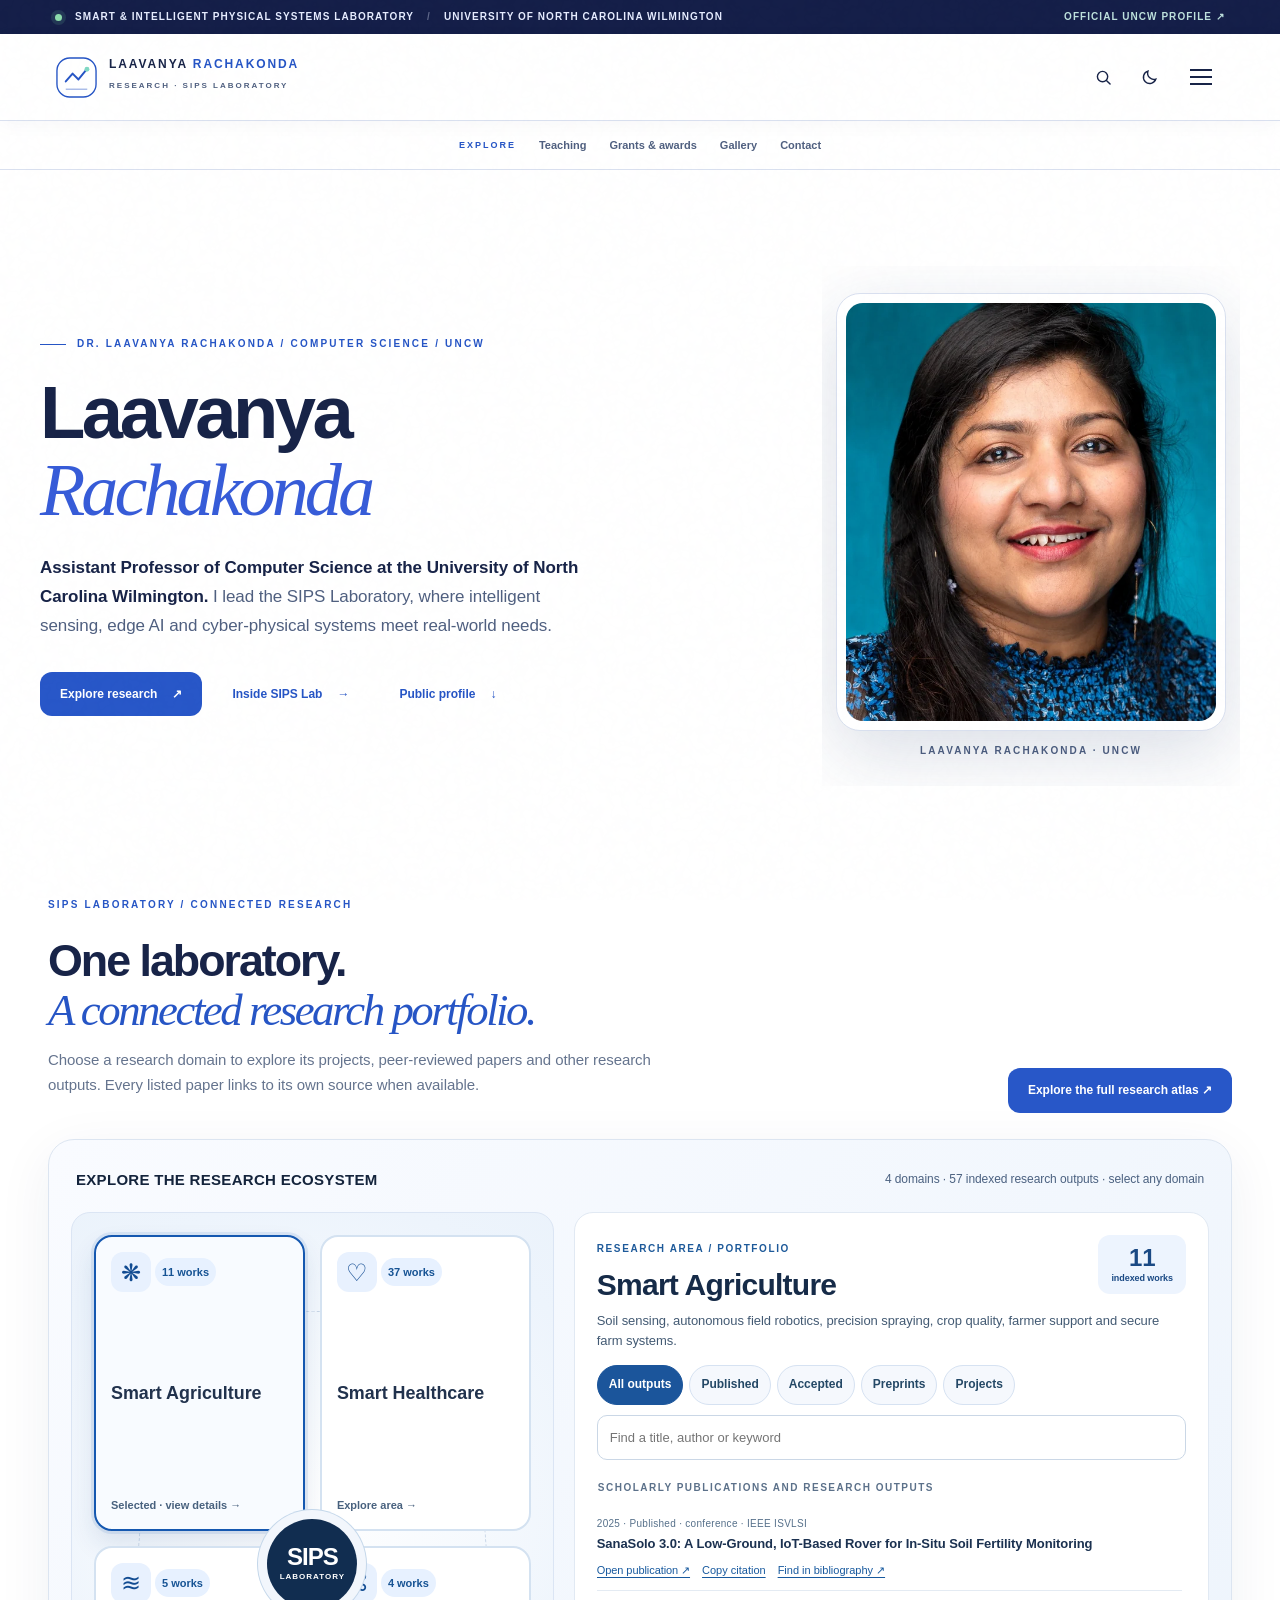
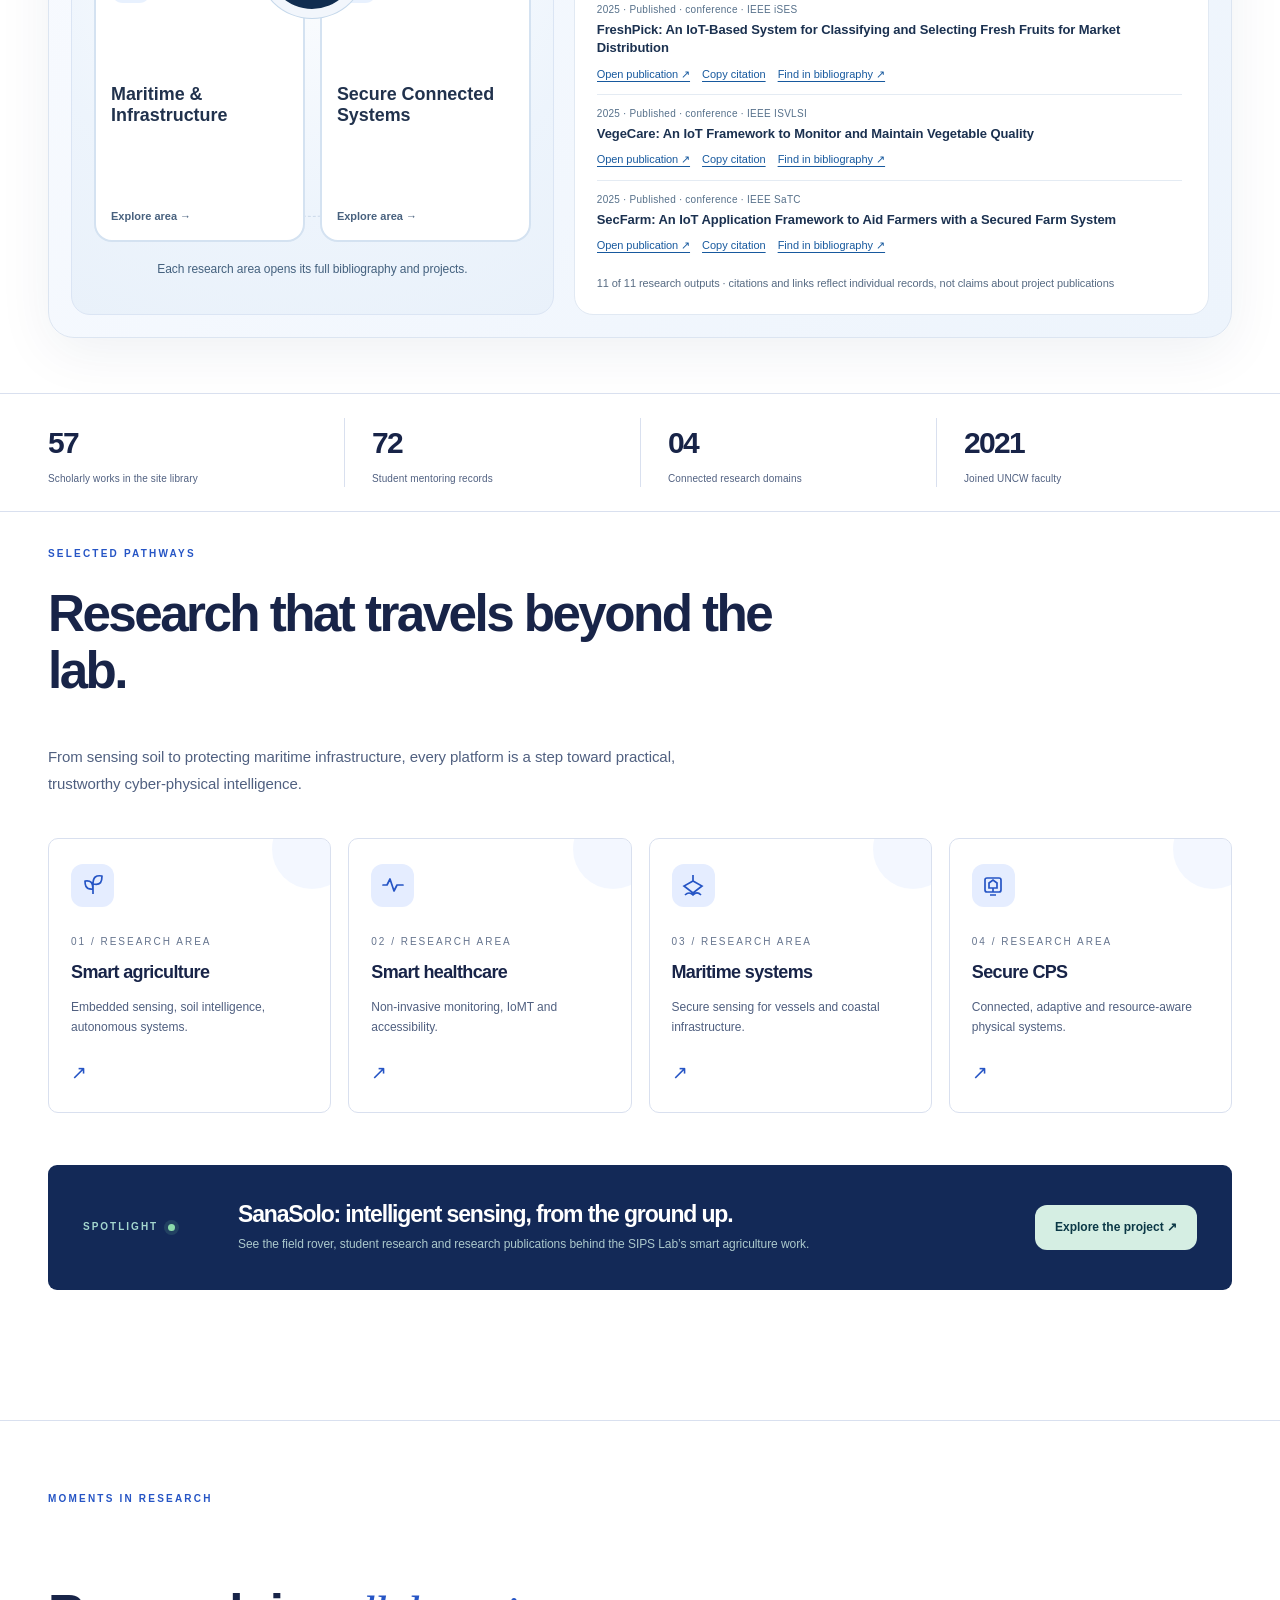
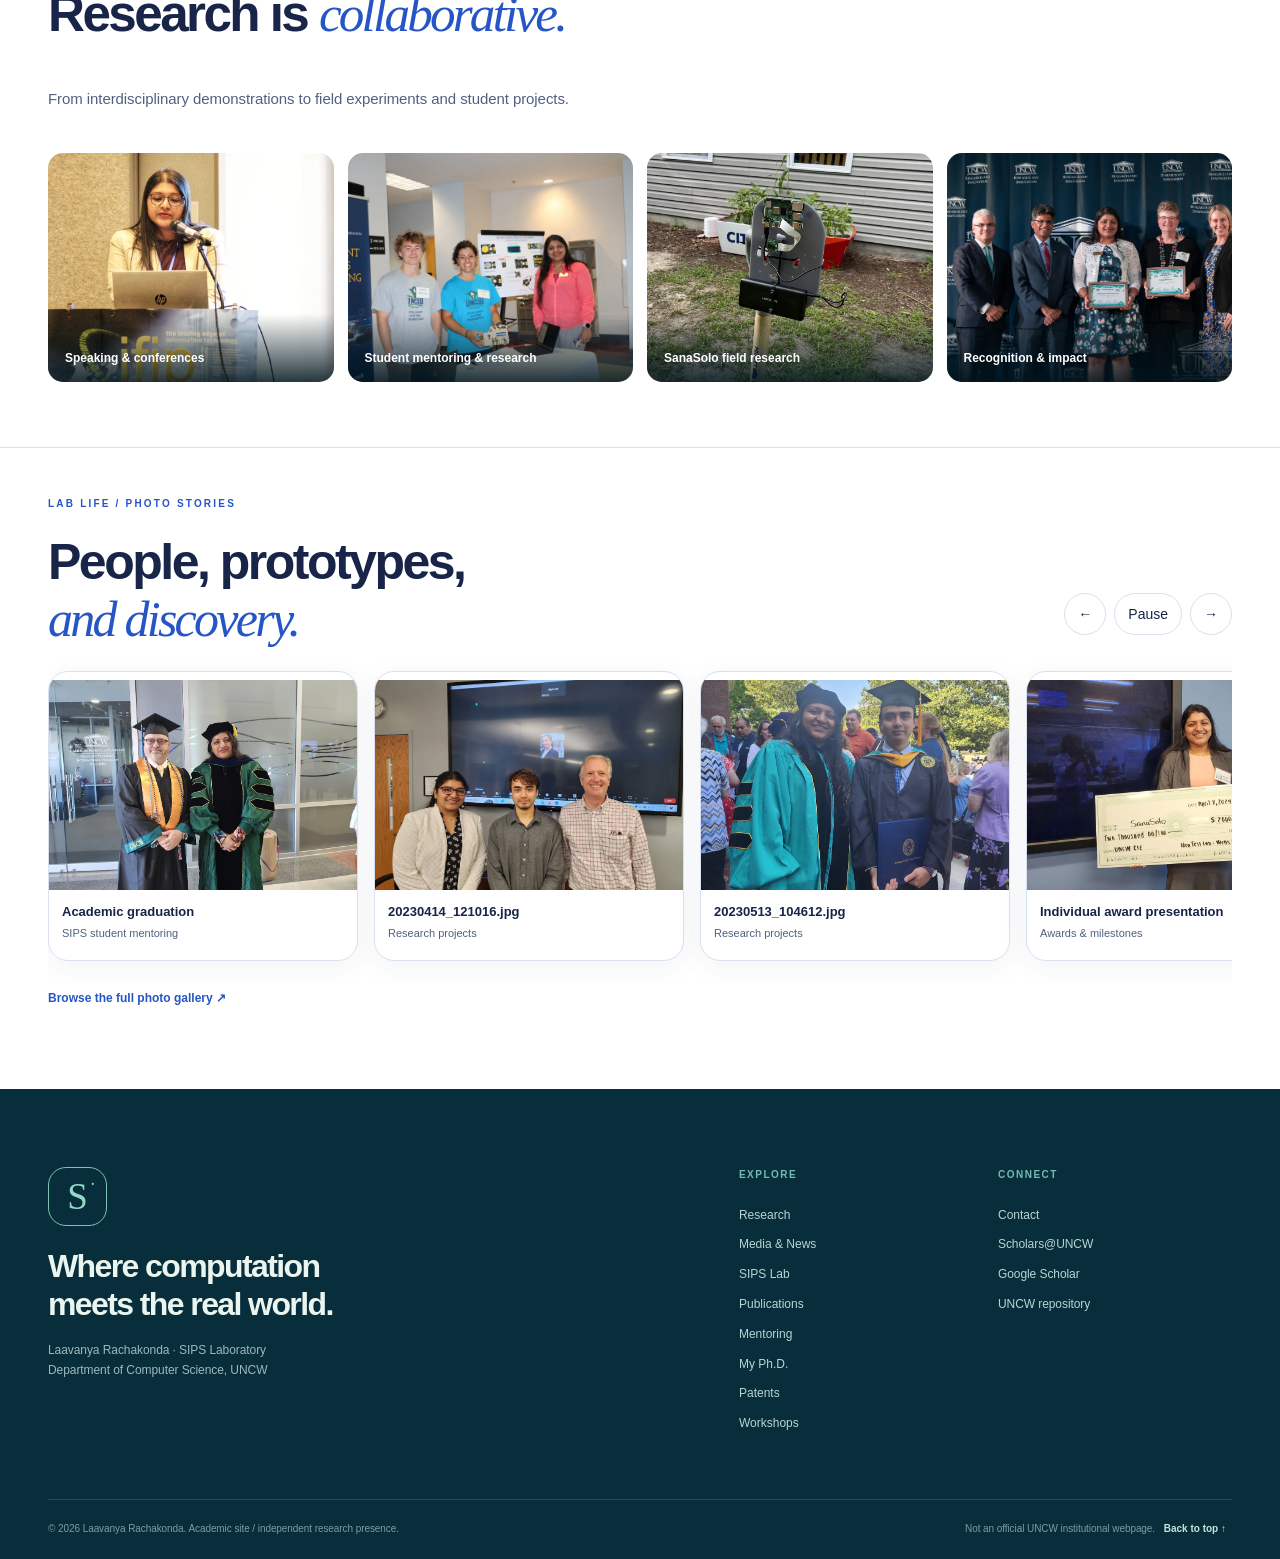
==== index.html @ 3c856304 "Add files via upload" ====
<!DOCTYPE html>
<html lang="en"><head><meta charset="utf-8"/><meta content="width=device-width,initial-scale=1" name="viewport"/><meta content="light dark" name="color-scheme"/><meta content="Laavanya Rachakonda, Assistant Professor at UNCW and Director of the SIPS Laboratory. Explore research, publications, mentoring, and intelligent cyber-physical systems." name="description"/><meta content="Laavanya Rachakonda" name="author"/><meta content="index,follow" name="robots"/><meta content="Laavanya Rachakonda | SIPS Laboratory" property="og:title"/><meta content="Research at the intersection of sensing, edge intelligence, and the physical world." property="og:description"/><meta content="website" property="og:type"/><title>Laavanya Rachakonda · SIPS Laboratory · UNCW</title><style>
:root{--bg:#f8f9f5;--paper:#fffefa;--ink:#0b2836;--ink2:#173749;--sub:#556c75;--muted:#83949a;--line:#dae4dc;--teal:#116f70;--deep:#063a4a;--mint:#d6eee3;--lime:#b5d8a1;--gold:#ccaa6a;--soft:#edf4ee;--shadow:0 25px 70px rgba(13,46,54,.09);--sans:Inter,ui-sans-serif,system-ui,-apple-system,"Segoe UI",Arial,sans-serif;--serif:Georgia,"Times New Roman",serif}
:root[data-theme=dark]{--bg:#0b1c25;--paper:#112b34;--ink:#eef8f4;--ink2:#d3e9e4;--sub:#a6c2bf;--muted:#7f9b98;--line:#2a4951;--teal:#7acebe;--deep:#072e3d;--mint:#1a4946;--lime:#83ae8e;--soft:#17363d;--shadow:0 25px 70px rgba(0,0,0,.24)}
*{box-sizing:border-box}html{scroll-behavior:smooth}body{margin:0;background:var(--bg);color:var(--ink);font-family:var(--sans);font-size:15px;line-height:1.65;overflow-x:hidden}button,input,textarea,select{font:inherit}button{cursor:pointer}a{color:inherit;text-decoration:none}button,a,input,textarea,select{outline-offset:3px}a:hover,button:hover{text-decoration:none}svg{display:block}.sr-only{position:absolute!important;width:1px;height:1px;overflow:hidden;clip:rect(0,0,0,0);white-space:nowrap}.skip{position:absolute;left:0;top:-60px;background:var(--paper);padding:12px;z-index:999}.skip:focus{top:0}.noise{position:fixed;inset:0;pointer-events:none;z-index:70;opacity:.06;background-image:url("data:image/svg+xml,%3Csvg viewBox='0 0 90 90' xmlns='http://www.w3.org/2000/svg'%3E%3Cfilter id='n'%3E%3CfeTurbulence type='fractalNoise' baseFrequency='.78' numOctaves='3' stitchTiles='stitch'/%3E%3C/filter%3E%3Crect width='90' height='90' filter='url(%23n)' opacity='.27'/%3E%3C/svg%3E")}.content-width{width:min(1184px,calc(100% - 96px));margin-inline:auto}.announcement{height:34px;background:#0c3442;color:#cee5df;display:flex;align-items:center;gap:13px;padding:0 4.3%;font-size:10px;letter-spacing:1.05px;text-transform:uppercase;font-weight:700}.pulse-dot,.status-light{display:inline-block;width:7px;height:7px;border-radius:50%;background:#8cdbab;box-shadow:0 0 0 4px rgba(135,219,171,.13);flex:none}.ann-sep{opacity:.36}.announcement-link{margin-left:auto;color:#bde0dc}.announcement-link:hover{color:white}.masthead{height:87px;border-bottom:1px solid var(--line);background:color-mix(in srgb,var(--paper) 96%,transparent);display:flex;align-items:center;gap:25px;padding:0 4.3%;position:sticky;top:0;z-index:40;backdrop-filter:blur(18px)}.brand{display:flex;align-items:center;gap:11px;min-width:290px}.brand-mark{width:43px;height:43px;color:var(--teal)}.brand-mark svg{width:100%;height:100%}.brand-words strong{display:block;line-height:1.05;font-size:12px;letter-spacing:1.9px;font-weight:800}.brand-words strong span{color:var(--teal)}.brand-words small{font-size:8px;letter-spacing:2px;color:var(--sub);font-weight:800}.nav{display:flex;align-items:center;gap:clamp(9px,1.5vw,24px);margin-left:auto}.nav-link{appearance:none;white-space:nowrap;background:none;border:0;color:var(--sub);font-size:12px;font-weight:650;position:relative;padding:33px 0}.nav-link:after{content:'';position:absolute;left:0;right:100%;height:2px;bottom:22px;background:var(--teal);transition:.2s}.nav-link:hover,.nav-link.is-active{color:var(--ink)}.nav-link.is-active:after,.nav-link:hover:after{right:0}.header-actions{display:flex;align-items:center;gap:8px;margin-left:10px}.icon-button{width:38px;height:38px;border-radius:50%;border:1px solid transparent;background:none;color:var(--ink);display:grid;place-items:center}.icon-button:hover{background:var(--soft);border-color:var(--line)}.icon-button svg,.searchfield svg,.search-modal-head svg{width:19px;height:19px}.btn{border:1px solid transparent;border-radius:6px;display:inline-flex;gap:15px;align-items:center;justify-content:center;padding:13px 19px;font-size:12px;font-weight:750;transition:transform .2s,border .2s,background .2s;white-space:nowrap;line-height:1.4}.btn:hover{transform:translateY(-2px)}.btn-solid{background:var(--teal);color:#fff}.btn-solid:hover{background:#0a525b}.btn-outline{border-color:var(--line);color:var(--ink);background:transparent}.btn-outline:hover{border-color:var(--teal);background:var(--soft)}.btn-ghost{border-color:transparent;background:transparent;color:var(--teal)}.btn-light{background:#f4faf5;color:#0c3945}.mobile-toggle{display:none;border:0;background:transparent;padding:8px}.mobile-toggle span{display:block;width:22px;height:2px;background:var(--ink);margin:5px}.mobile-nav{position:fixed;top:80px;left:0;right:0;z-index:39;background:var(--paper);border:1px solid var(--line);padding:20px 6%;box-shadow:var(--shadow)}.mobile-nav[hidden]{display:none}.mobile-nav button{width:100%;text-align:left;padding:12px 0;border:none;background:none;color:var(--ink);font-size:16px;font-weight:700}.page{display:none;min-height:60vh;animation:pageIn .4s ease}.page.is-active{display:block}@keyframes pageIn{from{opacity:.2;transform:translateY(7px)}to{opacity:1;transform:translateY(0)}}.eyebrow{font-size:10px;letter-spacing:2.2px;font-weight:820;text-transform:uppercase;color:var(--teal);display:flex;align-items:center;gap:11px;margin:0 0 22px}.eyebrow .line{width:26px;height:1px;background:var(--teal)}h1,h2,h3,h4,p{margin-top:0}h1,h2,h3{letter-spacing:-.05em}h1{font-size:clamp(50px,5.6vw,83px);line-height:1.075;letter-spacing:-.07em;font-weight:730}h1 em,h2 em{font-weight:400;font-family:var(--serif);font-style:italic;color:var(--teal);letter-spacing:-.055em}h2{font-size:clamp(36px,4vw,55px);line-height:1.13;font-weight:690}h3{font-size:23px;line-height:1.23;font-weight:700}.hero-wrap{width:min(1310px,100%);margin:auto;min-height:590px;display:grid;grid-template-columns:49% 51%;align-items:center;padding:36px max(46px,calc((100vw - 1195px)/2)) 36px max(48px,calc((100vw - 1195px)/2));gap:0;background:radial-gradient(circle at 73% 42%,rgba(182,226,210,.15),transparent 48%)}.hero-copy{position:relative;z-index:1;max-width:590px}.hero-copy h1{max-width:660px;margin-bottom:25px}.hero-sub{max-width:480px;color:var(--sub);font-size:17px;line-height:1.85}.hero-sub strong{color:var(--ink)}.hero-actions{display:flex;gap:8px;flex-wrap:wrap;margin-top:31px}.hero-note{border-top:1px solid var(--line);display:flex;gap:13px;align-items:center;margin-top:55px;padding-top:23px;color:var(--sub);font-size:11px;line-height:1.7}.hero-note strong{font-weight:650;color:var(--ink)}.mini-avatar{width:36px;height:36px;border-radius:50%;background:var(--mint);color:var(--teal);display:grid;place-items:center;font-weight:800;font-size:10px}.hero-visual{min-width:0}.hero-art{position:relative;width:100%;max-width:680px;margin-left:auto;aspect-ratio:1/.95;display:grid;place-items:center}.hero-art:before{content:'';position:absolute;inset:5%;border-radius:50%;background:radial-gradient(circle,#e2f1e6 0%,rgba(217,241,228,.25) 40%,transparent 68%);filter:blur(12px)}:root[data-theme=dark] .hero-art:before{background:radial-gradient(circle,#21494c 0%,rgba(27,72,74,.2) 45%,transparent 70%)}.hero-art svg{width:108%;position:relative;z-index:2;overflow:visible}.hero-hotspot{cursor:pointer;transition:filter .25s,transform .25s;transform-box:fill-box;transform-origin:center}.hero-hotspot:hover,.hero-hotspot:focus{filter:drop-shadow(0 5px 6px rgba(29,96,93,.22))}.orbit{position:absolute;border:1px dashed rgba(76,141,120,.2);border-radius:50%;width:80%;height:80%;animation:spin 110s linear infinite}.orbit-b{width:66%;height:66%;animation-direction:reverse}.orbit-c{width:49%;height:49%;border-style:solid;opacity:.5}@keyframes spin{to{transform:rotate(360deg)}}.floating-pill{position:absolute;z-index:3;background:var(--paper);box-shadow:0 13px 30px rgba(29,79,78,.09);border:1px solid var(--line);padding:10px 14px;font-size:9px;font-weight:790;letter-spacing:1px;color:var(--ink);border-radius:6px}.pill-a{top:11%;left:2%}.pill-b{bottom:12%;right:2%}.pill-b span{color:var(--teal)}.hero-art-hint{position:absolute;bottom:2%;font-size:9px;letter-spacing:2px;color:var(--sub)}.stat-ribbon{border-block:1px solid var(--line);display:grid;grid-template-columns:repeat(4,1fr);max-width:100%;padding:24px max(48px,calc((100vw - 1184px)/2));background:var(--paper)}.stat-ribbon>div{display:flex;flex-direction:column;gap:3px;padding:0 27px;border-left:1px solid var(--line)}.stat-ribbon>div:first-child{border:0;padding-left:0}.stat-ribbon strong{font-size:30px;letter-spacing:-.055em;color:var(--ink);font-weight:720}.stat-ribbon span{color:var(--sub);font-size:10px;letter-spacing:.12px}.home-bottom{padding-block:105px 130px}.section-heading{max-width:760px;margin-bottom:41px}.section-heading p:not(.eyebrow){max-width:675px;color:var(--sub);font-size:15px;line-height:1.8}.pillar-grid{display:grid;grid-template-columns:repeat(4,1fr);gap:17px}.pillar-card{border:1px solid var(--line);border-radius:10px;padding:25px 22px 23px;min-height:247px;background:var(--paper);display:flex;flex-direction:column;align-items:flex-start;text-align:left;position:relative;overflow:hidden;transition:.25s;color:var(--ink)}.pillar-card:hover{box-shadow:var(--shadow);transform:translateY(-5px);border-color:#a6d5c8}.pillar-card:before{content:'';height:80px;width:80px;position:absolute;right:-22px;top:-30px;background:var(--mint);border-radius:50%;opacity:.45}.pillar-icon{width:43px;height:43px;border-radius:12px;background:var(--mint);color:var(--teal);display:grid;place-items:center;margin-bottom:27px}.pillar-icon svg{width:24px;height:24px}.pillar-number{font-size:10px;color:var(--muted);letter-spacing:2px;margin-bottom:8px}.pillar-card strong{font-size:18px;letter-spacing:-.035em;margin-bottom:9px}.pillar-card p{font-size:12px;color:var(--sub);line-height:1.68;margin-bottom:20px}.pillar-go{margin-top:auto;color:var(--teal);font-size:19px}.feature-strip{display:grid;grid-template-columns:130px 1fr auto;align-items:center;gap:25px;background:var(--deep);color:white;border-radius:9px;margin-top:52px;padding:35px}.feature-kicker{letter-spacing:2px;font-size:10px;font-weight:800;color:#a4d6ce;display:flex;align-items:center;gap:10px}.feature-body h3{margin:0 0 7px;color:white}.feature-body p{color:#acc9cc;font-size:12px;margin:0}.feature-strip .btn{background:#d5eee3;color:#0b3846}.page-hero{padding-top:92px;padding-bottom:55px}.page-hero h1{margin-bottom:24px}.page-hero>p:last-of-type{color:var(--sub);font-size:17px;line-height:1.8;max-width:690px}.page-hero+.content-width{padding-bottom:120px}.research-toolbar{display:flex;align-items:center;justify-content:space-between;gap:20px;margin-bottom:14px}.research-toolbar strong{display:block;font-size:16px}.research-toolbar small{color:var(--sub)}.tool-buttons{display:flex;gap:6px}.mini-btn{background:var(--paper);border:1px solid var(--line);border-radius:5px;padding:7px 11px;color:var(--ink);font-size:11px;font-weight:700}.mini-btn:hover{border-color:var(--teal)}.network-layout{display:grid;grid-template-columns:minmax(0,1fr) 245px;gap:18px}.network-shell{min-width:0;position:relative;background:var(--paper);border:1px solid var(--line);border-radius:10px;min-height:470px;overflow:hidden}.network-shell:before{position:absolute;content:'';inset:0;background-image:linear-gradient(var(--line) 1px,transparent 1px),linear-gradient(90deg,var(--line) 1px,transparent 1px);background-size:30px 30px;opacity:.31}.network-shell svg{width:100%;height:min(55vw,550px);min-height:360px;position:relative;touch-action:none;cursor:grab}.network-caption{font-size:9px;letter-spacing:1.6px;color:var(--teal);display:flex;justify-content:space-between;padding:0 24px 20px;margin:0;font-weight:800}.network-caption span{color:var(--muted)}.network-side{border:1px solid var(--line);background:var(--paper);border-radius:10px;padding:25px 20px}.filter-stack{display:flex;flex-direction:column;gap:8px}.filter-stack button{border:1px solid var(--line);border-radius:5px;padding:12px;text-align:left;background:transparent;color:var(--sub);font-size:12px;font-weight:700;display:flex;justify-content:space-between}.filter-stack button.active{background:var(--mint);border-color:#8fc5b5;color:var(--ink)}.filter-stack button:hover{border-color:var(--teal)}.network-fact{border-top:1px solid var(--line);padding-top:25px;margin-top:28px}.network-fact b{font-size:15px}.network-fact p{font-size:12px;color:var(--sub);margin:10px 0 14px}.text-link{display:inline-flex;align-items:center;gap:8px;color:var(--teal);background:none;border:0;font-weight:800;font-size:12px;padding:5px 0;cursor:pointer}.text-link:hover{text-decoration:underline}.section-heading.slim{margin-top:78px}.project-grid{display:grid;grid-template-columns:repeat(3,minmax(0,1fr));gap:18px}.project-card{border:1px solid var(--line);background:var(--paper);border-radius:9px;overflow:hidden;text-align:left;padding:0;display:flex;flex-direction:column;transition:transform .2s,box-shadow .2s;color:var(--ink)}.project-card:hover{transform:translateY(-4px);box-shadow:var(--shadow)}.project-art{height:173px;display:grid;place-items:center;background:linear-gradient(135deg,#e5f3e8,#d0e9e9);position:relative;overflow:hidden}.project-art:after{content:'';position:absolute;inset:-60px;border:1px solid rgba(51,130,118,.17);border-radius:50%;transform:scale(.7)}.project-art .art-icon{font-size:68px;font-weight:700;position:relative;z-index:2;letter-spacing:-10px;color:#267980;filter:drop-shadow(5px 11px 9px rgba(34,112,113,.15))}.project-art .art-small{position:absolute;z-index:2;bottom:15px;left:18px;font-size:9px;font-weight:850;color:#2a746e;letter-spacing:1.5px;text-transform:uppercase}.project-content{padding:23px 25px 24px;display:flex;flex-direction:column;flex:1}.project-content .tagline{color:var(--teal);font-size:9px;font-weight:800;letter-spacing:1.2px;text-transform:uppercase;margin-bottom:12px}.project-content h3{font-size:22px;margin:0 0 9px}.project-content p{font-size:12px;color:var(--sub);line-height:1.75;margin-bottom:20px}.project-bottom{display:flex;align-items:center;justify-content:space-between;color:var(--muted);font-size:10px;margin-top:auto}.project-bottom strong{color:var(--teal);font-size:19px;font-weight:500}.lab-banner{background:radial-gradient(circle at 79% 33%,rgba(56,130,124,.24),transparent 37%),#093947;color:white;overflow:hidden}.lab-banner-inner{min-height:545px;display:grid;grid-template-columns:1.2fr .8fr;align-items:center;position:relative;padding-block:75px}.light-eye{color:#9ed6ca}.lab-title-lockup{display:flex;gap:25px;align-items:center}.lab-title-lockup h1{font-size:clamp(58px,6.5vw,93px);margin:0 0 22px;line-height:1}.lab-title-lockup em{color:#a6dbbe}.lab-seal,.footer-symbol{flex:none;color:#94d9c7;border:1.5px solid #7cc4b1;border-radius:18px;width:76px;height:76px;display:grid;place-items:center;font-size:48px;font-family:var(--serif);line-height:1;position:relative}.lab-seal span,.footer-symbol span{font-size:24px;position:absolute;right:11px;top:7px}.lab-intro{font-size:16px;line-height:1.8;max-width:540px;color:#c3dcdc;margin:5px 0 28px}.lab-motif{height:430px;display:grid;place-items:center;position:relative}.motif-inner{width:350px;height:350px;border:1px solid #357b7b;border-radius:50%;position:relative;display:grid;place-items:center;box-shadow:0 0 0 40px rgba(48,124,122,.10),0 0 0 80px rgba(48,124,122,.05)}.motif-inner:before,.motif-inner:after{content:'';position:absolute;border:1px dashed #438b8a;border-radius:50%;inset:40px;animation:spin 90s linear infinite}.motif-inner:after{inset:80px;animation-direction:reverse}.motif-core{border-radius:50%;width:140px;height:140px;background:#114c58;display:grid;place-items:center;color:#e7fff2;font-size:30px;font-weight:800;z-index:1;box-shadow:0 0 0 2px #3d8885}.motif-inner>span:not(.motif-core){position:absolute;color:#8dccbf;font-size:11px;font-weight:800;letter-spacing:2px}.motif-n1{top:1%;left:47%}.motif-n2{right:1%;top:50%}.motif-n3{bottom:1%;left:43%}.motif-n4{left:2%;top:50%}.lab-content{padding-bottom:120px}.lab-tabbar{display:flex;gap:35px;overflow:auto;border-bottom:1px solid var(--line);margin:0 0 60px;position:relative}.lab-tab{border:0;border-bottom:2px solid transparent;background:none;padding:23px 2px;color:var(--sub);font-weight:730;font-size:12px;white-space:nowrap}.lab-tab.active{border-bottom-color:var(--teal);color:var(--ink)}.lab-panel[hidden]{display:none}.lab-mission{display:grid;grid-template-columns:1fr 1.2fr;gap:65px;align-items:center;margin-bottom:55px}.lab-mission h2{margin-bottom:0}.lab-mission>p{color:var(--sub);font-size:15px;line-height:1.9}.lab-categories{display:grid;grid-template-columns:repeat(4,1fr);gap:12px}.lab-categories button{text-align:left;background:var(--soft);border:1px solid var(--line);padding:21px;border-radius:7px;color:var(--ink);font-weight:750}.lab-categories button:hover{border-color:var(--teal)}.lab-categories span{display:block;font-size:11px;font-weight:600;color:var(--sub);margin-top:8px}.lab-feature{display:grid;grid-template-columns:1fr 1fr;border:1px solid var(--line);border-radius:10px;overflow:hidden;margin-top:65px;background:var(--paper);min-height:355px}.lab-feature-art{background:radial-gradient(circle,#94cbbb 0%,#4b8789 54%,#0e4d59 100%);display:grid;place-items:center;min-height:310px;position:relative}.lab-art-circles span{position:absolute;border:1px solid rgba(247,255,249,.29);width:290px;height:290px;border-radius:50%;inset:50%;transform:translate(-50%,-50%)}.lab-art-circles span:nth-child(2){width:200px;height:200px}.lab-art-circles span:nth-child(3){width:380px;height:380px}.lab-art-logo{font-size:57px;letter-spacing:-4px;font-weight:820;line-height:1;text-align:center;color:#f2fff7;z-index:1;text-shadow:0 10px 20px rgba(0,0,0,.12)}.lab-art-logo span{font-weight:300;font-family:var(--serif);font-style:italic}.lab-art-logo small{font-size:10px;display:block;letter-spacing:4px;margin-top:17px;font-family:var(--sans);font-style:normal;font-weight:750}.lab-feature-copy{padding:48px}.lab-feature-copy h3{font-size:29px}.lab-feature-copy p:not(.eyebrow){color:var(--sub);font-size:13px}.lab-feature-copy .text-link{display:flex}.small-grid{grid-template-columns:repeat(3,1fr)}.small-grid .project-art{height:125px}.small-grid .project-content{padding:20px}.small-grid .project-content h3{font-size:19px}.people-highlight{display:grid;grid-template-columns:repeat(3,1fr);gap:16px;margin:30px 0}.people-highlight>div{border:1px solid var(--line);padding:30px 25px;background:var(--paper);border-radius:7px}.people-highlight .ph-count{font-size:44px;color:var(--teal);font-weight:740;letter-spacing:-.06em}.people-highlight strong{display:block;font-size:17px}.people-highlight p{color:var(--sub);font-size:12px;margin-bottom:0}.student-mini-grid{display:grid;grid-template-columns:repeat(2,1fr);gap:14px}.student-mini-card{border:1px solid var(--line);background:var(--paper);padding:22px;border-radius:7px}.student-mini-card strong{display:block;font-size:15px}.student-mini-card span{display:block;font-size:11px;color:var(--teal);margin:5px 0}.student-mini-card p{font-size:12px;color:var(--sub)}.source-notice{border-left:3px solid var(--teal);background:var(--soft);padding:24px 28px;margin-top:35px;border-radius:0 6px 6px 0}.source-notice strong{display:block;margin-bottom:8px}.source-notice p{font-size:12px;line-height:1.8;color:var(--sub);margin-bottom:10px}.source-notice a{color:var(--teal);font-size:12px;font-weight:800}.opportunity-layout{display:grid;grid-template-columns:1fr 1fr;gap:65px;align-items:start}.opportunity-layout>div:first-child>p:not(.eyebrow){color:var(--sub);font-size:15px;line-height:1.8}.opportunity-cards{display:grid;gap:10px}.opportunity-cards>div{background:var(--paper);border:1px solid var(--line);border-radius:7px;padding:24px;display:grid;grid-template-columns:35px 1fr;gap:3px 10px}.opportunity-cards span{color:var(--teal);font-size:10px;font-weight:850}.opportunity-cards b{font-size:14px}.opportunity-cards p{grid-column:2;font-size:12px;color:var(--sub);margin:0}.profile-links{display:flex;gap:10px;flex-wrap:wrap;margin-top:26px}.profile-links a{border:1px solid var(--line);padding:9px 13px;border-radius:5px;font-size:12px;font-weight:700}.profile-links a:hover{background:var(--soft);border-color:var(--teal)}.index-box{background:var(--paper);border:1px solid var(--line);border-radius:10px;overflow:hidden}.index-head{padding:34px;display:flex;align-items:center;justify-content:space-between;gap:20px}.index-head h2{margin:0;font-size:35px}.index-head h2 span{font-size:14px;font-weight:700;color:var(--teal);vertical-align:middle;margin-left:10px}.index-head .eyebrow{margin-bottom:6px}.filter-toolbar,.mentoring-toolbar{display:flex;gap:10px;padding:18px 25px;background:var(--soft);border-top:1px solid var(--line);border-bottom:1px solid var(--line);align-items:center;flex-wrap:wrap}.searchfield{position:relative;display:flex;align-items:center;flex:1;min-width:240px}.searchfield svg{position:absolute;left:13px;color:var(--muted)}.searchfield input{width:100%;background:var(--paper);border:1px solid var(--line);border-radius:5px;color:var(--ink);height:45px;padding:0 12px 0 42px;font-size:12px}.filter-toolbar select,.mentoring-toolbar select,.contact-form select{height:45px;border:1px solid var(--line);border-radius:5px;background:var(--paper);color:var(--ink);font-size:12px;padding:0 15px;max-width:180px}.filter-clear{border:0;background:transparent;color:var(--teal);font-weight:750;font-size:11px;padding:10px}.filter-clear:hover{text-decoration:underline}.pub-item{border-bottom:1px solid var(--line);padding:24px 34px;display:grid;grid-template-columns:65px 1fr auto;gap:18px}.pub-item:last-child{border-bottom:0}.pub-year{color:var(--teal);font-size:12px;font-weight:850;padding-top:4px}.pub-meta{display:flex;align-items:center;gap:10px;flex-wrap:wrap;margin-bottom:9px;font-size:9px;color:var(--muted);font-weight:750;text-transform:uppercase;letter-spacing:1px}.status-tag{padding:3px 8px;background:var(--soft);border:1px solid var(--line);color:var(--teal);border-radius:4px}.status-accepted{background:#fcf6e7;color:#95743e;border-color:#e8d6a5}.pub-main h3{font-size:17px;letter-spacing:-.02em;line-height:1.4;margin:0 0 7px}.pub-main p{font-size:11px;color:var(--sub);margin:0 0 3px}.pub-actions{display:flex;align-items:flex-start;gap:6px;min-width:160px;justify-content:flex-end}.pub-actions button,.pub-actions a,.student-action a{border:1px solid var(--line);border-radius:5px;background:var(--paper);color:var(--teal);padding:7px 10px;font-weight:750;font-size:10px;white-space:nowrap}.pub-actions button:hover,.pub-actions a:hover,.student-action a:hover{border-color:var(--teal);background:var(--soft)}.results-status{padding:15px 30px;border-top:1px solid var(--line);font-size:11px;color:var(--sub);margin:0}.below-index{margin-top:25px}.mentoring-facts{display:grid;grid-template-columns:repeat(3,1fr);margin-bottom:28px;gap:13px}.mentoring-facts>div{border:1px solid var(--line);background:var(--paper);padding:25px}.mentoring-facts strong{display:block;font-size:40px;line-height:1.2;color:var(--teal);letter-spacing:-.055em}.mentoring-facts span{font-size:11px;color:var(--sub)}.mentoring-toolbar{border:1px solid var(--line);border-radius:7px 7px 0 0}.student-directory{display:grid;grid-template-columns:repeat(2,1fr);border:1px solid var(--line);border-top:0;background:var(--line);gap:1px}.student-card{background:var(--paper);padding:25px 28px;display:flex;gap:17px;min-width:0}.student-initials{flex:none;width:43px;height:43px;border-radius:12px;background:var(--mint);color:var(--teal);font-size:12px;font-weight:800;display:grid;place-items:center}.student-main{flex:1;min-width:0}.student-main strong{font-size:15px;display:block;line-height:1.35}.student-badges{display:flex;flex-wrap:wrap;gap:5px;margin:7px 0 10px}.student-badges span{font-size:9px;color:var(--teal);background:var(--soft);border:1px solid var(--line);border-radius:3px;padding:3px 6px}.student-badges .is-ongoing{color:#26765f;background:#e3f5e9}.student-main p{font-size:12px;line-height:1.6;color:var(--ink2);margin:0 0 6px}.student-main small{font-size:10px;color:var(--sub);display:block}.student-action{margin-top:10px}.student-action a{display:inline-flex}.course-grid{display:grid;grid-template-columns:repeat(2,1fr);gap:16px}.course-card{background:var(--paper);border:1px solid var(--line);border-radius:9px;padding:32px;position:relative}.course-card>span{font-size:12px;color:var(--teal);font-weight:800;letter-spacing:1px}.course-card h3{font-size:24px;margin:14px 0}.course-card p{font-size:12px;color:var(--sub);line-height:1.75}.course-card footer{border-top:1px solid var(--line);padding-top:15px;color:var(--muted);font-size:10px}.teaching-ethos{margin-top:65px;padding:55px;background:var(--deep);color:white;display:grid;grid-template-columns:1fr 1.6fr;gap:40px;border-radius:10px}.teaching-ethos h2{font-size:43px}.teaching-ethos .eyebrow{color:#9fd3c3}.teaching-ethos .text-link{color:#bfe9ce}.ethos-grid{display:grid;gap:16px}.ethos-grid>div{border-bottom:1px solid rgba(255,255,255,.12);padding:9px 0 20px;display:grid;grid-template-columns:42px 1fr;gap:3px 10px}.ethos-grid span{color:#9dceb5;font-size:12px}.ethos-grid b{font-size:14px}.ethos-grid p{grid-column:2;color:#b8d1d3;font-size:12px;margin:0}.funding-list{border-top:1px solid var(--line)}.fund-item{display:grid;grid-template-columns:80px 1fr 160px;gap:20px;padding:23px 12px;border-bottom:1px solid var(--line);align-items:center}.fund-item time{font-weight:800;color:var(--teal);font-size:12px}.fund-item h3{font-size:17px;margin:0 0 5px}.fund-item p{font-size:11px;color:var(--sub);margin:0}.fund-meta{text-align:right}.fund-meta strong{display:block;font-size:16px}.fund-meta span{display:inline-block;color:var(--teal);font-weight:780;font-size:10px}.fund-meta span.pending{color:#a98248}.impact-columns{display:grid;grid-template-columns:1fr 1fr;gap:30px;margin-top:70px}.impact-column{background:var(--paper);border:1px solid var(--line);padding:33px;border-radius:9px}.impact-column h3{margin-bottom:18px}.impact-column ul{padding-left:19px}.impact-column li{font-size:12px;line-height:1.85;color:var(--sub);margin:7px 0}.contact-layout{display:grid;grid-template-columns:.9fr 1.1fr;gap:90px}.contact-email{display:block;font-size:clamp(19px,2.7vw,31px);font-weight:750;letter-spacing:-.04em;color:var(--teal);margin:16px 0 20px;overflow-wrap:anywhere}.contact-info>p:not(.eyebrow){font-size:14px;color:var(--sub);line-height:2}.contact-external{border-top:1px solid var(--line);margin-top:38px;padding-top:25px;display:grid;gap:13px;max-width:300px}.contact-external a{font-size:12px;color:var(--teal);font-weight:750}.contact-form{padding:40px;background:var(--paper);border:1px solid var(--line);border-radius:10px}.contact-form .eyebrow{margin-bottom:12px}.contact-form h3{font-size:28px;margin-bottom:9px}.form-note{font-size:12px;color:var(--sub);margin-bottom:22px}.contact-form label{display:block;margin-bottom:15px;font-size:12px;font-weight:750;color:var(--ink)}.contact-form input,.contact-form textarea,.contact-form select{display:block;width:100%;margin-top:7px;color:var(--ink);background:var(--bg);border:1px solid var(--line);border-radius:5px;padding:12px;font-size:13px}.contact-form textarea{resize:vertical}.contact-form select{max-width:none}.form-actions{display:flex;gap:9px;flex-wrap:wrap}.footer{background:#082e3b;color:#eaf5ef}.footer-main{display:grid;grid-template-columns:1.3fr 1fr;gap:50px;padding-block:78px 65px}.footer-symbol{width:59px;height:59px;font-size:37px;margin-bottom:22px}.footer-symbol span{font-size:18px}.footer-id h3{font-size:32px;line-height:1.17;margin-bottom:18px}.footer-id p{color:#9eb8bd;font-size:12px}.footer-nav{display:grid;grid-template-columns:1fr 1fr;gap:25px}.footer-nav>div{display:flex;flex-direction:column;gap:10px;align-items:flex-start}.footer-nav strong{font-size:10px;letter-spacing:1.5px;color:#72bcb0;margin-bottom:12px}.footer-nav button,.footer-nav a{font-size:12px;color:#b9d5d2;background:none;border:0;padding:0}.footer-nav button:hover,.footer-nav a:hover{color:white;text-decoration:underline}.footer-bottom{border-top:1px solid rgba(255,255,255,.14);display:flex;justify-content:space-between;gap:20px;align-items:center;padding-block:20px;color:#7b9da5;font-size:10px}.footer-bottom button{background:none;border:0;color:#bfe8d9;font-size:10px;font-weight:750}.toast{position:fixed;bottom:30px;right:30px;z-index:200;background:#123b43;color:white;border:1px solid #418982;padding:14px 20px;box-shadow:var(--shadow);font-size:12px;border-radius:7px;opacity:0;transform:translateY(12px);pointer-events:none;transition:.25s}.toast.show{opacity:1;transform:translateY(0)}.dialog[hidden]{display:none}.dialog{position:fixed;inset:0;z-index:100;display:grid;place-items:center;padding:20px}.dialog-backdrop{position:absolute;inset:0;background:rgba(7,27,34,.65);backdrop-filter:blur(8px)}.dialog-sheet{width:min(660px,100%);max-height:90vh;overflow:auto;background:var(--paper);border:1px solid var(--line);border-radius:11px;position:relative;box-shadow:0 40px 100px rgba(0,0,0,.25);padding:43px}.dialog-close{position:absolute;top:15px;right:15px;background:var(--soft);border:1px solid var(--line);border-radius:50%;height:34px;width:34px;font-size:22px;color:var(--ink)}.dialog-content .eyebrow{margin-bottom:13px}.dialog-content h2{font-size:39px}.dialog-content>p{font-size:14px;color:var(--sub);line-height:1.9}.dialog-content .detail-tags{display:flex;gap:6px;flex-wrap:wrap;margin-block:19px}.detail-tags span{font-size:10px;padding:6px 10px;border-radius:4px;border:1px solid var(--line);color:var(--teal);background:var(--soft)}.detail-actions{border-top:1px solid var(--line);padding-top:20px;display:flex;flex-wrap:wrap;gap:8px}.search-modal{width:min(660px,100%);max-height:min(80vh,740px);overflow:auto;background:var(--paper);border-radius:10px;position:relative;box-shadow:0 40px 100px rgba(0,0,0,.2)}.search-modal-head{display:flex;align-items:center;gap:11px;padding:24px;border-bottom:1px solid var(--line)}.search-modal-head>svg{width:24px;height:24px;flex:none;color:var(--teal)}.search-modal-head input{flex:1;min-width:0;background:transparent;color:var(--ink);border:0;outline:none;font-size:17px}.search-modal-head button{background:var(--soft);border:1px solid var(--line);color:var(--sub);font-size:10px;padding:5px 7px;border-radius:4px}.global-results{padding:12px;max-height:400px;overflow:auto}.search-result{display:block;border:1px solid transparent;background:transparent;width:100%;text-align:left;padding:12px 15px;border-radius:5px;color:var(--ink)}.search-result:hover,.search-result.focused{background:var(--soft);border-color:var(--line)}.search-result small{color:var(--teal);font-size:9px;letter-spacing:1px;font-weight:850}.search-result strong{display:block;font-size:13px;margin:3px 0}.search-result em{display:block;font-size:11px;color:var(--sub);font-style:normal}.search-help{font-size:10px;color:var(--muted);padding:0 25px 18px;margin:0}.empty-state{padding:38px;text-align:center;color:var(--sub);font-size:13px}
@media(max-width:1240px){.masthead{padding:0 3%}.nav{gap:13px}.brand{min-width:260px}.brand-words strong{font-size:11px}.nav-link{font-size:11px}.nav-contact{padding:11px}.hero-wrap{padding-inline:4%}.content-width{width:min(1130px,calc(100% - 64px))}}
@media(max-width:1060px){.nav{display:none}.mobile-toggle{display:block}.nav-contact{display:none}.masthead{height:76px;justify-content:space-between}.header-actions{margin-left:auto}.mobile-nav{top:76px}.hero-wrap{min-height:500px}.hero-copy h1{font-size:clamp(45px,6vw,71px)}.pillar-grid{grid-template-columns:repeat(2,1fr)}.pillar-card{min-height:200px}.network-layout{grid-template-columns:1fr}.network-side{display:grid;grid-template-columns:1fr 1fr;gap:20px}.network-side>.eyebrow{grid-column:1/-1;margin-bottom:0}.filter-stack{display:grid;grid-template-columns:repeat(2,1fr)}.network-fact{margin:0;border:0;padding:0}.project-grid{grid-template-columns:repeat(2,1fr)}.lab-title-lockup h1{font-size:68px}.lab-motif{transform:scale(.82)}}
@media(max-width:720px){.content-width{width:calc(100% - 36px)}.announcement{padding:0 18px;font-size:8px;gap:7px}.announcement .ann-sep,.announcement span:nth-child(4){display:none}.announcement-link{white-space:nowrap;font-size:8px}.masthead{padding:0 18px}.brand{min-width:unset}.brand-mark{width:37px;height:37px}.brand-words strong{font-size:10px;letter-spacing:1px}.brand-words small{font-size:7px;letter-spacing:1.1px}.header-actions{gap:0}.hero-wrap{display:flex;flex-direction:column;align-items:stretch;min-height:0;padding:60px 18px 20px}.hero-copy{max-width:none}.hero-copy h1{font-size:clamp(47px,11vw,74px);max-width:580px}.hero-sub{font-size:14px}.hero-note{margin-top:29px}.hero-art{max-width:470px;margin:auto;aspect-ratio:1/1}.floating-pill{font-size:7px;padding:6px 8px}.hero-art-hint{font-size:7px}.stat-ribbon{padding:18px;grid-template-columns:1fr 1fr;row-gap:17px}.stat-ribbon>div{padding:0 12px}.stat-ribbon>div:nth-child(3){border:0;padding-left:0}.stat-ribbon strong{font-size:25px}.stat-ribbon span{font-size:9px}.home-bottom{padding-block:62px}.section-heading{margin-bottom:26px}h2{font-size:37px}.pillar-grid{grid-template-columns:1fr 1fr;gap:9px}.pillar-card{padding:18px 15px;min-height:225px}.pillar-icon{width:34px;height:34px;margin-bottom:18px}.pillar-icon svg{width:19px}.pillar-card strong{font-size:15px}.pillar-card p{font-size:11px}.feature-strip{display:flex;flex-direction:column;align-items:flex-start;padding:26px;margin-top:35px;gap:13px}.page-hero{padding-top:60px;padding-bottom:35px}.page-hero h1{font-size:clamp(47px,10vw,72px)}.page-hero>p:last-of-type{font-size:14px}.page-hero+.content-width{padding-bottom:75px}.research-toolbar{align-items:flex-start}.research-toolbar strong{font-size:13px}.research-toolbar small{font-size:11px}.tool-buttons{white-space:nowrap}.mini-btn{padding:6px}.network-shell{min-height:260px}.network-shell svg{min-height:260px}.network-caption{padding:0 10px 13px;font-size:7px}.network-side{display:block}.filter-stack{margin-bottom:20px}.network-fact{border-top:1px solid var(--line);padding-top:19px}.project-grid,.small-grid{grid-template-columns:1fr}.project-art{height:150px}.lab-banner-inner{display:block;min-height:0;padding-block:70px}.lab-title-lockup{gap:15px}.lab-title-lockup h1{font-size:clamp(55px,11vw,85px)}.lab-seal{width:53px;height:53px;font-size:32px;border-radius:12px}.lab-seal span{font-size:15px;right:6px;top:6px}.lab-motif{display:none}.lab-intro{font-size:14px}.lab-tabbar{gap:20px;margin-bottom:35px}.lab-tab{font-size:11px}.lab-mission{display:block}.lab-mission>p{margin-top:22px;font-size:13px}.lab-categories{grid-template-columns:1fr 1fr}.lab-categories button{padding:18px;font-size:13px}.lab-feature{display:block;margin-top:35px}.lab-feature-copy{padding:28px}.lab-feature-art{min-height:230px}.lab-art-logo{font-size:44px}.people-highlight{grid-template-columns:1fr}.student-mini-grid{grid-template-columns:1fr}.opportunity-layout{grid-template-columns:1fr;gap:28px}.profile-links{gap:8px}.profile-links a{font-size:10px}.index-head{padding:25px;align-items:flex-start;flex-direction:column}.index-head h2{font-size:30px}.filter-toolbar,.mentoring-toolbar{padding:12px}.filter-toolbar select,.mentoring-toolbar select{max-width:none;flex:1}.filter-clear{flex:none}.pub-item{grid-template-columns:45px 1fr;gap:10px;padding:22px 17px}.pub-year{font-size:11px}.pub-main h3{font-size:14px}.pub-actions{grid-column:2;justify-content:flex-start;min-width:0}.mentoring-facts{gap:6px}.mentoring-facts>div{padding:15px 10px}.mentoring-facts strong{font-size:27px}.mentoring-facts span{font-size:9px}.student-directory{grid-template-columns:1fr}.student-card{padding:21px 15px}.course-grid{grid-template-columns:1fr}.course-card{padding:24px}.teaching-ethos{display:block;padding:29px;margin-top:34px}.ethos-grid{margin-top:30px}.fund-item{grid-template-columns:55px 1fr;gap:10px}.fund-meta{grid-column:2;text-align:left}.impact-columns{grid-template-columns:1fr;gap:12px;margin-top:40px}.contact-layout{grid-template-columns:1fr;gap:40px}.contact-form{padding:25px}.footer-main{grid-template-columns:1fr;gap:25px;padding-block:47px}.footer-bottom{flex-direction:column;align-items:flex-start}.dialog-sheet{padding:28px 21px}.dialog-content h2{font-size:30px}}
@media(max-width:420px){.brand-words small{display:none}.pillar-grid{grid-template-columns:1fr}.pillar-card{min-height:0}.announcement-link{display:none}.hero-copy h1{font-size:47px}.search-shortcut{display:none}.filter-stack{grid-template-columns:1fr}.lab-title-lockup h1{font-size:49px}}
@media(prefers-reduced-motion:reduce){*,*:before,*:after{animation-duration:.01ms!important;transition-duration:.01ms!important;scroll-behavior:auto!important}}
@media print{.announcement,.masthead,.mobile-nav,.footer,.hero-visual,.stat-ribbon,.btn,.search-shortcut,.filter-toolbar,.mentoring-toolbar,.source-notice{display:none!important}.page{display:block!important;page-break-before:always}.content-width{width:100%}body{background:white;color:black}.pub-item,.student-card{break-inside:avoid}.project-card{break-inside:avoid}}

/* OCT 2026 DESIGN REVISION · hybrid coastal editorial + research atlas */
:root{--accent-gold:#BD732F}
body{background:var(--paper)}
.announcement{background:#063e52}
.masthead{background:color-mix(in srgb,var(--paper) 93%,transparent);backdrop-filter:blur(18px)}
.nav{gap:12px}.nav-link{font-size:10.2px;letter-spacing:0}
.quick-nav{display:flex;align-items:center;justify-content:center;gap:23px;padding:11px 20px;border-bottom:1px solid var(--line);background:var(--paper)}
.quick-nav>span:first-child{letter-spacing:2px;font-size:9px;font-weight:900;color:var(--teal)}
.quick-nav button{border:0;background:none;color:var(--sub);font-size:11px;font-weight:700;padding:4px 0}
.quick-nav button:hover,.quick-nav button:focus-visible{color:var(--teal);text-decoration:underline}
.draft-chip{font-size:9px;letter-spacing:1.3px;padding:6px 10px;border:1px solid var(--line);color:var(--sub);border-radius:100px}
.hero-wrap{background:radial-gradient(circle at 80% 16%,rgba(72,154,180,.16),transparent 45%),linear-gradient(115deg,var(--paper),var(--soft));padding-block:75px 55px;min-height:660px}
.hero-copy h1{font-size:clamp(57px,6.6vw,103px);max-width:680px;line-height:1.025;letter-spacing:-3.5px}
.hero-copy h1 em{display:block;color:var(--teal);font-family:Georgia,serif;font-weight:400;font-style:italic;letter-spacing:-4px}
.hero-sub{max-width:540px;font-size:16px;line-height:1.85}
.hero-visual{min-height:520px;position:relative;display:flex;align-items:center;justify-content:center}
.hero-art{opacity:.42;filter:saturate(.8);transform:scale(.85) translateX(28%)}
.portrait-approval{position:absolute;z-index:5;top:10%;left:4%;height:min(450px,77%);width:min(306px,56%);border-radius:160px 160px 20px 20px;border:1px solid rgba(42,105,117,.34);background:linear-gradient(138deg,#f0ebe0,#cde5e3 60%,#f6e6d4);box-shadow:0 27px 72px rgba(5,42,65,.18);overflow:hidden;display:flex;flex-direction:column;justify-content:end}
.portrait-lines{position:absolute;inset:0;display:flex;align-items:center;justify-content:center;gap:18px;transform:rotate(-25deg);opacity:.3}.portrait-lines span{height:170%;width:1px;background:#2e7282}
.portrait-monogram{position:absolute;inset:0;display:flex;align-items:center;justify-content:center;font-size:clamp(65px,10vw,148px);letter-spacing:-12px;font-family:Georgia,serif;color:#0e4a5d;font-weight:400}.portrait-monogram span{color:#d39053}
.portrait-caption{position:relative;background:linear-gradient(0deg,rgba(7,48,59,.93),rgba(7,48,59,.83));color:white;padding:18px 20px;display:grid;gap:7px}
.portrait-caption span{font-size:9px;letter-spacing:2px;color:#a9e4e5}.portrait-caption strong{font-size:12px;line-height:1.45}.portrait-caption button{justify-self:start;color:#f5dcc0;border:0;background:none;font-size:11px;text-decoration:underline;padding:0}
.portrait-approval:focus-within{outline:3px solid #004e65}
.page-hero{background:radial-gradient(circle at 96% 0,rgba(41,123,159,.12),transparent 43%)}
.page-hero h1 em{color:var(--teal)}
.dissertation-feature{display:grid;grid-template-columns:1.2fr .8fr;gap:45px;background:var(--soft);border:1px solid var(--line);padding:47px;border-radius:20px;margin:0 0 65px}
.dissertation-feature h2{font-size:clamp(31px,4vw,55px);letter-spacing:-1.5px}.dissertation-feature p{max-width:600px;font-size:14px;line-height:1.9;color:var(--sub)}.dissertation-feature p strong{color:var(--ink)}
.evidence-tag{display:inline-flex;color:#0d695d;border:1px solid #91c9bb;background:#e5f8ef;border-radius:100px;padding:9px 14px;font-size:9px;font-weight:900;letter-spacing:.8px;margin-bottom:34px}
.dissertation-art{min-height:450px;background:linear-gradient(148deg,#052a43,#0a6877);border-radius:12px;color:#d7f9fc;padding:40px;display:flex;flex-direction:column;justify-content:space-between;overflow:hidden}
.dissertation-art>span,.dissertation-art small{font-size:11px;letter-spacing:2px;color:#c3e5e8}.dissertation-art strong{font-size:clamp(54px,6vw,82px);line-height:1.04;letter-spacing:-4px;font-family:Georgia,serif}.dissertation-art strong span{color:#edba77}.dissertation-art svg{width:100%;height:auto;max-height:140px;opacity:.8}
.doctoral-work-grid{display:grid;grid-template-columns:repeat(3,1fr);gap:16px;margin-bottom:50px}.doctoral-work-grid article{border:1px solid var(--line);background:var(--paper);padding:30px;border-radius:10px}.doctoral-work-grid article span{font-size:10px;letter-spacing:1.6px;color:var(--teal)}.doctoral-work-grid h3{font-size:25px;margin:20px 0 12px}.doctoral-work-grid p{font-size:13px;line-height:1.7;color:var(--sub)}
.portfolio-toolbar{margin-bottom:20px}.chip-row{display:flex;gap:6px;flex-wrap:wrap}.patent-filter,.timeline-mode{border:1px solid var(--line);background:var(--paper);color:var(--sub);padding:9px 14px;border-radius:999px;font-size:11px;font-weight:750}.patent-filter.active,.timeline-mode.active{color:white;background:#0f6270;border-color:#0f6270}
.patent-list{display:grid;gap:11px;padding-bottom:60px}.patent-entry{display:grid;grid-template-columns:175px 1fr;gap:27px;background:var(--paper);border:1px solid var(--line);padding:30px;border-radius:12px;transition:transform .22s,border-color .22s}.patent-entry:hover{transform:translateY(-3px);border-color:var(--teal)}.patent-serial{font-size:10px;letter-spacing:1px;color:var(--teal);font-weight:850;padding-top:4px}.patent-entry h3{font-size:24px;line-height:1.2;max-width:770px;margin:8px 0 12px}.patent-entry p{font-size:12px;color:var(--sub);line-height:1.6}.patent-entry .identifier{font-size:11px;color:var(--teal);font-weight:800}
.workshop-control{display:flex;gap:12px;flex-wrap:wrap;padding:18px;background:var(--soft);border:1px solid var(--line);border-radius:10px;margin-bottom:24px}.workshop-control select{padding:10px}.workshop-list{display:grid;grid-template-columns:repeat(2,1fr);gap:13px}.workshop-card{border:1px solid var(--line);background:var(--paper);padding:25px;border-radius:12px;display:flex;gap:18px;transition:transform .2s}.workshop-card:hover{transform:translateY(-2px)}.workshop-dot{background:#0b7479;height:14px;width:14px;flex:none;border-radius:4px;margin-top:4px;box-shadow:0 0 0 6px rgba(29,129,132,.12)}.workshop-meta{display:flex;flex-wrap:wrap;gap:9px;text-transform:uppercase;letter-spacing:1px;font-size:9px;font-weight:800;color:var(--teal)}.workshop-card h3{font-size:20px;line-height:1.2;margin:15px 0 8px}.workshop-card p{font-size:12px;line-height:1.7;color:var(--sub)}.workshop-card small{display:block;margin-top:10px;color:var(--teal);font-weight:750}
.timeline-switch{display:flex;gap:9px;flex-wrap:wrap;margin-bottom:28px}.timeline-display{padding-bottom:70px}.mile{display:grid;grid-template-columns:130px 1fr;gap:30px;border-left:2px solid var(--teal);border-bottom:1px solid var(--line);padding:22px 10px 23px 35px;position:relative;margin-left:28px}.mile:before{content:'';position:absolute;left:-8px;top:29px;width:14px;height:14px;border-radius:50%;background:#107583;border:3px solid var(--paper)}.mile-year{font-size:20px;font-family:Georgia,serif;color:var(--teal);font-weight:800}.mile h3{font-size:23px;margin:0 0 8px}.mile p{font-size:12px;color:var(--sub);margin:0}.mile .text-link{margin-top:10px}.pub-chart{display:flex;align-items:end;gap:9px;justify-content:center;min-height:310px;padding:20px 10px 0;border:1px solid var(--line);border-radius:12px;background:var(--soft);overflow-x:auto}.chart-col{flex:1;min-width:42px;max-width:85px;height:270px;display:flex;flex-direction:column;align-items:center;justify-content:end;gap:9px;border:0;background:none;color:var(--ink);cursor:pointer}.chart-col div{background:linear-gradient(0deg,#08576a,#32acb2);width:100%;border-radius:6px 6px 0 0;transition:filter .2s,transform .2s}.chart-col:hover div{filter:brightness(1.13);transform:scaleX(1.05)}.chart-col>span{font-size:12px;font-weight:800}.chart-col small{font-size:10px}
.photo-gallery{display:grid;grid-template-columns:repeat(3,1fr);gap:17px;margin-bottom:40px}.photo-card{border:1px solid var(--line);border-radius:16px;overflow:hidden;background:var(--paper)}.photo-art{height:270px;background:linear-gradient(145deg,#c5e6e4,#eef1ed 60%,#efc6a8);padding:22px;display:flex;flex-direction:column;justify-content:space-between;color:#074354}.photo-art-1{background:linear-gradient(145deg,#133a55,#56afb4 65%,#d6f2ef);color:white}.photo-art-2{background:linear-gradient(145deg,#e8e6dd,#dac5b5);color:#343739}.photo-art>span{font-size:10px;letter-spacing:1.7px}.photo-art b{font:italic 38px/1.1 Georgia,serif;letter-spacing:-1px}.photo-card>div:last-child{padding:22px}.photo-card h3{font-size:20px;margin:9px 0}.photo-card p{color:var(--sub);font-size:12px;line-height:1.6}.photo-card .btn{margin-top:15px}
.agent-pipeline{display:grid;grid-template-columns:repeat(5,1fr);gap:13px;margin-bottom:48px}.agent-pipeline>div{background:var(--soft);border:1px solid var(--line);padding:21px;border-radius:12px}.agent-pipeline span{color:var(--teal);font:28px Georgia,serif}.agent-pipeline strong{display:block;font-size:18px;margin:23px 0 10px}.agent-pipeline p{color:var(--sub);font-size:12px;line-height:1.7}
.record-pending{font-size:11px;color:var(--sub);font-style:italic;display:inline-block;padding:7px 0}
.nav-link:focus-visible,.btn:focus-visible,button:focus-visible,a:focus-visible{outline:3px solid #007c9d;outline-offset:3px}
@media(max-width:1380px){.nav{display:none}.mobile-toggle{display:block}.nav-contact{display:none}.masthead{justify-content:space-between}.header-actions{margin-left:auto}}
@media(max-width:900px){.quick-nav{overflow-x:auto;justify-content:flex-start;white-space:nowrap}.dissertation-feature{grid-template-columns:1fr}.dissertation-art{min-height:300px}.agent-pipeline{grid-template-columns:repeat(2,1fr)}.photo-gallery{grid-template-columns:repeat(2,1fr)}.hero-art{transform:scale(.82) translateX(25%)}.portrait-approval{left:0}}
@media(max-width:720px){.quick-nav{gap:17px;padding:9px 16px}.draft-chip{display:none}.hero-wrap{padding-top:46px}.hero-copy h1{font-size:clamp(50px,11vw,72px);letter-spacing:-2px}.hero-copy h1 em{letter-spacing:-2.7px}.hero-visual{height:390px;min-height:0}.portrait-approval{top:5%;height:92%;width:52%;left:4%}.portrait-monogram{font-size:86px}.hero-art{opacity:.35;transform:scale(.82) translateX(34%)}.dissertation-feature{padding:21px;gap:24px}.dissertation-art{min-height:290px;padding:24px}.doctoral-work-grid{grid-template-columns:1fr}.patent-entry{grid-template-columns:1fr;gap:8px;padding:22px}.workshop-list,.photo-gallery{grid-template-columns:1fr}.mile{grid-template-columns:78px 1fr;margin-left:8px;padding-left:16px;gap:10px}.mile h3{font-size:19px}.agent-pipeline{grid-template-columns:1fr 1fr}.agent-pipeline>div{padding:16px}.agent-pipeline strong{font-size:16px}.photo-art{height:200px}}
@media(max-width:430px){.portrait-approval{height:91%;width:62%}.hero-art{transform:scale(.7) translateX(47%)}.dissertation-feature h2{font-size:32px}.agent-pipeline{grid-template-columns:1fr}.quick-nav{font-size:11px}}
@media(prefers-reduced-motion:reduce){*,*:before,*:after{animation-duration:0.01ms!important;transition-duration:0.01ms!important;scroll-behavior:auto!important}}

html,body{max-width:100%;overflow-x:clip}.hero-visual{overflow:hidden}.hero-wrap{overflow:hidden}.toast{max-width:calc(100vw - 36px)}


/* Approved professional image integration */
.approved-moment{background:#073b48;border-color:#94c8c0;display:block}
.approved-moment>img{width:100%;height:100%;object-fit:cover;object-position:center 18%;display:block}
.approved-moment .portrait-caption{position:absolute;bottom:0;left:0;right:0}
.approved-moment .portrait-caption strong{font-size:13px}
.photo-toolbar{display:flex;flex-wrap:wrap;align-items:center;gap:9px;margin:0 0 25px}
.photo-toolbar .filter-pill{border:1px solid var(--line);background:var(--paper);color:var(--ink);border-radius:24px;padding:9px 13px;font-size:11px;font-weight:700}
.photo-toolbar .filter-pill.active,.photo-toolbar .filter-pill[aria-pressed=true]{background:var(--teal);color:#fff;border-color:var(--teal)}
.approved-photo-grid{display:grid;grid-template-columns:repeat(3,minmax(0,1fr));gap:20px;margin-bottom:40px}
.approved-card{border:1px solid var(--line);border-radius:16px;background:var(--paper);overflow:hidden;box-shadow:0 9px 23px rgba(8,54,60,.05);transition:transform .25s,box-shadow .25s}
.approved-card:hover{transform:translateY(-5px);box-shadow:0 22px 45px rgba(8,54,60,.13)}
.approved-card-img{position:relative;aspect-ratio:4/3;overflow:hidden;background:#d8e7e5}
.approved-card-img img{width:100%;height:100%;object-fit:cover;transition:transform .3s;display:block}
.approved-card:hover .approved-card-img img{transform:scale(1.035)}
.approved-card-img .album-tag{position:absolute;left:14px;top:14px;background:#0b2939e6;color:#fff;border-radius:6px;padding:4px 8px;font-size:10px;font-weight:800;letter-spacing:1px}
.approved-card-body{padding:18px 20px 22px;display:flex;flex-direction:column;gap:7px}
.approved-card-body h3{font-size:16px;letter-spacing:-.02em;margin:0}.approved-card-body p{font-size:12px;color:var(--sub);margin:0;line-height:1.6}
.approved-card-actions{display:flex;gap:7px;margin-top:10px;flex-wrap:wrap}
.approved-card-actions button{border:1px solid var(--line);color:var(--teal);background:transparent;padding:7px 12px;border-radius:7px;font-size:11px;font-weight:800}
.approved-card-actions button:hover{background:var(--soft)}
.photo-feature-strip{padding:70px 0 65px;background:var(--paper);border-block:1px solid var(--line)}
.photo-feature-strip .approved-highlight-grid{display:grid;grid-template-columns:1.25fr 1fr 1fr;gap:14px}
.approved-highlight{position:relative;aspect-ratio:1.25;border-radius:15px;overflow:hidden;background:var(--soft);border:none;padding:0;cursor:pointer;display:block;width:100%;text-align:left}
.approved-highlight:first-child{aspect-ratio:1.48}
.approved-highlight img{width:100%;height:100%;object-fit:cover;display:block;transition:transform .35s}
.approved-highlight:hover img{transform:scale(1.035)}
.approved-highlight span{position:absolute;left:0;right:0;bottom:0;padding:35px 17px 13px;background:linear-gradient(transparent,rgba(0,20,29,.85));color:white;font-size:12px;font-weight:750}
.lab-photo-mosaic{display:grid;grid-template-columns:1.3fr 1fr 1fr;gap:12px;margin:28px 0 45px}
.lab-photo-mosaic button{border:0;border-radius:12px;overflow:hidden;min-height:170px;aspect-ratio:1.5;background:#dae8e6;cursor:pointer;padding:0;position:relative}
.lab-photo-mosaic img{width:100%;height:100%;object-fit:cover;display:block;transition:transform .3s}
.lab-photo-mosaic button:hover img{transform:scale(1.04)}
.lab-photo-mosaic span{position:absolute;bottom:0;left:0;right:0;padding:28px 12px 11px;background:linear-gradient(transparent,rgba(4,33,40,.85));font-size:11px;color:#fff;font-weight:750;text-align:left}
.image-viewer{position:fixed;z-index:160;inset:0;background:rgba(3,24,33,.93);display:flex;flex-direction:column;align-items:center;justify-content:center;padding:64px 18px 24px}
.image-viewer[hidden]{display:none!important}
.image-viewer img,.image-viewer video{max-width:min(95vw,1280px);max-height:75vh;object-fit:contain;border-radius:7px}
.image-viewer .viewer-caption{color:#efffff;margin-top:15px;max-width:1100px;font-size:13px;text-align:center}
.image-viewer .viewer-close{position:absolute;right:23px;top:18px;border:1px solid #63908c;background:#0b3745;color:white;padding:8px 15px;border-radius:8px;font-size:13px;font-weight:700}
.image-viewer .viewer-nav{position:absolute;top:50%;border:1px solid #63908c;background:#0b3745;color:white;border-radius:100px;width:38px;height:38px;font-size:20px}
.viewer-prev{left:12px}.viewer-next{right:12px}
.photo-summary-count{font-size:11px;color:var(--sub);margin-bottom:12px}
@media(max-width:900px){.approved-photo-grid{grid-template-columns:repeat(2,minmax(0,1fr))}.photo-feature-strip .approved-highlight-grid{grid-template-columns:1fr 1fr}.approved-highlight:last-child{display:none}.lab-photo-mosaic{grid-template-columns:1fr 1fr}}
@media(max-width:620px){.approved-photo-grid{grid-template-columns:1fr}.photo-feature-strip .approved-highlight-grid,.lab-photo-mosaic{grid-template-columns:1fr}.hero-visual .approved-moment{top:7%;left:5%;height:75%;width:50%;min-width:180px}.photo-feature-strip{padding:38px 0}.image-viewer .viewer-nav{top:auto;bottom:12px}.image-viewer img,.image-viewer video{max-height:65vh}}
@media(prefers-reduced-motion:reduce){.approved-card,.approved-card-img img,.approved-highlight img,.lab-photo-mosaic img{transition:none!important}}


.section-photo-block{padding:40px 0 70px}.section-photo-block h2{font-size:clamp(28px,3.2vw,44px);margin:0 0 8px}.section-photo-deck{color:var(--sub);font-size:14px;max-width:650px}.section-photos{display:grid;grid-template-columns:repeat(4, minmax(0,1fr));gap:12px;padding:12px 0}.section-photo{appearance:none;background:#c8d5d2;border:none;padding:0;position:relative;overflow:hidden;border-radius:12px;aspect-ratio:4/3;cursor:pointer}.section-photo img{width:100%;height:100%;object-fit:cover;display:block;transition:transform .3s}.section-photo:hover img{transform:scale(1.045)}.section-photo span{position:absolute;bottom:0;left:0;right:0;color:#fff;background:linear-gradient(transparent,rgba(0,25,36,.77));padding:26px 12px 9px;font-size:10px;font-weight:800;letter-spacing:.6px;text-align:left}@media(max-width:840px){.section-photos{grid-template-columns:repeat(2,minmax(0,1fr))}}@media(max-width:480px){.section-photos{grid-template-columns:1fr 1fr;gap:9px}.section-photo-block{padding:28px 0 48px}}

/* Official faculty portrait */
.hero-visual .official-portrait { background:#08718a; padding:0; top:7%; left:5%; height:min(450px,78%); width:min(306px,54%); margin:0; border:1px solid rgba(6,100,112,.42); box-shadow:0 28px 65px rgba(6,43,61,.19); }
.hero-visual .official-portrait > img { width:100%; height:100%; display:block; object-fit:cover; object-position:center center; }
.hero-visual .official-portrait .portrait-caption { position:absolute; bottom:0; left:0; right:0; color:white; padding:21px 18px 19px; background:linear-gradient(0deg,rgba(1,38,50,.97),rgba(4,45,55,.68) 77%,rgba(3,43,53,0)); display:grid; gap:3px; }
.hero-visual .official-portrait .portrait-caption strong{font-size:15px;letter-spacing:.1px;font-weight:700}
.hero-visual .official-portrait .portrait-caption small{font-size:10px;color:#e2f7f4;letter-spacing:.15px}
.photo-feature-strip .approved-highlight-grid{grid-template-columns:repeat(4,minmax(0,1fr))}
.photo-feature-strip .approved-highlight:first-child{aspect-ratio:1.25}
@media(max-width:900px){.photo-feature-strip .approved-highlight-grid{grid-template-columns:repeat(2,minmax(0,1fr))}.photo-feature-strip .approved-highlight:last-child{display:block}}
@media(max-width:620px){.hero-visual .official-portrait{top:5%;left:4%;width:56%;height:87%;min-width:0;}.hero-visual .official-portrait .portrait-caption{padding:16px 11px 13px}.hero-visual .official-portrait .portrait-caption strong{font-size:12px}.hero-visual .official-portrait .portrait-caption small{font-size:9px}.hero-visual .official-portrait .portrait-caption span{font-size:7px;letter-spacing:1px}.photo-feature-strip .approved-highlight-grid{grid-template-columns:repeat(2,minmax(0,1fr));gap:10px}}
@media(max-width:430px){.hero-visual .official-portrait{width:61%;height:88%}.hero-visual .official-portrait .portrait-caption small{font-size:8px}}
@media(prefers-reduced-motion:reduce){.hero-visual .official-portrait,.hero-visual .official-portrait img{animation:none;transition:none}}


/* 2026 editorial redesign: cool-white, ultramarine and violet with a high-contrast text system */
:root{--bg:#f6f7fc;--paper:#fff;--ink:#182448;--ink2:#23385c;--sub:#506080;--muted:#65748e;--line:#d9e0ef;--teal:#2655c5;--deep:#132957;--mint:#e5edff;--lime:#afcafa;--gold:#f6bb85;--soft:#eef2fc;--shadow:0 18px 55px rgba(30,51,93,.08)}
:root[data-theme=dark]{--bg:#0d142a;--paper:#151f38;--ink:#f5f7ff;--ink2:#e0e8ff;--sub:#b8c5e1;--muted:#a6b4d0;--line:#344263;--teal:#a0bdff;--deep:#111e42;--mint:#1b3457;--lime:#7499d7;--soft:#1b2d4b;--shadow:0 18px 55px rgba(0,0,0,.3)}
body{font-family:Inter,'Segoe UI',Arial,sans-serif;letter-spacing:-.005em}.noise{opacity:.018}.announcement{background:#151f49;color:#e6ecff}.masthead{background:var(--paper);box-shadow:0 4px 18px rgba(24,44,80,.03)}.brand-mark{color:var(--teal)}.nav-link{letter-spacing:-.01em}.nav-link:hover,.nav-link.is-active{color:var(--teal)}.btn{border-radius:12px}.btn-solid{background:#2857c8;color:#fff}.btn-solid:hover{background:#193e9b}.btn-outline{background:var(--paper)}
.hero-wrap{width:min(1240px,calc(100% - 80px));margin:50px auto 24px;padding:46px 0 35px;min-height:auto;display:grid;grid-template-columns:minmax(0,1.35fr) minmax(290px,.8fr);gap:clamp(24px,6vw,100px);align-items:center;background:none;overflow:visible}
.hero-copy{max-width:none;position:relative;z-index:1}.hero-copy h1{font-size:clamp(53px,5.8vw,92px);line-height:1.04;max-width:none;overflow-wrap:normal;word-break:normal}.hero-copy h1 em{color:#375cd8}.hero-copy .hero-sub{max-width:550px;font-size:17px;line-height:1.7}.hero-actions{gap:10px}.hero-note{display:none}
.hero-visual{position:relative;min-width:0;display:flex;flex-direction:column;align-items:center;justify-content:center;gap:12px}
.hero-visual .official-portrait{position:relative;inset:auto;top:auto;left:auto;width:min(100%,390px);height:auto;max-height:none;aspect-ratio:4/4.5;border-radius:24px;padding:9px;display:block;border:1px solid var(--line);box-shadow:0 22px 70px rgba(34,59,107,.16);background:var(--paper);overflow:hidden;flex-shrink:0;transition:transform .35s,box-shadow .35s}
.hero-visual .official-portrait:hover{transform:translateY(-3px);box-shadow:0 27px 75px rgba(34,59,107,.2)}
.hero-visual .official-portrait img{width:100%;height:100%;max-height:none;object-fit:cover;object-position:50% 42%;border-radius:17px;display:block}
.hero-visual .portrait-byline{margin:0;letter-spacing:2.1px;font-size:10px;font-weight:800;color:var(--sub);text-transform:uppercase}
.eco-feature{margin:10px auto 40px;display:grid;grid-template-columns:minmax(0,1fr) minmax(280px,.65fr);align-items:center;gap:20px;border-radius:28px;background:linear-gradient(125deg,#111d3e,#172f65 65%,#223b78);padding:20px 45px 20px 12px;overflow:hidden;color:#f3f6ff;box-shadow:0 25px 56px rgba(21,38,82,.13)}
.eco-feature .hero-art{aspect-ratio:1.12;max-width:660px;margin:0;background:transparent;min-width:0}.eco-feature .hero-art svg{width:95%}.eco-feature .hero-art:before{background:radial-gradient(circle,rgba(78,119,215,.2),transparent 68%)}.eco-feature .orbit{border-color:rgba(150,186,255,.21)}.eco-feature .floating-pill{color:#dae6ff;background:#192e5c;border-color:#4768a7}.eco-feature .hero-art-hint{color:#d2e1ff}.eco-feature-copy{padding:25px 12px;min-width:0}.eco-feature-copy .eyebrow{color:#a9caff}.eco-feature-copy h2{font-size:clamp(30px,3.2vw,50px);color:#fff}.eco-feature-copy h2 em{color:#a7c8ff}.eco-feature-copy>p:not(.eyebrow){color:#d1dff9;font-size:15px;line-height:1.8}.eco-feature-copy .btn-solid{background:#dce7ff;color:#142b60}.eco-feature-copy .btn-solid:hover{background:#fff}.eco-feature-copy .eco-hint{font-size:11px;color:#b7c6e5}
.stat-ribbon{margin-top:20px}.home-bottom{padding-top:34px}.home-gallery{padding-top:48px;padding-bottom:75px}.home-gallery-head{display:flex;align-items:end;justify-content:space-between;gap:20px}.home-gallery h2{font-size:clamp(30px,4vw,50px);margin-bottom:10px}.carousel-controls{display:flex;gap:8px;align-items:center;margin-bottom:22px}.carousel-controls button{border-radius:50px;min-width:42px;height:42px;border:1px solid var(--line);background:var(--paper);color:var(--ink);font-size:14px;padding:0 13px;cursor:pointer}.carousel-controls button:hover{background:var(--soft)}.carousel-viewport{display:flex;gap:16px;overflow:auto;scroll-behavior:smooth;scroll-snap-type:x mandatory;overscroll-behavior-inline:contain;padding:14px 0 23px;scrollbar-width:thin}.rail-card{scroll-snap-align:start;flex:0 0 min(310px,76vw);height:290px;border:1px solid var(--line);border-radius:20px;background:var(--paper);padding:0;text-align:left;overflow:hidden;color:var(--ink);box-shadow:0 6px 28px rgba(30,49,84,.06)}.rail-card img{width:100%;height:210px;object-fit:cover;display:block;transition:transform .4s}.rail-card:hover img{transform:scale(1.04)}.rail-card span{display:flex;flex-direction:column;gap:1px;padding:11px 13px}.rail-card strong{font-size:13px;overflow:hidden;text-overflow:ellipsis;white-space:nowrap}.rail-card small{color:var(--sub);font-size:11px}
.media-grid{display:grid;grid-template-columns:repeat(3,minmax(0,1fr));gap:16px;padding:12px 0 70px}.media-controls{display:flex;gap:10px;align-items:center;flex-wrap:wrap;margin:0 0 20px}.media-controls .searchfield{flex:1;min-width:230px}.media-controls select{padding:13px 16px;border:1px solid var(--line);border-radius:9px;background:var(--paper);color:var(--ink)}.media-item{display:flex;flex-direction:column;min-height:260px;border-radius:18px;border:1px solid var(--line);padding:25px;background:var(--paper);transition:transform .2s,box-shadow .2s}.media-item:hover{transform:translateY(-4px);box-shadow:var(--shadow)}.media-topline{display:flex;justify-content:space-between;gap:10px;color:var(--sub);font-size:10px;font-weight:700;letter-spacing:.4px}.media-cat{margin:18px 0 8px;color:var(--teal);font-size:11px;font-weight:850;text-transform:uppercase;letter-spacing:1px}.media-item h3{font-size:23px;letter-spacing:-.04em}.media-item p{color:var(--sub);font-size:13px;line-height:1.7;flex:1}.media-item a{font-weight:750;color:var(--teal);font-size:12px}.media-item a:hover{text-decoration:underline}
.workshop-card{border-radius:14px}.workshop-link{display:inline-block;color:var(--teal);font-weight:800;font-size:12px;margin-top:10px}.project-stage{background:var(--soft);color:var(--sub);border-radius:9px;padding:13px 16px}
:root[data-theme=dark] .btn-solid{color:#fff;background:#436cea}:root[data-theme=dark] .eco-feature-copy .btn-solid{background:#dce7ff;color:#142b60}
@media(max-width:1060px){.nav{gap:9px}.nav-link{font-size:10px}.brand{min-width:195px}.hero-wrap{width:min(95%,920px);gap:35px}.eco-feature{width:min(95%,920px);padding:15px 25px 15px 8px}}
@media(max-width:850px){.hero-wrap{grid-template-columns:minmax(0,1fr) minmax(200px,.7fr);gap:18px}.hero-copy h1{font-size:clamp(47px,6.5vw,69px)}.eco-feature{grid-template-columns:1fr;padding:20px}.eco-feature .hero-art{max-width:630px;margin:auto;width:100%}.eco-feature-copy{padding:10px 15px 25px}.media-grid{grid-template-columns:repeat(2,minmax(0,1fr))}.home-gallery-head{align-items:start}}
@media(max-width:640px){.hero-wrap{display:flex;flex-direction:column;align-items:stretch;width:calc(100% - 38px);padding:28px 0;margin:15px auto}.hero-copy h1{font-size:clamp(49px,11vw,75px);margin-bottom:17px}.hero-copy .hero-sub{font-size:14px}.hero-visual .official-portrait{max-width:340px;aspect-ratio:1/1;}.hero-visual{padding-top:17px}.eco-feature{width:calc(100% - 28px);border-radius:19px}.eco-feature .hero-art{aspect-ratio:1.15}.eco-feature-copy h2{font-size:31px}.media-grid{grid-template-columns:1fr}.home-gallery-head{flex-direction:column}.carousel-controls{margin-bottom:0}.rail-card{flex-basis:265px;height:267px}.rail-card img{height:190px}}
@media(prefers-reduced-motion:reduce){.carousel-viewport{scroll-behavior:auto}.orbit{animation:none!important}.media-item,.hero-visual .official-portrait{transition:none}.rail-card img{transition:none}}

/* SIPS Research Atlas 2.0 — independent of the original prototype network */
.atlas-legacy-hidden,.atlas-legacy-hidden + .network-layout{display:none!important}
.atlas-home{padding:52px 0 35px}.atlas-lead{display:flex;justify-content:space-between;align-items:end;gap:24px;margin-bottom:26px}.atlas-lead h2{font-size:clamp(32px,3.5vw,58px);line-height:1.1;letter-spacing:-.045em;margin:12px 0}.atlas-lead p:not(.eyebrow){line-height:1.68;max-width:610px;color:var(--muted,#526070)}
.atlas-root{--at-navy:#152947;--at-blue:#1b5cb8;--at-ink:#14243c;--at-line:#dce5f1;--at-bg:#f5f8fc;--at-card:#ffffff;color:var(--at-ink);background:linear-gradient(130deg,#f9fbff,#edf4fc);border:1px solid var(--at-line);border-radius:26px;box-shadow:0 14px 55px rgba(16,45,84,.065);padding:22px}.atlas-heading{display:flex;align-items:center;justify-content:space-between;gap:12px;padding:6px 5px 20px}.atlas-heading strong{font-size:15px;letter-spacing:.02em}.atlas-heading span{font-size:12px;color:#4b6180}.atlas-body{display:grid;grid-template-columns:minmax(300px,.95fr) minmax(0,1.25fr);gap:20px;align-items:stretch}.atlas-map{background:radial-gradient(circle at 50% 42%,#fff 0,#edf4fc 65%,#e9f1fa 100%);border:1px solid #dbe5f4;border-radius:19px;position:relative;padding:22px;display:flex;flex-direction:column;gap:14px;min-height:475px;overflow:hidden}.atlas-map::before{content:'';position:absolute;left:50%;top:50%;width:72%;height:72%;transform:translate(-50%,-50%);border:1px dashed #b8cadf;border-radius:50%;pointer-events:none;opacity:.8}.atlas-quad{position:relative;z-index:2;display:grid;grid-template-columns:1fr 1fr;gap:15px;flex:1;grid-template-rows:1fr 1fr}.atlas-node{border:2px solid #d4e2f1;text-align:left;cursor:pointer;border-radius:18px;background:#fff;color:#21324d;padding:15px;display:flex;flex-direction:column;justify-content:space-between;gap:8px;min-width:0;transition:transform .22s,box-shadow .22s,border-color .22s}.atlas-node:hover,.atlas-node:focus-visible{transform:translateY(-3px);box-shadow:0 13px 23px rgba(22,68,123,.11)}.atlas-node[aria-pressed="true"]{border-color:#1558b0;box-shadow:0 0 0 3px rgba(23,91,179,.1),0 13px 26px rgba(22,68,123,.12);background:#f8fbff}.atlas-node-top{display:flex;justify-content:space-between;gap:4px;align-items:center}.atlas-symbol{width:40px;height:40px;display:grid;place-items:center;border-radius:12px;color:#124c92;background:#e8f1fe;font-size:24px}.atlas-node strong{font-size:clamp(14px,1.4vw,18px);line-height:1.2}.atlas-node small{font-size:11px;color:#48617e;font-weight:650}.atlas-node .atlas-counter{background:#e7f1ff;color:#165394;font-size:11px;border-radius:20px;padding:5px 7px;font-weight:800;white-space:nowrap}.atlas-hub{position:absolute;pointer-events:none;z-index:3;top:50%;left:50%;transform:translate(-50%,-50%);width:90px;height:90px;border-radius:50%;background:#112d50;color:white;box-shadow:0 0 0 9px #f2f6fc,0 0 0 10px #c4d7ea;display:flex;flex-direction:column;align-items:center;justify-content:center}.atlas-hub b{font-size:24px;line-height:1.1;letter-spacing:-.04em}.atlas-hub small{font-size:8px;letter-spacing:1px;font-weight:800}.atlas-note{z-index:3;position:relative;font-size:12px;color:#44617e;text-align:center;margin-top:4px}.atlas-detail{background:#fff;border:1px solid #e1e9f3;border-radius:19px;display:flex;flex-direction:column;min-width:0;min-height:475px;padding:22px}.atlas-detail-top{display:flex;justify-content:space-between;align-items:flex-start;gap:12px}.atlas-detail-kicker{font-size:10px;color:#1e5a9a;letter-spacing:1.6px;font-weight:850;text-transform:uppercase}.atlas-detail h3{font-size:clamp(21px,2.4vw,30px);line-height:1.15;letter-spacing:-.025em;color:#162b48;margin:8px 0}.atlas-detail-desc{font-size:13px;line-height:1.6;color:#435a73;margin:0 0 13px}.atlas-detail-metric{background:#edf4fe;border-radius:12px;padding:10px 13px;text-align:center;color:#1a4984;min-width:76px}.atlas-detail-metric strong{display:block;font-size:24px;line-height:1.1}.atlas-detail-metric span{display:block;font-size:9px;font-weight:750;line-height:1.4}.atlas-switch{display:flex;flex-wrap:wrap;gap:6px;padding-bottom:10px}.atlas-tab{border:1px solid #d6e2f2;background:#f5f8fd;border-radius:100px;padding:9px 11px;color:#244866;cursor:pointer;font-size:12px;font-weight:750}.atlas-tab[aria-pressed="true"]{background:#1b559b;color:white;border-color:#1b559b}.atlas-search{width:100%;background:white;border:1px solid #cad7e6;border-radius:10px;padding:11px 12px;font:inherit;font-size:13px;color:#14243d;margin:0 0 12px}.atlas-section-label{font-size:10px;font-weight:850;letter-spacing:1.5px;color:#5c718a;text-transform:uppercase;padding:8px 1px}.atlas-scroller{overflow:auto;max-height:360px;min-height:165px;padding:0 4px 0 0;scrollbar-color:#a7bbd3 #f5f8fc}.atlas-paper{padding:11px 0;border-bottom:1px solid #e4ebf3}.atlas-paper:last-child{border-bottom:0}.atlas-paper h4{font-size:13px;color:#1b3150;line-height:1.4;margin:3px 0}.atlas-paper-meta{font-size:10px;letter-spacing:.03em;color:#56708a}.atlas-paper-actions{display:flex;gap:12px;margin-top:7px;flex-wrap:wrap}.atlas-paper-actions a,.atlas-paper-actions button{font-size:11px;color:#17599e;text-decoration:underline;text-underline-offset:3px;border:0;padding:0;background:transparent;cursor:pointer}.atlas-paper-actions button{font:inherit;font-size:11px}.atlas-project{border-bottom:1px solid #e4ebf3;padding:12px 0}.atlas-project strong{font-size:13px}.atlas-project p{font-size:12px;color:#50667b;line-height:1.5;margin:5px 0}.atlas-project button{border:0;background:transparent;text-decoration:underline;color:#1a5c9e;font:inherit;font-size:12px;padding:4px 0;cursor:pointer}.atlas-count-line{color:#576b83;font-size:11px;margin:9px 0 0}.atlas-empty{font-size:13px;color:#61718a;line-height:1.5;padding:12px}.atlas-root button:focus-visible,.atlas-root a:focus-visible,.atlas-root input:focus-visible{outline:3px solid #e19b31;outline-offset:3px}.atlas-research{margin:0 0 40px}.atlas-research .atlas-map,.atlas-research .atlas-detail{min-height:510px}.atlas-research .atlas-scroller{max-height:430px}
[data-theme="dark"] .atlas-root{--at-ink:#e9f3ff;background:#11233c;border-color:#304668}[data-theme="dark"] .atlas-map{background:#1b2c46;border-color:#344763}[data-theme="dark"] .atlas-node{background:#203853;border-color:#415774;color:#ecf4ff}[data-theme="dark"] .atlas-node[aria-pressed="true"]{background:#2a4568;border-color:#84baff}[data-theme="dark"] .atlas-node strong,[data-theme="dark"] .atlas-node small{color:#e7f2ff}[data-theme="dark"] .atlas-detail{background:#1a304b;border-color:#3d536d}[data-theme="dark"] .atlas-detail h3,[data-theme="dark"] .atlas-paper h4{color:#eaf4ff}[data-theme="dark"] .atlas-detail-desc,[data-theme="dark"] .atlas-paper-meta,[data-theme="dark"] .atlas-section-label,[data-theme="dark"] .atlas-count-line{color:#c2d3e8}[data-theme="dark"] .atlas-paper,[data-theme="dark"] .atlas-project{border-color:#344a68}[data-theme="dark"] .atlas-search{background:#132841;border-color:#50688a;color:#fff}[data-theme="dark"] .atlas-heading span,[data-theme="dark"] .atlas-heading strong{color:#edf4ff}
@media(max-width:1050px){.atlas-body{grid-template-columns:1fr}.atlas-map{min-height:420px}.atlas-scroller{max-height:410px}.atlas-lead{align-items:start;flex-direction:column}.atlas-detail{min-height:400px}}@media(max-width:600px){.atlas-root{padding:12px;border-radius:15px}.atlas-map{padding:12px;min-height:365px}.atlas-quad{gap:9px}.atlas-node{padding:11px;border-radius:11px}.atlas-symbol{width:32px;height:32px;font-size:20px}.atlas-hub{width:64px;height:64px;box-shadow:0 0 0 5px #f2f6fc,0 0 0 6px #bfd1e6}.atlas-hub b{font-size:18px}.atlas-hub small{font-size:6px}.atlas-node strong{font-size:13px}.atlas-node small{font-size:10px}.atlas-detail{padding:15px}.atlas-heading{flex-direction:column;align-items:start}.atlas-lead h2{font-size:34px}}
@media(prefers-reduced-motion:reduce){.atlas-root *{transition:none!important;animation:none!important}}
</style><style id="mentoring-role-upgrade">
.mentoring-facts-detail{grid-template-columns:repeat(3,minmax(0,1fr));gap:14px}
.mentoring-facts-detail>div{border-radius:12px;padding:22px;min-width:0}
.mentoring-facts-detail strong{font-variant-numeric:tabular-nums;font-size:clamp(28px,3.4vw,43px)}
.mentoring-facts-detail span{line-height:1.5;display:block;font-size:11px;margin-top:7px}
.mentor-count-note{font-size:12px;line-height:1.65;color:var(--sub);margin:-8px 0 26px}
#studentRole{min-width:178px}
.student-directory:has(.mentor-role-section){display:block;background:transparent;border:0;margin-top:22px}
.mentor-role-section{margin:0 0 34px}
.mentor-role-heading{display:flex;align-items:center;justify-content:space-between;gap:15px;padding:15px 22px;background:var(--soft);border:1px solid var(--line);border-radius:13px 13px 0 0}
.mentor-role-heading h2{font-size:clamp(18px,2.2vw,24px);margin:0;font-weight:720;color:var(--ink)}
.mentor-role-heading p{font-size:11px;color:var(--sub);margin:4px 0 0;line-height:1.5}
.mentor-role-heading>strong{display:grid;place-items:center;min-width:42px;height:42px;padding:0 8px;border-radius:50%;background:var(--paper);border:1px solid var(--line);font-size:17px;color:var(--teal)}
.mentor-role-cards{display:grid;grid-template-columns:repeat(2,minmax(0,1fr));gap:1px;background:var(--line);border:1px solid var(--line);border-top:0;border-radius:0 0 13px 13px;overflow:hidden}
@media(max-width:950px){.mentoring-facts-detail{grid-template-columns:repeat(2,minmax(0,1fr))}}
@media(max-width:700px){.mentoring-facts-detail{grid-template-columns:repeat(2,minmax(0,1fr))}.mentoring-facts-detail>div{padding:16px}.mentor-role-cards{grid-template-columns:1fr}.mentor-role-heading{padding:15px}.mentor-role-heading h2{font-size:18px}#studentRole{min-width:0;width:100%}}
@media(max-width:380px){.mentoring-facts-detail{grid-template-columns:1fr 1fr}.mentoring-facts-detail strong{font-size:27px}}
</style><style>
.program-stat-strip{display:grid;grid-template-columns:repeat(3,minmax(0,1fr));gap:12px;margin:1.1rem 0 1rem}
.program-stat-strip>div{padding:18px 16px;border-radius:15px;border:1px solid var(--border,#d9e4ef);background:var(--surface,#f5f8fc)}
.program-stat-strip strong{display:block;font-size:clamp(1.65rem,3vw,2rem);color:var(--ink,#132d53);line-height:1.1}
.program-stat-strip span{display:block;font-size:.8rem;line-height:1.45;margin-top:7px;opacity:.85}
.program-stat-caption{font-size:.84rem;opacity:.8;margin:0 0 20px}
.gears-topic-note{display:block;color:var(--muted,#566b82);margin-bottom:6px;font-style:italic}
@media(max-width:670px){.program-stat-strip{grid-template-columns:1fr}.program-stat-strip>div{padding:14px}}
</style>
<style id="mobile-mentoring-toolbar-fix">
@media(max-width:670px){
.mentoring-toolbar{display:grid;grid-template-columns:minmax(0,1fr) minmax(0,1fr);gap:9px;padding:14px;align-items:center}
.mentoring-toolbar .searchfield,.mentoring-toolbar #studentLevel,.mentoring-toolbar #studentRole{grid-column:1/-1;width:100%;max-width:none;min-width:0}
.mentoring-toolbar #studentStatus{grid-column:1;min-width:0;width:100%;max-width:none}
.mentoring-toolbar #clearStudents{grid-column:2;justify-self:start;padding:10px 7px}
.mentoring-toolbar select{font-size:13px}
}
</style></head><body>
<a class="skip" href="#appmain">Skip to main content</a>
<div aria-hidden="true" class="noise"></div>
<div class="announcement"><span class="pulse-dot"></span><span>Smart &amp; Intelligent Physical Systems Laboratory</span><span class="ann-sep">/</span><span>University of North Carolina Wilmington</span><a class="announcement-link" href="https://www.uncw.edu/profiles/r/rachakondal" rel="noopener noreferrer" target="_blank">Official UNCW profile <span aria-hidden="true">↗</span></a></div>
<header class="masthead" id="masthead"><a aria-label="Laavanya Rachakonda home" class="brand" data-nav="home" href="#home"><span aria-hidden="true" class="brand-mark"><svg fill="none" viewbox="0 0 44 44"><rect height="40" rx="13" stroke="currentColor" stroke-width="1.4" width="40" x="2" y="2"></rect><path d="M11 26L18 18L24 24L33 13" stroke="currentColor" stroke-linecap="round" stroke-linejoin="round" stroke-width="2"></path><circle cx="32.7" cy="13.5" fill="#80D8C4" r="2.5"></circle><path d="M11 34H33" opacity=".45" stroke="currentColor" stroke-width="1.3"></path></svg></span><span class="brand-words"><strong>LAAVANYA <span>RACHAKONDA</span></strong><small>RESEARCH · SIPS LABORATORY</small></span></a>
<nav aria-label="Main navigation" class="nav" id="desktopNav"><button class="nav-link is-active" data-page="home">Home</button><button class="nav-link" data-page="research">Research</button><button class="nav-link" data-page="lab">SIPS Lab</button><button class="nav-link" data-page="publications">Publications</button><button class="nav-link" data-page="mentoring">People</button><button class="nav-link" data-page="doctoral">My Ph.D.</button><button class="nav-link" data-page="patents">Patents</button><button class="nav-link" data-page="learning">Workshops</button><button class="nav-link" data-page="timeline">Timeline</button><button class="nav-link" data-page="media">Media &amp; News</button></nav>
<div class="header-actions"><button aria-label="Search website" class="icon-button search-shortcut" id="openSearch" title="Search website (Ctrl+K)"><svg fill="none" stroke="currentColor" stroke-width="1.8" viewbox="0 0 24 24"><circle cx="10.8" cy="10.8" r="6.5"></circle><path d="m16 16 4.3 4.3" stroke-linecap="round"></path></svg></button><button aria-label="Toggle color theme" class="icon-button" id="themeToggle" title="Toggle color theme"><svg fill="none" stroke="currentColor" stroke-width="1.8" viewbox="0 0 24 24"><path d="M20 14a8 8 0 0 1-10-10 8 8 0 1 0 10 10Z"></path></svg></button><button class="btn btn-outline nav-contact" data-page="contact">Let's connect <span aria-hidden="true">↗</span></button><button aria-controls="mobileNav" aria-expanded="false" aria-label="Open navigation" class="mobile-toggle" id="mobileToggle"><span></span><span></span><span></span></button></div>
</header><nav aria-label="More website sections" class="quick-nav"><span>EXPLORE</span><button data-page="teaching">Teaching</button><button data-page="impact">Grants &amp; awards</button><button data-page="gallery">Gallery</button><button data-page="contact">Contact</button></nav><nav aria-label="Mobile navigation" class="mobile-nav" hidden="" id="mobileNav"><button data-page="home">Home</button><button data-page="research">Research</button><button data-page="lab">SIPS Laboratory</button><button data-page="publications">Publications</button><button data-page="mentoring">Students &amp; mentoring</button><button data-page="doctoral">My Ph.D. dissertation</button><button data-page="patents">Patents &amp; IP</button><button data-page="learning">Workshops</button><button data-page="timeline">Career timeline</button><button data-page="gallery">Gallery</button><button data-page="teaching">Teaching</button><button data-page="impact">Grants &amp; impact</button><button data-page="contact">Contact</button><button data-page="media">Media &amp; News</button></nav>
<main id="appmain" tabindex="-1">
<section aria-labelledby="homeTitle" class="page is-active" data-route="home" id="page-home"><div class="hero-wrap"><div class="hero-copy"><p class="eyebrow"><span class="line"></span> DR. LAAVANYA RACHAKONDA  /  COMPUTER SCIENCE  /  UNCW</p><h1 id="homeTitle">Laavanya<br/><em>Rachakonda</em></h1><p class="hero-sub"><strong>Assistant Professor of Computer Science at the University of North Carolina Wilmington.</strong> I lead the SIPS Laboratory, where intelligent sensing, edge AI and cyber-physical systems meet real-world needs.</p><div class="hero-actions"><button class="btn btn-solid" data-page="research">Explore research <span>↗</span></button><button class="btn btn-ghost" data-page="lab">Inside SIPS Lab <span>→</span></button><button class="btn btn-ghost" id="downloadProfile">Public profile <span>↓</span></button></div></div>
<div class="hero-visual"><figure aria-label="Official homepage faculty portrait of Dr. Laavanya Rachakonda" class="portrait-approval official-portrait"><img alt="Dr. Laavanya Rachakonda, Assistant Professor of Computer Science at the University of North Carolina Wilmington" class="hero-photo" decoding="async" fetchpriority="high" height="900" loading="eager" src="assets/images/4b4fe40a21aad89b.webp" width="630"/></figure><p class="portrait-byline">LAAVANYA RACHAKONDA · UNCW</p></div></div><section class="atlas-home content-width" aria-labelledby="atlasHomeHeading"><div class="atlas-lead"><div><p class="eyebrow">SIPS LABORATORY / CONNECTED RESEARCH</p><h2 id="atlasHomeHeading">One laboratory.<br><em>A connected research portfolio.</em></h2><p>Choose a research domain to explore its projects, peer-reviewed papers and other research outputs. Every listed paper links to its own source when available.</p></div><button class="btn btn-solid" type="button" data-page="research">Explore the full research atlas ↗</button></div><div class="atlas-mount" data-atlas="home"></div><svg id="heroSVG" aria-hidden="true" width="0" height="0" style="position:absolute;opacity:0;pointer-events:none"></svg></section><div class="stat-ribbon"><div><strong id="statPub">—</strong><span>Scholarly works in the site library</span></div><div><strong id="statStudents">—</strong><span>Student mentoring records</span></div><div><strong>04</strong><span>Connected research domains</span></div><div><strong>2021</strong><span>Joined UNCW faculty</span></div></div>
<div class="home-bottom content-width"><div class="section-heading"><p class="eyebrow">SELECTED PATHWAYS</p><h2>Research that travels beyond the lab.</h2><p>From sensing soil to protecting maritime infrastructure, every platform is a step toward practical, trustworthy cyber-physical intelligence.</p></div><div class="pillar-grid" id="homePillars"></div><div class="feature-strip"><div class="feature-kicker">SPOTLIGHT <span class="status-light"></span></div><div class="feature-body"><h3>SanaSolo: intelligent sensing, from the ground up.</h3><p>See the field rover, student research and research publications behind the SIPS Lab’s smart agriculture work.</p></div><button class="btn btn-solid" data-project="sanasolo">Explore the project ↗</button></div></div><section aria-labelledby="momentsTitle" class="photo-feature-strip"><div class="content-width"><p class="eyebrow">MOMENTS IN RESEARCH</p><div class="section-heading slim"><h2 id="momentsTitle">Research is <em>collaborative.</em></h2><p>From interdisciplinary demonstrations to field experiments and student projects.</p></div><div class="approved-highlight-grid"><button aria-label="Enlarge approved academic conference presentation photograph" class="approved-highlight" data-openphoto="PROJECTS-122"><img alt="Dr. Laavanya Rachakonda presenting research at an academic conference" loading="lazy" src="assets/images/dcb52d324ca9dd4b.webp"/><span>Speaking &amp; conferences</span></button><button aria-label="Enlarge approved student research photograph" class="approved-highlight" data-openphoto="PROJECTS-116"><img alt="Student laboratory research demonstration" loading="lazy" src="assets/images/039945d79d98de80.webp"/><span>Student mentoring &amp; research</span></button><button aria-label="Enlarge SanaSolo fieldwork photograph" class="approved-highlight" data-openphoto="SANASOLO-010"><img alt="SanaSolo agricultural sensing system in the field" loading="lazy" src="assets/images/6212bbc14d7150dd.webp"/><span>SanaSolo field research</span></button><button aria-label="Enlarge award ceremony photograph" class="approved-highlight" data-openphoto="PROJECTS-033"><img alt="UNCW research and innovation recognition" loading="lazy" src="assets/images/59cc23c2b3ee07b3.webp"/><span>Recognition &amp; impact</span></button></div></div></section><section aria-label="Professional photographs" class="home-gallery content-width"><div class="home-gallery-head"><div><p class="eyebrow">LAB LIFE / PHOTO STORIES</p><h2>People, prototypes,<br/><em>and discovery.</em></h2></div><div class="carousel-controls"><button aria-label="Previous photos" id="railPrev" type="button">←</button><button aria-label="Pause slideshow" aria-pressed="false" id="railPause" type="button">Pause</button><button aria-label="Next photos" id="railNext" type="button">→</button></div></div><div aria-label="Scroll through approved SIPS photo collection" class="carousel-viewport" id="photoRail" tabindex="0"></div><button class="text-link" data-page="gallery">Browse the full photo gallery ↗</button></section></section>
<section aria-labelledby="researchTitle" class="page" data-route="research" id="page-research"><div class="page-hero content-width"><p class="eyebrow"><span class="line"></span> 01 / RESEARCH</p><h1 id="researchTitle">Four domains.<br/><em>One systems mindset.</em></h1><p>My work studies how sensing, embedded computing and data-driven methods can make physical systems more responsive, accessible and resilient.</p></div><div class="content-width"><div class="atlas-mount atlas-research" data-atlas="research"></div><div class="research-toolbar atlas-legacy-hidden" aria-hidden="true"><div><strong>Explore the research ecosystem</strong><small>Drag nodes, tap to inspect, or filter by domain.</small></div><div class="tool-buttons"><button aria-label="Zoom out network" class="mini-btn" id="zoomOut">−</button><button class="mini-btn" id="zoomReset">Reset view</button><button aria-label="Zoom in network" class="mini-btn" id="zoomIn">+</button></div></div><div class="network-layout"><div class="network-shell"><svg aria-label="Interactive visual map of research areas and connected projects" id="researchNetwork" role="img" viewbox="0 0 900 590"></svg><p class="network-caption">INTERACTIVE ECOSYSTEM <span>DRAG A NODE · CLICK TO OPEN</span></p></div><div class="network-side"><p class="eyebrow">FILTER THE MAP</p><div class="filter-stack" id="networkFilters"></div><div class="network-fact"><b>Systems over silos.</b><p>Cyber-physical systems connect all four areas through sensors, low-power computing, ML, communication and responsible deployment.</p><button class="text-link" data-page="lab">Visit the SIPS Laboratory ↗</button></div></div></div><div class="section-heading slim"><p class="eyebrow">SELECTED PROJECTS</p><h2>Built around real problems.</h2></div><div class="project-grid" id="projectGrid"></div></div><div class="section-photo-block content-width"><p class="eyebrow">RESEARCH &amp; EVENT PHOTOGRAPHY</p><h2>Research in practice.</h2><p class="section-photo-deck">Hands-on experimentation and project work from the SIPS Laboratory.</p><div class="section-photos"><button aria-label="View owner-approved photograph PROJECTS-004" class="section-photo" data-openphoto="PROJECTS-004" type="button"><img alt="20230414_121016.jpg" loading="lazy" src="assets/images/bb33fb594f6ba47c.webp"/><span>PROJECTS-004</span></button><button aria-label="View owner-approved photograph PROJECTS-054" class="section-photo" data-openphoto="PROJECTS-054" type="button"><img alt="Research demonstration table with hardware and poster" loading="lazy" src="assets/images/ade969ca20b72eeb.webp"/><span>PROJECTS-054</span></button><button aria-label="View owner-approved photograph PROJECTS-056" class="section-photo" data-openphoto="PROJECTS-056" type="button"><img alt="20250501_112341.jpg" loading="lazy" src="assets/images/9833e1dff111342a.webp"/><span>PROJECTS-056</span></button><button aria-label="View owner-approved photograph SANASOLO-028" class="section-photo" data-openphoto="SANASOLO-028" type="button"><img alt="Two soil sample cups and sensor controller" loading="lazy" src="assets/images/c254ee12404efaff.webp"/><span>SANASOLO-028</span></button><button aria-label="View Building SanaSolo" class="section-photo" data-openphoto="FEATURE-01" type="button"><img alt="Hands-on mechanical assembly of the SanaSolo research rover." loading="lazy" src="assets/images/31a7d8eed5c2ebc2.webp"/><span>Building SanaSolo</span></button><button aria-label="View Sensing and software integration" class="section-photo" data-openphoto="FEATURE-02" type="button"><img alt="Researcher and student testing a connected rover control system." loading="lazy" src="assets/images/24c2420f37053748.webp"/><span>Sensing and software integration</span></button><button aria-label="View Field sensing demonstration" class="section-photo" data-openphoto="FEATURE-03" type="button"><img alt="SanaSolo field demonstration in a university agricultural plot." loading="lazy" src="assets/images/06411b0cf75632a8.webp"/><span>Field sensing demonstration</span></button><button aria-label="View SanaSolo fieldwork" class="section-photo" data-openphoto="FEATURE-05" type="button"><img alt="Student–faculty team with a soil-sensing rover in the field." loading="lazy" src="assets/images/8dc8d07d0f614015.webp"/><span>SanaSolo fieldwork</span></button></div></div></section><section aria-labelledby="mediaTitle" class="page" data-route="media" id="page-media"><div class="page-hero content-width"><p class="eyebrow"><span class="line"></span>NEWS / MAGAZINES / PUBLIC ENGAGEMENT</p><h1 id="mediaTitle">Research in<br/><em>the wider world.</em></h1><p>University stories, research coverage and public recognition highlighting the people and projects of the SIPS Laboratory.</p></div><div class="content-width"><div class="media-controls"><label class="searchfield"><span class="sr-only">Search coverage</span><input id="mediaSearch" placeholder="Search news, features and topics…" type="search"/></label><select aria-label="Filter media coverage by year" id="mediaYear"><option value="all">All years</option><option>2026</option><option>2025</option><option>2024</option></select><button class="filter-clear" id="mediaClear">Clear filters</button></div><div aria-live="polite" class="media-grid" id="mediaList"></div><p class="results-status" id="mediaResults"></p></div></section>
<section aria-labelledby="labTitle" class="page" data-route="lab" id="page-lab"><div class="lab-banner"><div class="content-width lab-banner-inner"><div><p class="eyebrow light-eye">02 / SIPS LABORATORY</p><div class="lab-title-lockup"><span class="lab-seal">S<span>·</span></span><h1 id="labTitle">The SIPS<br/><em>Laboratory.</em></h1></div><p class="lab-intro">Smart and Intelligent Physical Systems — a research home for students building sensing, embedded intelligence and resilient technology with real-world purpose.</p><button class="btn btn-light" data-page="contact">Research with us ↗</button></div><div aria-hidden="true" class="lab-motif"><div class="motif-inner"><span class="motif-core">SIPS</span><span class="motif-n1">01</span><span class="motif-n2">10</span><span class="motif-n3">11</span><span class="motif-n4">00</span></div></div></div></div><div class="content-width lab-content"><div aria-label="SIPS Lab sections" class="lab-tabbar" role="tablist"><button aria-selected="true" class="lab-tab active" data-labtab="overview" role="tab">Overview</button><button aria-selected="false" class="lab-tab" data-labtab="people" role="tab">People &amp; alumni</button><button aria-selected="false" class="lab-tab" data-labtab="theses" role="tab">Theses &amp; student research</button><button aria-selected="false" class="lab-tab" data-labtab="opportunities" role="tab">Join &amp; collaborate</button></div>
<div class="lab-panel" data-labpanel="overview"><div class="lab-mission"><div><p class="eyebrow">OUR MISSION</p><h2>Make intelligence tangible.</h2></div><p>SIPS brings together sensing, embedded systems, edge AI and physical-world experimentation. The lab emphasizes applied research, student-led development and systems that operate under real resource constraints.</p></div><div class="lab-categories" id="labPillars"></div><div aria-label="Approved SIPS research photographs" class="lab-photo-mosaic"><button aria-label="View student research image" data-openphoto="PROJECTS-116"><img alt="SIPS Lab students presenting research" loading="lazy" src="assets/images/039945d79d98de80.webp"/><span>STUDENTS &amp; MENTORING</span></button><button aria-label="View field experiment image" data-openphoto="SANASOLO-010"><img alt="SanaSolo agricultural field research" loading="lazy" src="assets/images/6212bbc14d7150dd.webp"/><span>FIELD TESTING</span></button><button aria-label="View technical project image" data-openphoto="SANASOLO-028"><img alt="Approved SanaSolo research technology photograph" loading="lazy" src="assets/images/c254ee12404efaff.webp"/><span>HARDWARE DEVELOPMENT</span></button></div><div class="lab-feature"><div class="lab-feature-art"><div class="lab-art-circles"><span></span><span></span><span></span></div><div class="lab-art-logo">SANA<span>SOLO</span><small>SOIL SENSING ROVER</small></div></div><div class="lab-feature-copy"><p class="eyebrow">FROM IDEA TO FIELDWORK</p><h3>SanaSolo demonstrates the lab's approach.</h3><p>A student-developed autonomous rover integrates embedded sensing, edge analytics and real-world soil measurements. It has supported multiple conference publications and continued agricultural research.</p><button class="text-link" data-project="sanasolo">Open project details ↗</button><a class="text-link" href="https://www.uncw.edu/news/2026/05/growing-intelligence" rel="noopener noreferrer" target="_blank">Read the UNCW feature ↗</a></div></div><div class="section-heading slim"><p class="eyebrow">PROJECT GALLERY</p><h2>Research prototypes &amp; programs.</h2></div><div class="project-grid small-grid" id="labProjects"></div></div>
<div class="lab-panel" data-labpanel="people" hidden=""><div class="section-heading"><p class="eyebrow">THE RESEARCH COMMUNITY</p><h2>People behind the work.</h2><p>Student mentoring spans UNCW graduate and undergraduate research, external doctoral collaborations, and outreach. Projects and mentoring include graduate and undergraduate researchers.</p></div><div class="people-highlight" id="labPeopleHighlights"></div><button class="btn btn-solid" data-page="mentoring">Browse the complete mentoring directory ↗</button></div>
<div class="lab-panel" data-labpanel="theses" hidden=""><div class="section-heading"><p class="eyebrow">STUDENT SCHOLARSHIP</p><h2>Theses, dissertations &amp; independent study.</h2><p>SIPS supports student-led research through fieldwork, prototypes, independent studies, capstones and graduate theses.</p></div><div class="student-mini-grid" id="labTheses"></div></div>
<div class="lab-panel" data-labpanel="opportunities" hidden=""><div class="opportunity-layout"><div><p class="eyebrow">RESEARCH WITH US</p><h2>Curious people make strong research teams.</h2><p>Students interested in sensors, embedded systems, CPS, edge intelligence, computer vision, cyber-physical security and smart agriculture can reach out with a short introduction and an area of interest.</p><button class="btn btn-solid" data-page="contact">Get in touch ↗</button></div><div class="opportunity-cards"><div><span>01</span><b>Undergraduate research</b><p>Projects, capstones, honors theses, DIS and first-year research experiences.</p></div><div><span>02</span><b>Graduate research</b><p>Thesis-oriented, systems-based research connecting methods to working prototypes.</p></div><div><span>03</span><b>External collaboration</b><p>Interdisciplinary and community-facing work with researchers and partners.</p></div></div></div></div></div><div class="section-photo-block content-width"><p class="eyebrow">RESEARCH &amp; EVENT PHOTOGRAPHY</p><h2>From prototype to soil.</h2><p class="section-photo-deck">Approved images and a video showing the engineering and field-testing process behind SanaSolo.</p><div class="section-photos"><button aria-label="View owner-approved photograph PROJECTS-037" class="section-photo" data-openphoto="PROJECTS-037" type="button"><img alt="Researchers photographed beside a conference poster" loading="lazy" src="assets/images/7abcc5048d9004bf.webp"/><span>PROJECTS-037</span></button><button aria-label="View owner-approved photograph PROJECTS-062" class="section-photo" data-openphoto="PROJECTS-062" type="button"><img alt="20250501_122507.jpg" loading="lazy" src="assets/images/619537bfac0a781a.webp"/><span>PROJECTS-062</span></button><button aria-label="View owner-approved photograph SANASOLO-002" class="section-photo" data-openphoto="SANASOLO-002" type="button"><img alt="Electronic sensors and controller components" loading="lazy" src="assets/images/5402e2b5eb250b19.webp"/><span>SANASOLO-002</span></button><button aria-label="View owner-approved photograph SANASOLO-010" class="section-photo" data-openphoto="SANASOLO-010" type="button"><img alt="Close view of installed garden sensing hardware" loading="lazy" src="assets/images/6212bbc14d7150dd.webp"/><span>SANASOLO-010</span></button><button aria-label="View owner-approved photograph PROJECTS-126" class="section-photo" data-openphoto="PROJECTS-126" type="button"><img alt="VID-20250312-WA0003.mp4" loading="lazy" src="assets/images/b040270d8f244c4b.webp"/><span>PROJECTS-126</span></button><button aria-label="View Building SanaSolo" class="section-photo" data-openphoto="FEATURE-01" type="button"><img alt="Hands-on mechanical assembly of the SanaSolo research rover." loading="lazy" src="assets/images/31a7d8eed5c2ebc2.webp"/><span>Building SanaSolo</span></button><button aria-label="View Sensing and software integration" class="section-photo" data-openphoto="FEATURE-02" type="button"><img alt="Researcher and student testing a connected rover control system." loading="lazy" src="assets/images/24c2420f37053748.webp"/><span>Sensing and software integration</span></button><button aria-label="View Field sensing demonstration" class="section-photo" data-openphoto="FEATURE-03" type="button"><img alt="SanaSolo field demonstration in a university agricultural plot." loading="lazy" src="assets/images/06411b0cf75632a8.webp"/><span>Field sensing demonstration</span></button><button aria-label="View Research mentorship in the laboratory" class="section-photo" data-openphoto="FEATURE-04" type="button"><img alt="Students and faculty working together on an agricultural rover." loading="lazy" src="assets/images/9a28653a88a5bd9c.webp"/><span>Research mentorship in the laboratory</span></button></div></div><p class="lab-founded">Established in 2021 · University of North Carolina Wilmington</p></section>
<section aria-labelledby="pubTitle" class="page" data-route="publications" id="page-publications"><div class="page-hero content-width"><p class="eyebrow"><span class="line"></span> 03 / PUBLICATIONS</p><h1 id="pubTitle">Ideas, tested.<br/><em>Knowledge, shared.</em></h1><p>Explore the publication record, search by topic, filter by year or type, open DOI records and copy formatted citations. Publications are separated from accepted work.</p><div class="profile-links"><a href="https://scholar.google.com/citations?user=5HyACNIAAAAJ&amp;hl=en" rel="noopener noreferrer" target="_blank">Google Scholar ↗</a><a href="https://www.researchgate.net/profile/Laavanya-Rachakonda" rel="noopener noreferrer" target="_blank">ResearchGate ↗</a><a href="https://scholars.uncw.edu/display/rachakondal" rel="noopener noreferrer" target="_blank">Scholars@UNCW ↗</a></div></div><div class="content-width"><div class="index-box"><div class="index-head"><div><p class="eyebrow">SEARCHABLE BIBLIOGRAPHY</p><h2>Publication index <span id="pubCount"></span></h2></div><button class="btn btn-outline" id="exportPubs">Export bibliography CSV ↓</button></div><div class="filter-toolbar"><label class="searchfield"><span class="sr-only">Search publications</span><svg fill="none" stroke="currentColor" stroke-width="1.8" viewbox="0 0 24 24"><circle cx="11" cy="11" r="6"></circle><path d="m16 16 4 4"></path></svg><input autocomplete="off" id="pubSearch" placeholder="Search titles, authors, topics or venues…"/></label><label class="sr-only" for="pubYear">Year</label><select id="pubYear"><option value="all">All years</option></select><label class="sr-only" for="pubType">Publication type</label><select id="pubType"><option value="all">All types</option><option value="journal">Journals</option><option value="conference">Conferences</option><option value="chapter">Book chapters</option><option value="report">Reports</option><option value="preprint">Preprints</option></select><label class="sr-only" for="pubStatus">Publication status</label><select id="pubStatus"><option value="all">All statuses</option><option value="published">Published</option><option value="accepted">Accepted</option><option value="preprint">Preprints</option></select><button class="filter-clear" id="clearPubs">Clear filters</button></div><div class="publication-list" id="publicationsList"></div><p aria-live="polite" class="results-status" id="pubResults"></p></div></div></section>
<section aria-labelledby="mentoringTitle" class="page" data-route="mentoring" id="page-mentoring"><div class="page-hero content-width"><p class="eyebrow"><span class="line"></span> 04 / MENTORING</p><h1 id="mentoringTitle">Good research is<br/><em>built together.</em></h1><p>Browse current and former researchers, master’s thesis committees, and doctoral dissertation committee roles. Public document links are shown only when verified.</p></div><div class="content-width"><div class="mentoring-facts mentoring-facts-detail" aria-label="Research mentoring statistics"><div><strong id="mentTotal"></strong><span>Research mentoring records</span></div><div><strong id="mentChairs"></strong><span>Master's thesis chair · 5 completed, 2 ongoing</span></div><div><strong id="mentMembers"></strong><span>Master's thesis committee member · 3 completed</span></div><div><strong id="mentDoctoral"></strong><span>External doctoral dissertation committee member</span></div><div><strong id="mentHonors"></strong><span>Undergraduate honors thesis chair</span></div><div><strong id="mentCapstones"></strong><span>Undergraduate capstone primary advisor</span></div></div><p class="mentor-count-note">Distinct committee roles are counted separately from capstone advising, independent research and other mentoring activities.</p><div class="program-stat-strip" aria-label="Research mentoring by program"><div><strong>20</strong><span>GEARS named participants · 2023–26</span></div><div><strong>6</strong><span>FYRE projects</span></div><div><strong>7</strong><span>SVSM summer researchers</span></div></div><p class="program-stat-caption">Students are grouped by program and mentoring role. Graduate thesis chairs and committee appointments are counted separately.</p><div class="mentoring-toolbar"><label class="searchfield"><span class="sr-only">Search students</span><svg fill="none" stroke="currentColor" stroke-width="1.8" viewbox="0 0 24 24"><circle cx="11" cy="11" r="6"></circle><path d="m16 16 4 4"></path></svg><input id="studentSearch" placeholder="Search a student, thesis or research topic…"/></label><select aria-label="Filter by student level" id="studentLevel"><option value="all">All academic levels</option><option value="Doctoral">Doctoral collaborators</option><option value="Masters">Master's theses</option><option value="Undergraduate">Undergraduates</option><option value="High school">High school</option></select><select aria-label="Filter by status" id="studentStatus"><option value="all">Current &amp; alumni</option><option value="current">Current / ongoing</option><option value="alumni">Completed / alumni</option></select><select aria-label="Filter by committee role" id="studentRole"><option value="all">All mentoring roles</option><option value="master-chair">Master's thesis chair</option><option value="master-member">Master's thesis committee member</option><option value="doctoral-member">Doctoral dissertation committee member</option><option value="honors-chair">Undergraduate honors thesis chair</option><option value="undergrad-member">Undergraduate committee member</option><option value="capstone-advisor">Undergraduate capstone primary advisor</option><option value="fyre">FYRE — First-Year Research</option><option value="svsm">SVSM — Summer Ventures</option><option value="gears">GEARS — NC State research seminars</option><option value="dis">Directed Independent Studies</option><option value="directed-research">Directed undergraduate research</option><option value="voluntary">Voluntary student research</option><option value="research-mentor">Other research mentoring</option></select><button class="filter-clear" id="clearStudents">Clear filters</button></div><div class="student-directory" id="studentDirectory"></div><p aria-live="polite" class="results-status" id="studentResults"></p></div><div class="section-photo-block content-width"><p class="eyebrow">RESEARCH &amp; EVENT PHOTOGRAPHY</p><h2>Students who build.</h2><p class="section-photo-deck">Students, researchers, and prototypes in action.</p><div class="section-photos"><button aria-label="View owner-approved photograph PROJECTS-041" class="section-photo" data-openphoto="PROJECTS-041" type="button"><img alt="20250423_143301(1).jpg" loading="lazy" src="assets/images/b1ba3176d578c783.webp"/><span>PROJECTS-041</span></button><button aria-label="View owner-approved photograph PROJECTS-097" class="section-photo" data-openphoto="PROJECTS-097" type="button"><img alt="Certificate photograph in front of UNCW signage" loading="lazy" src="assets/images/5392297afe1365f2.webp"/><span>PROJECTS-097</span></button><button aria-label="View owner-approved photograph PROJECTS-106" class="section-photo" data-openphoto="PROJECTS-106" type="button"><img alt="Graduation photograph with academic robes" loading="lazy" src="assets/images/120d281a5f4e1da6.webp"/><span>PROJECTS-106</span></button><button aria-label="View owner-approved photograph PROJECTS-111" class="section-photo" data-openphoto="PROJECTS-111" type="button"><img alt="Faculty-student research poster portrait" loading="lazy" src="assets/images/2209c77f40092a63.webp"/><span>PROJECTS-111</span></button><button aria-label="View owner-approved photograph PROJECTS-116" class="section-photo" data-openphoto="PROJECTS-116" type="button"><img alt="Three participants beside research equipment" loading="lazy" src="assets/images/039945d79d98de80.webp"/><span>PROJECTS-116</span></button><button aria-label="View owner-approved photograph PROJECTS-124" class="section-photo" data-openphoto="PROJECTS-124" type="button"><img alt="Three-person group at an academic event" loading="lazy" src="assets/images/59b1a120a1ebe619.webp"/><span>PROJECTS-124</span></button><button aria-label="View Research mentorship in the laboratory" class="section-photo" data-openphoto="FEATURE-04" type="button"><img alt="Students and faculty working together on an agricultural rover." loading="lazy" src="assets/images/9a28653a88a5bd9c.webp"/><span>Research mentorship in the laboratory</span></button></div></div></section>
<section aria-labelledby="doctoralTitle" class="page" data-route="doctoral" id="page-doctoral"><div class="page-hero content-width"><p class="eyebrow"><span class="line"></span> DEEP ROOTS / DOCTORAL RESEARCH</p><h1 id="doctoralTitle">Where the research<br/><em>began.</em></h1><p>Doctoral work at the University of North Texas, 2017–2021 — a foundation in smart healthcare, stress monitoring and IoMT-based edge intelligence.</p></div><div class="content-width"><div class="dissertation-feature"><div><span class="evidence-tag">VERIFIED UNIVERSITY DIGITAL LIBRARY RECORD</span><p class="eyebrow">PH.D. DISSERTATION · MAY 2021</p><h2>IoMT-Based Accurate Stress Monitoring for Smart Healthcare</h2><p>My doctoral research developed Stress-Lysis, iLog and SaYoPillow to investigate automatic stress monitoring, food-intake behavior, privacy, and intelligent edge devices. The systems combine physiological sensing, machine learning, embedded computing and connected healthcare.</p><p><strong>Advisors:</strong> Saraju P. Mohanty (major professor) and Elias Kougianos (co-major professor).</p><div class="hero-actions"><a class="btn btn-solid" href="https://digital.library.unt.edu/ark:/67531/metadc1808404/" rel="noopener noreferrer" target="_blank">Read doctoral dissertation ↗</a><a class="btn btn-outline" href="https://doi.org/10.12794/metadc1808404" rel="noopener noreferrer" target="_blank">Permanent DOI ↗</a></div></div><div class="dissertation-art"><span>UNT / 2021</span><strong>STRESS<br/>LYSIS<span>+</span></strong><svg aria-hidden="true" viewbox="0 0 300 180"><path d="M2 110 H46 L61 110 L72 83 L83 134 L95 95 L106 110 H170 L183 66 L195 145 L207 107 H300" fill="none" stroke="currentColor" stroke-linecap="round" stroke-linejoin="round" stroke-width="3"></path></svg><small>PHYSIOLOGICAL SIGNALS / EDGE INTELLIGENCE</small></div></div><div class="section-heading"><p class="eyebrow">THREE INTERCONNECTED SYSTEMS</p><h2>From sensing to practical intelligence.</h2></div><div class="doctoral-work-grid"><article><span>01 / SENSING</span><h3>Stress-Lysis</h3><p>Physiological stress-level monitoring through sensor signals and machine learning.</p></article><article><span>02 / BEHAVIOR</span><h3>iLog</h3><p>Intelligent food-intake monitoring, quantification and stress-eating awareness.</p></article><article><span>03 / PRIVACY</span><h3>SaYoPillow</h3><p>Privacy-aware sleep- and stress-management research within IoMT systems.</p></article></div></div><div class="section-photo-block content-width"><p class="eyebrow">RESEARCH &amp; EVENT PHOTOGRAPHY</p><h2>Research across communities.</h2><p class="section-photo-deck">Professional conference and academic connections.</p><div class="section-photos"><button aria-label="View owner-approved photograph IFIP23-007" class="section-photo" data-openphoto="IFIP23-007" type="button"><img alt="Smaller posed conference group" loading="lazy" src="assets/images/fa68d7d65f274eb2.webp"/><span>IFIP23-007</span></button><button aria-label="View owner-approved photograph IFIP23-013" class="section-photo" data-openphoto="IFIP23-013" type="button"><img alt="9009e264-24b7-40c9-a764-90d2dd28fee7.jpg" loading="lazy" src="assets/images/ca6900d177d8f9fb.webp"/><span>IFIP23-013</span></button></div></div></section>
<section aria-labelledby="patentTitle" class="page" data-route="patents" id="page-patents"><div class="page-hero content-width"><p class="eyebrow"><span class="line"></span> INTELLECTUAL PROPERTY / TRANSLATION</p><h1 id="patentTitle">Ideas with<br/><em>inventive potential.</em></h1><p>Patent applications and university invention disclosures are listed separately. A disclosure is not a granted patent, and publication is not grant.</p></div><div class="content-width"><div class="research-toolbar portfolio-toolbar"><div><strong>Research and invention portfolio</strong><small>Research inventions and published U.S. patent applications</small></div><div class="chip-row"><button class="patent-filter active" data-patentfilter="all">All records</button><button class="patent-filter" data-patentfilter="Application">Patent applications</button><button class="patent-filter" data-patentfilter="Disclosure">Invention disclosures</button></div></div><div class="patent-list" id="patentList"></div></div></section>
<section aria-labelledby="learnTitle" class="page" data-route="learning" id="page-learning"><div class="page-hero content-width"><p class="eyebrow"><span class="line"></span> RESEARCH DEVELOPMENT / LIFELONG LEARNING</p><h1 id="learnTitle">Always learning.<br/><em>Always building.</em></h1><p>A record of research development, entrepreneurship, proposal-writing education and professional events that continue to inform my research and mentorship.</p></div><div class="content-width"><div class="workshop-control"><label class="searchfield"><span class="sr-only">Search workshops</span><input id="workshopSearch" placeholder="Search workshops, training or conferences…" type="search"/></label><select aria-label="Filter professional development" id="workshopCategory"><option value="all">All activities</option><option value="Current">Ongoing or current</option><option value="Completed">Completed or attended</option><option value="Training">Formal training</option></select><button class="filter-clear" id="clearWorkshops">Clear filters</button></div><div class="workshop-list" id="workshopList"></div><p aria-live="polite" class="results-status" id="workshopResults"></p></div><div class="section-photo-block content-width"><p class="eyebrow">RESEARCH &amp; EVENT PHOTOGRAPHY</p><h2>Learning and sharing.</h2><p class="section-photo-deck">Conference and professional development photographs from research and university events.</p><div class="section-photos"><button aria-label="View owner-approved photograph PROJECTS-085" class="section-photo" data-openphoto="PROJECTS-085" type="button"><img alt="IMG-20240408-WA0030.jpg" loading="lazy" src="assets/images/82b1e84c685d6beb.webp"/><span>PROJECTS-085</span></button><button aria-label="View owner-approved photograph IFIP23-034" class="section-photo" data-openphoto="IFIP23-034" type="button"><img alt="Conference networking photo with several participants" loading="lazy" src="assets/images/26f14cfe5f1635ff.webp"/><span>IFIP23-034</span></button><button aria-label="View Research and innovation community" class="section-photo" data-openphoto="FEATURE-10" type="button"><img alt="Professional group photograph at a UNCW research event." loading="lazy" src="assets/images/e67573bd08523027.webp"/><span>Research and innovation community</span></button></div></div></section>
<section aria-labelledby="timeTitle" class="page" data-route="timeline" id="page-timeline"><div class="page-hero content-width"><p class="eyebrow"><span class="line"></span> RESEARCH TRAJECTORY / TIME</p><h1 id="timeTitle">A timeline of<br/><em>curiosity and impact.</em></h1><p>Explore academic milestones, research development and publication activity. Filter and inspect the chronology rather than scrolling through a static biography.</p></div><div class="content-width"><div aria-label="Choose timeline type" class="timeline-switch" role="group"><button class="timeline-mode active" data-timelinemode="career">Academic journey</button><button class="timeline-mode" data-timelinemode="publications">Publications by year</button><button class="timeline-mode" data-timelinemode="projects">Lab projects</button></div><div class="timeline-display" id="timelineDisplay"></div></div></section>
<section aria-labelledby="galleryTitle" class="page" data-route="gallery" id="page-gallery"><div class="page-hero content-width"><p class="eyebrow">PHOTOGRAPHY / THE SIPS COMMUNITY</p><h1 id="galleryTitle">The people behind<br/><em>the research.</em></h1><p>Research in action: prototypes, student teams, university events and field experimentation.</p></div><div class="content-width"><div aria-label="Filter approved professional images" class="photo-toolbar" id="photoToolbar" role="group"></div><p aria-live="polite" class="photo-summary-count" id="photoCount"></p><div class="approved-photo-grid" id="photoCandidates"></div></div></section>

<section aria-labelledby="teachingTitle" class="page" data-route="teaching" id="page-teaching"><div class="page-hero content-width"><p class="eyebrow"><span class="line"></span> 05 / TEACHING</p><h1 id="teachingTitle">From theory to<br/><em>working systems.</em></h1><p>My teaching bridges programming, embedded hardware, communication and physical-system behavior—often carrying student ideas from a course into active research.</p></div><div class="content-width"><div class="course-grid" id="courseGrid"></div><div class="teaching-ethos"><div><p class="eyebrow">MY APPROACH</p><h2>Build. Test. Reflect. Improve.</h2><button class="text-link" data-page="mentoring">Explore student projects ↗</button></div><div class="ethos-grid"><div><span>01</span><b>Connect disciplines</b><p>Place software and theory alongside sensing, hardware and physical constraints.</p></div><div><span>02</span><b>Teach through practice</b><p>Use Simulink, embedded systems and networking simulation to connect concepts with behavior.</p></div><div><span>03</span><b>Extend beyond class</b><p>Turn promising course work into honors research, capstones and publications.</p></div></div></div></div></section>
<section aria-labelledby="impactTitle" class="page" data-route="impact" id="page-impact"><div class="page-hero content-width"><p class="eyebrow"><span class="line"></span> 06 / RECOGNITION &amp; IMPACT</p><h1 id="impactTitle">Ideas that move<br/><em>into the world.</em></h1><p>Funded research, translation, community partnerships, student achievements and scientific service. Proposal status is shown explicitly.</p></div><div class="content-width"><div class="section-heading slim"><p class="eyebrow">SELECTED GRANTS</p><h2>Research support and proposals.</h2></div><div class="funding-list" id="fundingList"></div><div class="impact-columns"><div class="impact-column"><p class="eyebrow">AWARDS &amp; RECOGNITION</p><h3>Research and student recognition</h3><ul><li>2025 IEEE MetroCon — second best paper (iLog 2.1).</li><li>2019 IEEE iSES — third-place best paper.</li><li>2026 &amp; earlier UNCW CSURF student research grants for SanaSolo and soil aeration.</li><li>2024 UNCW College of Innovation and Entrepreneurship Idea Pitch Award for SanaSolo.</li><li>iREDEFINE Professional Development Award (2020).</li></ul></div><div class="impact-column"><p class="eyebrow">SERVICE &amp; PARTNERSHIPS</p><h3>Across academia and community</h3><ul><li>NSF grant-panel and external curriculum reviews.</li><li>MCARTEC maritime cybersecurity collaborative research.</li><li>Landfall community IoT and smart infrastructure work.</li><li>Summer Ventures in Science and Mathematics outreach.</li><li>UNCW teaching development and interdisciplinary program building.</li></ul></div></div></div><div class="section-photo-block content-width"><p class="eyebrow">RESEARCH &amp; EVENT PHOTOGRAPHY</p><h2>Recognition along the way.</h2><p class="section-photo-deck">Recognition and community engagement.</p><div class="section-photos"><button aria-label="View owner-approved photograph PROJECTS-011" class="section-photo" data-openphoto="PROJECTS-011" type="button"><img alt="Solo recognition image with an award check" loading="lazy" src="assets/images/0f6b88e53101a588.webp"/><span>PROJECTS-011</span></button><button aria-label="View owner-approved photograph PROJECTS-032" class="section-photo" data-openphoto="PROJECTS-032" type="button"><img alt="Award presentation on a university backdrop" loading="lazy" src="assets/images/af1fd0f64f994c6f.webp"/><span>PROJECTS-032</span></button><button aria-label="View owner-approved photograph PROJECTS-033" class="section-photo" data-openphoto="PROJECTS-033" type="button"><img alt="Group photo from a formal award ceremony" loading="lazy" src="assets/images/59cc23c2b3ee07b3.webp"/><span>PROJECTS-033</span></button><button aria-label="View UNCW research recognition" class="section-photo" data-openphoto="FEATURE-09" type="button"><img alt="UNCW professional research and innovation recognition." loading="lazy" src="assets/images/31f9d9fa22442372.webp"/><span>UNCW research recognition</span></button></div></div></section>
<section aria-labelledby="contactTitle" class="page" data-route="contact" id="page-contact"><div class="page-hero content-width"><p class="eyebrow"><span class="line"></span> 07 / CONTACT</p><h1 id="contactTitle">Let's build something<br/><em>worth building.</em></h1><p>Whether you're a student, a collaborator or an organization exploring applied research, I'd be glad to hear about your ideas.</p></div><div class="content-width contact-layout"><div class="contact-info"><p class="eyebrow">REACH OUT</p><a class="contact-email" href="mailto:rachakondal@uncw.edu">rachakondal@uncw.edu ↗</a><p>Department of Computer Science<br/>University of North Carolina Wilmington<br/>Wilmington, North Carolina, USA</p><button class="btn btn-outline" id="copyEmail">Copy email address</button><div class="contact-external"><a href="https://www.uncw.edu/profiles/r/rachakondal" rel="noopener noreferrer" target="_blank">UNCW faculty page ↗</a><a href="https://scholar.google.com/citations?user=5HyACNIAAAAJ&amp;hl=en" rel="noopener noreferrer" target="_blank">Google Scholar ↗</a><a href="https://scholars.uncw.edu/display/rachakondal" rel="noopener noreferrer" target="_blank">Scholars@UNCW ↗</a><a href="https://www.researchgate.net/profile/Laavanya-Rachakonda" rel="noopener noreferrer" target="_blank">ResearchGate ↗</a></div></div><form class="contact-form" id="contactForm"><p class="eyebrow">DRAFT AN EMAIL</p><h3>Tell me what you're working on.</h3><p class="form-note">This form opens your email app with a prepared message. It does not submit data to a server.</p><label>Your name<input maxlength="120" name="name" placeholder="Your name" required=""/></label><label>Your email<input maxlength="160" name="email" placeholder="you@example.com" required="" type="email"/></label><label>I'm reaching out about<select name="topic"><option>Research collaboration</option><option>Prospective student research</option><option>Student thesis / mentoring</option><option>Speaking / media</option><option>Other inquiry</option></select></label><label>Your message<textarea maxlength="4000" name="message" placeholder="A brief note about your interest…" required="" rows="5"></textarea></label><div class="form-actions"><button class="btn btn-solid" type="submit">Open email draft ↗</button><button class="btn btn-outline" id="copyMessage" type="button">Copy message</button></div></form></div></section>
</main>
<footer class="footer"><div class="content-width footer-main"><div class="footer-id"><span class="footer-symbol">S<span>·</span></span><h3>Where computation<br/>meets the real world.</h3><p>Laavanya Rachakonda · SIPS Laboratory<br/>Department of Computer Science, UNCW</p></div><div class="footer-nav"><div><strong>EXPLORE</strong><button data-page="research">Research</button><button data-page="media">Media &amp; News</button><button data-page="lab">SIPS Lab</button><button data-page="publications">Publications</button><button data-page="mentoring">Mentoring</button><button data-page="doctoral">My Ph.D.</button><button data-page="patents">Patents</button><button data-page="learning">Workshops</button></div><div><strong>CONNECT</strong><button data-page="contact">Contact</button><a href="https://scholars.uncw.edu/display/rachakondal" rel="noopener noreferrer" target="_blank">Scholars@UNCW</a><a href="https://scholar.google.com/citations?user=5HyACNIAAAAJ&amp;hl=en" rel="noopener noreferrer" target="_blank">Google Scholar</a><a href="https://repository.uncw.edu/home" rel="noopener noreferrer" target="_blank">UNCW repository</a></div></div></div><div class="content-width footer-bottom"><span>© <span id="currentYear">2026</span> Laavanya Rachakonda. Academic site / independent research presence.</span><span>Not an official UNCW institutional webpage. <button id="backTop">Back to top ↑</button></span></div></footer>
<div aria-live="polite" class="toast" id="toast" role="status"></div>
<div aria-labelledby="dialogTitle" aria-modal="true" class="dialog" hidden="" id="detailDialog" role="dialog"><div class="dialog-backdrop" data-close=""></div><div class="dialog-sheet"><button aria-label="Close detail window" class="dialog-close" id="dialogClose">×</button><div id="dialogContent"></div></div></div>
<div aria-labelledby="searchTitle" aria-modal="true" class="search-dialog dialog" hidden="" id="searchDialog" role="dialog"><div class="dialog-backdrop" data-searchclose=""></div><div class="search-modal"><div class="search-modal-head"><svg fill="none" stroke="currentColor" stroke-width="1.8" viewbox="0 0 24 24"><circle cx="11" cy="11" r="6"></circle><path d="m16 16 4 4"></path></svg><input aria-label="Search website" autocomplete="off" id="globalSearch" placeholder="Search projects, publications, people…"/><button aria-label="Close search" id="searchClose">ESC</button></div><div class="global-results" id="globalResults"></div><p class="search-help">↑ ↓ to navigate · Enter to open · Esc to close</p></div></div>
<div aria-label="Professional photograph viewer" aria-modal="true" class="image-viewer" hidden="" id="imageViewer" role="dialog"><button class="viewer-close" id="viewerClose" type="button">Close ✕</button><button aria-label="Previous photograph" class="viewer-nav viewer-prev" id="viewerPrev" type="button">‹</button><div id="viewerContent"></div><p class="viewer-caption" id="viewerCaption"></p><button aria-label="Next photograph" class="viewer-nav viewer-next" id="viewerNext" type="button">›</button></div>
<script id="approvedPhotos" type="application/json">[{"id":"PROJECTS-001","album":"PROJECTS","name":"1000017346.jpg","placement":"SIPS student mentoring","src":"assets/images/a7384f07a5ec350e.webp","category":"SIPS student mentoring","type":"image","alt":"Ceremony photograph with academic regalia","title":"Academic graduation"},{"id":"PROJECTS-004","album":"PROJECTS","name":"20230414_121016.jpg","placement":"Research projects","src":"assets/images/bb33fb594f6ba47c.webp","category":"Research projects","type":"image","alt":"20230414_121016.jpg","title":"20230414_121016.jpg"},{"id":"PROJECTS-009","album":"PROJECTS","name":"20230513_104612.jpg","placement":"Research projects","src":"assets/images/046be958f9f4a59e.webp","category":"Research projects","type":"image","alt":"20230513_104612.jpg","title":"20230513_104612.jpg"},{"id":"PROJECTS-011","album":"PROJECTS","name":"20240408_152125.jpg","placement":"Awards & milestones","src":"assets/images/0f6b88e53101a588.webp","category":"Awards & milestones","type":"image","alt":"Solo recognition image with an award check","title":"Individual award presentation"},{"id":"PROJECTS-032","album":"PROJECTS","name":"20240926-_MS26172.jpg","placement":"Awards & milestones","src":"assets/images/af1fd0f64f994c6f.webp","category":"Awards & milestones","type":"image","alt":"Award presentation on a university backdrop","title":"Research recognition moment"},{"id":"PROJECTS-033","album":"PROJECTS","name":"20240926-_MS26176.jpg","placement":"Awards & milestones","src":"assets/images/59cc23c2b3ee07b3.webp","category":"Awards & milestones","type":"image","alt":"Group photo from a formal award ceremony","title":"UNCW recognition group"},{"id":"PROJECTS-037","album":"PROJECTS","name":"20241009_124422.jpg","placement":"SanaSolo project","src":"assets/images/7abcc5048d9004bf.webp","category":"SanaSolo project","type":"image","alt":"Researchers photographed beside a conference poster","title":"Conference poster display"},{"id":"PROJECTS-041","album":"PROJECTS","name":"20250423_143301(1).jpg","placement":"SIPS student mentoring","src":"assets/images/b1ba3176d578c783.webp","category":"SIPS student mentoring","type":"image","alt":"20250423_143301(1).jpg","title":"20250423_143301(1).jpg"},{"id":"PROJECTS-046","album":"PROJECTS","name":"20250424_091723(1).jpg","placement":"SIPS student mentoring","src":"assets/images/4c5ddafe12c31ec5.webp","category":"SIPS student mentoring","type":"image","alt":"20250424_091723(1).jpg","title":"20250424_091723(1).jpg"},{"id":"PROJECTS-050","album":"PROJECTS","name":"20250501_112041.jpg","placement":"SIPS student mentoring","src":"assets/images/e6cf1531cff38cc5.webp","category":"SIPS student mentoring","type":"image","alt":"20250501_112041.jpg","title":"20250501_112041.jpg"},{"id":"PROJECTS-054","album":"PROJECTS","name":"20250501_112326.jpg","placement":"Research projects","src":"assets/images/ade969ca20b72eeb.webp","category":"Research projects","type":"image","alt":"Research demonstration table with hardware and poster","title":"Research poster and prototype"},{"id":"PROJECTS-056","album":"PROJECTS","name":"20250501_112341.jpg","placement":"Research projects","src":"assets/images/9833e1dff111342a.webp","category":"Research projects","type":"image","alt":"20250501_112341.jpg","title":"20250501_112341.jpg"},{"id":"PROJECTS-057","album":"PROJECTS","name":"20250501_120047(1).jpg","placement":"SIPS student mentoring","src":"assets/images/3c8d851c54fa4ece.webp","category":"SIPS student mentoring","type":"image","alt":"Exhibit table featuring project hardware and poster","title":"Research showcase exhibit"},{"id":"PROJECTS-062","album":"PROJECTS","name":"20250501_122507.jpg","placement":"SanaSolo project","src":"assets/images/619537bfac0a781a.webp","category":"SanaSolo project","type":"image","alt":"20250501_122507.jpg","title":"20250501_122507.jpg"},{"id":"PROJECTS-063","album":"PROJECTS","name":"20251204_115257.jpg","placement":"SIPS student mentoring","src":"assets/images/e5f8a81e43789581.webp","category":"SIPS student mentoring","type":"image","alt":"20251204_115257.jpg","title":"20251204_115257.jpg"},{"id":"PROJECTS-066","album":"PROJECTS","name":"20251204_115614(0).jpg","placement":"SIPS student mentoring","src":"assets/images/de4528e08f7fb014.webp","category":"SIPS student mentoring","type":"image","alt":"20251204_115614(0).jpg","title":"20251204_115614(0).jpg"},{"id":"PROJECTS-073","album":"PROJECTS","name":"IMG-20230330-WA0025.jpg","placement":"Outreach & gallery","src":"assets/images/fa30ea3466ed2407.webp","category":"Outreach & gallery","type":"image","alt":"Large group gathered around an interactive display","title":"Community STEM demonstration"},{"id":"PROJECTS-083","album":"PROJECTS","name":"IMG-20230330-WA0041.jpg","placement":"Outreach & gallery","src":"assets/images/cfbad698dc5f82a4.webp","category":"Outreach & gallery","type":"image","alt":"Smaller group gathered around a STEM demonstration","title":"Hands-on STEM engagement"},{"id":"PROJECTS-085","album":"PROJECTS","name":"IMG-20240408-WA0030.jpg","placement":"Conference & workshops","src":"assets/images/82b1e84c685d6beb.webp","category":"Conference & workshops","type":"image","alt":"IMG-20240408-WA0030.jpg","title":"IMG-20240408-WA0030.jpg"},{"id":"PROJECTS-088","album":"PROJECTS","name":"IMG-20240408-WA0035.jpg","placement":"Outreach & gallery","src":"assets/images/3aa2993ba9102976.webp","category":"Outreach & gallery","type":"image","alt":"Presenter speaking beside an on-screen chart","title":"Research or venture presentation"},{"id":"PROJECTS-097","album":"PROJECTS","name":"IMG-20240416-WA0023.jpg","placement":"SIPS student mentoring","src":"assets/images/5392297afe1365f2.webp","category":"SIPS student mentoring","type":"image","alt":"Certificate photograph in front of UNCW signage","title":"UNCW student recognition"},{"id":"PROJECTS-106","album":"PROJECTS","name":"IMG-20250513-WA0033.jpg","placement":"SIPS student mentoring","src":"assets/images/120d281a5f4e1da6.webp","category":"SIPS student mentoring","type":"image","alt":"Graduation photograph with academic robes","title":"Academic milestone with student"},{"id":"PROJECTS-107","album":"PROJECTS","name":"IMG-20250513-WA0062.jpg","placement":"SIPS student mentoring","src":"assets/images/012e51ce43f83412.webp","category":"SIPS student mentoring","type":"image","alt":"IMG-20250513-WA0062.jpg","title":"IMG-20250513-WA0062.jpg"},{"id":"PROJECTS-111","album":"PROJECTS","name":"IMG_3056.JPG","placement":"SIPS student mentoring","src":"assets/images/2209c77f40092a63.webp","category":"SIPS student mentoring","type":"image","alt":"Faculty-student research poster portrait","title":"Poster mentoring"},{"id":"PROJECTS-116","album":"PROJECTS","name":"IMG_3087.JPG","placement":"SIPS student mentoring","src":"assets/images/039945d79d98de80.webp","category":"SIPS student mentoring","type":"image","alt":"Three participants beside research equipment","title":"Student team and prototype"},{"id":"PROJECTS-122","album":"PROJECTS","name":"IMG_6846-01.jpeg","placement":"Homepage featured moment","src":"assets/images/dcb52d324ca9dd4b.webp","category":"Homepage featured moment","type":"image","alt":"Speaker behind IFIP conference lectern","title":"Conference presentation"},{"id":"PROJECTS-124","album":"PROJECTS","name":"IMG_7046-01.jpeg","placement":"SIPS student mentoring","src":"assets/images/59b1a120a1ebe619.webp","category":"SIPS student mentoring","type":"image","alt":"Three-person group at an academic event","title":"Professional conference group"},{"id":"PROJECTS-126","album":"PROJECTS","name":"VID-20250312-WA0003.mp4","placement":"SanaSolo project","src":"assets/images/b040270d8f244c4b.webp","category":"SanaSolo project","type":"video","alt":"VID-20250312-WA0003.mp4","title":"VID-20250312-WA0003.mp4","video":"assets/videos/32f0c1b28d42f877.mp4"},{"id":"IFIP23-007","album":"IFIP23","name":"20231104_142143.jpg","placement":"Outreach & gallery","src":"assets/images/fa68d7d65f274eb2.webp","category":"Outreach & gallery","type":"image","alt":"Smaller posed conference group","title":"IFIP collaborators"},{"id":"IFIP23-013","album":"IFIP23","name":"9009e264-24b7-40c9-a764-90d2dd28fee7.jpg","placement":"Outreach & gallery","src":"assets/images/ca6900d177d8f9fb.webp","category":"Outreach & gallery","type":"image","alt":"9009e264-24b7-40c9-a764-90d2dd28fee7.jpg","title":"9009e264-24b7-40c9-a764-90d2dd28fee7.jpg"},{"id":"IFIP23-034","album":"IFIP23","name":"IMG_1516.HEIC","placement":"Conference & workshops","src":"assets/images/26f14cfe5f1635ff.webp","category":"Conference & workshops","type":"image","alt":"Conference networking photo with several participants","title":"IFIP participant group"},{"id":"SANASOLO-002","album":"SANASOLO","name":"IMG_3237.HEIC","placement":"SanaSolo project","src":"assets/images/5402e2b5eb250b19.webp","category":"SanaSolo project","type":"image","alt":"Electronic sensors and controller components","title":"SanaSolo sensing components"},{"id":"SANASOLO-010","album":"SANASOLO","name":"IMG_3251.HEIC","placement":"SanaSolo project","src":"assets/images/6212bbc14d7150dd.webp","category":"SanaSolo project","type":"image","alt":"Close view of installed garden sensing hardware","title":"Mounted field sensing device"},{"id":"SANASOLO-028","album":"SANASOLO","name":"IMG_4666.HEIC","placement":"Research projects","src":"assets/images/c254ee12404efaff.webp","category":"Research projects","type":"image","alt":"Two soil sample cups and sensor controller","title":"Bench sensor validation"},{"id":"FEATURE-01","album":"FEATURE","name":"20260414-14047.jpg","placement":"SanaSolo project","category":"SanaSolo project","type":"image","alt":"Hands-on mechanical assembly of the SanaSolo research rover.","title":"Building SanaSolo","src":"assets/images/31a7d8eed5c2ebc2.webp"},{"id":"FEATURE-02","album":"FEATURE","name":"20260414-23356.jpg","placement":"SanaSolo project","category":"SanaSolo project","type":"image","alt":"Researcher and student testing a connected rover control system.","title":"Sensing and software integration","src":"assets/images/24c2420f37053748.webp"},{"id":"FEATURE-03","album":"FEATURE","name":"20260514-13232.jpg","placement":"SanaSolo project","category":"SanaSolo project","type":"image","alt":"SanaSolo field demonstration in a university agricultural plot.","title":"Field sensing demonstration","src":"assets/images/06411b0cf75632a8.webp"},{"id":"FEATURE-04","album":"FEATURE","name":"20260514-24781.jpg","placement":"SIPS student mentoring","category":"SIPS student mentoring","type":"image","alt":"Students and faculty working together on an agricultural rover.","title":"Research mentorship in the laboratory","src":"assets/images/9a28653a88a5bd9c.webp"},{"id":"FEATURE-05","album":"FEATURE","name":"20260129-27518.jpg","placement":"SanaSolo project","category":"SanaSolo project","type":"image","alt":"Student–faculty team with a soil-sensing rover in the field.","title":"SanaSolo fieldwork","src":"assets/images/8dc8d07d0f614015.webp"},{"id":"FEATURE-06","album":"FEATURE","name":"20260129-16266.jpg","placement":"Research projects","category":"Research projects","type":"image","alt":"Working with the digital model of a physical prototype.","title":"Research design and mechanical prototyping","src":"assets/images/92e2cc58a967f322.webp"},{"id":"FEATURE-07","album":"FEATURE","name":"20260129-27492.jpg","placement":"Research projects","category":"Research projects","type":"image","alt":"Sensor electronics and rover design with a student researcher.","title":"Embedded electronics laboratory","src":"assets/images/5fb7f7d2f8e1e629.webp"},{"id":"FEATURE-08","album":"FEATURE","name":"20251003-DSC03476.jpg","placement":"Research projects","category":"Research projects","type":"image","alt":"Precision measurement of a prototype’s mechanical components.","title":"Hardware prototype measurements","src":"assets/images/a9d90d70a58ac469.webp"},{"id":"FEATURE-09","album":"FEATURE","name":"2026_CELEBRATION_209 (1).JPG","placement":"Awards & milestones","category":"Awards & milestones","type":"image","alt":"UNCW professional research and innovation recognition.","title":"UNCW research recognition","src":"assets/images/31f9d9fa22442372.webp"},{"id":"FEATURE-10","album":"FEATURE","name":"2026_CELEBRATION_23 (1).JPG","placement":"Outreach & gallery","category":"Outreach & gallery","type":"image","alt":"Professional group photograph at a UNCW research event.","title":"Research and innovation community","src":"assets/images/e67573bd08523027.webp"}]</script>
<script id="siteData" type="application/json">{"pubs":[{"id":"pub1","year":2026,"status":"published","type":"journal","area":"health","title":"Competitive Video Game Players Exhibit More Worry-Related Anxiety Before and During Gameplay Compared With Casual Gamers","venue":"Journal of Electronic Gaming and Esports","doi":"10.1123/jege.2025-0022","authors":"S. Jenny; R. Pastore; J. Lothes; W. Tseh; L. Rachakonda; E. Pruett","link":"https://doi.org/10.1123/jege.2025-0022"},{"id":"pub2","year":2026,"status":"published","type":"journal","area":"health","title":"iMediFood-Shield: Secure Edge Artificial Intelligence for Food and Medication Interaction Screening","venue":"Electronics","doi":"10.3390/electronics15173799","authors":"S. Chakravarthula; I. Siripurapu; L. Rachakonda; S. Mohanty; E. Kougianos","link":"https://doi.org/10.3390/electronics15173799"},{"id":"pub3","year":2026,"status":"published","type":"journal","area":"health","title":"cStick 2.0: An Internet of Medical Things Edge-Based Vision-Enabled Smart System for Personalized Fall Prediction and Detection","venue":"Electronics","doi":"10.3390/electronics15153375","authors":"L. Rachakonda; S. Chakravarthula; S. Mohanty; E. Kougianos","link":"https://doi.org/10.3390/electronics15153375"},{"id":"pub4","year":2026,"status":"published","type":"journal","area":"health","title":"iLog 2.2: Volume and Nutrition Estimation for Mixed Foods via Mask R-CNN and Federated Learning","venue":"Electronics","doi":"10.3390/electronics15071460","authors":"I. Siripurapu; L. Rachakonda; S. Mohanty; E. Kougianos","link":"https://doi.org/10.3390/electronics15071460"},{"id":"pub5","year":2026,"status":"published","type":"journal","area":"health","title":"NutriVision: A System for Automatic Diet Management in Smart Healthcare","venue":"SN Computer Science","doi":"10.1007/s42979-026-05315-8","authors":"M. Veeramreddy; A. Pradhan; S. Ghanta; L. Rachakonda; S. Mohanty","link":"https://doi.org/10.1007/s42979-026-05315-8"},{"id":"pub6","year":2025,"status":"published","type":"journal","area":"health","title":"Feasibility of Smartphones for Access to Resources Among Vulnerable Populations: An Integrative Review","venue":"Journal of Psychosocial Nursing and Mental Health Services","doi":"10.3928/02793695-20250611-03","authors":"S. Norris; J. Hinkle; L. Sigmon; R. Palumbo; N. Rowan; L. Rachakonda","link":"https://doi.org/10.3928/02793695-20250611-03"},{"id":"pub7","year":2022,"status":"published","type":"journal","area":"health","title":"BACTmobile: A Smart Blood Alcohol Concentration Tracking Mechanism for Smart Vehicles in Healthcare CPS Framework","venue":"SN Computer Science","doi":"10.1007/s42979-022-01142-9","authors":"L. Rachakonda; A. Bapatla; S. Mohanty; E. Kougianos","link":"https://doi.org/10.1007/s42979-022-01142-9"},{"id":"pub8","year":2021,"status":"published","type":"journal","area":"health","title":"SaYoPillow: Blockchain-Integrated Privacy-Assured IoMT Framework for Stress Management Considering Sleeping Habits","venue":"IEEE Transactions on Consumer Electronics","doi":"10.1109/TCE.2020.3043683","authors":"L. Rachakonda; A. Bapatla; S. Mohanty; E. Kougianos","link":"https://doi.org/10.1109/TCE.2020.3043683"},{"id":"pub9","year":2020,"status":"published","type":"journal","area":"health","title":"iLog: An Intelligent Device for Automatic Food Intake Monitoring and Stress Detection in the IoMT","venue":"IEEE Transactions on Consumer Electronics","doi":"","authors":"L. Rachakonda; S. Mohanty; E. Kougianos","link":""},{"id":"pub10","year":2019,"status":"published","type":"journal","area":"health","title":"Stress-Lysis: A DNN-Integrated Edge Device for Stress Level Detection in the IoMT","venue":"IEEE Transactions on Consumer Electronics","doi":"","authors":"L. Rachakonda; S. Mohanty; E. Kougianos; P. Sundaravadivel","link":""},{"id":"pub11","year":2026,"status":"published","type":"conference","area":"maritime","title":"VessiGuard: AI-Driven Anomaly Detection for Maritime Cyber Defence","venue":"International Conference on Cyber Warfare and Security (ICCWS)","doi":"10.34190/iccws.21.1.4429","authors":"R. Kanumuri; L. Rachakonda; H. Alamleh; B. Karabacak; U. Yaylacicegi","link":"https://doi.org/10.34190/iccws.21.1.4429"},{"id":"pub12","year":2026,"status":"published","type":"conference","area":"maritime","title":"AquaScope: A Secure, Edge-Native Framework for Real-Time Aquatic Habitat Monitoring","venue":"IEEE Secure and Trustworthy Cyberinfrastructure (SaTC)","doi":"10.1109/SATC69565.2026.11542410","authors":"A. Tarra; M. Madewell; H. Serrano; L. Rachakonda","link":"https://doi.org/10.1109/SATC69565.2026.11542410"},{"id":"pub13","year":2026,"status":"published","type":"conference","area":"health","title":"StressSnap: Data-Driven Modeling of Physiological Parameters for Wearable Stress Monitoring","venue":"IEEE SaTC","doi":"10.1109/SATC69565.2026.11542228","authors":"C. Krista; A. Bapatla; L. Rachakonda; M. Khan","link":"https://doi.org/10.1109/SATC69565.2026.11542228"},{"id":"pub14","year":2025,"status":"published","type":"conference","area":"maritime","title":"RemoraTech: Edge-Enabled IoT Monitoring System for Real-Time Pipeline Fault Detection","venue":"IEEE EdgeCom","doi":"10.1109/EDGECOM66327.2025.00027","authors":"L. Rachakonda; M. Rothman; K. Visvesh; K. Perugupalli","link":"https://doi.org/10.1109/EDGECOM66327.2025.00027"},{"id":"pub15","year":2025,"status":"published","type":"conference","area":"agriculture","title":"SanaSolo 3.0: A Low-Ground, IoT-Based Rover for In-Situ Soil Fertility Monitoring","venue":"IEEE ISVLSI","doi":"10.1109/ISVLSI65124.2025.11130200","authors":"L. Rachakonda; S. Stasiewicz","link":"https://doi.org/10.1109/ISVLSI65124.2025.11130200"},{"id":"pub16","year":2025,"status":"published","type":"conference","area":"health","title":"iLog 2.1: Calorie Estimation for Pizza via Mask R-CNN and Federated Learning","venue":"IEEE MetroCon","doi":"10.1109/METROCON66796.2025.11405824","authors":"I. Siripurapu; L. Rachakonda; S. Mohanty; E. Kougianos","link":"https://doi.org/10.1109/METROCON66796.2025.11405824"},{"id":"pub17","year":2025,"status":"published","type":"conference","area":"agriculture","title":"FreshPick: An IoT-Based System for Classifying and Selecting Fresh Fruits for Market Distribution","venue":"IEEE iSES","doi":"10.1109/ISES67504.2025.00078","authors":"M. Shamsa; L. Rachakonda; S. Mohanty; E. Kougianos","link":"https://doi.org/10.1109/ISES67504.2025.00078"},{"id":"pub18","year":2025,"status":"published","type":"conference","area":"health","title":"AngelRide: An Autonomous Smart Car Seat for Continuous Child Safety with IoMT","venue":"IEEE iSES","doi":"10.1109/ISES67504.2025.00079","authors":"A. Alkinani; L. Rachakonda; S. Mohanty; E. Kougianos","link":"https://doi.org/10.1109/ISES67504.2025.00079"},{"id":"pub19","year":2025,"status":"published","type":"conference","area":"agriculture","title":"VegeCare: An IoT Framework to Monitor and Maintain Vegetable Quality","venue":"IEEE ISVLSI","doi":"10.1109/ISVLSI65124.2025.11130279","authors":"M. Shamsa; L. Rachakonda; S. Mohanty; E. Kougianos","link":"https://doi.org/10.1109/ISVLSI65124.2025.11130279"},{"id":"pub20","year":2025,"status":"published","type":"conference","area":"agriculture","title":"SecFarm: An IoT Application Framework to Aid Farmers with a Secured Farm System","venue":"IEEE SaTC","doi":"10.1109/SATC65530.2025.11136938","authors":"M. Shamsa; L. Rachakonda; S. Mohanty; E. Kougianos","link":"https://doi.org/10.1109/SATC65530.2025.11136938"},{"id":"pub21","year":2024,"status":"published","type":"conference","area":"agriculture","title":"SanaSolo 2.0: Edge-Based Monitoring and Management of Soil Fertility Using IoT","venue":"IFIP/IEEE VLSI-SoC","doi":"10.1109/VLSI-SOC62099.2024.10767818","authors":"L. Rachakonda; S. Stasiewicz","link":"https://doi.org/10.1109/VLSI-SOC62099.2024.10767818"},{"id":"pub22","year":2024,"status":"published","type":"conference","area":"agriculture","title":"Transforming Agriculture: A Mini-Review of IoT Innovations and Their Impact","venue":"IFIP/IEEE VLSI-SoC","doi":"10.1109/VLSI-SOC62099.2024.10767799","authors":"L. Rachakonda","link":"https://doi.org/10.1109/VLSI-SOC62099.2024.10767799"},{"id":"pub23","year":2024,"status":"published","type":"conference","area":"agriculture","title":"qCrop: An IoT-Based Framework to Enhance Crop Productivity in Smart Agriculture","venue":"IFIP/IEEE VLSI-SoC","doi":"10.1109/VLSI-SOC62099.2024.10767795","authors":"M. Shamsa; L. Rachakonda; S. Mohanty; E. Kougianos","link":"https://doi.org/10.1109/VLSI-SOC62099.2024.10767795"},{"id":"pub24","year":2023,"status":"published","type":"conference","area":"agriculture","title":"Sana Solo: An Intelligent Approach to Measure Soil Fertility","venue":"IFIP International Internet of Things Conference","doi":"10.1007/978-3-031-45878-1_27","authors":"L. Rachakonda; S. Stasiewicz","link":"https://doi.org/10.1007/978-3-031-45878-1_27"},{"id":"pub25","year":2023,"status":"published","type":"conference","area":"health","title":"PTSD Detection Using Physiological Markers","venue":"IFIP International Internet of Things Conference","doi":"10.1007/978-3-031-45882-8_27","authors":"L. Rachakonda; B. KC","link":"https://doi.org/10.1007/978-3-031-45882-8_27"},{"id":"pub26","year":2023,"status":"published","type":"conference","area":"health","title":"Survival: A Smart Way to Locate Help","venue":"IFIP International Internet of Things Conference","doi":"10.1007/978-3-031-45882-8_20","authors":"L. Rachakonda; K. Owen","link":"https://doi.org/10.1007/978-3-031-45882-8_20"},{"id":"pub27","year":2022,"status":"published","type":"conference","area":"health","title":"An Automated Farmer Health Monitoring System Using IoMT","venue":"IEEE iSES","doi":"10.1109/iSES54909.2022.00145","authors":"L. Rachakonda","link":"https://doi.org/10.1109/iSES54909.2022.00145"},{"id":"pub28","year":2022,"status":"published","type":"conference","area":"agriculture","title":"ETS: A Smart and Enhanced Topsoil Health Monitoring and Control System at Edge Using IoT","venue":"IEEE iSES","doi":"10.1109/iSES54909.2022.00153","authors":"L. Rachakonda","link":"https://doi.org/10.1109/iSES54909.2022.00153"},{"id":"pub29","year":2022,"status":"published","type":"conference","area":"health","title":"Tr-Estimate: A Novel Machine Learning-Based Early Prediction System for Post-Traumatic Stress Disorder Using IoMT","venue":"IEEE iSES","doi":"10.1109/iSES54909.2022.00151","authors":"L. Rachakonda; B. KC","link":"https://doi.org/10.1109/iSES54909.2022.00151"},{"id":"pub30","year":2022,"status":"published","type":"conference","area":"agriculture","title":"Agri-Aid: An Automated and Continuous Farmer Health Monitoring System Using IoMT","venue":"IFIP International Internet of Things Conference","doi":"10.1007/978-3-031-18872-5_4","authors":"L. Rachakonda","link":"https://doi.org/10.1007/978-3-031-18872-5_4"},{"id":"pub31","year":2022,"status":"published","type":"conference","area":"health","title":"Fall-Sense: An Enhanced Sensor System to Predict and Detect Elderly Falls Using IoMT","venue":"IEEE ISVLSI","doi":"10.1109/ISVLSI54635.2022.00100","authors":"L. Rachakonda; D. Marchand","link":"https://doi.org/10.1109/ISVLSI54635.2022.00100"},{"id":"pub32","year":2022,"status":"published","type":"conference","area":"health","title":"iLog 2.0: A Novel Method for Food Nutritional Value Automatic Quantification in Smart Healthcare","venue":"IEEE iSES","doi":"10.1109/iSES54909.2022.00152","authors":"A. Mitra; S. Mohanty; E. Kougianos; L. Rachakonda","link":"https://doi.org/10.1109/iSES54909.2022.00152"},{"id":"pub33","year":2021,"status":"published","type":"conference","area":"health","title":"cStick: A Calm Stick for Fall Prediction, Detection and Control in the IoMT Framework","venue":"IFIP International Internet of Things Conference","doi":"10.1007/978-3-030-96466-5_9","authors":"L. Rachakonda; S. Mohanty; E. Kougianos","link":"https://doi.org/10.1007/978-3-030-96466-5_9"},{"id":"pub34","year":2020,"status":"published","type":"conference","area":"health","title":"iMirror: A Smart Mirror for Stress Detection in the IoMT Framework for Advancements in Smart Cities","venue":"IEEE ISC2","doi":"10.1109/ISC251055.2020.9239081","authors":"L. Rachakonda; P. Rajkumar; S. Mohanty; E. Kougianos","link":"https://doi.org/10.1109/ISC251055.2020.9239081"},{"id":"pub35","year":2020,"status":"published","type":"conference","area":"health","title":"iFeliz: An Approach to Control Stress in the Midst of the Global Pandemic and Beyond for Smart Cities Using the IoMT","venue":"IEEE ISC2","doi":"","authors":"L. Rachakonda; S. Mohanty; E. Kougianos","link":""},{"id":"pub36","year":2020,"status":"published","type":"conference","area":"health","title":"Smart-Steering: An Edge Device to Monitor Blood Alcohol Concentration Using Physiological Signals Through the IoMT","venue":"IEEE ICCE","doi":"","authors":"L. Rachakonda; S. Mohanty; E. Kougianos","link":""},{"id":"pub37","year":2020,"status":"published","type":"conference","area":"health","title":"Good-Eye: A Device for Automatic Prediction and Detection of Elderly Fall in Smart Homes","venue":"IEEE iSES","doi":"","authors":"L. Rachakonda; S. Mohanty; E. Kougianos","link":""},{"id":"pub38","year":2020,"status":"published","type":"conference","area":"health","title":"Stress-Lysis: An IoMT-Enabled Device for Automatic Stress Level Detection from Physical Activities","venue":"IEEE iSES","doi":"","authors":"L. Rachakonda; S. Mohanty; E. Kougianos","link":""},{"id":"pub39","year":2019,"status":"published","type":"conference","area":"health","title":"Donot-DUEye: An IoT Enabled Edge Device to Monitor Blood Alcohol Concentration from Eyes","venue":"IEEE iSES","doi":"","authors":"L. Rachakonda; S. Mohanty; E. Kougianos","link":""},{"id":"pub40","year":2019,"status":"published","type":"conference","area":"health","title":"Good-Eye: A Combined Computer-Vision and Physiological-Sensor Based Device for Prediction and Detection of Falls of Adults","venue":"IFIP International Internet of Things Conference","doi":"","authors":"L. Rachakonda; A. Sharma; S. Mohanty; E. Kougianos","link":""},{"id":"pub41","year":2019,"status":"published","type":"conference","area":"health","title":"RSeiz: A Channel Selection-Based Approach for Rapid Seizure Detection in the IoMT","venue":"IEEE iSES","doi":"","authors":"M. Sayeed; S. Mohanty; E. Kougianos; L. Rachakonda","link":""},{"id":"pub42","year":2019,"status":"published","type":"conference","area":"security","title":"PMsec: PUF-Based Energy-Efficient Authentication of Devices in the Internet of Medical Things","venue":"IEEE iSES","doi":"","authors":"V. Yanambaka; S. Mohanty; E. Kougianos; D. Puthal; L. Rachakonda","link":""},{"id":"pub43","year":2019,"status":"published","type":"conference","area":"health","title":"RM-IoT: An IoT-Based Rapid Medical Response Plan for Smart Cities","venue":"IEEE iSES","doi":"","authors":"P. Sundaravadivel; I. Lee; S. Mohanty; E. Kougianos; L. Rachakonda","link":""},{"id":"pub44","year":2019,"status":"published","type":"conference","area":"health","title":"Stress-Log: An IoT-Based Smart System to Monitor Stress-Eating","venue":"IEEE ICCE","doi":"","authors":"L. Rachakonda; A. Kothari; S. Mohanty; E. Kougianos; M. Ganapathiraju","link":""},{"id":"pub45","year":2018,"status":"published","type":"conference","area":"health","title":"A Smart Sensor in the IoMT for Stress Level Detection","venue":"IEEE iSES","doi":"","authors":"L. Rachakonda; P. Sundaravadivel; S. Mohanty; E. Kougianos; M. Ganapathiraju","link":""},{"id":"pub46","year":2018,"status":"published","type":"conference","area":"health","title":"Smart-Pillow: An IoT-Based Device for Stress Detection Considering Sleeping Habits","venue":"IEEE iSES","doi":"","authors":"L. Rachakonda; S. Mohanty; E. Kougianos; K. Karunakaran; M. Ganapathiraju","link":""},{"id":"pub47","year":2024,"status":"published","type":"chapter","area":"health","title":"Privacy-Preserving Federated Transfer Learning for Brain Tumor Multi-Classification in AI-Driven Healthcare","venue":"Security and Privacy in Smart Societies, CRC Press","doi":"10.1201/9781003567585-10","authors":"S. Ghanta; A. Pradhan; P. Boyapati; S. Paul; L. Rachakonda","link":"https://doi.org/10.1201/9781003567585-10"},{"id":"pub48","year":2025,"status":"published","type":"report","area":"maritime","title":"Maritime Transportation System Cybersecurity Technology Roadmap (Version 1)","venue":"UNCW Institutional Repository","doi":"","authors":"U. Clark; H. Alamleh; J. Cummings; J. Greer; B. Karabacak; K. Miller; L. Rachakonda; collaborators","link":"https://hdl.handle.net/20.500.14481/1433"},{"id":"pub49","year":2025,"status":"published","type":"report","area":"maritime","title":"Maritime Cybersecurity Workshop Report","venue":"UNCW Institutional Repository","doi":"","authors":"U. Clark; B. Karabacak; H. Alamleh; L. Rachakonda; collaborators","link":"https://hdl.handle.net/20.500.14481/1366"},{"id":"pub50","year":2026,"status":"accepted","type":"journal","area":"health","title":"FoodPAL 1.0: Novel Methods to Ensure Allergen-Free Diet in Smart Healthcare Framework","venue":"Transactions of AgriFood Electronics","doi":"","authors":"A. Alkinani; L. Rachakonda; S. Mohanty; E. Kougianos","link":""},{"id":"pub51","year":2026,"status":"accepted","type":"conference","area":"health","title":"iTexture 2.0: Texture-Aware Food and Nutrient Recommendation for Texture-Sensitive Toddlers","venue":"IEEE ISVLSI","doi":"","authors":"I. Siripurapu; L. Rachakonda; S. Mohanty; E. Kougianos","link":""},{"id":"pub52","year":2026,"status":"accepted","type":"conference","area":"health","title":"iGlyHb: IoMT-Driven Glycemic Risk Stratification Using CGM and Dietary Logs","venue":"IEEE ISVLSI","doi":"","authors":"I. Siripurapu; L. Rachakonda; S. Mohanty; E. Kougianos","link":""},{"id":"pub53","year":2026,"status":"accepted","type":"conference","area":"health","title":"MacroGLU: Explainable and Privacy-Aware Edge Intelligence for Meal-Level Postprandial Glucose Response Modeling","venue":"IFIP International Internet of Things Conference","doi":"","authors":"I. Siripurapu; L. Rachakonda; S. Mohanty; E. Kougianos","link":""},{"id":"pub54","year":2026,"status":"accepted","type":"conference","area":"security","title":"LLMTrustChain: A Hardware-Rooted Blockchain Framework for Tamper-Evident Verification of LLM Outputs","venue":"IFIP International Internet of Things Conference","doi":"","authors":"S. Chakravarthula; V. Bathalapalli; V. Yanambaka; L. Rachakonda; S. Mohanty; E. Kougianos","link":""},{"id":"pub55","year":2026,"status":"accepted","type":"conference","area":"security","title":"EdgeShield-LLM: Hardware-Rooted Integrity Verification for Edge LLM Deployment Bundles","venue":"IEEE ISVLSI","doi":"","authors":"S. Chakravarthula; V. Yanambaka; L. Rachakonda; S. Mohanty; E. Kougianos","link":""},{"id":"pub56","year":2026,"status":"accepted","type":"conference","area":"security","title":"SANDS: Security-Aware Anomaly Detection for IoMT Systems","venue":"IEEE ISVLSI","doi":"","authors":"S. Chakravarthula; L. Rachakonda; S. Mohanty; E. Kougianos","link":""},{"id":"pub57","year":2024,"status":"preprint","type":"preprint","area":"agriculture","title":"SprayCraft: Graph-Based Route Optimization for Variable Rate Precision Spraying","venue":"arXiv:2412.12176 (preprint)","doi":"10.48550/arXiv.2412.12176","authors":"K. Kethineni; S. Mohanty; E. Kougianos; S. Bhowmick; L. Rachakonda","link":"https://arxiv.org/abs/2412.12176"}],"students":[{"id":"stu1","name":"Bipin KC","level":"Masters","status":"alumni","title":"PTSD Detection Using Physiological Markers","role":"Thesis committee chair","date":"May 2023","institution":"UNCW","url":"https://csbapp.uncw.edu/MSCSIS/Home/ArchiveOneArticle?capID=313","linktype":"Official UNCW proceedings record (PDF link currently unavailable)","linkVerified":"landing"},{"id":"stu2","name":"Bulut Tok","level":"Masters","status":"alumni","title":"Enhancing Cost Efficiency and Performance of GPT-4o Chatbots: A Case Study on Academic Advisor Systems","role":"Thesis committee member","date":"Spring 2025","institution":"UNCW","url":"","linktype":""},{"id":"stu3","name":"Sri Harshitha Patibandla","level":"Masters","status":"alumni","title":"Precision Livestock Management: Revolutionizing Healthcare for Farm Animals Through IoMT","role":"Thesis committee chair","date":"May 2025","institution":"UNCW","url":"","linktype":""},{"id":"stu4","name":"Vamsidhar Reddy Thimmareddy","level":"Masters","status":"alumni","title":"ComfortCare: Harnessing IoMT for Elderly Bed Sore Monitoring, Prediction, and Management","role":"Thesis committee chair","date":"May 2025","institution":"UNCW","url":"","linktype":""},{"id":"stu5","name":"Ravi Varma Kanumuri","level":"Masters","status":"alumni","title":"VessiGuard: An AI Blockchain Hybrid Maritime Cybersecurity Anomaly Detection System","role":"Thesis committee chair","date":"December 2025","institution":"UNCW","url":"","linktype":"","relatedPaper":"https://doi.org/10.34190/iccws.21.1.4429"},{"id":"stu6","name":"Sri Vaishnavi Cheedella","level":"Masters","status":"alumni","title":"Understanding Blockchain Address Activity with Machine Learning and Public Data","role":"Thesis committee member","date":"December 2025","institution":"UNCW","url":"","linktype":""},{"id":"stu7","name":"Finny Theophorus Gaddala","level":"Masters","status":"alumni","title":"IBUFUNDA: A Smart Mattress Topper for Pressure Injury Risk Monitoring","role":"Thesis committee chair","date":"May 2026","institution":"UNCW","url":"","linktype":""},{"id":"stu8","name":"Chandrika Mani Krista","level":"Masters","status":"alumni","title":"Data-Driven Multimodal Stress Detection Using Physiological Signals","role":"External thesis committee member","date":"May 2026","institution":"University of Central Missouri","url":"","linktype":""},{"id":"stu9","name":"Sathvik Thota","level":"Masters","status":"current","title":"VidaVue: A Modular Smart System for Wellness and Accessibility","role":"Thesis committee chair","date":"Ongoing","institution":"UNCW","url":"","linktype":""},{"id":"stu10","name":"Srinivasulu Hushikeash","level":"Masters","status":"current","title":"PlantHealth-Fusion: AI Methods for Crop Nutrition and Soil Fertility","role":"Thesis committee chair","date":"Ongoing","institution":"UNCW","url":"","linktype":""},{"id":"stu11","name":"Mahdi Shamsa","level":"Doctoral","status":"current","title":"Enhancing Food Security with Machine Learning in Smart Agriculture","role":"External doctoral dissertation committee member","date":"Ongoing","institution":"University of North Texas","url":"","linktype":""},{"id":"stu12","name":"Indira Devi Siripurapu","level":"Doctoral","status":"current","title":"A Noninvasive Framework for Automatic Diet Prediction Systems for Patients with Autism Spectrum Disorder","role":"External doctoral dissertation committee member","date":"Ongoing","institution":"University of North Texas","url":"","linktype":""},{"id":"stu13","name":"Abdulrahman Alkinani","level":"Doctoral","status":"current","title":"Autonomous Systems for Child Wellness","role":"External doctoral dissertation committee member","date":"Ongoing","institution":"University of North Texas","url":"","linktype":""},{"id":"stu14","name":"Sai Sri Harsha Chakravarthula","level":"Doctoral","status":"current","title":"Novel Cybersecurity Methods for Emerging Systems","role":"External doctoral dissertation committee member","date":"Ongoing","institution":"University of North Texas","url":"","linktype":""},{"id":"stu16","name":"Lindsay Kness","level":"Undergraduate","status":"alumni","title":"Developing AI Data: Minimizing AI Algorithm Bias for Facial Analytics","role":"Committee member","date":"Spring 2024","institution":"UNCW","url":"","linktype":""},{"id":"stu17","name":"Droova Vaidya","level":"Undergraduate","status":"alumni","title":"BeyBlade Simulator","role":"Honors thesis committee chair","date":"December 2025","institution":"UNCW","url":"","linktype":""},{"id":"stu18","name":"Samuel Stasiewicz","level":"Undergraduate","status":"alumni","title":"SANA-SOLO: An AI-Enabled Agricultural System for Comprehensive In-Situ Soil Fertility Sensing, Analysis and Classification","role":"Capstone primary advisor","date":"Spring 2026","institution":"UNCW","url":"","linktype":""},{"id":"stu19","name":"Robert Fortier","level":"Undergraduate","status":"alumni","title":"A Graph Reconstruction Exploration to Mapping with Graph Neural Networks","role":"Capstone primary advisor","date":"Spring 2026","institution":"UNCW","url":"","linktype":""},{"id":"stu20","name":"Noah Hounshel","level":"Undergraduate","status":"alumni","title":"Mobile Vital Human Signal Monitoring for Mental Health","role":"Directed / independent / first-year research mentor","date":"Spring 2022","institution":"UNCW","url":"","linktype":"","program":"DIS"},{"id":"stu21","name":"Daniel Marchand","level":"Undergraduate","status":"alumni","title":"Fall Prediction and Detection Mechanisms for Elderly","role":"Directed / independent / first-year research mentor","date":"Spring 2022","institution":"UNCW","url":"","linktype":"","program":"DIS"},{"id":"stu22","name":"Henry Samuel Salkever","level":"Undergraduate","status":"alumni","title":"Nuream","role":"Directed / independent / first-year research mentor","date":"Spring 2023","institution":"UNCW","url":"","linktype":"","program":"DIS"},{"id":"stu23","name":"Robert Charlie Riesmeyer","level":"Undergraduate","status":"alumni","title":"A Smart System to Monitor Human Body Health Using IoMT","role":"Directed / independent / first-year research mentor","date":"Fall 2023","institution":"UNCW","url":"","linktype":"","program":"DIS"},{"id":"stu24","name":"James Bostick","level":"Undergraduate","status":"alumni","title":"Mobile Application Literature Development for Healthcare Applications","role":"Directed / independent / first-year research mentor","date":"Fall 2024","institution":"UNCW","url":"","linktype":"","program":"DIS"},{"id":"stu25","name":"Ethan C. Driggers","level":"Undergraduate","status":"alumni","title":"Smart Door Lock Security Using Artificial Intelligence","role":"Directed / independent / first-year research mentor","date":"Spring 2025","institution":"UNCW","url":"","linktype":"","program":"DIS"},{"id":"stu26","name":"Luke Christopher Butler","level":"Undergraduate","status":"alumni","title":"HawkAI Software System; Small Business Website Development","role":"Directed / independent / first-year research mentor","date":"2025–2026","institution":"UNCW","url":"","linktype":"","program":"DIS"},{"id":"stu27","name":"Ben Thomas Smith","level":"Undergraduate","status":"alumni","title":"Precision Livestock Management","role":"Directed / independent / first-year research mentor","date":"Spring 2026","institution":"UNCW","url":"","linktype":"","program":"DIS"},{"id":"stu28","name":"BJ L. Sheets","level":"Undergraduate","status":"alumni","title":"PTSD Tracker","role":"Directed / independent / first-year research mentor","date":"Spring 2026","institution":"UNCW","url":"","linktype":"","program":"DIS"},{"id":"stu29","name":"Braiden Cole Fallbright","level":"Undergraduate","status":"alumni","title":"An Automated System to Check Urinary Bladder Levels for Elderly","role":"Directed / independent / first-year research mentor","date":"Spring 2026","institution":"UNCW","url":"","linktype":"","program":"DIS"},{"id":"stu30","name":"Michael Leblanc","level":"Undergraduate","status":"alumni","title":"Germline Signaling and Longevity in C. elegans","role":"Directed / independent / first-year research mentor","date":"Summer 2026","institution":"UNCW","url":"","linktype":"","program":"DIS"},{"id":"stu31","name":"Alex Rice","level":"Undergraduate","status":"alumni","title":"Landfall Smart Infrastructure Project","role":"Directed / independent / first-year research mentor","date":"Spring 2026","institution":"UNCW","url":"","linktype":"","program":"Directed Research"},{"id":"stu32","name":"Michael Pedicone","level":"Undergraduate","status":"alumni","title":"Landfall Smart Infrastructure Project","role":"Directed / independent / first-year research mentor","date":"Spring 2026","institution":"UNCW","url":"","linktype":"","program":"Directed Research"},{"id":"stu33","name":"Kylie Owens","level":"Undergraduate","status":"alumni","title":"Survival: A Smart Way to Locate Help with IoT","role":"Directed / independent / first-year research mentor","date":"Spring 2023","institution":"UNCW","url":"","linktype":"","program":"FYRE"},{"id":"stu34","name":"Ramsey Elysia","level":"Undergraduate","status":"alumni","title":"Pressure-Sensing Fabric System for Patient Care Monitoring","role":"Directed / independent / first-year research mentor","date":"Spring 2024","institution":"UNCW","url":"","linktype":"","program":"FYRE"},{"id":"stu35","name":"Paul Brady","level":"Undergraduate","status":"alumni","title":"AI in the Classroom: A Detriment or a Savior?","role":"Directed / independent / first-year research mentor","date":"Spring 2025","institution":"UNCW","url":"","linktype":"","program":"FYRE"},{"id":"stu36","name":"Khloe Le","level":"Undergraduate","status":"alumni","title":"Bladder Quantity Detection System","role":"Directed / independent / first-year research mentor","date":"Spring 2025","institution":"UNCW","url":"","linktype":"","program":"FYRE"},{"id":"stu37","name":"Christian Manuel Cortez Sanchez","level":"Undergraduate","status":"alumni","title":"3D Modeling for Smart Delivery System","role":"Directed / independent / first-year research mentor","date":"Spring 2026","institution":"UNCW","url":"","linktype":"","program":"FYRE"},{"id":"stu38","name":"Peter Camden Carky","level":"Undergraduate","status":"alumni","title":"Mold Matters: An Affordable Sensor System for Safer Structure","role":"Directed / independent / first-year research mentor","date":"Spring 2026","institution":"UNCW","url":"","linktype":"","program":"FYRE"},{"id":"stu39","name":"Victoria Levy","level":"Undergraduate","status":"alumni","title":"Smart Home System Project","role":"Directed / independent / first-year research mentor","date":"Spring 2023","institution":"UNCW","url":"","linktype":"","program":"Voluntary Research"},{"id":"stu40","name":"Olivia Roof","level":"Undergraduate","status":"alumni","title":"Smart Home System Project","role":"Directed / independent / first-year research mentor","date":"Spring 2023","institution":"UNCW","url":"","linktype":"","program":"Voluntary Research"},{"id":"stu41","name":"Nigel Kyger","level":"Undergraduate","status":"alumni","title":"Smart Home System Project","role":"Directed / independent / first-year research mentor","date":"Spring 2023","institution":"UNCW","url":"","linktype":"","program":"Voluntary Research"},{"id":"stu42","name":"Colin Choquette","level":"Undergraduate","status":"alumni","title":"Security Protocols for Hardware Trust","role":"Directed / independent / first-year research mentor","date":"Spring 2024","institution":"UNCW","url":"","linktype":"","program":"Voluntary Research"},{"id":"stu43","name":"Joshua Brain","level":"Undergraduate","status":"alumni","title":"Smart Locks for Smart Homes","role":"Directed / independent / first-year research mentor","date":"Fall 2024","institution":"UNCW","url":"","linktype":"","program":"Voluntary Research"},{"id":"stu44","name":"Ryan Eisenbeis","level":"Undergraduate","status":"alumni","title":"Smart Locks for Smart Homes","role":"Directed / independent / first-year research mentor","date":"Fall 2024","institution":"UNCW","url":"","linktype":"","program":"Voluntary Research"},{"id":"stu45","name":"Annie Braglin","level":"Undergraduate","status":"alumni","title":"Blood Identification on Medical Equipment","role":"Directed / independent / first-year research mentor","date":"Spring 2026","institution":"UNCW","url":"","linktype":"","program":"Voluntary Research"},{"id":"stu46","name":"Douglas Chakrabortty","level":"Undergraduate","status":"current","title":"Snake Robot for Soil Aeration","role":"Directed / independent / first-year research mentor","date":"Spring 2026 – ongoing","institution":"UNCW","url":"","linktype":"","program":"Voluntary Research"},{"id":"stu47","name":"Aadarsh Jena","level":"High school","status":"alumni","title":"Summer Ventures in Science and Mathematics research","role":"Research mentor","date":"Summer 2025","institution":"UNCW","url":"","linktype":"","program":"SVSM"},{"id":"stu48","name":"Shwetanshu Chakraborthy","level":"High school","status":"alumni","title":"Summer Ventures in Science and Mathematics research","role":"Research mentor","date":"Summer 2025","institution":"UNCW","url":"","linktype":"","program":"SVSM"},{"id":"stu49","name":"Leon Baiye","level":"High school","status":"alumni","title":"Summer Ventures in Science and Mathematics research","role":"Research mentor","date":"Summer 2025","institution":"UNCW","url":"","linktype":"","program":"SVSM"},{"id":"stu50","name":"Aditya Tarra","level":"High school","status":"alumni","title":"Summer Ventures in Science and Mathematics research","role":"Research mentor","date":"Summer 2025","institution":"UNCW","url":"","linktype":"","program":"SVSM"},{"id":"stu51","name":"Krithin Visvesh","level":"High school","status":"alumni","title":"Summer Ventures in Science and Mathematics research","role":"Research mentor","date":"Summer 2025","institution":"UNCW","url":"","linktype":"","program":"SVSM"},{"id":"stu52","name":"Matthew Rothman","level":"High school","status":"alumni","title":"Summer Ventures in Science and Mathematics research","role":"Research mentor","date":"Summer 2025","institution":"UNCW","url":"","linktype":"","program":"SVSM"},{"id":"stu53","name":"Karthik Perugupalli","level":"High school","status":"alumni","title":"Summer Ventures in Science and Mathematics research","role":"Research mentor","date":"Summer 2025","institution":"UNCW","url":"","linktype":"","program":"SVSM"},{"name":"Jianxiao Cai","title":"IoMT-based physiological monitoring using pulse sensing and alerts","role":"GEARS faculty research mentor","level":"Undergraduate","status":"alumni","institution":"NC State GEARS","date":"Summer 2023","program":"GEARS"},{"name":"Pingtiao Zhou","title":"Facial Feature Analysis for Driver Fatigue Detection using IoMT","role":"GEARS faculty research mentor","level":"Undergraduate","status":"alumni","institution":"NC State GEARS","date":"Winter 2024","program":"GEARS"},{"name":"Yike Xu","title":"IoT-Based Smart Gloves For Text Claw Monitor","role":"GEARS faculty research mentor","level":"Undergraduate","status":"alumni","institution":"NC State GEARS","date":"Winter 2024","program":"GEARS"},{"name":"Mengxi Xiong","title":"Enhancing Mobility for Deaf and Night Blind Individuals: A Focus on Smart Transportation Systems","role":"GEARS faculty research mentor","level":"Undergraduate","status":"alumni","institution":"NC State GEARS","date":"Winter 2024","program":"GEARS"},{"name":"Xiaoya Gao","title":"Fall Prediction System to Parkinson’s Patients","role":"GEARS faculty research mentor","level":"Undergraduate","status":"alumni","institution":"NC State GEARS","date":"Winter 2024","program":"GEARS"},{"name":"Kok Chung Chua","title":"WiFi-based Patient Activity & Location Tracking System","role":"GEARS faculty research mentor","level":"Undergraduate","status":"alumni","institution":"NC State GEARS","date":"Summer 2024","program":"GEARS"},{"name":"Youran Li","title":"Security systems","role":"GEARS faculty research mentor","level":"Undergraduate","status":"alumni","institution":"NC State GEARS","date":"Summer 2024","program":"GEARS"},{"name":"Jiawei Li","title":"Sleep Monitoring based on Millimeter wave radar","role":"GEARS faculty research mentor","level":"Undergraduate","status":"alumni","institution":"NC State GEARS","date":"Summer 2024","program":"GEARS"},{"name":"Xiaofeng Xu","title":"Autonomous Vehicles","role":"GEARS faculty research mentor","level":"Undergraduate","status":"alumni","institution":"NC State GEARS","date":"Summer 2024","program":"GEARS"},{"name":"Yi Fang","title":"Design a low-power temperature sensor","role":"GEARS faculty research mentor","level":"Undergraduate","status":"alumni","institution":"NC State GEARS","date":"Summer 2024","program":"GEARS"},{"name":"Yuxuan Dong","title":"Autonomous vehicles","role":"GEARS faculty research mentor","level":"Undergraduate","status":"alumni","institution":"NC State GEARS","date":"Summer 2024","program":"GEARS"},{"name":"Xiaoxu Ma","title":"Smart Homes with Emotion Detection","role":"GEARS faculty research mentor","level":"Undergraduate","status":"alumni","institution":"NC State GEARS","date":"Summer 2024","program":"GEARS"},{"name":"Zirui Luo","title":"Autonomous Vehicles’ Road Detection System Based on Inertial Measurement Unit and Kalman Filtering","role":"GEARS faculty research mentor","level":"Undergraduate","status":"alumni","institution":"NC State GEARS","date":"Summer 2024","program":"GEARS"},{"name":"Tao Qiang","title":"Improvement of sleep mode algorithm based on DP and binary classification","role":"GEARS faculty research mentor","level":"Undergraduate","status":"alumni","institution":"NC State GEARS","date":"Winter 2025","program":"GEARS"},{"name":"Lanjin Wang","title":"Deep Learning for ECG Arrhythmia Detection: CNN-LSTM Hybrid Model for Reliable Classification","role":"GEARS faculty research mentor","level":"Undergraduate","status":"alumni","institution":"NC State GEARS","date":"Winter 2025","program":"GEARS"},{"name":"Tong Xiao","title":"Edge Device Optimization for IoT","role":"GEARS faculty research mentor","level":"Undergraduate","status":"alumni","institution":"NC State GEARS","date":"Winter 2025","program":"GEARS"},{"name":"Xinye Li","title":"Hologram Generation and Phase Recovery Based on Recurrent Neural Networks","role":"GEARS faculty research mentor","level":"Undergraduate","status":"alumni","institution":"NC State GEARS","date":"Summer 2025","program":"GEARS"},{"name":"Yongpeng Sun","title":"Visual Wake Words: TinyML image detection","role":"GEARS faculty research mentor","level":"Undergraduate","status":"alumni","institution":"NC State GEARS","date":"Winter 2026","program":"GEARS"},{"name":"Renming Zheng","title":"Power consumption Optimization algorithm for smart rings","role":"GEARS faculty research mentor","level":"Undergraduate","status":"alumni","institution":"NC State GEARS","date":"Winter 2024","program":"GEARS"},{"name":"Ke Wang","title":"Machine Learning-Based Intelligent System for Drinking Monitoring","role":"GEARS faculty research mentor","level":"Undergraduate","status":"alumni","institution":"NC State GEARS","date":"Winter 2024","program":"GEARS"}],"projects":[{"id":"terrasense","name":"TerraSense","area":"agriculture","tag":"Flagship research","year":"2026–","short":"Non-invasive soil–plant intelligence for more informed agricultural decisions.","long":"TerraSense combines soil measurements, plant imaging and edge-based inference to investigate plant nutrition, fertility and growth outcomes. Current work emphasizes field validation, multimodal sensing and practical deployment.","tech":["Soil + plant sensing","Edge AI","Multimodal learning","Field validation"],"image":"plant","related":"SanaSolo","papers":[]},{"id":"sanasolo","name":"SanaSolo","area":"agriculture","tag":"Student-built rover","year":"2023–2026","short":"An autonomous rover for in-situ soil measurement and fertility assessment.","long":"Flagship SIPS Lab rover developed with student researcher Samuel Stasiewicz. Work spans embedded sensing, terrain-aware mobility, real-time analysis, field experiments and multiple published iterations.","tech":["Rover","NPK sensing","Embedded systems","IoT"],"image":"rover","related":"SanaSolo 3.0","papers":["pub15","pub21","pub24"]},{"id":"vidavue","name":"VidaVue","area":"health","tag":"Ongoing thesis","year":"2025–","short":"Modular vision-based wellness and accessibility monitoring.","long":"Graduate thesis work on a modular smart system that connects sensing, vision and meaningful user-facing feedback for wellness and accessibility applications.","tech":["Computer vision","IoMT","Accessible design"],"image":"mirror","related":"VidaVue","papers":[]},{"id":"ibufunda","name":"IBUFUNDA","area":"health","tag":"Completed master’s thesis","year":"2026","short":"Smart mattress topper for pressure-injury risk monitoring.","long":"Master’s thesis by Finny Theophorus Gaddala investigating a smart mattress topper for pressure injury risk monitoring. A future journal manuscript is in preparation; it is not listed as a published paper.","tech":["Pressure sensing","Embedded ML","IoMT"],"image":"mat","related":"IBUFUNDA","papers":[]},{"id":"vessiguard","name":"VessiGuard","area":"maritime","tag":"Published · 2026","year":"2025–2026","short":"Anomaly detection for maritime cyber defense.","long":"A multi-source monitoring approach to detect irregular maritime behaviors and sensor anomalies. A related peer-reviewed ICCWS paper is published and linked in the publication database.","tech":["LSTM","Isolation Forest","AIS","Maritime security"],"image":"vessel","related":"VessiGuard","papers":["pub11"]},{"id":"aquascope","name":"AquaScope","area":"maritime","tag":"Published · 2026","year":"2026","short":"Secure, edge-native monitoring of aquatic environments.","long":"A secure edge-oriented approach to real-time aquatic habitat monitoring, presented at IEEE SaTC.","tech":["Water-quality sensing","Edge computing","Cybersecurity"],"image":"water","related":"AquaScope","papers":["pub12"]},{"id":"remoratech","name":"RemoraTech","area":"maritime","tag":"Published · 2025","year":"2025","short":"Real-time pipeline fault detection with edge IoT.","long":"Edge-enabled IoT monitoring for pipeline faults, developed through student research and presented at IEEE EdgeCom 2025.","tech":["Edge IoT","Signal analysis","Infrastructure"],"image":"pipe","related":"RemoraTech","papers":["pub14"]},{"id":"safesystem","name":"Community Access & Survival Research","area":"health","tag":"Earlier public-interest research","year":"2023–2025","short":"Human-centered information access and assistance through connected technology.","long":"Earlier community-focused research on helping people find assistance and navigate available resources. Includes the peer-reviewed Survival: A Smart Way to Locate Help paper (IFIPIoT 2023). The separate historic SAFE initiative and UNCW translational grant are recorded under Grants and Patents, not presented as an active SIPS project.","tech":["Mobile systems","Community engagement","Public health"],"image":"support","related":"Survival","papers":["pub26"]},{"id":"flowshield","name":"FlowShield","area":"health","tag":"Emerging student prototype","year":"2026","short":"Non-invasive bladder-level monitoring.","long":"Early-stage student research on non-invasive bladder-level monitoring, developed from cyber-physical systems coursework and directed independent study. No peer-reviewed publication is listed for this project.","tech":["Non-invasive sensing","CPS","Health monitoring"],"image":"flow","related":"FlowShield","papers":[]},{"id":"landfall","name":"Landfall Smart Infrastructure","area":"security","tag":"Community partnership","year":"2026–","short":"Community smart infrastructure and connected sensing.","long":"Community-based LoRaWAN and smart infrastructure exploration that supports student learning in connected sensing, environmental monitoring and network deployment.","tech":["LoRaWAN","IoT networks","Community partnership"],"image":"network","related":"Landfall","papers":[]}],"funding":[{"name":"TerraSense · NCInnovation Pipeline","sponsor":"NCInnovation","amount":"$25,000","year":"2026","status":"Funded","role":"Principal investigator"},{"name":"TerraSense · New Invention Grant","sponsor":"UNCW Office of Innovation & Commercialization","amount":"$15,000","year":"2026–2027","status":"Funded","role":"Principal investigator"},{"name":"NSF I-Corps Regional Program","sponsor":"National Science Foundation / Penn State","amount":"$3,000","year":"2026","status":"Funded","role":"Principal investigator"},{"name":"SAFE · Translational Research Grant","sponsor":"UNCW","amount":"$15,000","year":"2024–2025","status":"Funded","role":"Principal investigator"},{"name":"Tr-Estimate · Research Momentum Fund","sponsor":"UNCW","amount":"$6,000","year":"2022–2023","status":"Funded","role":"Principal investigator"},{"name":"MCARTEC maritime cybersecurity center","sponsor":"UNCW","amount":"$200,000 · team award","year":"2024–2025","status":"Funded","role":"Co-principal investigator"},{"name":"NSF CAREER · Bio-inspired edge intelligence","sponsor":"NSF","amount":"$531,797 requested","year":"2026","status":"Under review","role":"Principal investigator"},{"name":"TerraSense · Field-ready platform","sponsor":"NCInnovation","amount":"$517,365 requested","year":"2026","status":"Under review","role":"Principal investigator"}],"profiles":{"scholar":"https://scholar.google.com/citations?user=5HyACNIAAAAJ&hl=en","rg":"https://www.researchgate.net/profile/Laavanya-Rachakonda","uncw":"https://www.uncw.edu/profiles/r/rachakondal","scholars":"https://scholars.uncw.edu/display/rachakondal","library":"https://repository.uncw.edu/home","proceedings":"https://csbapp.uncw.edu/MSCSIS/Home/archiveOneYear?id=2023","sips":"https://www.uncw.edu/academics/colleges/cse/departments/computer-science/research-facilities/","news":"https://www.uncw.edu/news/2026/05/growing-intelligence","email":"rachakondal@uncw.edu"},"cvpdf":"[data-uri]","edition":"2026 website release candidate","dissertation":{"title":"IoMT-Based Accurate Stress Monitoring for Smart Healthcare","year":2021,"institution":"University of North Texas","link":"https://digital.library.unt.edu/ark:/67531/metadc1808404/","doi":"10.12794/metadc1808404","summary":"The doctoral research developed Stress-Lysis, iLog and SaYoPillow for accurate stress monitoring and related behavioral health applications through the Internet of Medical Things and edge computing.","mentors":"Saraju P. Mohanty (major professor) and Elias Kougianos (co-major professor)"},"patents":[{"title":"Systems and Methods for Multi-Platform Image-Based Assessment of Plant Nutrient Status and Underlying Soil Conditions","inventors":"Laavanya Rachakonda","date":"05 Oct 2025","status":"UNCW invention disclosure — pending","category":"Disclosure","link":""},{"title":"Autonomous Field Rover for Real-Time Soil Data Acquisition and Targeted In-Situ Fertility Intervention","inventors":"Laavanya Rachakonda; Manindra V. Koricherla; Samuel Stasiewicz","date":"05 Oct 2025","status":"UNCW invention disclosure — pending","category":"Disclosure","link":""},{"title":"Systems and Methods for Quantifying and Predicting Plant Growth and Nutritional Outcomes Based on Comprehensive Soil Characteristics","inventors":"Laavanya Rachakonda; Manindra V. Koricherla","date":"05 Oct 2025","status":"UNCW invention disclosure — pending","category":"Disclosure","link":""},{"title":"Device for Prediction and Detection of Falls","inventors":"Saraju P. Mohanty; Elias Kougianos; Laavanya Rachakonda","date":"23 May 2025","status":"U.S. patent application — published 27 Nov 2025","category":"Application","identifier":"19/217,931","link":"https://patents.google.com/patent/US20250363881A1/en"},{"title":"SAFE: Supplying Access for Everyone in Need","inventors":"Laavanya Rachakonda; R. Palumbo; J. Hinkle; S. Norris; N. Rowan","date":"28 Feb 2023","status":"UNCW invention disclosure — pending","category":"Disclosure","link":""},{"title":"System and Method for Monitoring a State of a Driver","inventors":"Saraju P. Mohanty; Elias Kougianos; Laavanya Rachakonda","date":"17 Mar 2023","status":"U.S. patent application — published","category":"Application","identifier":"18/185,717","link":"https://patents.google.com/patent/US20230294514A1/en"},{"title":"Intelligent Diet, Sleep and Stress Management","inventors":"Saraju P. Mohanty; Elias Kougianos; Laavanya Rachakonda","date":"01 Dec 2021","status":"U.S. patent application — published","category":"Application","identifier":"17/540,076","link":"https://patents.google.com/patent/US20220167916A1/en"}],"learning":[{"name":"CESR professional-development workshop","status":"Faculty workshop","year":"Professional development","category":"Current","description":"Professional-development program supporting stronger research planning, collaborations and grant readiness."},{"name":"CIE Thrive Lab · UNCW","status":"Professional development","year":"2026","category":"Current","description":"A multi-month entrepreneurship program at UNCW’s Center for Innovation and Entrepreneurship focused on finance, funding, sales, product strategy, leadership and building sustainable ventures.","url":"https://www.uncw.edu/news/2026/01/center-for-innovation-and-entrepreneurship-launches-thrive-lab"},{"name":"NSF proposal development workshops","status":"Grant-writing training","year":"Professional development","category":"Current","description":"Training in NSF proposal strategy, broader impacts, research evaluation, budget alignment and competitive narrative development."},{"name":"NIH research proposal development workshops","status":"Grant-writing training","year":"Professional development","category":"Current","description":"Training relating to NIH proposal structure, specific aims, research strategy, rigor, and research-impact narratives."},{"name":"NSF I-Corps Regional Workshop · Penn State","status":"Entrepreneurship training","year":"Jan–Mar 2026","category":"Completed","description":"NSF I-Corps regional training on customer discovery, translational research, stakeholder interviews and a pathway from academic research toward viable use cases."},{"name":"Developing a Fundable Research Portfolio · UNCW","status":"Faculty research development","year":"2025","category":"Completed","description":"Faculty workshop series on shaping a coherent research program, identifying external funding opportunities and strengthening competitive proposal planning."},{"name":"CIE faculty mentor meetings · UNCW","status":"Ongoing professional development","year":"Jan 2025–","category":"Current","description":"Entrepreneurship mentoring and faculty engagement."},{"name":"CITI · Responsible Conduct of Research","status":"Training","year":"May 2024–2034","category":"Training","description":"Research ethics and compliance training; currently valid."},{"name":"CITI · Social and Behavioral Research","status":"Training","year":"May 2024–2034","category":"Training","description":"Human-subjects research training."},{"name":"CITI · Biomedical Research","status":"Training","year":"Apr 2022–2032","category":"Training","description":"Biomedical research training."},{"name":"AI in Agriculture Conference · NC State","status":"Conference participation","year":"Mar 31–Apr 2, 2026","category":"Completed","description":"National forum on artificial intelligence in agricultural production and environmental systems. Sessions covered sensing, robotics, soil health, crop productivity and trustworthy AI. Includes research networking and poster judging.","url":"https://units.cals.ncsu.edu/2026-ai-ag-conference/"},{"name":"DEF CON 33","status":"Professional development","year":"Aug 2025","category":"Completed","description":"Cybersecurity community conference, Las Vegas."},{"name":"National Marine Educators Association Meeting","status":"Professional development","year":"Apr 2025","category":"Completed","description":"Meeting in Durham, New Hampshire."},{"name":"CTE Pedagogical Review & Peer Faculty Exchanges","status":"Professional development","year":"2023 and 2026","category":"Completed","description":"UNCW teaching effectiveness and peer faculty development."},{"name":"FAIR HEALTH Symposium · Duke University","status":"Symposium participation","year":"Mar 13–14, 2024","category":"Completed","description":"Two-day symposium at Duke University School of Nursing exploring algorithmic fairness, healthcare equity, ethics, and real-world implementation of AI/ML in health systems.","url":"https://aihealth.duke.edu/2024-fair-health-symposium/"}],"career":[{"year":"2015","title":"B.Tech. in Electronics and Communication Engineering","detail":"Jawaharlal Nehru Technological University, Hyderabad"},{"year":"2019","title":"M.S. in Computer Science and Engineering","detail":"University of North Texas"},{"year":"2021","title":"Ph.D. in Computer Science and Engineering","detail":"University of North Texas · IoMT-Based Accurate Stress Monitoring for Smart Healthcare"},{"year":"2021","title":"Joined UNCW as Assistant Professor","detail":"Assistant Professor, Department of Computer Science · SIPS Laboratory established in 2021"},{"year":"2023","title":"SanaSolo and student-led systems research","detail":"The SIPS Laboratory, established in 2021, broadens its research into soil sensing, IoT and autonomous field robotics."},{"year":"2024","title":"Maritime security and next-generation sensing","detail":"MCARTEC, SanaSolo and interdisciplinary collaborations"},{"year":"2025","title":"New research translations and student projects","detail":"VessiGuard, RemoraTech, additional mentoring"},{"year":"2026","title":"TerraSense and expanded SIPS research","detail":"NCInnovation Pipeline and OIC invention grant · funded"}],"photocandidates":[{"name":"UNCW official faculty portrait","source":"UNCW faculty profile","url":"https://www.uncw.edu/profiles/r/rachakondal","usage":"Candidate only · image not embedded","state":"Awaiting individual approval"},{"name":"Growing Intelligence · UNCW research feature","source":"UNCW News","url":"https://www.uncw.edu/news/2026/05/growing-intelligence","usage":"SanaSolo and research context; usage rights require review","state":"Awaiting individual approval"},{"name":"Professional album from Google Drive","source":"Google Drive · folder not supplied","url":"","usage":"Only professional images after specific folder selection","state":"Awaiting folder and individual approval"}],"media":[{"year":"2026","category":"Feature","publisher":"UNCW Magazine / UNCW News","title":"Growing Intelligence","description":"A feature on the SIPS Laboratory, TerraSense and SanaSolo, highlighting student-faculty collaboration, autonomous soil sensing and accessible farming technology.","url":"https://www.uncw.edu/news/2026/05/growing-intelligence"},{"year":"2026","category":"Magazine","publisher":"UNCW Magazine · Spring 2026","title":"Research That Grows With Students","description":"The university magazine highlights SIPS Laboratory research and faculty-student agricultural robotics innovations.","url":"https://www.uncw.edu/feature/magazine/"},{"year":"2026","category":"Research funding","publisher":"UNCW Research & Innovation","title":"TerraSense Selected for NCInnovation Pipeline Support","description":"UNCW reports TerraSense among its NCInnovation Pipeline awards, led by Laavanya Rachakonda.","url":"https://www.uncw.edu/news/research/2026/03/research-projects-among-recipients-of-ncinnovation-pipeline-grants"},{"year":"2026","category":"Research funding","publisher":"UNCW News","title":"TerraSense New Invention Grant","description":"UNCW lists TerraSense field validation and edge deployment among FY2027 OIC New Invention Grant awardees.","url":"https://www.uncw.edu/news/research/2026/05/fy27-catalytic-funding-awardees"},{"year":"2025","category":"Innovation","publisher":"UNCW News","title":"CIE and OIC Drive Change Through Innovation and Collaboration","description":"Coverage of UNCW innovation programs and an earlier collaborative mobile resource-access project.","url":"https://www.uncw.edu/news/research/2025/10/cie-and-oic-drive-change-through-innovation-and-collaboration"},{"year":"2024","category":"Recognition","publisher":"UNCW News","title":"UNCW Honors Excellence in Research and Innovation","description":"Recognition of interdisciplinary translational work including the historical SAFE initiative.","url":"https://www.uncw.edu/news/2024/09/uncw-honors-excellence-in-research-and-innovation"},{"year":"2026","category":"University profile","publisher":"UNCW Faculty Profiles","title":"Laavanya Rachakonda — Faculty Profile","description":"The university faculty biography details research in edge AI, agriculture, smart healthcare and maritime cybersecurity.","url":"https://www.uncw.edu/profiles/r/rachakondal"},{"year":"2026","category":"University profile","publisher":"Scholars@UNCW","title":"Laavanya Rachakonda — Research and Scholarly Profile","description":"Institutional scholarly profile including publications, activities and project areas.","url":"https://scholars.uncw.edu/display/rachakondal"},{"year":"2024","category":"News feature","publisher":"Greater Wilmington Business Journal / WilmingtonBiz","title":"Gadgets Boost Area’s Biotech","description":"Technology reporting on local wearables and biotechnology, including Rachakonda’s work on enabling individuals to monitor health data through intelligent wearables.","url":"https://www.wilmingtonbiz.com/technology/2024/02/16/gadgets_boost_areas_biotech/25306"},{"year":"2025","category":"Public discussion","publisher":"encore Magazine","title":"UNCW and encore Host “What is AI?” Panel","description":"Public panel introducing Rachakonda as an invited faculty speaker and director of the SIPS Laboratory.","url":"https://www.encorepub.org/post/community-panel-uncw-and-encore-host-what-is-ai-panel-and-discussion"},{"year":"2023","category":"Conference coverage","publisher":"IFIP News","title":"2023 IFIP IoT Conference Explores Global Collaboration","description":"International conference report highlighting the UNCW delegation led by Rachakonda and its presentation of the Intelligent Systems Engineering program.","url":"https://www.ifipnews.org/2023-ifip-iot-conference-explores-global-collaboration/"},{"year":"2025","category":"Community news","publisher":"Greater Wilmington Business Journal / WilmingtonBiz","title":"CIE Idea Test Lab Demo Day: Insights by UNCW Senior Tia Cook","description":"Regional business publication identifies Rachakonda as one of three judges for the UNCW Idea Test Lab Demo Day competition.","url":"https://www.wilmingtonbiz.com/insights/heather_mcwhorter/cie_idea_test_lab_demo_day_insights_by_uncw_senior_tia_cook/4061"},{"year":"2026","category":"Editorial role","publisher":"Electronics (MDPI)","title":"Secure Edge AI and IoMT: From Personalized Healthcare to Smart Agriculture","description":"Publisher listing identifies Rachakonda as a guest editor of a special issue on secure edge AI, healthcare IoMT and smart agriculture.","url":"https://www.mdpi.com/journal/electronics/special_issues/842ONVWL68"}]}</script>
<script>'use strict';
const data=JSON.parse(document.getElementById('siteData').textContent);const $=s=>document.querySelector(s),$$=s=>[...document.querySelectorAll(s)];
const escapeHTML=s=>String(s??'').replace(/[&<>"']/g,c=>({'&':'&amp;','<':'&lt;','>':'&gt;','"':'&quot;',"'":'&#39;'}[c]));
const P=data.pubs,S=data.students,PR=data.projects;const LABEL={agriculture:'Smart agriculture',health:'Smart healthcare',maritime:'Maritime systems',security:'Secure CPS'};
const ICONS={agriculture:'<svg viewBox="0 0 24 24" fill="none" stroke="currentColor" stroke-width="1.7"><path d="M12 21V11M12 16C4 17 4 11 4 8c6-1 8 2 8 8ZM12 11c0-7 3-9 9-8 0 5-1 10-9 8Z" stroke-linejoin="round"/></svg>',health:'<svg viewBox="0 0 24 24" fill="none" stroke="currentColor" stroke-width="1.7"><path d="M2 12h4l3-6 4 12 3-6h6" stroke-linecap="round" stroke-linejoin="round"/></svg>',maritime:'<svg viewBox="0 0 24 24" fill="none" stroke="currentColor" stroke-width="1.7"><path d="m3 13 9 7 9-7-9-5-9 5ZM12 8V2M4 22q4-4 8 0 4-4 8 0"/></svg>',security:'<svg viewBox="0 0 24 24" fill="none" stroke="currentColor" stroke-width="1.7"><rect x="4" y="5" width="16" height="14" rx="2"/><path d="M8 10 12 7l4 3v5H8zM12 15v4M9 22h6"/></svg>'};
let route='home',networkFilter='all',networkZoom=1,lastFocus=null,searchSelection=-1,searchItems=[],toastHandle;
function toast(message){const t=$('#toast');t.textContent=message;t.classList.add('show');clearTimeout(toastHandle);toastHandle=setTimeout(()=>t.classList.remove('show'),2900)}
async function copyToClipboard(s,success='Copied to clipboard'){try{if(navigator.clipboard && window.isSecureContext){await navigator.clipboard.writeText(s);toast(success);return;}}catch(e){}const ta=document.createElement('textarea');ta.value=s;ta.style.position='fixed';ta.style.top='0';ta.style.opacity='0';document.body.append(ta);ta.select();try{document.execCommand('copy');toast(success)}catch(e){toast('Select and copy text from the opened dialog')}ta.remove()}
function scholarURL(t){return 'https://scholar.google.com/scholar?q='+encodeURIComponent('"'+t+'" "Rachakonda"')}
function updateRoute(next,hash=true){if(!document.querySelector('[data-route="'+next+'"]'))next='home';route=next;$$('.page').forEach(e=>e.classList.toggle('is-active',e.dataset.route===next));$$('.nav-link').forEach(e=>{e.classList.toggle('is-active',e.dataset.page===next);e.setAttribute('aria-current',e.dataset.page===next?'page':'false')});if(hash){if(location.hash!=='#'+next)history.pushState(null,'','#'+next)}$('#mobileNav').hidden=true;$('#mobileToggle').setAttribute('aria-expanded','false');window.scrollTo({top:0,behavior:window.matchMedia('(prefers-reduced-motion: reduce)').matches?'auto':'smooth'});document.title=({'home':'Laavanya Rachakonda','research':'Research','lab':'SIPS Laboratory','publications':'Publications','mentoring':'Mentoring','doctoral':'Doctoral Research','patents':'Patents','learning':'Workshops','timeline':'Timeline','gallery':'Photo Review','updates':'Website Agents','teaching':'Teaching','impact':'Research Impact','contact':'Contact'}[next]||'Laavanya Rachakonda')+' · UNCW';}
function showLabTab(name){$$('[data-labtab]').forEach(b=>{let a=b.dataset.labtab===name;b.classList.toggle('active',a);b.setAttribute('aria-selected',a?'true':'false');b.tabIndex=a?0:-1});$$('[data-labpanel]').forEach(p=>p.hidden=p.dataset.labpanel!==name)}
function projectArt(p){const art={plant:'✳',rover:'▥',mirror:'◈',mat:'▤',vessel:'≋',water:'◌',pipe:'╱',support:'♡',flow:'∿',network:'⌘'};return `<div class="project-art art-${escapeHTML(p.area)}"><span class="art-icon" aria-hidden="true">${art[p.image]||'◇'}</span><span class="art-small">SIPS / ${escapeHTML(LABEL[p.area])}</span></div>`}
function cardForProject(p){return `<button class="project-card" data-project="${escapeHTML(p.id)}" aria-label="Open details for ${escapeHTML(p.name)}">${projectArt(p)}<div class="project-content"><span class="tagline">${escapeHTML(p.tag)} · ${escapeHTML(p.year)}</span><h3>${escapeHTML(p.name)}</h3><p>${escapeHTML(p.short)}</p><div class="project-bottom"><span>${escapeHTML(LABEL[p.area])}</span><strong aria-hidden="true">↗</strong></div></div></button>`}
function renderPillars(){const desc={agriculture:'Embedded sensing, soil intelligence, autonomous systems.',health:'Non-invasive monitoring, IoMT and accessibility.',maritime:'Secure sensing for vessels and coastal infrastructure.',security:'Connected, adaptive and resource-aware physical systems.'};const areas=['agriculture','health','maritime','security'];$('#homePillars').innerHTML=areas.map((a,i)=>`<button class="pillar-card" data-domain="${a}" aria-label="Explore ${escapeHTML(LABEL[a])}"><span class="pillar-icon">${ICONS[a]}</span><span class="pillar-number">0${i+1} / RESEARCH AREA</span><strong>${escapeHTML(LABEL[a])}</strong><p>${escapeHTML(desc[a])}</p><span class="pillar-go" aria-hidden="true">↗</span></button>`).join('');$('#labPillars').innerHTML=areas.map(a=>`<button data-domain="${a}">${escapeHTML(LABEL[a])}<span>Explore selected projects ↗</span></button>`).join('')}
function renderProjects(){$('#projectGrid').innerHTML=PR.map(cardForProject).join('');$('#labProjects').innerHTML=PR.slice(0,6).map(cardForProject).join('')}
function dialog(content){lastFocus=document.activeElement;$('#dialogContent').innerHTML=content;$('#detailDialog').hidden=false;$('#dialogClose').focus();document.body.style.overflow='hidden'}
function closeDialog(){$('#detailDialog').hidden=true;document.body.style.overflow='';lastFocus?.focus?.()}
function showProject(id){const p=PR.find(x=>x.id===id);if(!p)return;const match=(p.papers||[]).map(pid=>P.find(x=>x.id===pid)).filter(Boolean);const pubArea=match.length?`<p><strong>Related peer-reviewed publications</strong></p><div>${match.map(m=>`<p style="font-size:12px"><span style="color:var(--teal)">${m.year}</span> · ${escapeHTML(m.title)} <a href="${escapeHTML(m.link||('https://doi.org/'+m.doi))}" target="_blank" rel="noopener noreferrer">View publication ↗</a></p>`).join('')}</div>`:`<p class="project-stage">Project or thesis work — no published journal or conference paper is attributed to this project in the current publication list.</p>`;dialog(`<div class="dialog-content"><p class="eyebrow">SIPS / ${escapeHTML(LABEL[p.area])} · ${escapeHTML(p.year)}</p><h2 id="dialogTitle">${escapeHTML(p.name)}</h2><p>${escapeHTML(p.long)}</p><div class="detail-tags">${p.tech.map(s=>`<span>${escapeHTML(s)}</span>`).join('')}</div>${pubArea}<div class="detail-actions">${match.length?`<button class="btn btn-solid" data-page="publications" data-query="${escapeHTML(p.related)}">View related publications ↗</button>`:''}<button class="btn btn-outline" data-page="lab">Visit SIPS Laboratory →</button><button class="btn btn-outline" id="detailCopy">Copy project link</button></div></div>`);$('#detailCopy').addEventListener('click',()=>copyToClipboard(location.href.split('#')[0]+'#project-'+id,'Project link copied'))}
function showDomain(area){networkFilter=area;updateRoute('research');$$('[data-filter]').forEach(b=>b.classList.toggle('active',b.dataset.filter===area));drawNetwork();$('#projectGrid').innerHTML=PR.filter(p=>p.area===area).map(cardForProject).join('')}
function initFilters(){$('#networkFilters').innerHTML=[['all','All research domains'],...Object.entries(LABEL)].map(([id,t])=>`<button class="${id==='all'?'active':''}" data-filter="${id}">${escapeHTML(t)} <span>${id==='all'?'◉':'○'}</span></button>`).join('')}
function pubCitation(p){return `${p.authors.replace(/;/g,',')} (${p.year}). ${p.title}. ${p.venue}.${p.doi?' https://doi.org/'+p.doi:''}`}
function pubBib(p){const key='Rachakonda'+p.year+p.title.replace(/[^a-zA-Z0-9]/g,'').slice(0,14);return `@${p.type==='journal'?'article':p.type==='chapter'?'incollection':p.type==='report'?'techreport':'inproceedings'}{${key},\n  title={${p.title}},\n  author={${p.authors.split('; ').join(' and ')}},\n  year={${p.year}},\n  ${p.type==='journal'?'journal':'booktitle'}={${p.venue}}${p.doi?',\n  doi={'+p.doi+'}':''}\n}`}
function filterPubs(){const q=$('#pubSearch').value.trim().toLowerCase(),year=$('#pubYear').value,type=$('#pubType').value,status=$('#pubStatus').value;let arr=P.filter(p=>(year==='all'||p.year===+year)&&(type==='all'||p.type===type)&&(status==='all'||p.status===status)&&[p.title,p.authors,p.venue,p.area,p.year].join(' ').toLowerCase().includes(q));arr.sort((a,b)=>b.year-a.year||a.title.localeCompare(b.title));$('#pubCount').textContent=arr.length+' items';$('#publicationsList').innerHTML=arr.map(p=>`<article class="pub-item"><span class="pub-year">${p.year}</span><div class="pub-main"><div class="pub-meta"><span>${escapeHTML(p.type)}</span><span>·</span><span>${escapeHTML(LABEL[p.area]||p.area)}</span><span class="status-tag ${p.status==='accepted'?'status-accepted':''}">${escapeHTML(p.status)}</span></div><h3>${escapeHTML(p.title)}</h3><p>${escapeHTML(p.authors)}</p><p>${escapeHTML(p.venue)}${p.doi?' · DOI: '+escapeHTML(p.doi):''}</p></div><div class="pub-actions"><a href="${p.link?escapeHTML(p.link):escapeHTML(scholarURL(p.title))}" target="_blank" rel="noopener noreferrer" title="${p.link?'Open publisher DOI/record':'Search Google Scholar; not a verified direct paper link'}">${p.link?'Open paper ↗':'Find on Scholar ↗'}</a><button data-cite="${p.id}" aria-label="Copy citation of ${escapeHTML(p.title)}">Cite</button><button data-bib="${p.id}" aria-label="Copy BibTeX of ${escapeHTML(p.title)}">Bib</button></div></article>`).join('')||'<div class="empty-state">No publications match these filters. Try a broader search.</div>';$('#pubResults').textContent=`Showing ${arr.length} of ${P.length} bibliographic records`}
function downloadPublicProfile(){const a=document.createElement('a');a.href=data.cvpdf;a.download='Laavanya_Rachakonda_Public_Profile.pdf';document.body.append(a);a.click();a.remove();toast('Public academic profile downloaded')}
function exportCSV(){const header=['Year','Status','Type','Area','Title','Authors','Venue','DOI','Link'];const values=[header,...P.map(p=>[p.year,p.status,p.type,p.area,p.title,p.authors,p.venue,p.doi,p.link||scholarURL(p.title)])];const csv=values.map(row=>row.map(v=>'"'+String(v??'').replace(/"/g,'""')+'"').join(',')).join('\r\n');const a=document.createElement('a');a.href=URL.createObjectURL(new Blob(['\uFEFF'+csv],{type:'text/csv;charset=utf-8'}));a.download='Rachakonda_Publications_2026.csv';document.body.append(a);a.click();a.remove();setTimeout(()=>URL.revokeObjectURL(a.href),1000);toast('Bibliography CSV downloaded')}
function mentorGroup(s){
 const r=s.role.toLowerCase();
 if(s.level==='Masters')return r.includes('chair')?'master-chair':'master-member';
 if(s.level==='Doctoral')return 'doctoral-member';
 if(s.level==='Undergraduate'&&r.includes('honors thesis')&&r.includes('chair'))return 'honors-chair';
 if(s.level==='Undergraduate'&&r==='committee member')return 'undergrad-member';
 if(s.level==='Undergraduate'&&r.includes('capstone primary advisor'))return 'capstone-advisor';
 const cat={'FYRE':'fyre','SVSM':'svsm','GEARS':'gears','DIS':'dis','Directed Research':'directed-research','Voluntary Research':'voluntary'};
 return cat[s.program] || 'research-mentor';
}
const MENTOR_GROUPS=[
 ['master-chair','Master’s thesis — chair','Chair of the master’s thesis committee'],
 ['master-member','Master’s thesis — committee member','Member of a master’s thesis committee'],
 ['doctoral-member','Doctoral dissertation — committee member','External doctoral dissertation committee roles; not doctoral chair appointments'],
 ['honors-chair','Undergraduate honors thesis — chair','Chair of an undergraduate honors thesis'],
 ['undergrad-member','Undergraduate committee — member','Undergraduate thesis or capstone committee member'],
 ['capstone-advisor','Undergraduate capstone — primary advisor','Capstone supervision, distinct from thesis committee chair'],
 ['fyre','FYRE — First-Year Research Experience','Research mentorship through the First-Year Research Experience'],
 ['svsm','SVSM — Summer Ventures in Science and Mathematics','Summer Ventures research instruction and student project mentoring'],
 ['gears','GEARS — NC State Global Research Seminars','GEARS research participants, organized by cohort; specific student topics are included where established'],
 ['dis','Directed Independent Studies (DIS)','Individual research courses and guided technical investigations'],
 ['directed-research','Undergraduate Directed Research','Structured undergraduate directed research beyond capstone'],
 ['voluntary','Voluntary Research Mentoring','Faculty-led research outside formal enrollment'],
 ['research-mentor','Other Research Mentoring','Other documented research relationships']
];
function renderStudents(){
 const q=$('#studentSearch').value.toLowerCase().trim(),level=$('#studentLevel').value,status=$('#studentStatus').value,role=$('#studentRole').value;
 const matches=S.filter(s=>(level==='all'||s.level===level)&&(status==='all'||s.status===status)&&(role==='all'||mentorGroup(s)===role)&&[s.name,s.title,s.institution,s.role,s.date,s.program||''].join(' ').toLowerCase().includes(q));
 const card=s=>{const initials=s.name.split(' ').filter(Boolean).slice(0,2).map(n=>n[0].toUpperCase()).join('');return `<article class="student-card"><span class="student-initials">${initials}</span><div class="student-main"><strong>${escapeHTML(s.name)}</strong><div class="student-badges"><span>${escapeHTML(s.program||s.level)}</span><span class="${s.status==='current'?'is-ongoing':''}">${s.status==='current'?'Ongoing':'Completed / alumni'}</span><span>${escapeHTML(s.institution)}</span></div><p>${escapeHTML(s.title||'Research mentorship')}</p>${s.program==='GEARS'&&s.projectVerification==='umbrella-only'?'<small class="gears-topic-note">GEARS umbrella project; individual research title not separately confirmed.</small>':''}<small>${escapeHTML(s.role)} · ${escapeHTML(s.date)}</small>${s.url?`<div class="student-action"><a href="${escapeHTML(s.url)}" target="_blank" rel="noopener noreferrer">${escapeHTML(s.linktype)} ↗</a></div>`:s.relatedPaper?`<div class="student-action"><a href="${escapeHTML(s.relatedPaper)}" target="_blank" rel="noopener noreferrer">Related publication ↗</a></div>`:''}</div></article>`};
 $('#studentDirectory').innerHTML=MENTOR_GROUPS.map(([key,title,subtitle])=>{const arr=matches.filter(s=>mentorGroup(s)===key).sort((a,b)=>(a.status===b.status?0:a.status==='current'?-1:1)||a.name.localeCompare(b.name));return arr.length?`<section class="mentor-role-section" aria-label="${escapeHTML(title)}"><div class="mentor-role-heading"><div><h2>${escapeHTML(title)}</h2><p>${escapeHTML(subtitle)}</p></div><strong aria-label="${arr.length} records">${arr.length}</strong></div><div class="mentor-role-cards">${arr.map(card).join('')}</div></section>`:''}).join('')||'<div class="empty-state">No mentoring entries match. Clear filters to browse all records.</div>';
 $('#studentResults').textContent=`Showing ${matches.length} of ${S.length} mentoring records`;
}

function renderLabTheses(){const a=S.filter(s=>s.level==='Masters'||(s.level==='Undergraduate'&&(/thesis|Capstone/.test(s.role))));$('#labTheses').innerHTML=a.map(s=>`<div class="student-mini-card"><strong>${escapeHTML(s.name)}</strong><span>${escapeHTML(s.role)} · ${escapeHTML(s.date)}</span><p>${escapeHTML(s.title)}</p>${s.url?`<a class="text-link" target="_blank" rel="noopener noreferrer" href="${escapeHTML(s.url)}">${escapeHTML(s.linktype)} ↗</a>`:`<span class="student-no-link">Research project summary</span>`}</div>`).join('')}
function renderLabPeople(){const masters=S.filter(x=>x.level==='Masters'),phd=S.filter(x=>x.level==='Doctoral'),ug=S.filter(x=>x.level==='Undergraduate');$('#labPeopleHighlights').innerHTML=`<div><div class="ph-count">${masters.length}</div><strong>Master’s thesis records</strong><p>Chair and committee roles across UNCW and one external graduate committee.</p></div><div><div class="ph-count">${phd.length}</div><strong>External doctoral researchers</strong><p>Mentoring and scholarly collaborations with students at the University of North Texas.</p></div><div><div class="ph-count">${ug.length}</div><strong>Undergraduate research records</strong><p>Honors research, capstones, DIS, first-year and independent projects.</p></div>`}
function renderTeaching(){const C=[['CSC 131','Introduction to Computer Science','Programming foundations, computational reasoning, problem solving and structured assessments.','2021–2025'],['ISE 102','Introduction to Intelligent Systems Engineering','First exposure to engineering systems, teamwork, design and integrated demonstrations.','2023–2026'],['ISE 250','Embedded Systems','ARM Cortex-M, low-level programming and hardware-oriented experimentation.','2024–2026'],['ISE 350','Principles of Cyber-Physical Systems','Hybrid behavior, concurrency, Stateflow/Simulink and design verification.','2024–2025'],['ISE 411','Fundamentals of Internet of Things','IoT architecture, communication, edge-to-cloud integration and digital twins.','2025–2026'],['ISE 444','Wireless Communications and Networks','ns-3 simulations, network protocols, mobility, throughput and interference.','2025'],['CSC 475/592','Topics in Computer Science: Internet of Things','Advanced IoT systems and multidisciplinary project development.','2023']];$('#courseGrid').innerHTML=C.map(([code,title,desc,years])=>`<article class="course-card"><span>${escapeHTML(code)}</span><h3>${escapeHTML(title)}</h3><p>${escapeHTML(desc)}</p><footer>TEACHING RECORD · ${escapeHTML(years)}</footer></article>`).join('')}
function renderFunding(){$('#fundingList').innerHTML=data.funding.map(f=>`<article class="fund-item"><time>${escapeHTML(f.year)}</time><div><h3>${escapeHTML(f.name)}</h3><p>${escapeHTML(f.sponsor)} · ${escapeHTML(f.role)}</p></div><div class="fund-meta"><strong>${escapeHTML(f.amount)}</strong><span class="${f.status.toLowerCase().includes('review')?'pending':''}">${escapeHTML(f.status)}</span></div></article>`).join('')}
const domnodes=[{id:'edge',label:'SIPS / EDGE AI',type:'core',x:450,y:286,r:59},{id:'agriculture',label:'SMART AGRICULTURE',type:'domain',x:229,y:157,r:50},{id:'health',label:'SMART HEALTHCARE',type:'domain',x:674,y:157,r:50},{id:'maritime',label:'MARITIME SYSTEMS',type:'domain',x:226,y:427,r:50},{id:'security',label:'SECURE CPS',type:'domain',x:675,y:421,r:50},...PR.map(p=>({id:p.id,label:p.name.toUpperCase(),type:'project',area:p.area,x:450,y:500,r:28}))];;
// Assign stable coordinates for each small node in the four quadrants.
const positions={terrasense:[101,100],sanasolo:[93,253],vidavue:[823,75],ibufunda:[822,251],vessiguard:[95,522],aquascope:[354,523],remoratech:[94,381],safesystem:[526,46],flowshield:[743,300],landfall:[765,486]};
domnodes.forEach(n=>{if(positions[n.id]){n.x=positions[n.id][0];n.y=positions[n.id][1]}});
const svgNS='http://www.w3.org/2000/svg';const edgeLinks=domnodes.filter(n=>n.type==='domain').map(n=>['edge',n.id]).concat(domnodes.filter(n=>n.type==='project').map(n=>[n.area,n.id]));let dragNode=null,dragged=false,svgTransform={x:0,y:0,scale:1};
function svgEl(tag,attrs={},parent){const x=document.createElementNS(svgNS,tag);Object.entries(attrs).forEach(([k,v])=>x.setAttribute(k,String(v)));if(parent)parent.append(x);return x}
function drawNetwork(){const svg=$('#researchNetwork');svg.innerHTML='';const G=svgEl('g',{transform:`translate(${svgTransform.x} ${svgTransform.y}) scale(${svgTransform.scale})`},svg),lines=svgEl('g',{},G),dots=svgEl('g',{},G);const visible=n=>networkFilter==='all'||n.type==='core'||n.id===networkFilter||n.area===networkFilter; // fixed below
edgeLinks.forEach(([a,b])=>{const p=domnodes.find(n=>n.id===a),q=domnodes.find(n=>n.id===b);const on=networkFilter==='all'||(visible(p)&&visible(q));svgEl('line',{x1:p.x,y1:p.y,x2:q.x,y2:q.y,stroke:'#4c9e92','stroke-width':q.type==='domain'?2.1:1.2,'stroke-dasharray':q.type==='project'?'4 7':'','stroke-opacity':on?.62:.08},lines)});
const color={agriculture:'#3e9b78',health:'#3b93a7',maritime:'#4d7ea5',security:'#b19b67'};domnodes.forEach(n=>{const on=visible(n),g=svgEl('g',{transform:`translate(${n.x} ${n.y})`,opacity:on?1:.16,tabindex:on?'0':'-1',role:'button','aria-label':'Explore '+n.label,'data-network-node':n.id,style:'cursor:pointer'},dots);svgEl('circle',{r:n.r+5,fill:'none',stroke:color[n.area||n.id]||'#51ab9e','stroke-opacity':.23,'stroke-width':2},g);svgEl('circle',{r:n.r,fill:n.type==='core'?'#0d5862':n.type==='domain'?(color[n.id]||'#2b7772'):'var(--paper)',stroke:n.type==='project'?(color[n.area]||'#79b3ab'):'#b9ddd0','stroke-width':n.type==='project'?2:1.5},g);if(n.type==='project'){svgEl('circle',{r:5,cy:-7,fill:color[n.area]},g);let t=svgEl('text',{y:12,'text-anchor':'middle','font-family':'system-ui','font-size':8,'font-weight':750,fill:'var(--ink)'},g);const pieces=n.label.split(' ');if(n.label.length>15){const first=pieces.slice(0,Math.ceil(pieces.length/2)).join(' '),rest=pieces.slice(Math.ceil(pieces.length/2)).join(' ');svgEl('tspan',{x:0,dy:0},t).textContent=first.slice(0,15);svgEl('tspan',{x:0,dy:10},t).textContent=rest.slice(0,17)}else t.textContent=n.label.slice(0,18);if(n.id==='landfall'){svgEl('rect',{x:-95,y:26,width:190,height:42,rx:9,fill:'var(--paper)',stroke:'#4073c2','stroke-width':1.5},g);svgEl('text',{x:0,y:43,'font-size':10.4,'font-weight':850,'text-anchor':'middle',fill:'var(--ink)'},g).textContent='LANDFALL SMART';svgEl('text',{x:0,y:56,'font-size':10.4,'font-weight':850,'text-anchor':'middle',fill:'var(--ink)'},g).textContent='INFRASTRUCTURE'}}else{const t=svgEl('text',{y:n.type==='core'?3:4,'text-anchor':'middle','font-family':'system-ui','font-size':n.type==='core'?16:10,'font-weight':850,'letter-spacing':n.type==='core'?1:.2,fill:'#fff'},g);if(n.type==='core'){t.textContent='SIPS';svgEl('text',{y:18,'text-anchor':'middle','font-size':7,fill:'#b6e7d9','letter-spacing':1.7},g).textContent='EDGE INTELLIGENCE'}else{const words=n.label.split(' '),i=Math.ceil(words.length/2);svgEl('tspan',{x:0,dy:-6},t).textContent=words.slice(0,i).join(' ');svgEl('tspan',{x:0,dy:13},t).textContent=words.slice(i).join(' ')}}});}
function applyNetworkFilter(id){networkFilter=id;$$('[data-filter]').forEach(b=>b.classList.toggle('active',b.dataset.filter===id));drawNetwork();$('#projectGrid').innerHTML=PR.filter(p=>id==='all'||p.area===id).map(cardForProject).join('')}
function setNetworkZoom(z){svgTransform.scale=Math.min(1.65,Math.max(.7,z));drawNetwork()}
function initNetwork(){const svg=$('#researchNetwork');function coords(ev){const pt=svg.createSVGPoint();pt.x=ev.clientX;pt.y=ev.clientY;const m=svg.getScreenCTM();return m?pt.matrixTransform(m.inverse()):{x:0,y:0}};let start=null;
svg.addEventListener('pointerdown',ev=>{const el=ev.target.closest('[data-network-node]');if(!el)return;const node=domnodes.find(n=>n.id===el.dataset.networkNode);if(!node)return;dragNode=node;const p=coords(ev);start={x:p.x,y:p.y,nx:node.x,ny:node.y};dragged=false;try{svg.setPointerCapture(ev.pointerId)}catch(e){}});
svg.addEventListener('pointermove',ev=>{if(!dragNode||!start)return;const p=coords(ev),dx=(p.x-start.x)/svgTransform.scale,dy=(p.y-start.y)/svgTransform.scale;if(Math.abs(dx)+Math.abs(dy)>6)dragged=true;if(dragged){dragNode.x=Math.max(40,Math.min(860,start.nx+dx));dragNode.y=Math.max(35,Math.min(555,start.ny+dy));drawNetwork()}});
svg.addEventListener('pointerup',ev=>{if(!dragNode)return;const id=dragNode.id,wasDragged=dragged;dragNode=null;start=null;if(!wasDragged)activateNode(id)});
svg.addEventListener('pointercancel',()=>{dragNode=null;start=null});svg.addEventListener('keydown',ev=>{if(ev.key==='Enter'||ev.key===' '){const el=ev.target.closest('[data-network-node]');if(el){ev.preventDefault();activateNode(el.dataset.networkNode)}}});
$('#zoomIn').addEventListener('click',()=>setNetworkZoom(svgTransform.scale+.15));$('#zoomOut').addEventListener('click',()=>setNetworkZoom(svgTransform.scale-.15));$('#zoomReset').addEventListener('click',()=>{svgTransform={x:0,y:0,scale:1};domnodes.forEach(n=>{if(positions[n.id]){n.x=positions[n.id][0];n.y=positions[n.id][1]}});setNetworkZoom(1)});
}
function activateNode(id){if(id==='edge'){dialog('<div class="dialog-content"><p class="eyebrow">SIPS / RESEARCH PHILOSOPHY</p><h2 id="dialogTitle">Intelligence across systems</h2><p>The SIPS Lab connects sensing, edge computing, communications and secure cyber-physical design across smart agriculture, healthcare, maritime systems and infrastructure.</p><div class="detail-actions"><button class="btn btn-solid" data-page="lab">Explore SIPS Laboratory ↗</button></div></div>')}else if(LABEL[id])applyNetworkFilter(id);else showProject(id)}
function searchSite(q){q=q.trim().toLowerCase();if(!q)return[];let r=[];PR.forEach(p=>{if([p.name,p.short,p.long,p.area].join(' ').toLowerCase().includes(q))r.push({kind:'Project',title:p.name,desc:p.short,action:'project',id:p.id})});P.forEach(p=>{if([p.title,p.venue,p.authors,p.year].join(' ').toLowerCase().includes(q))r.push({kind:'Publication · '+p.year,title:p.title,desc:p.venue,action:'publication',id:p.id})});S.forEach(s=>{if([s.name,s.title,s.role].join(' ').toLowerCase().includes(q))r.push({kind:'Mentoring · '+s.level,title:s.name,desc:s.title,action:'student',id:s.id})});(data.patents||[]).forEach((p,i)=>{if([p.title,p.inventors,p.status].join(' ').toLowerCase().includes(q))r.push({kind:'Patent / IP',title:p.title,desc:p.status,action:'patent',id:String(i)})});(data.learning||[]).forEach((w,i)=>{if([w.name,w.description,w.status].join(' ').toLowerCase().includes(q))r.push({kind:'Professional development',title:w.name,desc:w.year,action:'learning',id:String(i)})});(data.media||[]).forEach((m,i)=>{if([m.title,m.description,m.publisher,m.year,m.category].join(' ').toLowerCase().includes(q))r.push({kind:'Media / News',title:m.title,desc:m.publisher,action:'media',id:String(i)})});return r.slice(0,35)}
function renderGlobalSearch(){searchItems=searchSite($('#globalSearch').value);searchSelection=-1;$('#globalResults').innerHTML=searchItems.map((r,i)=>`<button class="search-result" data-searchindex="${i}"><small>${escapeHTML(r.kind.toUpperCase())}</small><strong>${escapeHTML(r.title)}</strong><em>${escapeHTML(r.desc)}</em></button>`).join('')||'<div class="empty-state">Type a keyword, student name or research topic to search the site.</div>'}
function openSearch(){lastFocus=document.activeElement;$('#searchDialog').hidden=false;document.body.style.overflow='hidden';$('#globalSearch').value='';renderGlobalSearch();$('#globalSearch').focus()}
function closeSearch(){if($('#searchDialog').hidden)return;$('#searchDialog').hidden=true;document.body.style.overflow='';lastFocus?.focus?.()}
function activateSearch(i){const r=searchItems[i];if(!r)return;closeSearch();if(r.action==='project'){updateRoute('research');showProject(r.id)}else if(r.action==='publication'){const p=P.find(x=>x.id===r.id);updateRoute('publications');$('#pubSearch').value=p.title;filterPubs()}else if(r.action==='patent'){updateRoute('patents');patentFilter='all';renderPatents();}else if(r.action==='learning'){updateRoute('learning');$('#workshopSearch').value=r.title;renderWorkshops()}else if(r.action==='media'){updateRoute('media');$('#mediaSearch').value=r.title;$('#mediaSearch').dispatchEvent(new Event('input'))}else{const s=S.find(x=>x.id===r.id);updateRoute('mentoring');$('#studentSearch').value=s.name;renderStudents()}}
function composeEmail(){const f=$('#contactForm'),name=f.elements.namedItem('name').value.trim(),email=f.elements.namedItem('email').value.trim(),topic=f.elements.namedItem('topic').value,msg=f.elements.namedItem('message').value.trim();if(!name||!email||!msg){f.reportValidity();return null}return {subject:'SIPS Lab inquiry: '+topic,body:`Hello Dr. Rachakonda,\n\n${msg}\n\nBest,\n${name}\n${email}`}}
function initEvents(){$('.skip').addEventListener('click',ev=>{ev.preventDefault();$('#appmain').focus();});document.addEventListener('click',ev=>{const nav=ev.target.closest('[data-page]');if(nav){const q=nav.dataset.query,which=nav.dataset.page;if(nav.closest('#detailDialog'))closeDialog();if(nav.closest('#searchDialog'))closeSearch();updateRoute(which);if(q&&which==='publications'){$('#pubSearch').value=q;filterPubs()}return}
const project=ev.target.closest('[data-project]');if(project){showProject(project.dataset.project);return}
const domain=ev.target.closest('[data-domain]');if(domain){showDomain(domain.dataset.domain);return}
const tab=ev.target.closest('[data-labtab]');if(tab){showLabTab(tab.dataset.labtab);return}
const filter=ev.target.closest('[data-filter]');if(filter){applyNetworkFilter(filter.dataset.filter);return}
const cite=ev.target.closest('[data-cite]');if(cite){const p=P.find(x=>x.id===cite.dataset.cite);copyToClipboard(pubCitation(p),'Formatted citation copied');return}
const bib=ev.target.closest('[data-bib]');if(bib){const p=P.find(x=>x.id===bib.dataset.bib);copyToClipboard(pubBib(p),'BibTeX copied');return}
const sr=ev.target.closest('[data-searchindex]');if(sr){activateSearch(+sr.dataset.searchindex);return}
if(ev.target.closest('[data-close]')||ev.target.closest('#dialogClose')){closeDialog();return}
if(ev.target.closest('[data-searchclose]')||ev.target.closest('#searchClose')){closeSearch();return}});
$('#mobileToggle').addEventListener('click',()=>{const b=$('#mobileNav');b.hidden=!b.hidden;$('#mobileToggle').setAttribute('aria-expanded',String(!b.hidden))});
$('#heroSVG').addEventListener('keydown',ev=>{const node=ev.target.closest('[data-project]');if(node&&(ev.key==='Enter'||ev.key===' ')){ev.preventDefault();showProject(node.dataset.project)}});
$('#openSearch').addEventListener('click',openSearch);$('#globalSearch').addEventListener('input',renderGlobalSearch);$('#globalSearch').addEventListener('keydown',ev=>{if(ev.key==='ArrowDown'){ev.preventDefault();searchSelection=Math.min(searchItems.length-1,searchSelection+1)}else if(ev.key==='ArrowUp'){ev.preventDefault();searchSelection=Math.max(0,searchSelection-1)}else if(ev.key==='Enter'){ev.preventDefault();activateSearch(searchSelection<0?0:searchSelection)}else{return}$$('[data-searchindex]').forEach((e,i)=>e.classList.toggle('focused',i===searchSelection));$$('[data-searchindex]')[searchSelection]?.scrollIntoView({block:'nearest'})});
document.addEventListener('keydown',ev=>{if((ev.ctrlKey||ev.metaKey)&&ev.key.toLowerCase()==='k'){ev.preventDefault();openSearch()}if(ev.key==='Escape'){if(!$('#searchDialog').hidden)closeSearch();else if(!$('#detailDialog').hidden)closeDialog()} });
$('#themeToggle').addEventListener('click',()=>{const next=document.documentElement.dataset.theme==='dark'?'light':'dark';document.documentElement.dataset.theme=next;try{localStorage.setItem('sipsTheme',next)}catch(e){};toast(next==='dark'?'Dark mode enabled':'Light mode enabled')});
['pubSearch','pubYear','pubType','pubStatus'].forEach(id=>$('#'+id).addEventListener(id==='pubSearch'?'input':'change',filterPubs));$('#clearPubs').addEventListener('click',()=>{$('#pubSearch').value='';$('#pubYear').value='all';$('#pubType').value='all';$('#pubStatus').value='all';filterPubs()});$('#exportPubs').addEventListener('click',exportCSV);
['studentSearch','studentLevel','studentStatus','studentRole'].forEach(id=>$('#'+id).addEventListener(id==='studentSearch'?'input':'change',renderStudents));$('#clearStudents').addEventListener('click',()=>{$('#studentSearch').value='';$('#studentLevel').value='all';$('#studentStatus').value='all';$('#studentRole').value='all';renderStudents()});
$('#copyEmail').addEventListener('click',()=>copyToClipboard('rachakondal@uncw.edu','University email copied'));
$('#downloadProfile').addEventListener('click',downloadPublicProfile);
$('#contactForm').addEventListener('submit',ev=>{ev.preventDefault();const x=composeEmail();if(!x)return;const uri='mailto:rachakondal@uncw.edu?subject='+encodeURIComponent(x.subject)+'&body='+encodeURIComponent(x.body);window.location.href=uri;toast('Opening your email application. Message is not yet sent.')});
$('#copyMessage').addEventListener('click',()=>{const x=composeEmail();if(!x)return;copyToClipboard('To: rachakondal@uncw.edu\nSubject: '+x.subject+'\n\n'+x.body,'Email draft copied')});
$('#backTop').addEventListener('click',()=>window.scrollTo({top:0,behavior:'smooth'}));
window.addEventListener('hashchange',()=>initHash());window.addEventListener('popstate',()=>initHash());
}
function initHash(){let h=decodeURIComponent(location.hash.slice(1));if(h.startsWith('project-')){updateRoute('research',false);showProject(h.slice(8));return}if(h.startsWith('lab-')){updateRoute('lab',false);showLabTab(h.slice(4));return}updateRoute(h||'home',false)}

let patentFilter='all',timelineMode='career';
function renderPatents(){const arr=data.patents.filter(p=>patentFilter==='all'||p.category===patentFilter);$('#patentList').innerHTML=arr.map((p,i)=>`<article class="patent-entry"><div class="patent-serial">${String(i+1).padStart(2,'0')} / ${escapeHTML(p.category)}</div><div><p class="eyebrow">${escapeHTML(p.date)} · ${escapeHTML(p.status)}</p><h3>${escapeHTML(p.title)}</h3><p>${escapeHTML(p.inventors)}</p>${p.identifier?`<p class="identifier">U.S. application no. ${escapeHTML(p.identifier)} · No patent grant asserted</p>`:''}${p.link?`<a class="text-link" target="_blank" rel="noopener noreferrer" href="${escapeHTML(p.link)}">Published application record ↗</a>`:''}</div></article>`).join('')}
function renderWorkshops(){const q=$('#workshopSearch').value.toLowerCase().trim(),cat=$('#workshopCategory').value;const arr=data.learning.filter(w=>(cat==='all'||w.category===cat)&&[w.name,w.year,w.description,w.status].join(' ').toLowerCase().includes(q));$('#workshopList').innerHTML=arr.map(w=>`<article class="workshop-card"><div class="workshop-dot" aria-hidden="true"></div><div><div class="workshop-meta"><span>${escapeHTML(w.year)}</span><span>${escapeHTML(w.category)}</span></div><h3>${escapeHTML(w.name)}</h3><p>${escapeHTML(w.description)}</p><small>${escapeHTML(w.status)}</small>${w.url?`<a class="workshop-link" href="${escapeHTML(w.url)}" target="_blank" rel="noopener noreferrer">View program details ↗</a>`:""}</div></article>`).join('')||'<p class="empty-state">No workshops match your filters.</p>';$('#workshopResults').textContent='Showing '+arr.length+' of '+data.learning.length+' records'}
function renderTimeline(){const out=$('#timelineDisplay');if(timelineMode==='career')out.innerHTML=data.career.map((x,i)=>`<article class="mile"><span class="mile-year">${escapeHTML(x.year)}</span><div><h3>${escapeHTML(x.title)}</h3><p>${escapeHTML(x.detail)}</p></div></article>`).join('');else if(timelineMode==='projects')out.innerHTML=PR.map(x=>`<article class="mile"><span class="mile-year">${escapeHTML(x.year)}</span><div><h3>${escapeHTML(x.name)}</h3><p>${escapeHTML(x.short)}</p><button class="text-link" data-project="${escapeHTML(x.id)}">Project details ↗</button></div></article>`).join('');else{const grouped=[...new Set(P.map(p=>p.year))].sort((a,b)=>a-b).map(y=>({year:y,total:P.filter(p=>p.year===y).length,journal:P.filter(p=>p.year===y&&p.type==='journal').length}));let max=Math.max(...grouped.map(g=>g.total),1);out.innerHTML='<div class="pub-chart" role="img" aria-label="Publication records by year in this website edition">'+grouped.map(g=>`<button class="chart-col" data-chartyear="${g.year}" aria-label="${g.total} records in ${g.year}"><span>${g.total}</span><div style="height:${Math.max(8,Math.round(g.total/max*220))}px"></div><small>${g.year}</small></button>`).join('')+'</div>'}}
let approvedMedia=JSON.parse(document.getElementById('approvedPhotos').textContent);let approvedCategory='All';let viewerIndex=0;let lastViewerTrigger=null;
const photoFilters=['All','SIPS student mentoring','Research projects','SanaSolo project','Awards & milestones','Conference & workshops','Outreach & gallery','Homepage featured moment'];
function renderGallery(){let tool=$('#photoToolbar');tool.innerHTML=photoFilters.map(f=>`<button type="button" class="filter-pill ${f===approvedCategory?'active':''}" aria-pressed="${f===approvedCategory}" data-photofilter="${escapeHTML(f)}">${escapeHTML(f)}</button>`).join('');let matching=approvedMedia.filter(p=>approvedCategory==='All'||p.placement===approvedCategory);$('#photoCount').textContent=`Showing ${matching.length} professional ${matching.length===1?'item':'items'}`;$('#photoCandidates').innerHTML=matching.map(p=>`<article class="approved-card"><div class="approved-card-img"><img loading="lazy" src="${p.src}" alt="${escapeHTML(p.alt)}"><span class="album-tag">${escapeHTML(p.id)}${p.type==='video'?' · VIDEO':''}</span></div><div class="approved-card-body"><h3>${escapeHTML(p.placement)}</h3><p>${escapeHTML(p.title)}</p><div class="approved-card-actions"><button type="button" data-openphoto="${p.id}" aria-label="View ${escapeHTML(p.id)}">${p.type==='video'?'Play video':'View larger'} ↗</button></div></div></article>`).join('')}
function openPhoto(id,trigger){let idx=approvedMedia.findIndex(p=>p.id===id);if(idx<0)return;lastViewerTrigger=trigger||document.activeElement;viewerIndex=idx;updateViewer();const view=$('#imageViewer');view.hidden=false;document.body.style.overflow='hidden';$('#viewerClose').focus()}
function updateViewer(){let p=approvedMedia[viewerIndex];if(!p)return;let content=$('#viewerContent');content.replaceChildren();let media;if(p.type==='video'){media=document.createElement('video');media.src=p.video;media.poster=p.src;media.controls=true;media.preload='metadata';media.setAttribute('playsinline','');}else{media=document.createElement('img');media.src=p.src;media.alt=p.alt;}content.append(media);$('#viewerCaption').textContent=p.placement+' · '+p.id+' · '+p.name}
function closePhoto(){let v=$('#imageViewer');v.hidden=true;document.body.style.overflow='';let vid=v.querySelector('video');if(vid)vid.pause();if(lastViewerTrigger&&lastViewerTrigger.focus)lastViewerTrigger.focus()}
function stepPhoto(n){viewerIndex=(viewerIndex+n+approvedMedia.length)%approvedMedia.length;updateViewer()}
function initExtended(){renderPatents();renderWorkshops();renderTimeline();renderGallery();document.addEventListener('click',ev=>{const pat=ev.target.closest('[data-patentfilter]');if(pat){patentFilter=pat.dataset.patentfilter;$$('[data-patentfilter]').forEach(b=>b.classList.toggle('active',b===pat));renderPatents();return;}const mode=ev.target.closest('[data-timelinemode]');if(mode){timelineMode=mode.dataset.timelinemode;$$('[data-timelinemode]').forEach(b=>b.classList.toggle('active',b===mode));renderTimeline();return;}const col=ev.target.closest('[data-chartyear]');if(col){updateRoute('publications');$('#pubYear').value=col.dataset.chartyear;filterPubs();return;}});$('#workshopSearch').addEventListener('input',renderWorkshops);$('#workshopCategory').addEventListener('change',renderWorkshops);$('#clearWorkshops').addEventListener('click',()=>{$('#workshopSearch').value='';$('#workshopCategory').value='all';renderWorkshops()})}

function init(){try{document.documentElement.dataset.theme=localStorage.getItem('sipsTheme')||'light'}catch(e){};
$('#statPub').textContent=P.length;$('#statStudents').textContent=S.length;$('#mentTotal').textContent=S.length;$('#mentChairs').textContent=S.filter(s=>mentorGroup(s)==='master-chair').length;$('#mentMembers').textContent=S.filter(s=>mentorGroup(s)==='master-member').length;$('#mentDoctoral').textContent=S.filter(s=>mentorGroup(s)==='doctoral-member').length;$('#mentHonors').textContent=S.filter(s=>mentorGroup(s)==='honors-chair').length;$('#mentCapstones').textContent=S.filter(s=>mentorGroup(s)==='capstone-advisor').length;$('#currentYear').textContent=new Date().getFullYear();
renderPillars();renderProjects();initFilters();initNetwork();drawNetwork();renderLabTheses();renderLabPeople();renderTeaching();renderFunding();
[...new Set(P.map(p=>p.year))].sort((a,b)=>b-a).forEach(y=>{let o=document.createElement('option');o.value=y;o.textContent=y;$('#pubYear').append(o)});filterPubs();renderStudents();initEvents();initExtended();initHash();}
init();
</script><script>(function(){
  const gallery=document.getElementById('photoCandidates');
  document.addEventListener('click',function(e){
    const b=e.target.closest('[data-photofilter]');if(b){approvedCategory=b.dataset.photofilter;renderGallery();return;}
    const p=e.target.closest('[data-openphoto]');if(p){openPhoto(p.dataset.openphoto,p);return;}
    if(e.target.closest('#viewerClose')||e.target.id==='imageViewer'){closePhoto();return;}
    if(e.target.closest('#viewerPrev')){stepPhoto(-1);return;}
    if(e.target.closest('#viewerNext')){stepPhoto(1);return;}
  });
  document.addEventListener('keydown',function(e){const modal=document.getElementById('imageViewer');if(modal.hidden)return;if(e.key==='Escape')closePhoto();else if(e.key==='ArrowRight')stepPhoto(1);else if(e.key==='ArrowLeft')stepPhoto(-1);});
})();</script>
<script>
(function(){
'use strict';
const DATA=JSON.parse(document.getElementById('siteData').textContent);
const entries=DATA.pubs,projects=DATA.projects;
const areas=[
{id:'agriculture',name:'Smart Agriculture',symbol:'❋',description:'Soil sensing, autonomous field robotics, precision spraying, crop quality, farmer support and secure farm systems.'},
{id:'health',name:'Smart Healthcare',symbol:'♡',description:'Wearable and IoMT sensing, stress monitoring, nutrition intelligence, patient safety and accessible care.'},
{id:'maritime',name:'Maritime & Infrastructure',symbol:'≋',description:'Maritime cybersecurity, aquatic monitoring, infrastructure sensing, and cyber-resilience research.'},
{id:'security',name:'Secure Connected Systems',symbol:'⌘',description:'Secure edge intelligence, trustworthy IoMT and cyber-physical infrastructure; security spans multiple research domains.'}
];
const esc=s=>String(s??'').replace(/[&<>"']/g,c=>({'&':'&amp;','<':'&lt;','>':'&gt;','"':'&quot;',"'":'&#39;'}[c]));
const properStatus=s=>s==='accepted'?'Accepted':s==='preprint'?'Preprint':'Published';
const portfolio=area=>entries.filter(p=>p.area===area);
function build(root){let selected='agriculture',view='publications',q='';
 root.innerHTML=`<div class="atlas-root"><div class="atlas-heading"><strong>EXPLORE THE RESEARCH ECOSYSTEM</strong><span>4 domains · ${entries.length} indexed research outputs · select any domain</span></div><div class="atlas-body"><div class="atlas-map"><div class="atlas-quad"></div><div class="atlas-hub" aria-hidden="true"><b>SIPS</b><small>LABORATORY</small></div><p class="atlas-note">Each research area opens its full bibliography and projects.</p></div><div class="atlas-detail" aria-live="polite"></div></div></div>`;
 const quad=root.querySelector('.atlas-quad'),panel=root.querySelector('.atlas-detail');
 function renderNodes(){quad.innerHTML=areas.map(a=>{let n=portfolio(a.id).length;return `<button class="atlas-node" type="button" data-atlas-area="${a.id}" aria-pressed="${a.id===selected}"><span class="atlas-node-top"><span class="atlas-symbol" aria-hidden="true">${a.symbol}</span><span class="atlas-counter">${n} works</span></span><strong>${a.name}</strong><small>${a.id===selected?'Selected · view details →':'Explore area →'}</small></button>`}).join('')}
 function renderPanel(){let a=areas.find(x=>x.id===selected),all=portfolio(selected),p=projects.filter(x=>x.area===selected);let filtered=all.filter(x=>(view!=='published'||x.status==='published')&&(view!=='accepted'||x.status==='accepted')&&(view!=='preprint'||x.status==='preprint')&&(view!=='projects')&&[x.title,x.authors,x.venue,String(x.year)].join(' ').toLowerCase().includes(q));
 panel.innerHTML=`<div class="atlas-detail-top"><div><span class="atlas-detail-kicker">Research area / Portfolio</span><h3>${esc(a.name)}</h3></div><div class="atlas-detail-metric"><strong>${all.length}</strong><span>indexed works</span></div></div><p class="atlas-detail-desc">${esc(a.description)}</p><div class="atlas-switch" aria-label="Choose research content">${[['publications','All outputs'],['published','Published'],['accepted','Accepted'],['preprint','Preprints'],['projects','Projects']].map(([v,label])=>`<button class="atlas-tab" data-atlas-tab="${v}" aria-pressed="${v===view}" type="button">${label}</button>`).join('')}</div>${view==='projects'?'':`<input class="atlas-search" type="search" placeholder="Find a title, author or keyword" aria-label="Search ${esc(a.name)} publications" value="${esc(q)}">`}<div class="atlas-section-label">${view==='projects'?'Projects and active research':view==='publications'?'Scholarly publications and research outputs':properStatus(view)+' research'}</div><div class="atlas-scroller" tabindex="0">${view==='projects'?(p.length?p.map(x=>`<article class="atlas-project"><strong>${esc(x.name)}</strong><p>${esc(x.short||x.long||'')}</p><button type="button" data-project="${esc(x.id)}">Project details ↗</button></article>`).join(''):'<p class="atlas-empty">No selected projects in this domain.</p>'):(filtered.length?filtered.sort((x,y)=>y.year-x.year).map(x=>`<article class="atlas-paper"><div class="atlas-paper-meta">${x.year} · ${properStatus(x.status)} · ${esc(x.type)} · ${esc(x.venue)}</div><h4>${esc(x.title)}</h4><div class="atlas-paper-actions">${x.link?`<a href="${esc(x.link)}" target="_blank" rel="noopener noreferrer" aria-label="Open publication ${esc(x.title)}">${x.status==='preprint'?'View preprint':'Open publication'} ↗</a>`:''}<button type="button" data-atlas-cite="${esc(x.id)}">Copy citation</button><button type="button" data-atlas-pub="${esc(x.id)}">Find in bibliography ↗</button></div></article>`).join(''):'<p class="atlas-empty">No records match this filter. Select another status or revise your search.</p>')}</div><p class="atlas-count-line">${view==='projects'?`${p.length} project${p.length===1?'':'s'} in this area`:`${filtered.length} of ${all.length} research outputs · citations and links reflect individual records, not claims about project publications`}</p>`;
 panel.querySelector('.atlas-search')?.addEventListener('input',e=>{q=e.target.value;const pos=e.target.selectionStart;renderPanel();const inp=panel.querySelector('.atlas-search');inp?.focus();inp?.setSelectionRange(pos,pos)});
 panel.querySelectorAll('[data-atlas-tab]').forEach(b=>b.addEventListener('click',()=>{view=b.dataset.atlasTab;q='';renderPanel()}));
 panel.querySelectorAll('[data-atlas-cite]').forEach(b=>b.addEventListener('click',()=>{const x=entries.find(z=>z.id===b.dataset.atlasCite);const citation=`${x.authors.replace(/;/g,',')} (${x.year}). ${x.title}. ${x.venue}.${x.doi?' https://doi.org/'+x.doi:''}`;if(navigator.clipboard&&window.isSecureContext)navigator.clipboard.writeText(citation).then(()=>{b.textContent='Copied ✓'}).catch(()=>fallbackCopy(citation,b));else fallbackCopy(citation,b)}));
 panel.querySelectorAll('[data-atlas-pub]').forEach(b=>b.addEventListener('click',()=>{const x=entries.find(z=>z.id===b.dataset.atlasPub);document.querySelector('[data-page="publications"]')?.click();const inp=document.getElementById('pubSearch');if(inp){inp.value=x.title;inp.dispatchEvent(new Event('input',{bubbles:true}))}}));
 }
 function fallbackCopy(text,b){let a=document.createElement('textarea');a.value=text;a.style.position='fixed';a.style.opacity=0;document.body.append(a);a.select();try{document.execCommand('copy');b.textContent='Copied ✓'}catch(e){b.textContent='Copy unavailable'}a.remove()}
 root.setAtlasArea=function(id){if(!areas.some(a=>a.id===id))return;selected=id;view='publications';q='';renderNodes();renderPanel()};
 quad.addEventListener('click',e=>{const b=e.target.closest('[data-atlas-area]');if(!b)return;root.setAtlasArea(b.dataset.atlasArea)});
 renderNodes();renderPanel();
}
document.querySelectorAll('[data-atlas]').forEach(build);
 document.addEventListener('click',e=>{const b=e.target.closest('[data-domain]');if(!b)return;document.querySelector('[data-atlas="research"]')?.setAtlasArea?.(b.dataset.domain)},true);
})();
</script></body></html>
<script>(function(){
'use strict';
const data=JSON.parse(document.getElementById('siteData').textContent);
const media=data.media||[];
const sanitize=s=>String(s||'').replace(/[&<>"']/g,c=>({'&':'&amp;','<':'&lt;','>':'&gt;','"':'&quot;',"'":'&#39;'}[c]));
function renderMedia(){const q=(document.getElementById('mediaSearch')?.value||'').toLowerCase().trim();const y=document.getElementById('mediaYear')?.value||'all';const hits=media.filter(m=>(y==='all'||m.year===y)&&[m.title,m.publisher,m.category,m.description].join(' ').toLowerCase().includes(q));document.getElementById('mediaList').innerHTML=hits.map((m,i)=>`<article class="media-item"><div class="media-topline"><span>${sanitize(m.publisher)}</span><span>${sanitize(m.year)}</span></div><div class="media-cat">${sanitize(m.category)}</div><h3>${sanitize(m.title)}</h3><p>${sanitize(m.description)}</p><a href="${sanitize(m.url)}" target="_blank" rel="noopener noreferrer">Read the story <span aria-hidden="true">↗</span></a></article>`).join('')||'<p class="empty-state">No items match these filters.</p>';document.getElementById('mediaResults').textContent=`Showing ${hits.length} news and feature records`}
document.getElementById('mediaSearch').addEventListener('input',renderMedia);document.getElementById('mediaYear').addEventListener('change',renderMedia);
document.getElementById('mediaClear').addEventListener('click',()=>{document.getElementById('mediaSearch').value='';document.getElementById('mediaYear').value='all';renderMedia()});renderMedia();
const items=JSON.parse(document.getElementById('approvedPhotos').textContent);const rail=document.getElementById('photoRail');
rail.innerHTML=items.map(p=>`<button type="button" class="rail-card" data-openphoto="${sanitize(p.id)}" aria-label="View ${sanitize(p.title)}"><img src="${p.src}" loading="lazy" alt="${sanitize(p.alt)}"><span><strong>${sanitize(p.title)}</strong><small>${sanitize(p.placement)}</small></span></button>`).join('');
let timer=null,paused=window.matchMedia('(prefers-reduced-motion: reduce)').matches;
const control=document.getElementById('railPause');function sync(){control.textContent=paused?'Play':'Pause';control.setAttribute('aria-pressed',String(paused))}
function move(dir){const card=rail.querySelector('.rail-card');if(!card)return;const amt=card.getBoundingClientRect().width+16;const right=rail.scrollLeft>=rail.scrollWidth-rail.clientWidth-amt;if(dir>0&&right)rail.scrollTo({left:0,behavior:'smooth'});else rail.scrollBy({left:dir*amt,behavior:'smooth'})}
function begin(){if(timer)clearInterval(timer);if(!paused){timer=setInterval(()=>{if(!document.hidden&&!rail.matches(':hover')&&!rail.matches(':focus-within'))move(1)},4300)}}
document.getElementById('railPrev').addEventListener('click',()=>move(-1));document.getElementById('railNext').addEventListener('click',()=>move(1));control.addEventListener('click',()=>{paused=!paused;sync();begin()});sync();begin();
})();</script>
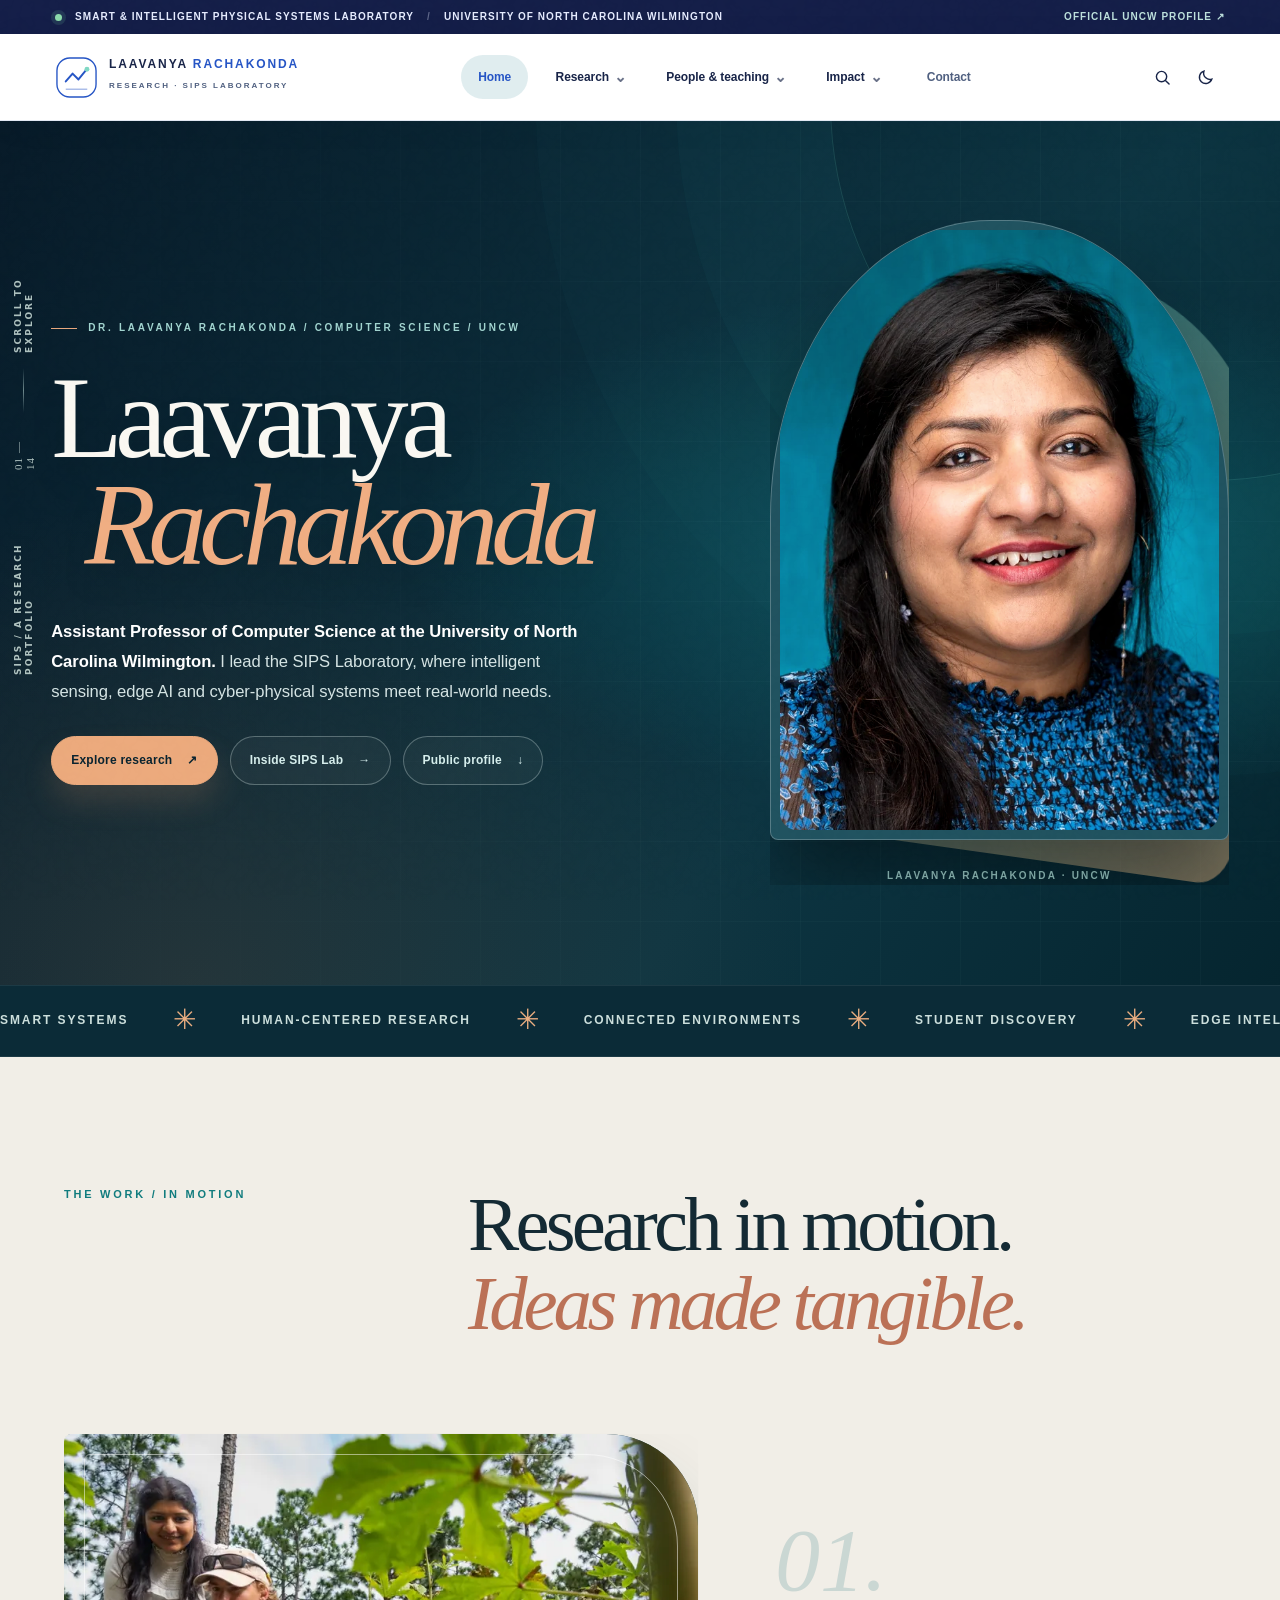
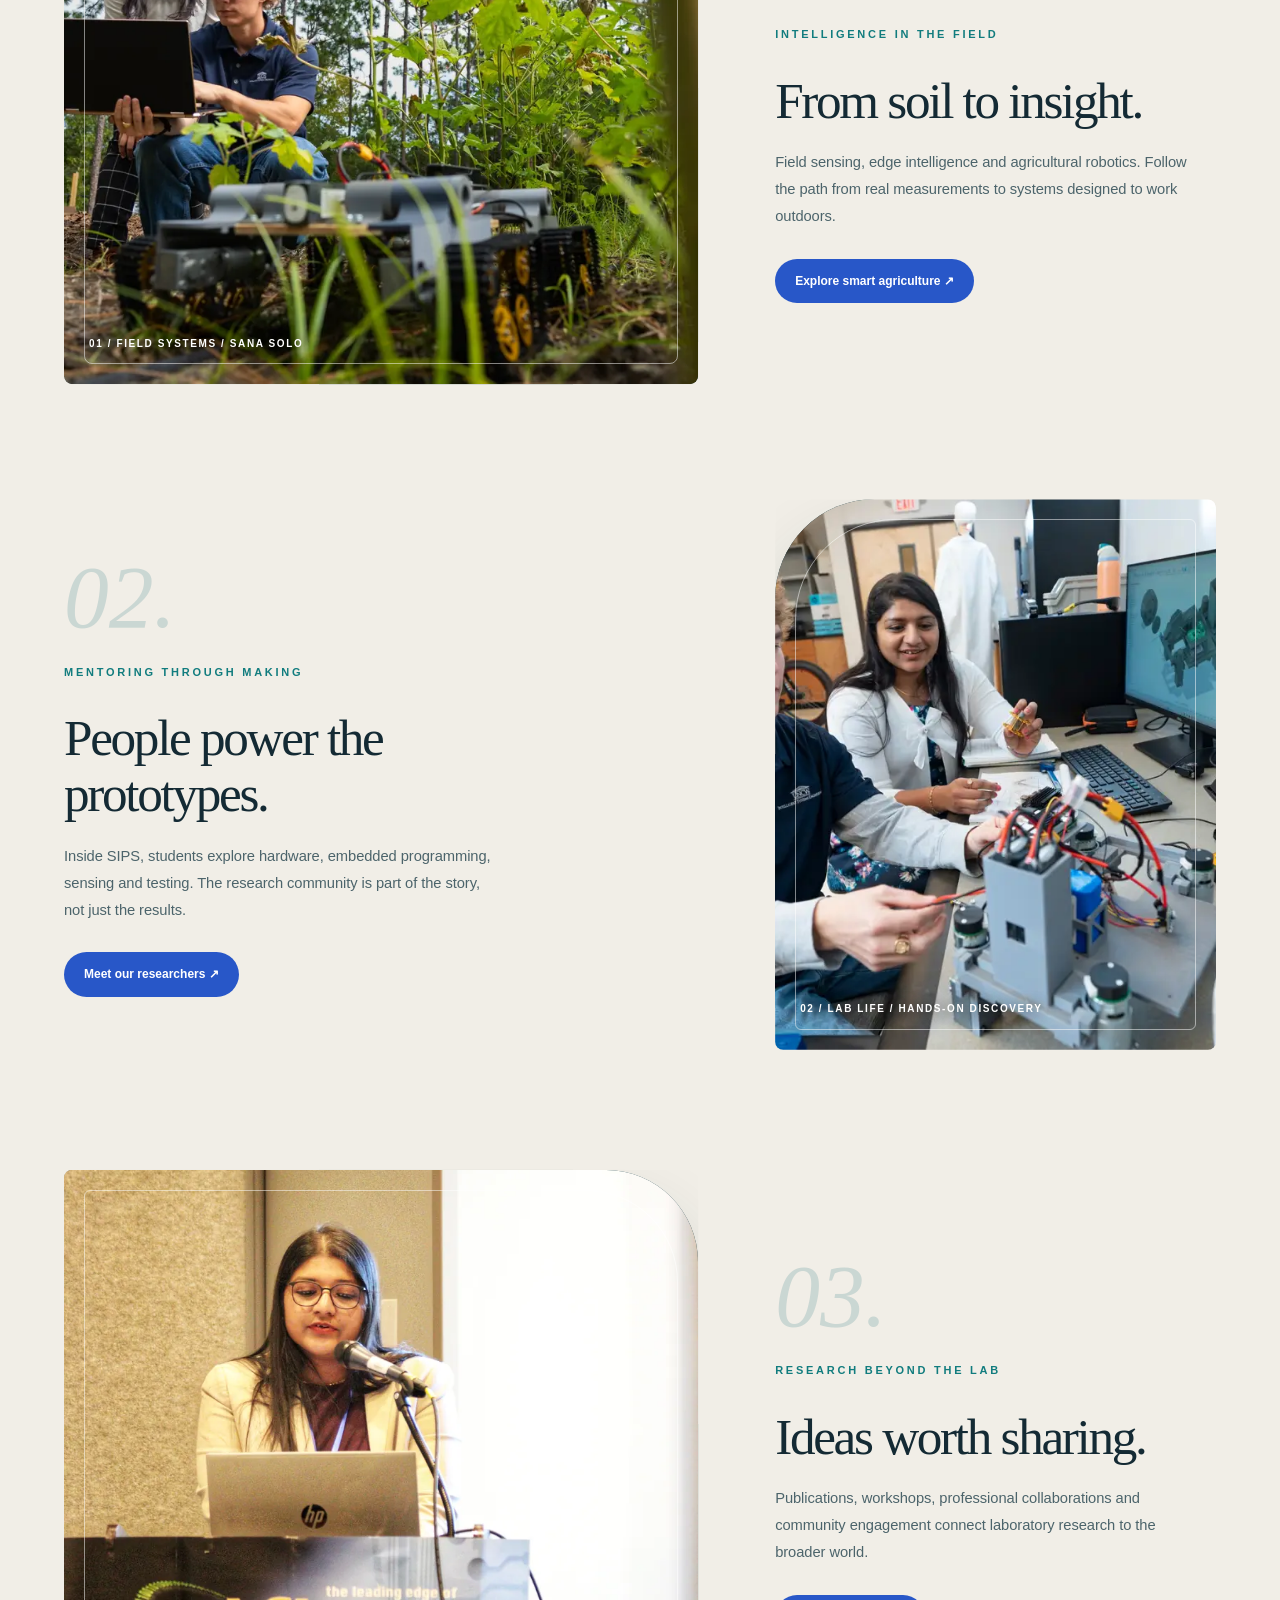
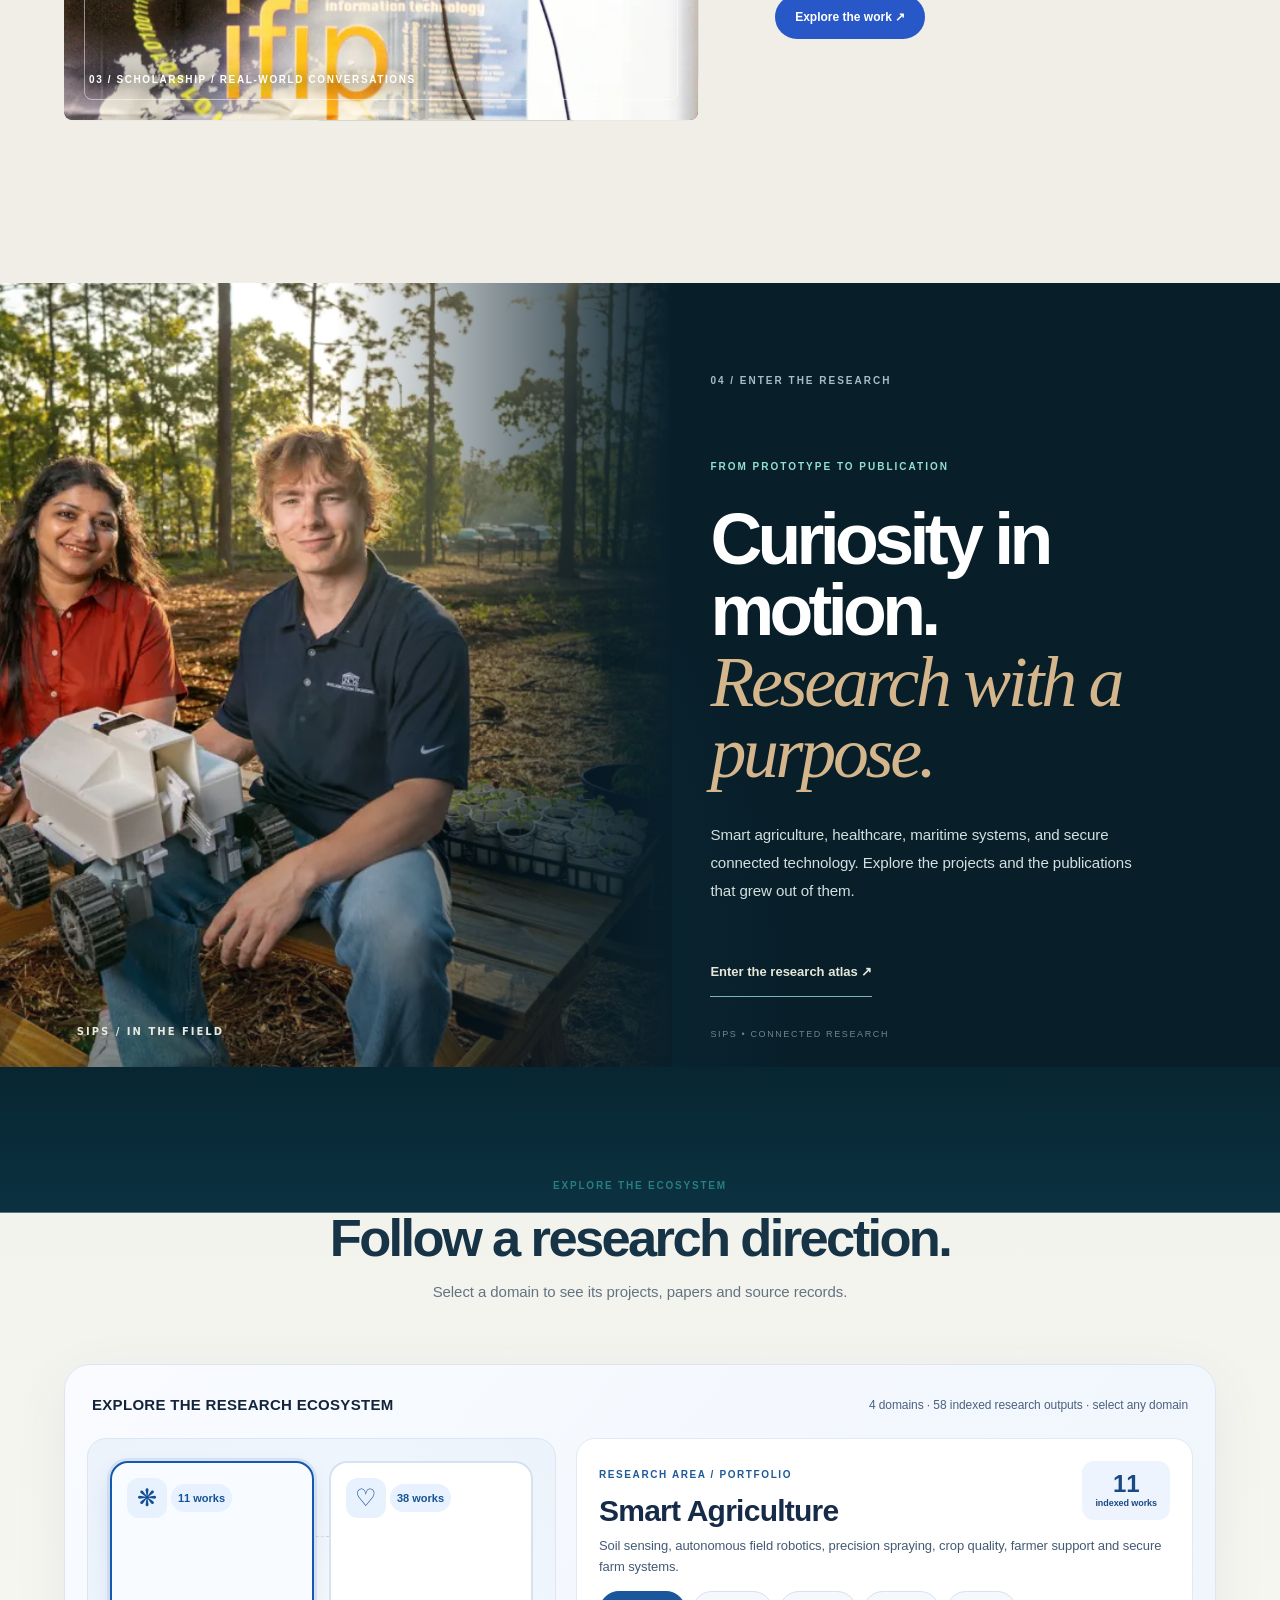
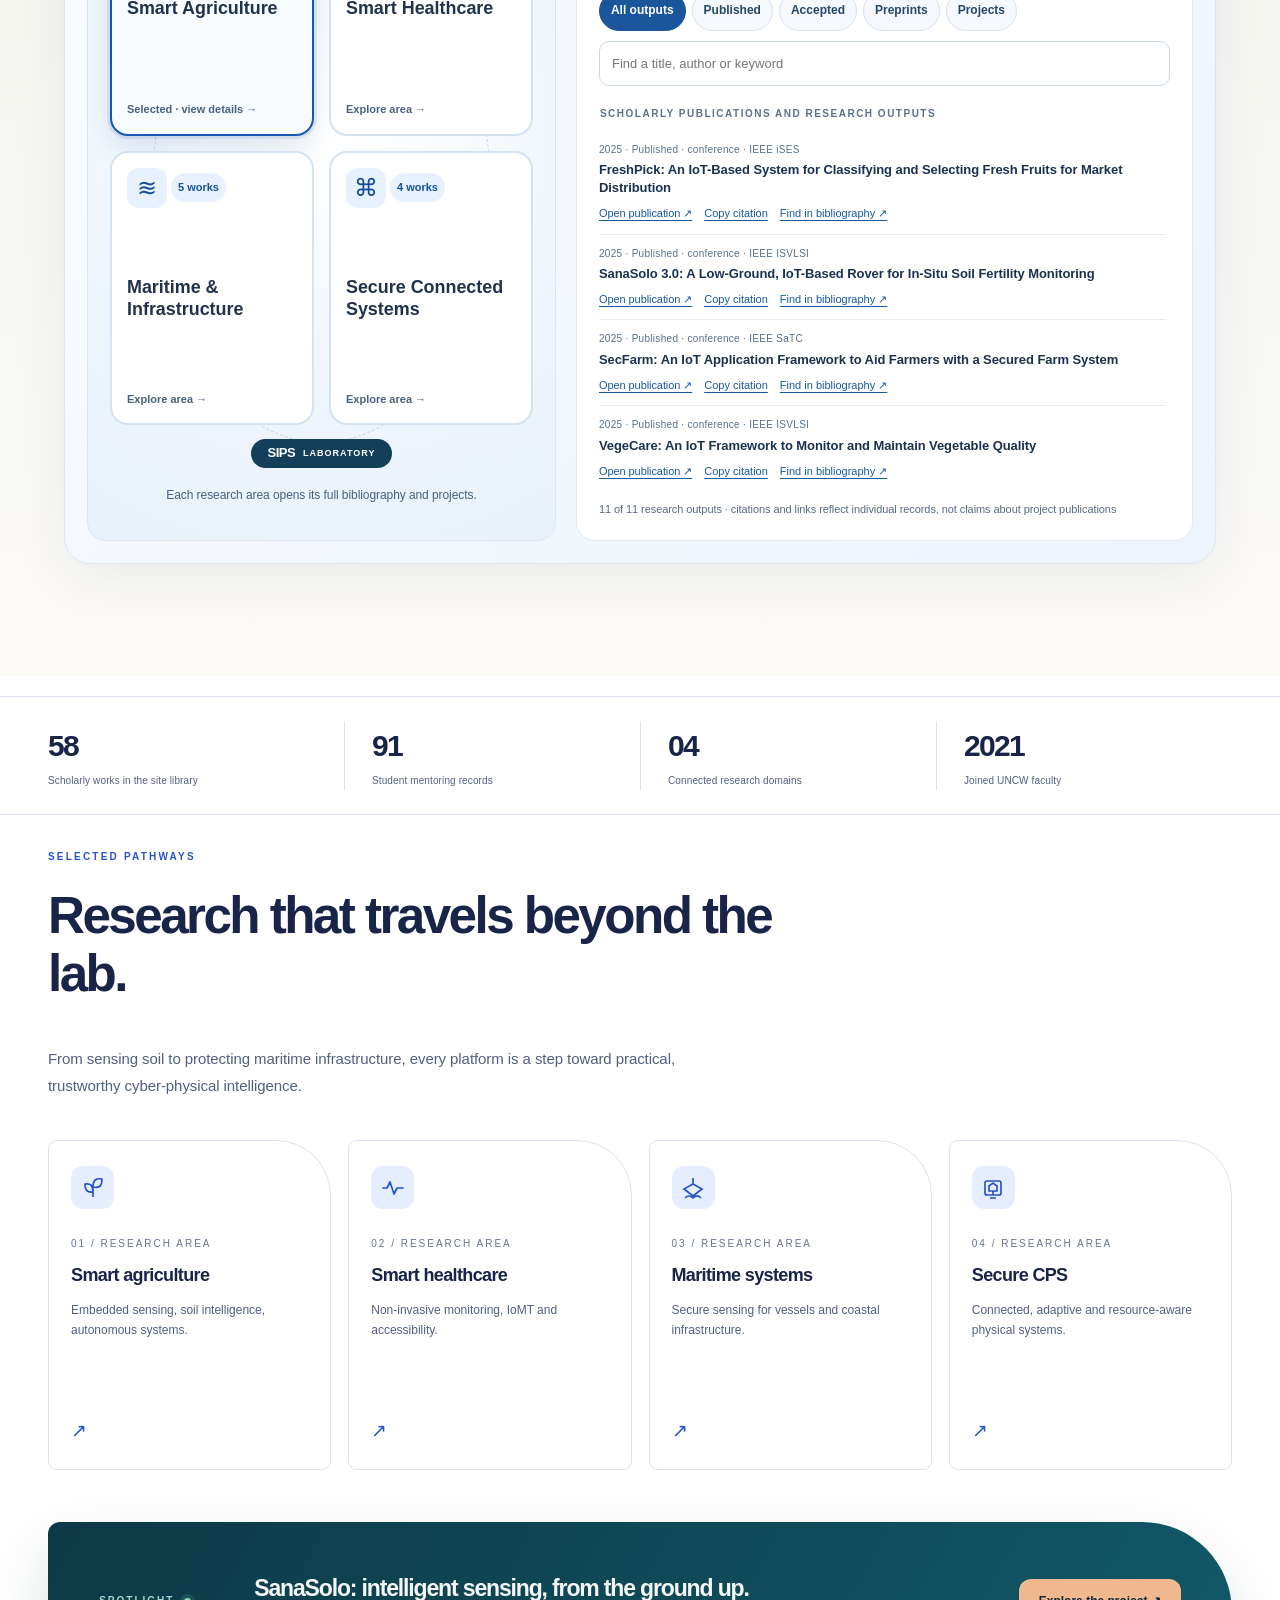
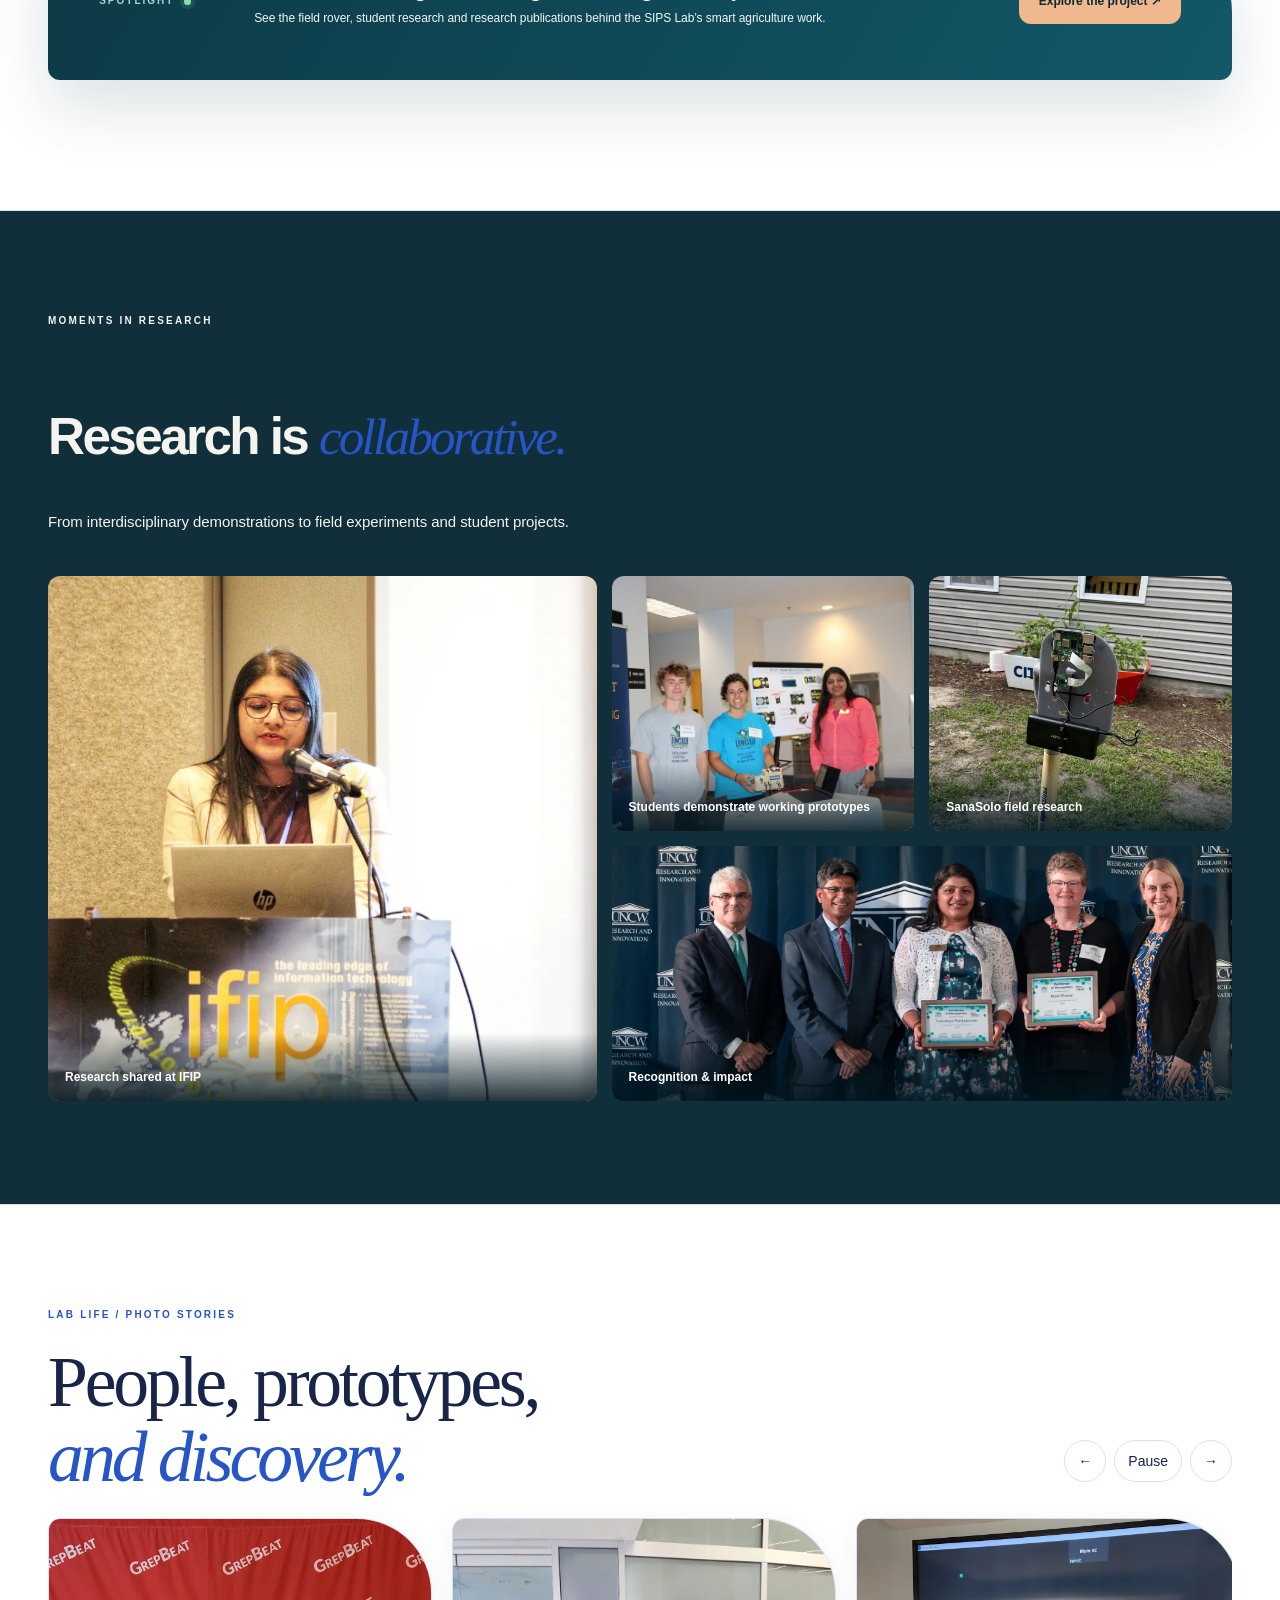
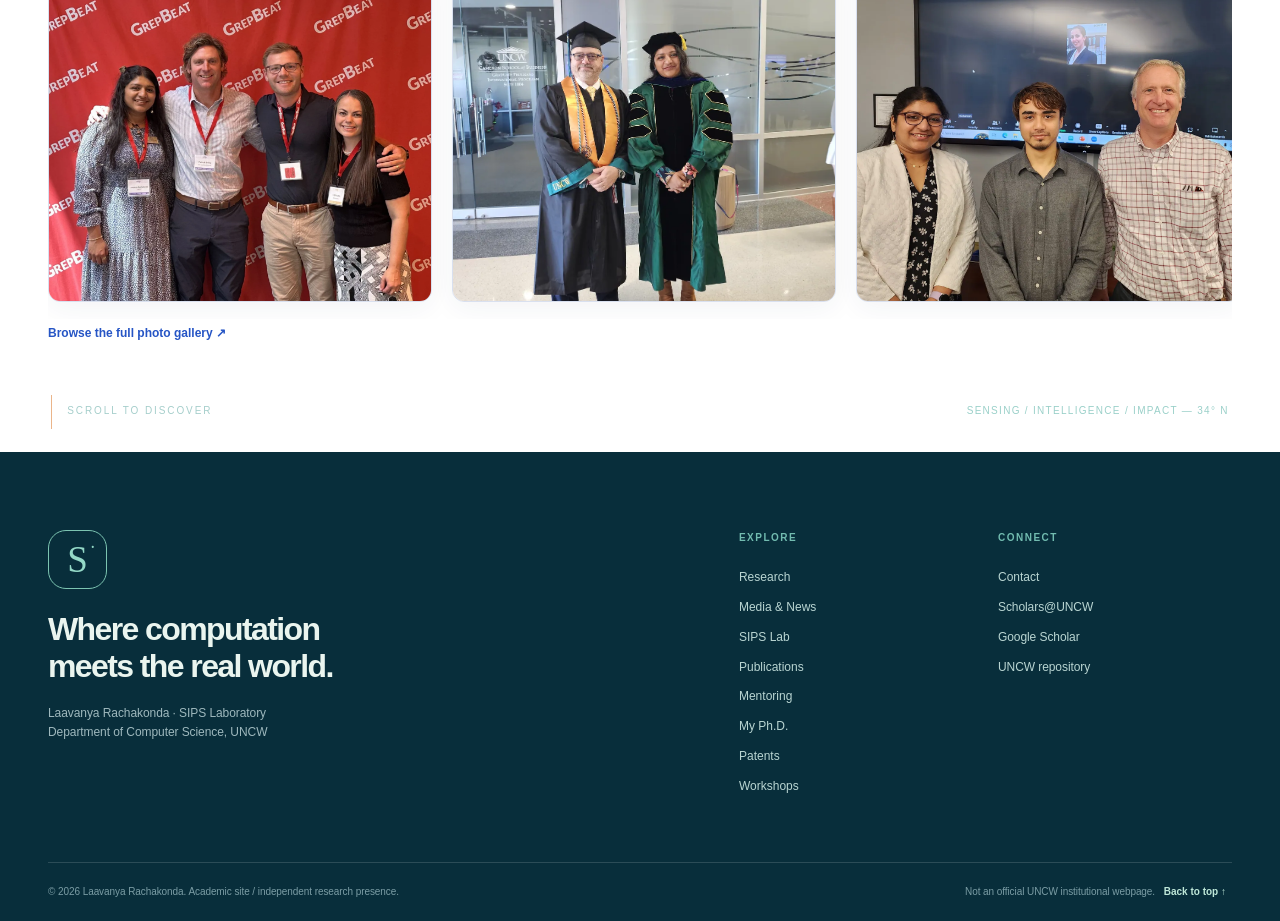
==== commit c0acba40: "Publish complete SIPS website at GitHub Pages root; defer custom domain" ====
--- a/index.html
+++ b/index.html
@@ -1,5 +1,6 @@
+<!-- SIPS Laboratory · Public release candidate · 2026-10-30 -->
 <!DOCTYPE html>
-<html lang="en"><head><meta charset="utf-8"/><meta content="width=device-width,initial-scale=1" name="viewport"/><meta content="light dark" name="color-scheme"/><meta content="Laavanya Rachakonda, Assistant Professor at UNCW and Director of the SIPS Laboratory. Explore research, publications, mentoring, and intelligent cyber-physical systems." name="description"/><meta content="Laavanya Rachakonda" name="author"/><meta content="index,follow" name="robots"/><meta content="Laavanya Rachakonda | SIPS Laboratory" property="og:title"/><meta content="Research at the intersection of sensing, edge intelligence, and the physical world." property="og:description"/><meta content="website" property="og:type"/><title>Laavanya Rachakonda · SIPS Laboratory · UNCW</title><style>
+<html lang="en"><head><meta charset="utf-8"/><meta content="width=device-width,initial-scale=1" name="viewport"/><meta content="light dark" name="color-scheme"/><meta content="Laavanya Rachakonda, Assistant Professor at UNCW and Director of the SIPS Laboratory. Explore research, publications, mentoring, and intelligent cyber-physical systems." name="description"/><meta content="Laavanya Rachakonda" name="author"/><meta content="index,follow" name="robots"/><meta content="Laavanya Rachakonda | SIPS Laboratory" property="og:title"/><meta content="Research at the intersection of sensing, edge intelligence, and the physical world." property="og:description"/><meta content="website" property="og:type"/><title>Laavanya Rachakonda · SIPS Laboratory · UNCW</title><link rel="canonical" href="https://rachakondal.github.io/"/><meta property="og:url" content="https://rachakondal.github.io/"/><meta name="twitter:card" content="summary"/><style>
 :root{--bg:#f8f9f5;--paper:#fffefa;--ink:#0b2836;--ink2:#173749;--sub:#556c75;--muted:#83949a;--line:#dae4dc;--teal:#116f70;--deep:#063a4a;--mint:#d6eee3;--lime:#b5d8a1;--gold:#ccaa6a;--soft:#edf4ee;--shadow:0 25px 70px rgba(13,46,54,.09);--sans:Inter,ui-sans-serif,system-ui,-apple-system,"Segoe UI",Arial,sans-serif;--serif:Georgia,"Times New Roman",serif}
 :root[data-theme=dark]{--bg:#0b1c25;--paper:#112b34;--ink:#eef8f4;--ink2:#d3e9e4;--sub:#a6c2bf;--muted:#7f9b98;--line:#2a4951;--teal:#7acebe;--deep:#072e3d;--mint:#1a4946;--lime:#83ae8e;--soft:#17363d;--shadow:0 25px 70px rgba(0,0,0,.24)}
 *{box-sizing:border-box}html{scroll-behavior:smooth}body{margin:0;background:var(--bg);color:var(--ink);font-family:var(--sans);font-size:15px;line-height:1.65;overflow-x:hidden}button,input,textarea,select{font:inherit}button{cursor:pointer}a{color:inherit;text-decoration:none}button,a,input,textarea,select{outline-offset:3px}a:hover,button:hover{text-decoration:none}svg{display:block}.sr-only{position:absolute!important;width:1px;height:1px;overflow:hidden;clip:rect(0,0,0,0);white-space:nowrap}.skip{position:absolute;left:0;top:-60px;background:var(--paper);padding:12px;z-index:999}.skip:focus{top:0}.noise{position:fixed;inset:0;pointer-events:none;z-index:70;opacity:.06;background-image:url("data:image/svg+xml,%3Csvg viewBox='0 0 90 90' xmlns='http://www.w3.org/2000/svg'%3E%3Cfilter id='n'%3E%3CfeTurbulence type='fractalNoise' baseFrequency='.78' numOctaves='3' stitchTiles='stitch'/%3E%3C/filter%3E%3Crect width='90' height='90' filter='url(%23n)' opacity='.27'/%3E%3C/svg%3E")}.content-width{width:min(1184px,calc(100% - 96px));margin-inline:auto}.announcement{height:34px;background:#0c3442;color:#cee5df;display:flex;align-items:center;gap:13px;padding:0 4.3%;font-size:10px;letter-spacing:1.05px;text-transform:uppercase;font-weight:700}.pulse-dot,.status-light{display:inline-block;width:7px;height:7px;border-radius:50%;background:#8cdbab;box-shadow:0 0 0 4px rgba(135,219,171,.13);flex:none}.ann-sep{opacity:.36}.announcement-link{margin-left:auto;color:#bde0dc}.announcement-link:hover{color:white}.masthead{height:87px;border-bottom:1px solid var(--line);background:color-mix(in srgb,var(--paper) 96%,transparent);display:flex;align-items:center;gap:25px;padding:0 4.3%;position:sticky;top:0;z-index:40;backdrop-filter:blur(18px)}.brand{display:flex;align-items:center;gap:11px;min-width:290px}.brand-mark{width:43px;height:43px;color:var(--teal)}.brand-mark svg{width:100%;height:100%}.brand-words strong{display:block;line-height:1.05;font-size:12px;letter-spacing:1.9px;font-weight:800}.brand-words strong span{color:var(--teal)}.brand-words small{font-size:8px;letter-spacing:2px;color:var(--sub);font-weight:800}.nav{display:flex;align-items:center;gap:clamp(9px,1.5vw,24px);margin-left:auto}.nav-link{appearance:none;white-space:nowrap;background:none;border:0;color:var(--sub);font-size:12px;font-weight:650;position:relative;padding:33px 0}.nav-link:after{content:'';position:absolute;left:0;right:100%;height:2px;bottom:22px;background:var(--teal);transition:.2s}.nav-link:hover,.nav-link.is-active{color:var(--ink)}.nav-link.is-active:after,.nav-link:hover:after{right:0}.header-actions{display:flex;align-items:center;gap:8px;margin-left:10px}.icon-button{width:38px;height:38px;border-radius:50%;border:1px solid transparent;background:none;color:var(--ink);display:grid;place-items:center}.icon-button:hover{background:var(--soft);border-color:var(--line)}.icon-button svg,.searchfield svg,.search-modal-head svg{width:19px;height:19px}.btn{border:1px solid transparent;border-radius:6px;display:inline-flex;gap:15px;align-items:center;justify-content:center;padding:13px 19px;font-size:12px;font-weight:750;transition:transform .2s,border .2s,background .2s;white-space:nowrap;line-height:1.4}.btn:hover{transform:translateY(-2px)}.btn-solid{background:var(--teal);color:#fff}.btn-solid:hover{background:#0a525b}.btn-outline{border-color:var(--line);color:var(--ink);background:transparent}.btn-outline:hover{border-color:var(--teal);background:var(--soft)}.btn-ghost{border-color:transparent;background:transparent;color:var(--teal)}.btn-light{background:#f4faf5;color:#0c3945}.mobile-toggle{display:none;border:0;background:transparent;padding:8px}.mobile-toggle span{display:block;width:22px;height:2px;background:var(--ink);margin:5px}.mobile-nav{position:fixed;top:80px;left:0;right:0;z-index:39;background:var(--paper);border:1px solid var(--line);padding:20px 6%;box-shadow:var(--shadow)}.mobile-nav[hidden]{display:none}.mobile-nav button{width:100%;text-align:left;padding:12px 0;border:none;background:none;color:var(--ink);font-size:16px;font-weight:700}.page{display:none;min-height:60vh;animation:pageIn .4s ease}.page.is-active{display:block}@keyframes pageIn{from{opacity:.2;transform:translateY(7px)}to{opacity:1;transform:translateY(0)}}.eyebrow{font-size:10px;letter-spacing:2.2px;font-weight:820;text-transform:uppercase;color:var(--teal);display:flex;align-items:center;gap:11px;margin:0 0 22px}.eyebrow .line{width:26px;height:1px;background:var(--teal)}h1,h2,h3,h4,p{margin-top:0}h1,h2,h3{letter-spacing:-.05em}h1{font-size:clamp(50px,5.6vw,83px);line-height:1.075;letter-spacing:-.07em;font-weight:730}h1 em,h2 em{font-weight:400;font-family:var(--serif);font-style:italic;color:var(--teal);letter-spacing:-.055em}h2{font-size:clamp(36px,4vw,55px);line-height:1.13;font-weight:690}h3{font-size:23px;line-height:1.23;font-weight:700}.hero-wrap{width:min(1310px,100%);margin:auto;min-height:590px;display:grid;grid-template-columns:49% 51%;align-items:center;padding:36px max(46px,calc((100vw - 1195px)/2)) 36px max(48px,calc((100vw - 1195px)/2));gap:0;background:radial-gradient(circle at 73% 42%,rgba(182,226,210,.15),transparent 48%)}.hero-copy{position:relative;z-index:1;max-width:590px}.hero-copy h1{max-width:660px;margin-bottom:25px}.hero-sub{max-width:480px;color:var(--sub);font-size:17px;line-height:1.85}.hero-sub strong{color:var(--ink)}.hero-actions{display:flex;gap:8px;flex-wrap:wrap;margin-top:31px}.hero-note{border-top:1px solid var(--line);display:flex;gap:13px;align-items:center;margin-top:55px;padding-top:23px;color:var(--sub);font-size:11px;line-height:1.7}.hero-note strong{font-weight:650;color:var(--ink)}.mini-avatar{width:36px;height:36px;border-radius:50%;background:var(--mint);color:var(--teal);display:grid;place-items:center;font-weight:800;font-size:10px}.hero-visual{min-width:0}.hero-art{position:relative;width:100%;max-width:680px;margin-left:auto;aspect-ratio:1/.95;display:grid;place-items:center}.hero-art:before{content:'';position:absolute;inset:5%;border-radius:50%;background:radial-gradient(circle,#e2f1e6 0%,rgba(217,241,228,.25) 40%,transparent 68%);filter:blur(12px)}:root[data-theme=dark] .hero-art:before{background:radial-gradient(circle,#21494c 0%,rgba(27,72,74,.2) 45%,transparent 70%)}.hero-art svg{width:108%;position:relative;z-index:2;overflow:visible}.hero-hotspot{cursor:pointer;transition:filter .25s,transform .25s;transform-box:fill-box;transform-origin:center}.hero-hotspot:hover,.hero-hotspot:focus{filter:drop-shadow(0 5px 6px rgba(29,96,93,.22))}.orbit{position:absolute;border:1px dashed rgba(76,141,120,.2);border-radius:50%;width:80%;height:80%;animation:spin 110s linear infinite}.orbit-b{width:66%;height:66%;animation-direction:reverse}.orbit-c{width:49%;height:49%;border-style:solid;opacity:.5}@keyframes spin{to{transform:rotate(360deg)}}.floating-pill{position:absolute;z-index:3;background:var(--paper);box-shadow:0 13px 30px rgba(29,79,78,.09);border:1px solid var(--line);padding:10px 14px;font-size:9px;font-weight:790;letter-spacing:1px;color:var(--ink);border-radius:6px}.pill-a{top:11%;left:2%}.pill-b{bottom:12%;right:2%}.pill-b span{color:var(--teal)}.hero-art-hint{position:absolute;bottom:2%;font-size:9px;letter-spacing:2px;color:var(--sub)}.stat-ribbon{border-block:1px solid var(--line);display:grid;grid-template-columns:repeat(4,1fr);max-width:100%;padding:24px max(48px,calc((100vw - 1184px)/2));background:var(--paper)}.stat-ribbon>div{display:flex;flex-direction:column;gap:3px;padding:0 27px;border-left:1px solid var(--line)}.stat-ribbon>div:first-child{border:0;padding-left:0}.stat-ribbon strong{font-size:30px;letter-spacing:-.055em;color:var(--ink);font-weight:720}.stat-ribbon span{color:var(--sub);font-size:10px;letter-spacing:.12px}.home-bottom{padding-block:105px 130px}.section-heading{max-width:760px;margin-bottom:41px}.section-heading p:not(.eyebrow){max-width:675px;color:var(--sub);font-size:15px;line-height:1.8}.pillar-grid{display:grid;grid-template-columns:repeat(4,1fr);gap:17px}.pillar-card{border:1px solid var(--line);border-radius:10px;padding:25px 22px 23px;min-height:247px;background:var(--paper);display:flex;flex-direction:column;align-items:flex-start;text-align:left;position:relative;overflow:hidden;transition:.25s;color:var(--ink)}.pillar-card:hover{box-shadow:var(--shadow);transform:translateY(-5px);border-color:#a6d5c8}.pillar-card:before{content:'';height:80px;width:80px;position:absolute;right:-22px;top:-30px;background:var(--mint);border-radius:50%;opacity:.45}.pillar-icon{width:43px;height:43px;border-radius:12px;background:var(--mint);color:var(--teal);display:grid;place-items:center;margin-bottom:27px}.pillar-icon svg{width:24px;height:24px}.pillar-number{font-size:10px;color:var(--muted);letter-spacing:2px;margin-bottom:8px}.pillar-card strong{font-size:18px;letter-spacing:-.035em;margin-bottom:9px}.pillar-card p{font-size:12px;color:var(--sub);line-height:1.68;margin-bottom:20px}.pillar-go{margin-top:auto;color:var(--teal);font-size:19px}.feature-strip{display:grid;grid-template-columns:130px 1fr auto;align-items:center;gap:25px;background:var(--deep);color:white;border-radius:9px;margin-top:52px;padding:35px}.feature-kicker{letter-spacing:2px;font-size:10px;font-weight:800;color:#a4d6ce;display:flex;align-items:center;gap:10px}.feature-body h3{margin:0 0 7px;color:white}.feature-body p{color:#acc9cc;font-size:12px;margin:0}.feature-strip .btn{background:#d5eee3;color:#0b3846}.page-hero{padding-top:92px;padding-bottom:55px}.page-hero h1{margin-bottom:24px}.page-hero>p:last-of-type{color:var(--sub);font-size:17px;line-height:1.8;max-width:690px}.page-hero+.content-width{padding-bottom:120px}.research-toolbar{display:flex;align-items:center;justify-content:space-between;gap:20px;margin-bottom:14px}.research-toolbar strong{display:block;font-size:16px}.research-toolbar small{color:var(--sub)}.tool-buttons{display:flex;gap:6px}.mini-btn{background:var(--paper);border:1px solid var(--line);border-radius:5px;padding:7px 11px;color:var(--ink);font-size:11px;font-weight:700}.mini-btn:hover{border-color:var(--teal)}.network-layout{display:grid;grid-template-columns:minmax(0,1fr) 245px;gap:18px}.network-shell{min-width:0;position:relative;background:var(--paper);border:1px solid var(--line);border-radius:10px;min-height:470px;overflow:hidden}.network-shell:before{position:absolute;content:'';inset:0;background-image:linear-gradient(var(--line) 1px,transparent 1px),linear-gradient(90deg,var(--line) 1px,transparent 1px);background-size:30px 30px;opacity:.31}.network-shell svg{width:100%;height:min(55vw,550px);min-height:360px;position:relative;touch-action:none;cursor:grab}.network-caption{font-size:9px;letter-spacing:1.6px;color:var(--teal);display:flex;justify-content:space-between;padding:0 24px 20px;margin:0;font-weight:800}.network-caption span{color:var(--muted)}.network-side{border:1px solid var(--line);background:var(--paper);border-radius:10px;padding:25px 20px}.filter-stack{display:flex;flex-direction:column;gap:8px}.filter-stack button{border:1px solid var(--line);border-radius:5px;padding:12px;text-align:left;background:transparent;color:var(--sub);font-size:12px;font-weight:700;display:flex;justify-content:space-between}.filter-stack button.active{background:var(--mint);border-color:#8fc5b5;color:var(--ink)}.filter-stack button:hover{border-color:var(--teal)}.network-fact{border-top:1px solid var(--line);padding-top:25px;margin-top:28px}.network-fact b{font-size:15px}.network-fact p{font-size:12px;color:var(--sub);margin:10px 0 14px}.text-link{display:inline-flex;align-items:center;gap:8px;color:var(--teal);background:none;border:0;font-weight:800;font-size:12px;padding:5px 0;cursor:pointer}.text-link:hover{text-decoration:underline}.section-heading.slim{margin-top:78px}.project-grid{display:grid;grid-template-columns:repeat(3,minmax(0,1fr));gap:18px}.project-card{border:1px solid var(--line);background:var(--paper);border-radius:9px;overflow:hidden;text-align:left;padding:0;display:flex;flex-direction:column;transition:transform .2s,box-shadow .2s;color:var(--ink)}.project-card:hover{transform:translateY(-4px);box-shadow:var(--shadow)}.project-art{height:173px;display:grid;place-items:center;background:linear-gradient(135deg,#e5f3e8,#d0e9e9);position:relative;overflow:hidden}.project-art:after{content:'';position:absolute;inset:-60px;border:1px solid rgba(51,130,118,.17);border-radius:50%;transform:scale(.7)}.project-art .art-icon{font-size:68px;font-weight:700;position:relative;z-index:2;letter-spacing:-10px;color:#267980;filter:drop-shadow(5px 11px 9px rgba(34,112,113,.15))}.project-art .art-small{position:absolute;z-index:2;bottom:15px;left:18px;font-size:9px;font-weight:850;color:#2a746e;letter-spacing:1.5px;text-transform:uppercase}.project-content{padding:23px 25px 24px;display:flex;flex-direction:column;flex:1}.project-content .tagline{color:var(--teal);font-size:9px;font-weight:800;letter-spacing:1.2px;text-transform:uppercase;margin-bottom:12px}.project-content h3{font-size:22px;margin:0 0 9px}.project-content p{font-size:12px;color:var(--sub);line-height:1.75;margin-bottom:20px}.project-bottom{display:flex;align-items:center;justify-content:space-between;color:var(--muted);font-size:10px;margin-top:auto}.project-bottom strong{color:var(--teal);font-size:19px;font-weight:500}.lab-banner{background:radial-gradient(circle at 79% 33%,rgba(56,130,124,.24),transparent 37%),#093947;color:white;overflow:hidden}.lab-banner-inner{min-height:545px;display:grid;grid-template-columns:1.2fr .8fr;align-items:center;position:relative;padding-block:75px}.light-eye{color:#9ed6ca}.lab-title-lockup{display:flex;gap:25px;align-items:center}.lab-title-lockup h1{font-size:clamp(58px,6.5vw,93px);margin:0 0 22px;line-height:1}.lab-title-lockup em{color:#a6dbbe}.lab-seal,.footer-symbol{flex:none;color:#94d9c7;border:1.5px solid #7cc4b1;border-radius:18px;width:76px;height:76px;display:grid;place-items:center;font-size:48px;font-family:var(--serif);line-height:1;position:relative}.lab-seal span,.footer-symbol span{font-size:24px;position:absolute;right:11px;top:7px}.lab-intro{font-size:16px;line-height:1.8;max-width:540px;color:#c3dcdc;margin:5px 0 28px}.lab-motif{height:430px;display:grid;place-items:center;position:relative}.motif-inner{width:350px;height:350px;border:1px solid #357b7b;border-radius:50%;position:relative;display:grid;place-items:center;box-shadow:0 0 0 40px rgba(48,124,122,.10),0 0 0 80px rgba(48,124,122,.05)}.motif-inner:before,.motif-inner:after{content:'';position:absolute;border:1px dashed #438b8a;border-radius:50%;inset:40px;animation:spin 90s linear infinite}.motif-inner:after{inset:80px;animation-direction:reverse}.motif-core{border-radius:50%;width:140px;height:140px;background:#114c58;display:grid;place-items:center;color:#e7fff2;font-size:30px;font-weight:800;z-index:1;box-shadow:0 0 0 2px #3d8885}.motif-inner>span:not(.motif-core){position:absolute;color:#8dccbf;font-size:11px;font-weight:800;letter-spacing:2px}.motif-n1{top:1%;left:47%}.motif-n2{right:1%;top:50%}.motif-n3{bottom:1%;left:43%}.motif-n4{left:2%;top:50%}.lab-content{padding-bottom:120px}.lab-tabbar{display:flex;gap:35px;overflow:auto;border-bottom:1px solid var(--line);margin:0 0 60px;position:relative}.lab-tab{border:0;border-bottom:2px solid transparent;background:none;padding:23px 2px;color:var(--sub);font-weight:730;font-size:12px;white-space:nowrap}.lab-tab.active{border-bottom-color:var(--teal);color:var(--ink)}.lab-panel[hidden]{display:none}.lab-mission{display:grid;grid-template-columns:1fr 1.2fr;gap:65px;align-items:center;margin-bottom:55px}.lab-mission h2{margin-bottom:0}.lab-mission>p{color:var(--sub);font-size:15px;line-height:1.9}.lab-categories{display:grid;grid-template-columns:repeat(4,1fr);gap:12px}.lab-categories button{text-align:left;background:var(--soft);border:1px solid var(--line);padding:21px;border-radius:7px;color:var(--ink);font-weight:750}.lab-categories button:hover{border-color:var(--teal)}.lab-categories span{display:block;font-size:11px;font-weight:600;color:var(--sub);margin-top:8px}.lab-feature{display:grid;grid-template-columns:1fr 1fr;border:1px solid var(--line);border-radius:10px;overflow:hidden;margin-top:65px;background:var(--paper);min-height:355px}.lab-feature-art{background:radial-gradient(circle,#94cbbb 0%,#4b8789 54%,#0e4d59 100%);display:grid;place-items:center;min-height:310px;position:relative}.lab-art-circles span{position:absolute;border:1px solid rgba(247,255,249,.29);width:290px;height:290px;border-radius:50%;inset:50%;transform:translate(-50%,-50%)}.lab-art-circles span:nth-child(2){width:200px;height:200px}.lab-art-circles span:nth-child(3){width:380px;height:380px}.lab-art-logo{font-size:57px;letter-spacing:-4px;font-weight:820;line-height:1;text-align:center;color:#f2fff7;z-index:1;text-shadow:0 10px 20px rgba(0,0,0,.12)}.lab-art-logo span{font-weight:300;font-family:var(--serif);font-style:italic}.lab-art-logo small{font-size:10px;display:block;letter-spacing:4px;margin-top:17px;font-family:var(--sans);font-style:normal;font-weight:750}.lab-feature-copy{padding:48px}.lab-feature-copy h3{font-size:29px}.lab-feature-copy p:not(.eyebrow){color:var(--sub);font-size:13px}.lab-feature-copy .text-link{display:flex}.small-grid{grid-template-columns:repeat(3,1fr)}.small-grid .project-art{height:125px}.small-grid .project-content{padding:20px}.small-grid .project-content h3{font-size:19px}.people-highlight{display:grid;grid-template-columns:repeat(3,1fr);gap:16px;margin:30px 0}.people-highlight>div{border:1px solid var(--line);padding:30px 25px;background:var(--paper);border-radius:7px}.people-highlight .ph-count{font-size:44px;color:var(--teal);font-weight:740;letter-spacing:-.06em}.people-highlight strong{display:block;font-size:17px}.people-highlight p{color:var(--sub);font-size:12px;margin-bottom:0}.student-mini-grid{display:grid;grid-template-columns:repeat(2,1fr);gap:14px}.student-mini-card{border:1px solid var(--line);background:var(--paper);padding:22px;border-radius:7px}.student-mini-card strong{display:block;font-size:15px}.student-mini-card span{display:block;font-size:11px;color:var(--teal);margin:5px 0}.student-mini-card p{font-size:12px;color:var(--sub)}.source-notice{border-left:3px solid var(--teal);background:var(--soft);padding:24px 28px;margin-top:35px;border-radius:0 6px 6px 0}.source-notice strong{display:block;margin-bottom:8px}.source-notice p{font-size:12px;line-height:1.8;color:var(--sub);margin-bottom:10px}.source-notice a{color:var(--teal);font-size:12px;font-weight:800}.opportunity-layout{display:grid;grid-template-columns:1fr 1fr;gap:65px;align-items:start}.opportunity-layout>div:first-child>p:not(.eyebrow){color:var(--sub);font-size:15px;line-height:1.8}.opportunity-cards{display:grid;gap:10px}.opportunity-cards>div{background:var(--paper);border:1px solid var(--line);border-radius:7px;padding:24px;display:grid;grid-template-columns:35px 1fr;gap:3px 10px}.opportunity-cards span{color:var(--teal);font-size:10px;font-weight:850}.opportunity-cards b{font-size:14px}.opportunity-cards p{grid-column:2;font-size:12px;color:var(--sub);margin:0}.profile-links{display:flex;gap:10px;flex-wrap:wrap;margin-top:26px}.profile-links a{border:1px solid var(--line);padding:9px 13px;border-radius:5px;font-size:12px;font-weight:700}.profile-links a:hover{background:var(--soft);border-color:var(--teal)}.index-box{background:var(--paper);border:1px solid var(--line);border-radius:10px;overflow:hidden}.index-head{padding:34px;display:flex;align-items:center;justify-content:space-between;gap:20px}.index-head h2{margin:0;font-size:35px}.index-head h2 span{font-size:14px;font-weight:700;color:var(--teal);vertical-align:middle;margin-left:10px}.index-head .eyebrow{margin-bottom:6px}.filter-toolbar,.mentoring-toolbar{display:flex;gap:10px;padding:18px 25px;background:var(--soft);border-top:1px solid var(--line);border-bottom:1px solid var(--line);align-items:center;flex-wrap:wrap}.searchfield{position:relative;display:flex;align-items:center;flex:1;min-width:240px}.searchfield svg{position:absolute;left:13px;color:var(--muted)}.searchfield input{width:100%;background:var(--paper);border:1px solid var(--line);border-radius:5px;color:var(--ink);height:45px;padding:0 12px 0 42px;font-size:12px}.filter-toolbar select,.mentoring-toolbar select,.contact-form select{height:45px;border:1px solid var(--line);border-radius:5px;background:var(--paper);color:var(--ink);font-size:12px;padding:0 15px;max-width:180px}.filter-clear{border:0;background:transparent;color:var(--teal);font-weight:750;font-size:11px;padding:10px}.filter-clear:hover{text-decoration:underline}.pub-item{border-bottom:1px solid var(--line);padding:24px 34px;display:grid;grid-template-columns:65px 1fr auto;gap:18px}.pub-item:last-child{border-bottom:0}.pub-year{color:var(--teal);font-size:12px;font-weight:850;padding-top:4px}.pub-meta{display:flex;align-items:center;gap:10px;flex-wrap:wrap;margin-bottom:9px;font-size:9px;color:var(--muted);font-weight:750;text-transform:uppercase;letter-spacing:1px}.status-tag{padding:3px 8px;background:var(--soft);border:1px solid var(--line);color:var(--teal);border-radius:4px}.status-accepted{background:#fcf6e7;color:#95743e;border-color:#e8d6a5}.pub-main h3{font-size:17px;letter-spacing:-.02em;line-height:1.4;margin:0 0 7px}.pub-main p{font-size:11px;color:var(--sub);margin:0 0 3px}.pub-actions{display:flex;align-items:flex-start;gap:6px;min-width:160px;justify-content:flex-end}.pub-actions button,.pub-actions a,.student-action a{border:1px solid var(--line);border-radius:5px;background:var(--paper);color:var(--teal);padding:7px 10px;font-weight:750;font-size:10px;white-space:nowrap}.pub-actions button:hover,.pub-actions a:hover,.student-action a:hover{border-color:var(--teal);background:var(--soft)}.results-status{padding:15px 30px;border-top:1px solid var(--line);font-size:11px;color:var(--sub);margin:0}.below-index{margin-top:25px}.mentoring-facts{display:grid;grid-template-columns:repeat(3,1fr);margin-bottom:28px;gap:13px}.mentoring-facts>div{border:1px solid var(--line);background:var(--paper);padding:25px}.mentoring-facts strong{display:block;font-size:40px;line-height:1.2;color:var(--teal);letter-spacing:-.055em}.mentoring-facts span{font-size:11px;color:var(--sub)}.mentoring-toolbar{border:1px solid var(--line);border-radius:7px 7px 0 0}.student-directory{display:grid;grid-template-columns:repeat(2,1fr);border:1px solid var(--line);border-top:0;background:var(--line);gap:1px}.student-card{background:var(--paper);padding:25px 28px;display:flex;gap:17px;min-width:0}.student-initials{flex:none;width:43px;height:43px;border-radius:12px;background:var(--mint);color:var(--teal);font-size:12px;font-weight:800;display:grid;place-items:center}.student-main{flex:1;min-width:0}.student-main strong{font-size:15px;display:block;line-height:1.35}.student-badges{display:flex;flex-wrap:wrap;gap:5px;margin:7px 0 10px}.student-badges span{font-size:9px;color:var(--teal);background:var(--soft);border:1px solid var(--line);border-radius:3px;padding:3px 6px}.student-badges .is-ongoing{color:#26765f;background:#e3f5e9}.student-main p{font-size:12px;line-height:1.6;color:var(--ink2);margin:0 0 6px}.student-main small{font-size:10px;color:var(--sub);display:block}.student-action{margin-top:10px}.student-action a{display:inline-flex}.course-grid{display:grid;grid-template-columns:repeat(2,1fr);gap:16px}.course-card{background:var(--paper);border:1px solid var(--line);border-radius:9px;padding:32px;position:relative}.course-card>span{font-size:12px;color:var(--teal);font-weight:800;letter-spacing:1px}.course-card h3{font-size:24px;margin:14px 0}.course-card p{font-size:12px;color:var(--sub);line-height:1.75}.course-card footer{border-top:1px solid var(--line);padding-top:15px;color:var(--muted);font-size:10px}.teaching-ethos{margin-top:65px;padding:55px;background:var(--deep);color:white;display:grid;grid-template-columns:1fr 1.6fr;gap:40px;border-radius:10px}.teaching-ethos h2{font-size:43px}.teaching-ethos .eyebrow{color:#9fd3c3}.teaching-ethos .text-link{color:#bfe9ce}.ethos-grid{display:grid;gap:16px}.ethos-grid>div{border-bottom:1px solid rgba(255,255,255,.12);padding:9px 0 20px;display:grid;grid-template-columns:42px 1fr;gap:3px 10px}.ethos-grid span{color:#9dceb5;font-size:12px}.ethos-grid b{font-size:14px}.ethos-grid p{grid-column:2;color:#b8d1d3;font-size:12px;margin:0}.funding-list{border-top:1px solid var(--line)}.fund-item{display:grid;grid-template-columns:80px 1fr 160px;gap:20px;padding:23px 12px;border-bottom:1px solid var(--line);align-items:center}.fund-item time{font-weight:800;color:var(--teal);font-size:12px}.fund-item h3{font-size:17px;margin:0 0 5px}.fund-item p{font-size:11px;color:var(--sub);margin:0}.fund-meta{text-align:right}.fund-meta strong{display:block;font-size:16px}.fund-meta span{display:inline-block;color:var(--teal);font-weight:780;font-size:10px}.fund-meta span.pending{color:#a98248}.impact-columns{display:grid;grid-template-columns:1fr 1fr;gap:30px;margin-top:70px}.impact-column{background:var(--paper);border:1px solid var(--line);padding:33px;border-radius:9px}.impact-column h3{margin-bottom:18px}.impact-column ul{padding-left:19px}.impact-column li{font-size:12px;line-height:1.85;color:var(--sub);margin:7px 0}.contact-layout{display:grid;grid-template-columns:.9fr 1.1fr;gap:90px}.contact-email{display:block;font-size:clamp(19px,2.7vw,31px);font-weight:750;letter-spacing:-.04em;color:var(--teal);margin:16px 0 20px;overflow-wrap:anywhere}.contact-info>p:not(.eyebrow){font-size:14px;color:var(--sub);line-height:2}.contact-external{border-top:1px solid var(--line);margin-top:38px;padding-top:25px;display:grid;gap:13px;max-width:300px}.contact-external a{font-size:12px;color:var(--teal);font-weight:750}.contact-form{padding:40px;background:var(--paper);border:1px solid var(--line);border-radius:10px}.contact-form .eyebrow{margin-bottom:12px}.contact-form h3{font-size:28px;margin-bottom:9px}.form-note{font-size:12px;color:var(--sub);margin-bottom:22px}.contact-form label{display:block;margin-bottom:15px;font-size:12px;font-weight:750;color:var(--ink)}.contact-form input,.contact-form textarea,.contact-form select{display:block;width:100%;margin-top:7px;color:var(--ink);background:var(--bg);border:1px solid var(--line);border-radius:5px;padding:12px;font-size:13px}.contact-form textarea{resize:vertical}.contact-form select{max-width:none}.form-actions{display:flex;gap:9px;flex-wrap:wrap}.footer{background:#082e3b;color:#eaf5ef}.footer-main{display:grid;grid-template-columns:1.3fr 1fr;gap:50px;padding-block:78px 65px}.footer-symbol{width:59px;height:59px;font-size:37px;margin-bottom:22px}.footer-symbol span{font-size:18px}.footer-id h3{font-size:32px;line-height:1.17;margin-bottom:18px}.footer-id p{color:#9eb8bd;font-size:12px}.footer-nav{display:grid;grid-template-columns:1fr 1fr;gap:25px}.footer-nav>div{display:flex;flex-direction:column;gap:10px;align-items:flex-start}.footer-nav strong{font-size:10px;letter-spacing:1.5px;color:#72bcb0;margin-bottom:12px}.footer-nav button,.footer-nav a{font-size:12px;color:#b9d5d2;background:none;border:0;padding:0}.footer-nav button:hover,.footer-nav a:hover{color:white;text-decoration:underline}.footer-bottom{border-top:1px solid rgba(255,255,255,.14);display:flex;justify-content:space-between;gap:20px;align-items:center;padding-block:20px;color:#7b9da5;font-size:10px}.footer-bottom button{background:none;border:0;color:#bfe8d9;font-size:10px;font-weight:750}.toast{position:fixed;bottom:30px;right:30px;z-index:200;background:#123b43;color:white;border:1px solid #418982;padding:14px 20px;box-shadow:var(--shadow);font-size:12px;border-radius:7px;opacity:0;transform:translateY(12px);pointer-events:none;transition:.25s}.toast.show{opacity:1;transform:translateY(0)}.dialog[hidden]{display:none}.dialog{position:fixed;inset:0;z-index:100;display:grid;place-items:center;padding:20px}.dialog-backdrop{position:absolute;inset:0;background:rgba(7,27,34,.65);backdrop-filter:blur(8px)}.dialog-sheet{width:min(660px,100%);max-height:90vh;overflow:auto;background:var(--paper);border:1px solid var(--line);border-radius:11px;position:relative;box-shadow:0 40px 100px rgba(0,0,0,.25);padding:43px}.dialog-close{position:absolute;top:15px;right:15px;background:var(--soft);border:1px solid var(--line);border-radius:50%;height:34px;width:34px;font-size:22px;color:var(--ink)}.dialog-content .eyebrow{margin-bottom:13px}.dialog-content h2{font-size:39px}.dialog-content>p{font-size:14px;color:var(--sub);line-height:1.9}.dialog-content .detail-tags{display:flex;gap:6px;flex-wrap:wrap;margin-block:19px}.detail-tags span{font-size:10px;padding:6px 10px;border-radius:4px;border:1px solid var(--line);color:var(--teal);background:var(--soft)}.detail-actions{border-top:1px solid var(--line);padding-top:20px;display:flex;flex-wrap:wrap;gap:8px}.search-modal{width:min(660px,100%);max-height:min(80vh,740px);overflow:auto;background:var(--paper);border-radius:10px;position:relative;box-shadow:0 40px 100px rgba(0,0,0,.2)}.search-modal-head{display:flex;align-items:center;gap:11px;padding:24px;border-bottom:1px solid var(--line)}.search-modal-head>svg{width:24px;height:24px;flex:none;color:var(--teal)}.search-modal-head input{flex:1;min-width:0;background:transparent;color:var(--ink);border:0;outline:none;font-size:17px}.search-modal-head button{background:var(--soft);border:1px solid var(--line);color:var(--sub);font-size:10px;padding:5px 7px;border-radius:4px}.global-results{padding:12px;max-height:400px;overflow:auto}.search-result{display:block;border:1px solid transparent;background:transparent;width:100%;text-align:left;padding:12px 15px;border-radius:5px;color:var(--ink)}.search-result:hover,.search-result.focused{background:var(--soft);border-color:var(--line)}.search-result small{color:var(--teal);font-size:9px;letter-spacing:1px;font-weight:850}.search-result strong{display:block;font-size:13px;margin:3px 0}.search-result em{display:block;font-size:11px;color:var(--sub);font-style:normal}.search-help{font-size:10px;color:var(--muted);padding:0 25px 18px;margin:0}.empty-state{padding:38px;text-align:center;color:var(--sub);font-size:13px}
@@ -58,7 +59,24 @@
 html,body{max-width:100%;overflow-x:clip}.hero-visual{overflow:hidden}.hero-wrap{overflow:hidden}.toast{max-width:calc(100vw - 36px)}
 
 
-/* Approved professional image integration */
+
+/* V6 update: connected-research collage */
+.research-collage-band .wow-interlude-copy{max-width:760px}
+.research-collage{padding:clamp(24px,3vw,42px)}
+.research-collage-grid{position:relative;z-index:1;display:grid;grid-template-columns:1.35fr 1fr;grid-template-rows:1fr 1fr;gap:18px;height:100%;min-height:560px;padding:clamp(18px,2.8vw,34px)}
+.research-collage-card{position:relative;border-radius:22px;overflow:hidden;min-height:0;background:#0b2330;box-shadow:0 24px 55px rgba(0,0,0,.22)}
+.research-collage-card img{position:static!important;inset:auto!important;width:100%!important;height:100%!important;object-fit:cover;transform:none!important;filter:saturate(.95)!important;transition:transform .9s ease, filter .5s ease!important}
+.research-collage-card:after{content:"";position:absolute;inset:0;background:linear-gradient(180deg,rgba(5,16,24,.06) 15%,rgba(4,18,26,.68) 100%)}
+.research-collage-card:hover img{transform:scale(1.04)!important;filter:saturate(1.03)!important}
+.research-collage-card figcaption{position:absolute;left:18px;right:18px;bottom:16px;z-index:2;color:#fff;text-shadow:0 1px 10px rgba(0,0,0,.35)}
+.research-collage-card figcaption span{display:block;font-size:10px;font-weight:900;letter-spacing:.18em;text-transform:uppercase;color:#a9e7d8;margin-bottom:6px}
+.research-collage-card figcaption strong{display:block;font-size:18px;line-height:1.18;font-weight:700;letter-spacing:-.02em}
+.research-collage-card-lg{grid-row:1 / span 2}
+.research-collage-card-wide{grid-column:2;grid-row:2}
+@media(max-width:1000px){.research-collage-grid{grid-template-columns:1fr 1fr;grid-template-rows:auto auto auto;min-height:0}.research-collage-card-lg{grid-row:auto}.research-collage-card-wide{grid-column:1 / span 2;grid-row:auto}.research-collage-card{min-height:190px}}
+@media(max-width:650px){.research-collage{padding:10px 10px 0}.research-collage-grid{grid-template-columns:1fr;grid-template-rows:none;gap:12px;padding:12px;min-height:0}.research-collage-card,.research-collage-card-wide{grid-column:auto;grid-row:auto;min-height:180px}.research-collage-card figcaption strong{font-size:16px}}
+
+/* Approved professional image integration — private preview */
 .approved-moment{background:#073b48;border-color:#94c8c0;display:block}
 .approved-moment>img{width:100%;height:100%;object-fit:cover;object-position:center 18%;display:block}
 .approved-moment .portrait-caption{position:absolute;bottom:0;left:0;right:0}
@@ -105,7 +123,7 @@
 
 .section-photo-block{padding:40px 0 70px}.section-photo-block h2{font-size:clamp(28px,3.2vw,44px);margin:0 0 8px}.section-photo-deck{color:var(--sub);font-size:14px;max-width:650px}.section-photos{display:grid;grid-template-columns:repeat(4, minmax(0,1fr));gap:12px;padding:12px 0}.section-photo{appearance:none;background:#c8d5d2;border:none;padding:0;position:relative;overflow:hidden;border-radius:12px;aspect-ratio:4/3;cursor:pointer}.section-photo img{width:100%;height:100%;object-fit:cover;display:block;transition:transform .3s}.section-photo:hover img{transform:scale(1.045)}.section-photo span{position:absolute;bottom:0;left:0;right:0;color:#fff;background:linear-gradient(transparent,rgba(0,25,36,.77));padding:26px 12px 9px;font-size:10px;font-weight:800;letter-spacing:.6px;text-align:left}@media(max-width:840px){.section-photos{grid-template-columns:repeat(2,minmax(0,1fr))}}@media(max-width:480px){.section-photos{grid-template-columns:1fr 1fr;gap:9px}.section-photo-block{padding:28px 0 48px}}
 
-/* Official faculty portrait */
+/* Owner-approved official faculty portrait, October 2026 · PRIVATE DRAFT */
 .hero-visual .official-portrait { background:#08718a; padding:0; top:7%; left:5%; height:min(450px,78%); width:min(306px,54%); margin:0; border:1px solid rgba(6,100,112,.42); box-shadow:0 28px 65px rgba(6,43,61,.19); }
 .hero-visual .official-portrait > img { width:100%; height:100%; display:block; object-fit:cover; object-position:center center; }
 .hero-visual .official-portrait .portrait-caption { position:absolute; bottom:0; left:0; right:0; color:white; padding:21px 18px 19px; background:linear-gradient(0deg,rgba(1,38,50,.97),rgba(4,45,55,.68) 77%,rgba(3,43,53,0)); display:grid; gap:3px; }
@@ -148,6 +166,48 @@
 [data-theme="dark"] .atlas-root{--at-ink:#e9f3ff;background:#11233c;border-color:#304668}[data-theme="dark"] .atlas-map{background:#1b2c46;border-color:#344763}[data-theme="dark"] .atlas-node{background:#203853;border-color:#415774;color:#ecf4ff}[data-theme="dark"] .atlas-node[aria-pressed="true"]{background:#2a4568;border-color:#84baff}[data-theme="dark"] .atlas-node strong,[data-theme="dark"] .atlas-node small{color:#e7f2ff}[data-theme="dark"] .atlas-detail{background:#1a304b;border-color:#3d536d}[data-theme="dark"] .atlas-detail h3,[data-theme="dark"] .atlas-paper h4{color:#eaf4ff}[data-theme="dark"] .atlas-detail-desc,[data-theme="dark"] .atlas-paper-meta,[data-theme="dark"] .atlas-section-label,[data-theme="dark"] .atlas-count-line{color:#c2d3e8}[data-theme="dark"] .atlas-paper,[data-theme="dark"] .atlas-project{border-color:#344a68}[data-theme="dark"] .atlas-search{background:#132841;border-color:#50688a;color:#fff}[data-theme="dark"] .atlas-heading span,[data-theme="dark"] .atlas-heading strong{color:#edf4ff}
 @media(max-width:1050px){.atlas-body{grid-template-columns:1fr}.atlas-map{min-height:420px}.atlas-scroller{max-height:410px}.atlas-lead{align-items:start;flex-direction:column}.atlas-detail{min-height:400px}}@media(max-width:600px){.atlas-root{padding:12px;border-radius:15px}.atlas-map{padding:12px;min-height:365px}.atlas-quad{gap:9px}.atlas-node{padding:11px;border-radius:11px}.atlas-symbol{width:32px;height:32px;font-size:20px}.atlas-hub{width:64px;height:64px;box-shadow:0 0 0 5px #f2f6fc,0 0 0 6px #bfd1e6}.atlas-hub b{font-size:18px}.atlas-hub small{font-size:6px}.atlas-node strong{font-size:13px}.atlas-node small{font-size:10px}.atlas-detail{padding:15px}.atlas-heading{flex-direction:column;align-items:start}.atlas-lead h2{font-size:34px}}
 @media(prefers-reduced-motion:reduce){.atlas-root *{transition:none!important;animation:none!important}}
+
+/* Grep-a-Palooza 2026 · approved event/gallery addition (review build) */
+.workshop-event-image{width:100%;max-width:620px;height:auto;max-height:310px;object-fit:cover;object-position:center 37%;border-radius:12px;margin:14px 0 16px;display:block;}
+.approved-card-actions .source-link{font-size:11px;display:inline-flex;align-items:center;color:var(--teal);font-weight:700;text-decoration:underline;text-underline-offset:3px;margin-left:11px;}
+.approved-card-actions .source-link:hover{color:var(--ink)}
+
+
+/* V7: Research montage with one panoramic rectangular image area */
+.research-ribbon-chapter{grid-template-columns:minmax(0,1.3fr) minmax(330px,.7fr)!important;min-height:590px!important}
+.research-ribbon-chapter .research-filmstrip{padding:0!important;min-height:575px;background:#092a35}
+.research-filmstrip-panels{height:100%;min-height:575px;display:grid;grid-template-columns:1.3fr 1fr .8fr;gap:0;overflow:hidden}
+.research-filmstrip-panel{height:100%;margin:0;position:relative;overflow:hidden;border-right:2px solid rgba(216,237,228,.22)}
+.research-filmstrip-panel img{width:100%!important;height:100%!important;inset:0!important;position:absolute!important;object-fit:cover;transition:transform 1s ease,filter .8s ease!important;filter:saturate(.8) brightness(.85)!important;transform:scale(1.03)!important}
+.research-filmstrip-panel:nth-child(1) img{object-position:53% 50%}.research-filmstrip-panel:nth-child(2) img{object-position:50% 40%}.research-filmstrip-panel:nth-child(3) img{object-position:48% 35%}
+.research-filmstrip-panel:after{content:"";position:absolute;inset:0;background:linear-gradient(0deg,rgba(3,19,28,.7),transparent 48%)}
+.research-filmstrip-panel:hover img{transform:scale(1.1)!important;filter:saturate(1.07)!important}
+.research-filmstrip-panel figcaption{position:absolute;z-index:3;left:16px;right:16px;bottom:66px;font-size:10px;letter-spacing:.13em;color:#fff;text-transform:uppercase;font-weight:900}
+.research-ribbon-chapter .wow-interlude-media:after{pointer-events:none;background:linear-gradient(90deg,transparent 63%,rgba(2,27,38,.14) 100%)}
+/* V7: research atlas hub moved outside tiles — never overlay its counters */
+.atlas-map .atlas-hub{position:relative!important;top:auto!important;left:auto!important;transform:none!important;flex-shrink:0;align-self:center;order:1;width:auto!important;height:auto!important;border-radius:100px;background:#133f5b;box-shadow:none!important;padding:7px 17px;display:inline-flex;flex-direction:row;gap:8px;align-items:center;z-index:1}
+.atlas-map .atlas-hub b{font-size:13px}.atlas-map .atlas-hub small{font-size:9px}.atlas-map .atlas-note{order:2}.atlas-map .atlas-quad{order:0;min-height:345px}.atlas-map{overflow:visible}
+/* V7 SVSM: actual team rosters organized by cohort */
+.svsm-roster-overview{margin:20px 0 40px;padding:30px;border-radius:24px;background:linear-gradient(130deg,#102d3c,#0b4f59);color:#eaf8f3;box-shadow:0 23px 60px rgba(7,49,58,.15)}
+.svsm-roster-header{display:flex;align-items:end;justify-content:space-between;gap:20px;margin-bottom:24px;flex-wrap:wrap}.svsm-roster-header span{font-size:10px;font-weight:800;letter-spacing:.19em;color:#b8e1d7}.svsm-roster-header h2{font-size:clamp(27px,3vw,43px);color:#fff;margin:6px 0}.svsm-roster-header p{color:#c6dfdc;font-size:13px;margin:0}.svsm-roster-count{font:400 55px Georgia,serif;color:#e8b48a}
+.svsm-cohorts{display:grid;grid-template-columns:1fr 1fr;gap:17px}.svsm-cohort{border:1px solid rgba(199,232,226,.26);background:rgba(255,255,255,.06);border-radius:15px;padding:22px}.svsm-cohort-head{display:flex;justify-content:space-between;gap:15px;align-items:center;border-bottom:1px solid rgba(255,255,255,.17);padding-bottom:14px;margin-bottom:17px}.svsm-cohort-head strong{font:400 28px Georgia,serif}.svsm-cohort-head span{font-size:11px;color:#b7dad2;font-weight:800}.svsm-team{padding:12px 0 15px}.svsm-team+.svsm-team{border-top:1px solid rgba(255,255,255,.12)}.svsm-team h3{font-size:15px;font-weight:800;color:#fff;margin:0 0 5px;letter-spacing:0}.svsm-team p{margin:0;color:#cae1dd;line-height:1.65;font-size:12px}.svsm-roster-links{margin-top:21px;display:flex;gap:18px;flex-wrap:wrap}.svsm-roster-links a{color:#bceadd;font-size:12px;text-decoration:underline;text-underline-offset:3px}
+/* V7 personal mentoring story page */
+.keepgoing-hero{background:#082e3c;color:#fff;min-height:660px;padding:clamp(30px,4vw,70px) max(5vw,calc((100vw - 1340px)/2)) clamp(45px,7vw,100px);display:grid;grid-template-columns:1.1fr .9fr;gap:clamp(28px,5vw,75px);align-items:center}
+.keepgoing-grid{display:grid;grid-template-columns:1.15fr 1fr;grid-template-rows:230px 230px;gap:13px;min-width:0}.keepgoing-photo{border:none;position:relative;overflow:hidden;border-radius:15px;padding:0;background:#123a45;color:#fff}.keepgoing-photo-tall{grid-row:span 2}.keepgoing-photo img{position:absolute;inset:0;width:100%;height:100%;object-fit:cover;transition:transform .7s}.keepgoing-photo:hover img{transform:scale(1.06)}.keepgoing-photo:after{content:"";position:absolute;inset:0;background:linear-gradient(0deg,rgba(3,21,27,.83),transparent 42%)}.keepgoing-photo span{position:absolute;bottom:16px;left:16px;right:12px;z-index:2;font-size:10px;letter-spacing:.15em;text-align:left;font-weight:800}
+.keepgoing-reflection h2{font:400 clamp(36px,4vw,57px)/1.04 Georgia,serif;letter-spacing:-.05em;margin:15px 0 28px}.keepgoing-reflection p:not(.eyebrow){font-size:14px;line-height:1.85;color:#cce2de}.keepgoing-reflection .eyebrow{color:#a7e2d3}.keepgoing-reflection .btn{margin-top:18px}
+/* V7 career photo transparency */
+.v7-phd-visual{position:relative;background:#0c3349}.v7-phd-visual img{object-fit:cover;object-position:center 34%;filter:brightness(.72) saturate(.8)!important}.v7-phd-year{position:absolute;inset:auto 32px 80px;z-index:2;display:flex;flex-direction:column;align-items:flex-start;text-shadow:0 2px 15px #071c28}.v7-phd-year span{letter-spacing:.16em;font-size:11px;font-weight:800;color:#e3eedd}.v7-phd-year strong{font:400 clamp(80px,10vw,165px)/1 Georgia,serif;letter-spacing:-.07em;color:#fff}.v7-phd-year small{font-size:13px;color:#fff;max-width:270px;line-height:1.5}.v7-review-note{font-size:11px!important;font-style:italic;color:#a6c8c2!important}
+@media(max-width:1000px){.research-ribbon-chapter{grid-template-columns:1fr!important}.research-ribbon-chapter .research-filmstrip,.research-filmstrip-panels{min-height:420px}.svsm-cohorts,.keepgoing-hero{grid-template-columns:1fr}.keepgoing-grid{max-width:850px}}
+@media(max-width:650px){.research-filmstrip-panels{grid-template-columns:1.15fr 1fr .9fr;min-height:310px}.research-ribbon-chapter .research-filmstrip{min-height:310px}.research-filmstrip-panel figcaption{bottom:45px;font-size:8px;left:8px}.svsm-roster-overview{padding:22px 14px}.keepgoing-hero{padding:32px 5vw}.keepgoing-grid{grid-template-rows:160px 160px}.v7-phd-year strong{font-size:94px}.atlas-map .atlas-quad{gap:8px;min-height:390px}}
+@media(prefers-reduced-motion:reduce){.research-filmstrip-panel img,.keepgoing-photo img{transition:none!important}}
+
+
+/* V7 layout correction: panorama default overlays image and text; use real split composition */
+.research-ribbon-chapter .wow-interlude-media{grid-area:1 / 1!important}
+.research-ribbon-chapter .wow-interlude-copy{grid-area:1 / 2!important;max-width:none!important;padding:60px clamp(26px,4.2vw,80px)!important;background:#082b38!important;align-self:stretch;justify-content:center}
+.research-ribbon-chapter .wow-interlude-copy h2{font-size:clamp(39px,4vw,64px)!important;line-height:1.04}
+@media(max-width:1000px){.research-ribbon-chapter .wow-interlude-media{grid-area:1 / 1!important}.research-ribbon-chapter .wow-interlude-copy{grid-area:2 / 1!important;padding:38px 7vw 53px!important}}
+
 </style><style id="mentoring-role-upgrade">
 .mentoring-facts-detail{grid-template-columns:repeat(3,minmax(0,1fr));gap:14px}
 .mentoring-facts-detail>div{border-radius:12px;padding:22px;min-width:0}
@@ -182,43 +242,506 @@
 .mentoring-toolbar #clearStudents{grid-column:2;justify-self:start;padding:10px 7px}
 .mentoring-toolbar select{font-size:13px}
 }
-</style></head><body>
+</style><style id="sips-cinematic-2026">
+/* SIPS Research — Immersive Edition V4 | Review-only interface layer. */
+:root{--wow-ink:#081e2b;--wow-ink2:#103447;--wow-cream:#f5f1e8;--wow-coral:#e6a477;--wow-glass:rgba(255,255,255,.10)}
+html{scroll-behavior:smooth;scroll-padding-top:85px}
+body{overflow-x:hidden;letter-spacing:-.005em}
+body::selection{background:#f5ac71;color:#092431}
+.masthead{position:sticky;top:0;z-index:95;border-bottom:1px solid color-mix(in srgb,var(--line) 75%,transparent);box-shadow:0 5px 35px rgba(5,31,47,.045)}
+#scrollTrack{position:fixed;top:0;left:0;right:0;height:3px;z-index:120;pointer-events:none;background:transparent}
+#scrollProgress{display:block;width:0%;height:100%;background:linear-gradient(90deg,#e7a172,#87cfc5,#18abac);box-shadow:0 0 15px #3fd7c880;transition:width .12s linear}
+.page.is-active{animation:wowPageEnter .75s cubic-bezier(.21,.75,.27,1) both}
+@keyframes wowPageEnter{from{opacity:.2;transform:translateY(18px)}to{opacity:1;transform:translateY(0)}}
+/* Signature editorial hero */
+#page-home .hero-wrap{width:100%;max-width:none;margin:0;position:relative;isolation:isolate;min-height:clamp(670px,calc(100svh - 112px),950px);padding:clamp(85px,11vh,160px) max(4vw,calc((100vw - 1390px)/2)) 100px;background:radial-gradient(ellipse at 78% 49%,rgba(16,139,148,.40),transparent 42%),radial-gradient(ellipse at 15% 100%,rgba(177,108,65,.15),transparent 40%),linear-gradient(123deg,#081b29 0%,#0d3542 65%,#05252f 100%);overflow:hidden;display:grid;grid-template-columns:minmax(0,1.2fr) minmax(340px,.84fr);align-items:center;gap:clamp(24px,5vw,100px)}
+#page-home .hero-wrap::before{content:"";position:absolute;inset:0;pointer-events:none;z-index:-1;background-image:linear-gradient(rgba(177,232,230,.045) 1px,transparent 1px),linear-gradient(90deg,rgba(177,232,230,.045) 1px,transparent 1px);background-size:80px 80px;mask-image:linear-gradient(90deg,transparent 1%,black 60%);opacity:.65;animation:gridDrift 40s linear infinite}
+#page-home .hero-wrap::after{content:"";position:absolute;z-index:-1;width:59vw;height:59vw;border:1px solid rgba(118,229,212,.14);border-radius:50%;right:-24vw;top:-31vw;box-shadow:0 0 0 12vw rgba(39,177,164,.035),0 0 0 23vw rgba(39,177,164,.024);animation:haloFloat 14s ease-in-out infinite}
+@keyframes gridDrift{to{background-position:80px 80px}}
+@keyframes haloFloat{50%{transform:translate3d(-1.3vw,2vw,0) scale(1.035)}}
+#page-home .hero-copy{position:relative;z-index:4;max-width:860px;padding:0;animation:copyRise 1.05s .06s cubic-bezier(.16,1,.28,1) both}
+#page-home .hero-copy .eyebrow{font-size:10px;letter-spacing:.27em;color:#a2d5d0;margin-bottom:29px}
+#page-home .hero-copy .eyebrow .line{background:#e8a87e}
+#page-home .hero-copy h1{font-family:var(--serif);font-weight:500;font-size:clamp(74px,9.15vw,160px);line-height:.91;letter-spacing:-.065em;margin:0 0 38px;color:#faf8f2;text-shadow:0 18px 35px rgba(0,0,0,.12);max-width:none}
+#page-home .hero-copy h1 em{font-family:var(--serif);font-weight:400;letter-spacing:-.066em;color:#f0ae83;white-space:nowrap;display:block;transform:translateX(2.6vw)}
+#page-home .hero-sub{font-size:clamp(14px,1.3vw,19px);line-height:1.8;max-width:550px;color:#d5e4e4}
+#page-home .hero-sub strong{color:#fff;font-weight:650}
+#page-home .hero-actions{display:flex;gap:12px;align-items:center;flex-wrap:wrap;margin-top:29px}
+#page-home .hero-actions .btn{border-radius:99px;min-height:49px;letter-spacing:.02em;transition:transform .3s cubic-bezier(.16,1,.3,1),box-shadow .3s,background .3s}
+#page-home .hero-actions .btn:hover{transform:translateY(-4px)}
+#page-home .hero-actions .btn-solid{background:#ecaa7d;border-color:#ecaa7d;color:#0a2430;box-shadow:0 17px 30px rgba(233,157,106,.17)}
+#page-home .hero-actions .btn-ghost{color:#d7efed;border-color:rgba(227,246,242,.3);background:rgba(255,255,255,.035)}
+#page-home .hero-actions .btn-ghost:hover{background:rgba(255,255,255,.12)}
+#page-home .hero-visual{height:auto;min-height:480px;position:relative;z-index:3;justify-self:stretch;animation:portraitRise 1.5s .2s cubic-bezier(.16,1,.3,1) both}
+#page-home .hero-visual::before{content:"";position:absolute;z-index:-1;inset:8% -9% 4% 10%;background:linear-gradient(135deg,#2097a2,#d7ad7e);border-radius:47% 47% 7% 7%;transform:rotate(8deg);filter:blur(0);opacity:.57;animation:portraitFloat 9s ease-in-out infinite}
+#page-home .hero-visual::after{content:"S I P S  /  U N C W";position:absolute;right:-3.8vw;top:47%;writing-mode:vertical-rl;letter-spacing:.3em;color:rgba(211,241,234,.64);font-size:10px;transform:translateY(-50%)}
+#page-home .portrait-approval.official-portrait{width:100%;height:min(60vw,620px);min-height:490px;max-height:675px;aspect-ratio:auto;overflow:hidden;border-radius:48% 48% 8px 8px;border:1px solid rgba(255,255,255,.24);box-shadow:0 45px 85px rgba(0,0,0,.4);background:#215360;transform:translateZ(0)}
+#page-home .hero-photo{width:100%;height:100%;object-fit:cover;object-position:center 30%;filter:contrast(1.04) saturate(.94);transition:transform 1.3s cubic-bezier(.16,1,.3,1)}
+#page-home .hero-visual:hover .hero-photo{transform:scale(1.065)}
+#page-home .portrait-byline{color:#a4d7d3;font-size:10px;letter-spacing:.22em;margin-top:16px}
+@keyframes portraitFloat{50%{transform:rotate(5deg) translateY(-13px)}}
+@keyframes portraitRise{from{opacity:0;transform:translateY(50px) scale(.94)}to{opacity:1;transform:translateY(0) scale(1)}}
+@keyframes copyRise{from{opacity:0;transform:translateY(40px)}to{opacity:1;transform:translateY(0)}}
+.wow-hero-bottom{position:absolute;bottom:23px;left:max(4vw,calc((100vw - 1390px)/2));right:max(4vw,calc((100vw - 1390px)/2));z-index:4;display:flex;align-items:center;justify-content:space-between;pointer-events:none;color:#a5cecb;letter-spacing:.19em;font-size:10px;text-transform:uppercase}
+.wow-scroll-cue{display:flex;align-items:center;gap:15px}
+.wow-scroll-cue:before{content:"";height:34px;width:1px;background:#ebb58a;transform-origin:top;animation:scrollLine 2s ease-in-out infinite}
+@keyframes scrollLine{50%{transform:scaleY(.3);opacity:.35}}
+.wow-hero-orbit{font-size:10px;letter-spacing:.13em;color:#9ad0c9}
+/* Magazine interludes and immersive scroll sequences */
+.wow-marquee{background:#0b2b37;color:#ccdfdc;overflow:hidden;border-top:1px solid rgba(255,255,255,.07);border-bottom:1px solid rgba(255,255,255,.07)}
+.wow-marquee-inner{display:flex;gap:45px;align-items:center;white-space:nowrap;min-height:70px;width:max-content;animation:marqueeRun 46s linear infinite}
+.wow-marquee-inner span{font-size:12px;font-weight:700;letter-spacing:.16em;text-transform:uppercase}
+.wow-marquee-inner b{font-weight:400;color:#eaae81;font-size:28px}
+@keyframes marqueeRun{to{transform:translateX(-50%)}}
+.wow-story-block{background:#f1eee7;color:#142a34;padding:clamp(80px,10vw,155px) 0;position:relative;overflow:hidden}
+.wow-story-heading{max-width:1320px;margin:0 auto clamp(46px,7vw,100px);padding:0 5vw;display:grid;grid-template-columns:1fr 2fr;gap:30px;align-items:start}
+.wow-story-heading .wow-label,.wow-story-copy .wow-label{letter-spacing:.25em;text-transform:uppercase;font-size:11px;font-weight:800;color:#117c7e}
+.wow-story-heading h2{font:400 clamp(44px,6vw,88px)/1.04 var(--serif);letter-spacing:-.05em;margin:0;max-width:830px}
+.wow-story-heading h2 em{color:#bb7156}
+.wow-story{display:grid;grid-template-columns:minmax(0,1.18fr) minmax(0,.82fr);min-height:590px;align-items:center;gap:clamp(24px,6vw,95px);max-width:1500px;margin:0 auto;padding:0 5vw clamp(80px,9vw,145px)}
+.wow-story:last-child{padding-bottom:30px}
+.wow-story:nth-of-type(even) .wow-story-picture{order:2}
+.wow-story-picture{position:relative;height:clamp(390px,43vw,670px);border-radius:6px 92px 8px 8px;overflow:hidden;background:#153842;box-shadow:0 36px 70px rgba(17,54,60,.14);transform:translateZ(0)}
+.wow-story:nth-of-type(even) .wow-story-picture{border-radius:100px 6px 6px 6px}
+.wow-story-picture img{width:100%;height:100%;object-fit:cover;display:block;transition:transform 1.3s cubic-bezier(.16,1,.3,1),filter .6s}
+.wow-story-picture:hover img{transform:scale(1.075);filter:saturate(1.06)}
+.wow-story-picture::after{content:"";position:absolute;inset:20px;border:1px solid rgba(255,255,255,.5);border-radius:inherit;pointer-events:none}
+.wow-story-picture .wow-shot-label{position:absolute;bottom:22px;left:25px;right:25px;color:white;text-shadow:0 2px 15px #000;padding:10px 0;font-size:10px;text-transform:uppercase;letter-spacing:.16em;font-weight:800;z-index:2}
+.wow-story-copy{max-width:430px}
+.wow-story-copy .wow-number{font:italic clamp(55px,7vw,108px)/1 var(--serif);color:rgba(12,103,112,.17);display:block;margin:0 0 20px}
+.wow-story-copy h3{font:400 clamp(35px,4vw,59px)/1.1 var(--serif);letter-spacing:-.045em;margin:19px 0 20px}
+.wow-story-copy p{font-size:clamp(14px,1.15vw,17px);line-height:1.85;color:#4c646b;margin:0 0 28px}
+.wow-story-copy .btn{border-radius:100px}
+.wow-story .wow-story-picture[data-wow-reveal]{clip-path:inset(0 15% 0 0 round 8px);transition:opacity 1s,transform 1s cubic-bezier(.16,1,.3,1),clip-path 1.5s cubic-bezier(.16,1,.3,1)}
+.wow-story .wow-story-picture.wow-visible{clip-path:inset(0 0 0 0 round 8px)}
+/* Full-screen section introductions, rather than static slide rectangles */
+.page:not(#page-home)>.page-hero{position:relative;isolation:isolate;width:100%;max-width:none;min-height:clamp(315px,38vh,485px);display:flex;flex-direction:column;justify-content:center;padding:clamp(60px,7vw,125px) max(5vw,calc((100vw - 1270px)/2));overflow:hidden;margin-bottom:45px;background:radial-gradient(ellipse at 82% 30%,rgba(60,160,161,.2),transparent 42%),linear-gradient(115deg,#0a2431,#12404b);color:#fff}
+.page:not(#page-home)>.page-hero::before{content:"";z-index:-1;position:absolute;inset:0;background-image:linear-gradient(90deg,rgba(255,255,255,.045) 1px,transparent 1px),linear-gradient(rgba(255,255,255,.045) 1px,transparent 1px);background-size:80px 80px;mask-image:linear-gradient(90deg,transparent,black)}
+.page:not(#page-home)>.page-hero::after{content:"";position:absolute;right:-100px;top:-150px;width:450px;height:450px;border-radius:50%;border:1px solid rgba(152,220,206,.18);box-shadow:0 0 0 65px rgba(141,226,217,.03),0 0 0 135px rgba(141,226,217,.03)}
+.page:not(#page-home)>.page-hero .eyebrow{color:#a5d9d1;font-size:10px;letter-spacing:.26em}
+.page:not(#page-home)>.page-hero h1{font:400 clamp(58px,7vw,109px)/.98 var(--serif);letter-spacing:-.06em;color:#fff;max-width:1000px;margin:21px 0 24px}
+.page:not(#page-home)>.page-hero h1 em{color:#ecb38f;font-weight:400}
+.page:not(#page-home)>.page-hero>p:not(.eyebrow){color:#d0e3e0;font-size:clamp(14px,1.4vw,18px);line-height:1.75;max-width:720px}
+.page:not(#page-home)>.page-hero a{color:#caebe4}
+/* Card choreography: elegant depth and breathing room */
+.pillar-card,.project-card,.pub-item,.student-card,.workshop-card,.media-item{transition:transform .5s cubic-bezier(.18,.82,.2,1),box-shadow .5s,background .35s!important}
+.pillar-card:hover,.project-card:hover,.workshop-card:hover,.media-item:hover{transform:translateY(-9px)!important;box-shadow:0 30px 65px rgba(8,54,65,.14)!important}
+#homePillars{gap:17px}
+#homePillars .pillar-card{min-height:330px;overflow:hidden;position:relative;border-radius:9px 55px 9px 9px}
+#homePillars .pillar-card::before{content:"";position:absolute;inset:auto -25% -80% -25%;height:160%;border-radius:50%;background:radial-gradient(ellipse,rgba(60,161,167,.13),transparent 62%);transform:translateY(35%);transition:transform .8s}
+#homePillars .pillar-card:hover::before{transform:translateY(0)}
+.feature-strip{position:relative;overflow:hidden;border-radius:12px 90px 12px 12px!important;background:linear-gradient(120deg,#0d3946,#125868)!important;color:white!important;padding:clamp(28px,4vw,65px)!important;box-shadow:0 27px 65px rgba(0,48,66,.14)}
+.feature-strip h3,.feature-strip p{color:#f4f7f6!important}
+.feature-strip .btn{background:#f0b88f!important;color:#0c2935!important}
+.photo-feature-strip{background:#112f3b!important;padding:clamp(65px,8vw,110px) 0!important;color:#f6f4ef}
+.photo-feature-strip .eyebrow{color:#8ad5cb}
+.photo-feature-strip h2,.photo-feature-strip p{color:#f5f4ee!important}
+.photo-feature-strip .approved-highlight-grid{display:grid!important;grid-template-columns:1.45fr .8fr .8fr!important;grid-template-rows:255px 255px;gap:15px!important}
+.photo-feature-strip .approved-highlight{position:relative;aspect-ratio:auto!important;max-height:none!important;overflow:hidden;border-radius:12px!important;box-shadow:none!important}
+.photo-feature-strip .approved-highlight:first-child{grid-row:span 2!important}
+.photo-feature-strip .approved-highlight:nth-child(4){grid-column:2 / span 2}
+.photo-feature-strip .approved-highlight img{width:100%;height:100%;object-fit:cover;transition:transform 1.1s cubic-bezier(.16,1,.3,1),filter 1s}
+.photo-feature-strip .approved-highlight:hover img{transform:scale(1.095);filter:brightness(.8)}
+.photo-feature-strip .approved-highlight span{font-size:12px;text-align:left}
+.home-gallery{padding-block:clamp(70px,8vw,120px)!important}
+.home-gallery h2{font:400 clamp(46px,5.6vw,76px)/1.04 var(--serif)!important;letter-spacing:-.045em}
+.home-gallery .carousel-viewport{scroll-snap-type:x mandatory;padding-bottom:17px;gap:20px}
+.home-gallery .rail-card{min-width:clamp(270px,30vw,475px)!important;min-height:clamp(270px,30vw,430px)!important;scroll-snap-align:center;overflow:hidden;isolation:isolate;border-radius:12px 75px 12px 12px!important}
+.home-gallery .rail-card img{height:100%;width:100%;object-fit:cover;transition:transform 1s}
+.home-gallery .rail-card:hover img{transform:scale(1.1)}
+.home-gallery .rail-card span{z-index:3}
+/* The gallery is an experience: one story at a time, not 46 visible cards. */
+#page-gallery{background:#edf1ef}
+#page-gallery .page-hero{margin-bottom:0}
+.gallery-experience{background:#071e29;color:#f8faf7;padding:clamp(25px,3vw,48px) clamp(17px,5vw,80px) clamp(42px,5vw,90px)}
+#photoToolbar{margin:0 auto 19px;max-width:1350px;display:flex;gap:8px;flex-wrap:wrap}
+#photoToolbar .filter-pill{padding:10px 15px;border-radius:99px;color:#bed6d3;background:rgba(255,255,255,.045);border:1px solid rgba(221,245,239,.19);transition:background .25s,color .25s}
+#photoToolbar .filter-pill:hover{background:rgba(255,255,255,.13)}
+#photoToolbar .filter-pill.active{background:#e6ad86;color:#122c34;border-color:#e6ad86}
+#photoCount{max-width:1350px;margin:0 auto 20px!important;color:#9ec6c3!important;letter-spacing:.05em}
+#photoCandidates{display:none!important}
+.cinema-shell{max-width:1450px;margin:0 auto}
+.cinema-view{position:relative;display:grid;grid-template-columns:minmax(0,1.45fr) minmax(255px,.55fr);min-height:clamp(440px,58vw,730px);background:#0b2b38;border:1px solid rgba(211,238,233,.15);border-radius:10px 80px 10px 10px;overflow:hidden;box-shadow:0 34px 95px rgba(0,0,0,.28)}
+.cinema-image-area{position:relative;min-width:0;overflow:hidden;background:#123b47}
+.cinema-image-area::after{content:"";position:absolute;inset:0;background:linear-gradient(0deg,rgba(1,21,27,.3),transparent 32%),linear-gradient(90deg,transparent 75%,rgba(2,22,32,.2));pointer-events:none}
+.cinema-image-area img{width:100%;height:100%;position:absolute;inset:0;object-fit:contain;background:#112b35;transition:opacity .6s cubic-bezier(.2,.6,.2,1),transform 1.15s cubic-bezier(.16,1,.3,1);opacity:1;transform:scale(1)}
+.cinema-image-area img.cinema-swapping{opacity:.1;transform:scale(1.035)}
+.cinema-overlay-num{position:absolute;left:25px;top:25px;z-index:4;display:flex;align-items:center;gap:7px;padding:10px 12px;border:1px solid rgba(255,255,255,.31);background:rgba(0,29,40,.35);backdrop-filter:blur(10px);border-radius:99px;font-size:12px;font-weight:700;letter-spacing:.08em}
+.cinema-right{padding:clamp(25px,3vw,53px);display:flex;flex-direction:column;justify-content:space-between;gap:35px;min-width:0;background:linear-gradient(135deg,#123b48,#071f2c)}
+.cinema-caption-overline{color:#9bd9cf;font-size:11px;letter-spacing:.22em;text-transform:uppercase;font-weight:800;margin:0 0 20px}
+.cinema-right h2{font:400 clamp(31px,3.2vw,50px)/1.08 var(--serif);letter-spacing:-.05em;color:#fff;margin:0 0 20px;overflow-wrap:anywhere}
+.cinema-right p:not(.cinema-caption-overline){color:#b4d3d0;font-size:14px;line-height:1.8;margin:0}
+.cinema-source{display:inline-flex;margin:15px 0 0;color:#ffc3a4!important;border-bottom:1px solid rgba(255,195,164,.44);font-size:12px;max-width:max-content}
+.cinema-open{width:100%;text-align:left;display:flex;align-items:center;justify-content:space-between;padding:15px 17px!important;border:1px solid rgba(224,241,238,.3);border-radius:7px;color:#f5ede7;background:rgba(255,255,255,.075);font-weight:750;font-size:13px;cursor:pointer;transition:background .25s,transform .25s}
+.cinema-open:hover{background:#e9ab83;color:#122832;transform:translateY(-3px)}
+.cinema-controls{display:flex;align-items:center;gap:9px;margin:20px 0 14px;flex-wrap:wrap}
+.cinema-controls button{border:1px solid rgba(209,239,232,.31);background:rgba(255,255,255,.06);color:#d8eae6;border-radius:999px;padding:11px 17px;min-height:43px;font-size:12px;font-weight:750;transition:background .22s,transform .22s}
+.cinema-controls button:hover{background:rgba(255,255,255,.18);transform:translateY(-2px)}
+.cinema-controls #cinemaNext{background:#efb18a;color:#0b2c37;border-color:#efb18a}
+.cinema-controls .cinema-control-note{margin-left:auto;color:#a9d0cb;letter-spacing:.13em;font-size:10px;text-transform:uppercase}
+.cinema-strip{display:flex;gap:11px;overflow-x:auto;scroll-snap-type:x proximity;padding:10px 0 19px;scrollbar-color:#6c9c9c transparent}
+.cinema-thumb{position:relative;width:clamp(108px,12vw,160px);height:clamp(83px,9vw,122px);flex:0 0 auto;overflow:hidden;scroll-snap-align:center;border:2px solid transparent;border-radius:6px;background:#183d49;padding:0;cursor:pointer;opacity:.58;transition:opacity .25s,transform .25s,border-color .25s}
+.cinema-thumb img{width:100%;height:100%;object-fit:cover}
+.cinema-thumb.is-current{border-color:#f1b48f;opacity:1;transform:translateY(-4px)}
+.cinema-thumb:hover{opacity:1}
+.cinema-thumb span{position:absolute;bottom:5px;left:8px;color:#fff;font-size:10px;text-shadow:0 1px 5px #000}
+.cinema-help{margin-top:14px;color:#9ec5c1;font-size:12px;letter-spacing:.04em;line-height:1.5}
+/* Reveal only when JS and the observer are available, never lock content behind CSS by default. */
+.wow-can-animate .wow-reveal{opacity:0;transform:translate3d(0,40px,0);transition:opacity .88s cubic-bezier(.18,.85,.2,1),transform 1.05s cubic-bezier(.16,1,.3,1)}
+.wow-can-animate .wow-reveal.wow-visible{opacity:1;transform:translate3d(0,0,0)}
+.wow-can-animate .wow-story-picture.wow-reveal{transform:translate3d(0,45px,0) scale(.965)}
+.wow-can-animate .wow-story-picture.wow-reveal.wow-visible{transform:translate3d(0,0,0) scale(1)}
+/* Theme support */
+:root[data-theme="dark"] .wow-story-block{background:#102b36;color:#e9efec}
+:root[data-theme="dark"] .wow-story-copy p{color:#b9d4d0}
+:root[data-theme="dark"] .wow-story-copy .wow-number{color:rgba(133,219,204,.23)}
+:root[data-theme="dark"] .wow-story-heading .wow-label,:root[data-theme="dark"] .wow-story-copy .wow-label{color:#8ad4c6}
+/* responsive and reduced motion */
+@media(max-width:1150px){#page-home .hero-wrap{grid-template-columns:1fr .8fr;gap:25px}#page-home .hero-copy h1{font-size:clamp(67px,8.8vw,125px)}#page-home .hero-copy h1 em{transform:none}#page-home .portrait-approval.official-portrait{min-height:440px}.wow-story{grid-template-columns:1fr .8fr}}
+@media(max-width:900px){#page-home .hero-wrap{grid-template-columns:1fr;min-height:auto;gap:32px;padding:70px 6vw 95px}#page-home .hero-copy{max-width:700px}#page-home .hero-copy h1{font-size:clamp(69px,13vw,118px)}#page-home .hero-visual{max-width:550px;width:90%;justify-self:center;min-height:0}#page-home .portrait-approval.official-portrait{height:65vw;min-height:430px;max-height:600px}#page-home .hero-visual::after{right:-30px}.wow-story-heading{grid-template-columns:1fr}.wow-story{grid-template-columns:1fr;gap:30px}.wow-story:nth-of-type(even) .wow-story-picture{order:0}.wow-story-picture{height:clamp(390px,60vw,590px)}.wow-story-copy{max-width:670px;padding:0 12px}.photo-feature-strip .approved-highlight-grid{grid-template-columns:1fr 1fr!important;grid-template-rows:270px 270px}.photo-feature-strip .approved-highlight:first-child{grid-row:span 2}.photo-feature-strip .approved-highlight:nth-child(4){grid-column:auto}.cinema-view{grid-template-columns:1fr;min-height:0}.cinema-image-area{height:clamp(350px,55vw,650px)}.cinema-right{min-height:240px}.cinema-right h2{font-size:39px}.cinema-right .cinema-open{max-width:350px}}
+@media(max-width:620px){#page-home .hero-wrap{padding:60px 5vw 77px}#page-home .hero-copy h1{font-size:clamp(57px,12.6vw,85px)}#page-home .hero-copy .eyebrow{font-size:9px;line-height:1.9}#page-home .hero-visual{width:93%}#page-home .portrait-approval.official-portrait{height:92vw;min-height:350px}#page-home .hero-visual::after{right:-12px}#page-home .hero-actions .btn{min-height:43px;font-size:11px}.wow-hero-orbit{display:none}.wow-story-block{padding:65px 0}.wow-story-heading h2{font-size:47px}.wow-story{padding:0 5vw 75px}.wow-story-picture{height:340px}.wow-story-copy h3{font-size:42px}.wow-story-copy .wow-number{font-size:64px}.photo-feature-strip .approved-highlight-grid{display:flex!important;overflow-x:auto;scroll-snap-type:x mandatory;padding-bottom:15px}.photo-feature-strip .approved-highlight{min-width:78vw;aspect-ratio:4/5!important;scroll-snap-align:center}.photo-feature-strip .approved-highlight:first-child{grid-row:auto!important}.page:not(#page-home)>.page-hero{min-height:315px;padding:65px 6vw}.page:not(#page-home)>.page-hero h1{font-size:clamp(54px,11.5vw,77px)}.cinema-view{border-radius:10px 45px 10px 10px}.cinema-image-area{height:clamp(300px,73vw,490px)}.cinema-right{padding:26px 24px}.cinema-right h2{font-size:35px}.cinema-controls .cinema-control-note{display:none}#photoToolbar{flex-wrap:nowrap;overflow:auto;padding-bottom:12px}#photoToolbar .filter-pill{flex:none;font-size:10px}.home-gallery .rail-card{min-width:75vw!important}}
+@media(prefers-reduced-motion:reduce){.wow-marquee-inner,#page-home .hero-wrap::before,#page-home .hero-wrap::after,#page-home .hero-visual::before,.wow-scroll-cue::before{animation:none!important}.page.is-active,#page-home .hero-copy,#page-home .hero-visual{animation:none!important}.wow-can-animate .wow-reveal,.wow-can-animate .wow-reveal.wow-visible{opacity:1!important;transform:none!important;clip-path:none!important}html{scroll-behavior:auto!important}}
+
+
+/* SIPS IMMERSIVE EDITION — INNER PAGES / NARRATIVE GALLERY */
+.cinema-source[hidden]{display:none!important;visibility:hidden!important}
+.wow-chapter-rail{position:fixed;top:50%;left:12px;z-index:97;writing-mode:vertical-rl;transform:translateY(-50%) rotate(180deg);display:flex;gap:11px;align-items:center;color:#91aeb0;font:800 9px/1.2 var(--sans);letter-spacing:.23em;text-shadow:0 1px 1px rgba(0,0,0,.12);pointer-events:none;opacity:.8;transition:color .25s}
+.wow-chapter-rail i{display:block;height:50px;width:1px;background:linear-gradient(transparent,#87a3a5,transparent);margin:4px 0}
+.wow-chapter-rail b{font:400 11px var(--serif);letter-spacing:.1em}
+:root[data-wow-chapter="home"] .wow-chapter-rail{color:#d8eae4}
+.wow-chapter{display:flex;gap:18px;align-items:center;padding:14px max(6vw,calc((100vw - 1270px)/2));max-width:none;margin-top:-44px;color:#4e8887;font-size:10px;font-weight:800;letter-spacing:.23em;background:var(--paper);position:relative;z-index:2}
+.wow-chapter b{height:1px;background:linear-gradient(90deg,#d59b75,rgba(25,93,104,.2));flex:1;max-width:150px}
+.wow-interlude{min-height:clamp(470px,56vw,735px);display:grid;grid-template-columns:minmax(0,1.25fr) minmax(320px,.75fr);overflow:hidden;background:#0c2d37;color:#fff;isolation:isolate;margin-bottom:clamp(46px,7vw,105px);box-shadow:0 25px 75px rgba(6,39,53,.09)}
+.wow-interlude-panorama{grid-template-columns:1fr;min-height:clamp(490px,58vw,770px);position:relative}
+.wow-interlude-media{position:relative;overflow:hidden;min-height:420px;background:linear-gradient(110deg,#104652,#071e28);isolation:isolate}
+.wow-interlude-media img{position:absolute;inset:-4%;width:108%;height:108%;object-fit:cover;transform:scale(1.04) translate3d(0,var(--parallax-y,0px),0);transition:transform 1.2s cubic-bezier(.17,.75,.24,1),filter .7s;filter:saturate(.89)}
+.wow-interlude-media:after{content:"";position:absolute;inset:0;background:linear-gradient(90deg,transparent 50%,rgba(4,24,30,.18)),linear-gradient(0deg,rgba(4,25,31,.35),transparent 40%);pointer-events:none}
+.wow-interlude-media:hover img{transform:scale(1.095) translate3d(0,var(--parallax-y,0px),0);filter:saturate(1.04)}
+.wow-interlude-image-label{position:absolute;z-index:2;bottom:23px;left:clamp(24px,4vw,64px);font:750 10px var(--sans);letter-spacing:.2em;text-shadow:0 1px 12px #06171a;color:#f3f8f3}
+.wow-interlude-copy{position:relative;align-self:center;padding:clamp(38px,7vw,110px) clamp(28px,5vw,95px);display:flex;flex-direction:column;align-items:flex-start;isolation:isolate}
+.wow-interlude-copy:after{content:"";position:absolute;right:-110px;top:-60px;width:280px;height:280px;border:1px solid rgba(192,246,225,.12);border-radius:50%;box-shadow:0 0 0 50px rgba(122,222,201,.03);z-index:-1}
+.wow-interlude-copy .wow-interlude-index{display:block;font:500 clamp(55px,9vw,105px)/1 var(--serif);opacity:.16;letter-spacing:-.08em;margin-bottom:25px}
+.wow-interlude-copy .wow-label{font-size:10px;font-weight:800;letter-spacing:.23em;color:#a6dfcd!important;margin:0 0 17px}
+.wow-interlude-copy h2{font:400 clamp(39px,4.5vw,72px)/1.05 var(--serif);letter-spacing:-.055em;color:#fff;margin:0 0 24px;max-width:640px}
+.wow-interlude-copy>p:not(.wow-label){font:400 clamp(13px,1.15vw,16px)/1.85 var(--sans);color:#c8e0dd;max-width:550px;margin:0 0 29px}
+.wow-image-view{border:1px solid rgba(255,227,205,.6);border-radius:100px;padding:13px 18px;background:transparent;color:#f9d0ac;font:750 12px var(--sans);cursor:pointer;transition:transform .3s,background .3s}
+.wow-image-view:hover,.wow-image-view:focus-visible{background:#e8ae85;color:#092532;transform:translateY(-3px)}
+.wow-interlude-panorama .wow-interlude-media,.wow-interlude-panorama .wow-interlude-copy{grid-area:1/1}
+.wow-interlude-panorama .wow-interlude-media:after{background:linear-gradient(90deg,rgba(2,25,35,.91) 0%,rgba(7,32,42,.72) 47%,rgba(8,46,54,.13) 90%)}
+.wow-interlude-panorama .wow-interlude-copy{z-index:3;max-width:800px;padding-left:max(7vw,calc((100vw - 1330px)/2));background:transparent}
+.wow-interlude-panorama .wow-interlude-copy h2{font-size:clamp(52px,6.8vw,102px)}
+.wow-interlude-panorama .wow-interlude-media{min-height:610px}
+/* Alternate chapter composition for an editorial rhythm, no rows of generic cards. */
+#page-media .wow-interlude,#page-mentoring .wow-interlude,#page-learning .wow-interlude,#page-contact .wow-interlude{grid-template-columns:minmax(330px,.75fr) minmax(0,1.25fr)}
+#page-media .wow-interlude-media,#page-mentoring .wow-interlude-media,#page-learning .wow-interlude-media,#page-contact .wow-interlude-media{order:2}
+#page-media .wow-interlude-copy,#page-mentoring .wow-interlude-copy,#page-learning .wow-interlude-copy,#page-contact .wow-interlude-copy{order:1}
+#page-lab .wow-chapter{margin-top:0}
+#page-lab .wow-interlude{margin-bottom:65px}
+#page-gallery .gallery-experience{padding-block:clamp(48px,6vw,110px)}
+#page-gallery .cinema-right{justify-content:center;gap:35px}
+#page-gallery .cinema-caption-overline{color:#bcdecf}
+#page-gallery #cinemaDescription{font-size:clamp(13px,1.1vw,16px);line-height:1.9;color:#d1e4df;max-width:40ch}
+#page-gallery #cinemaTitle{font-size:clamp(36px,3.1vw,57px);margin-bottom:28px}
+#page-gallery .cinema-image-area{position:relative}
+#page-gallery .cinema-image-area:before{content:"";position:absolute;z-index:5;inset:0;border:1px solid rgba(255,255,255,.13);pointer-events:none}
+#page-gallery .cinema-strip{mask-image:linear-gradient(90deg,black 0%,black 92%,transparent)}
+/* Give the data-heavy inner pages a gallery-like frame and motion, without altering information architecture. */
+#page-publications .index-box,#page-mentoring .content-width>div:not(.section-heading),#page-impact .funding-grid,#page-research .atlas-mount,#page-media .media-controls,#page-learning .workshop-control{border-radius:20px;box-shadow:0 18px 65px rgba(12,54,65,.07)}
+#page-publications .pub-item,#page-learning .workshop-card,#page-patents .patent-entry,#page-timeline .mile,#page-media .media-item{transition:transform .34s cubic-bezier(.2,.8,.2,1),box-shadow .34s,background .34s}
+#page-publications .pub-item:hover,#page-learning .workshop-card:hover,#page-patents .patent-entry:hover,#page-timeline .mile:hover,#page-media .media-item:hover{transform:translate3d(0,-4px,0);box-shadow:0 20px 38px rgba(13,56,64,.10)}
+#page-research .section-photo-block,#page-mentoring .section-photo-block,#page-learning .section-photo-block,#page-impact .section-photo-block,#page-doctoral .section-photo-block{padding-block:70px 95px}
+#page-research .section-photos,#page-mentoring .section-photos,#page-learning .section-photos,#page-impact .section-photos,#page-doctoral .section-photos{gap:18px}
+#page-research .section-photos [data-openphoto],#page-mentoring .section-photos [data-openphoto],#page-learning .section-photos [data-openphoto],#page-impact .section-photos [data-openphoto],#page-doctoral .section-photos [data-openphoto]{overflow:hidden;border-radius:12px 60px 12px 12px;transition:transform .4s,box-shadow .4s}
+#page-research .section-photos [data-openphoto]:hover,#page-mentoring .section-photos [data-openphoto]:hover,#page-learning .section-photos [data-openphoto]:hover,#page-impact .section-photos [data-openphoto]:hover,#page-doctoral .section-photos [data-openphoto]:hover{transform:translateY(-8px);box-shadow:0 25px 60px #002b3d25}
+/* Higher fidelity staggered reveals. Viewable without JS or for reduced motion. */
+.wow-can-animate .wow-interlude-media.wow-reveal{opacity:0;transform:scale(1.04);clip-path:inset(0 9% 0 0 round 20px);transition:opacity 1.15s ease,transform 1.25s cubic-bezier(.17,1,.29,1),clip-path 1.3s cubic-bezier(.17,1,.29,1)}
+.wow-can-animate .wow-interlude-media.wow-reveal.wow-visible{opacity:1;transform:scale(1);clip-path:inset(0)}
+.wow-can-animate .wow-interlude-copy.wow-reveal{opacity:0;transform:translate3d(0,75px,0);transition:opacity .95s .16s ease,transform 1.15s .16s cubic-bezier(.17,1,.29,1)}
+.wow-can-animate .wow-interlude-copy.wow-reveal.wow-visible{opacity:1;transform:translate3d(0,0,0)}
+.wow-can-animate .wow-chapter.wow-reveal{opacity:0;transform:translateX(-28px);transition:opacity .7s ease,transform .85s ease}
+.wow-can-animate .wow-chapter.wow-reveal.wow-visible{opacity:1;transform:translateX(0)}
+@media(max-width:1000px){.wow-chapter-rail{display:none}.wow-interlude,.wow-interlude-panorama,#page-media .wow-interlude,#page-mentoring .wow-interlude,#page-learning .wow-interlude,#page-contact .wow-interlude{grid-template-columns:1fr}.wow-interlude-media,.wow-interlude-panorama .wow-interlude-media{min-height:clamp(335px,63vw,620px)}.wow-interlude-copy{padding:45px 7vw 57px}.wow-interlude-panorama .wow-interlude-copy{max-width:none;padding:40px 7vw;align-self:end;background:linear-gradient(0deg,rgba(3,24,33,.87),rgba(3,24,33,.3))}.wow-interlude-panorama .wow-interlude-copy h2{font-size:clamp(43px,8vw,80px)}#page-media .wow-interlude-media,#page-mentoring .wow-interlude-media,#page-learning .wow-interlude-media,#page-contact .wow-interlude-media{order:0}}
+@media(max-width:650px){.wow-chapter{margin-top:-40px;padding:15px 6vw;gap:8px;font-size:9px}.wow-interlude{margin-bottom:45px;min-height:0}.wow-interlude-copy{padding:35px 6vw 45px}.wow-interlude-copy .wow-interlude-index{font-size:60px;margin-bottom:6px}.wow-interlude-copy h2{font-size:45px}.wow-interlude-media{min-height:330px}.wow-interlude-panorama .wow-interlude-media{min-height:510px}.wow-interlude-panorama .wow-interlude-copy h2{font-size:50px}.wow-interlude-copy>p:not(.wow-label){font-size:14px}.wow-interlude-media img{inset:0;width:100%;height:100%}.cinema-view{border-radius:12px 40px 12px 12px!important}#page-gallery #cinemaTitle{font-size:40px}}
+@media(prefers-reduced-motion:reduce){.wow-interlude-media img,.wow-interlude-media:hover img{transform:none!important;transition:none!important}.wow-can-animate .wow-interlude-media.wow-reveal,.wow-can-animate .wow-interlude-copy.wow-reveal,.wow-can-animate .wow-chapter.wow-reveal{opacity:1!important;transform:none!important;clip-path:none!important;transition:none!important}}
+
+
+</style>
+<style id="sips-v4-style">
+/* SIPS 4.0 — Editorial navigation, immersive research bridge, source-grounded photo storytelling */
+.quick-nav{display:none!important}
+#desktopNav.v4-nav{display:flex;gap:clamp(10px,1.2vw,24px);align-items:center;margin-left:auto}
+.v4-nav>.nav-link{font-size:12px;font-weight:700;padding:14px 8px;white-space:nowrap}
+.v4-nav-group{position:relative;flex:none}
+.v4-nav-group summary{list-style:none;cursor:pointer;font-size:12px;font-weight:750;color:var(--ink);padding:15px 12px;border-radius:12px;transition:background .25s,color .25s;white-space:nowrap}
+.v4-nav-group summary::-webkit-details-marker{display:none}
+.v4-nav-group summary span{margin-left:5px;font-size:15px;opacity:.65;display:inline-block;transition:transform .25s}
+.v4-nav-group[open] summary span{transform:rotate(180deg)}
+.v4-nav-group summary:hover,.v4-nav-group[open] summary{background:rgba(42,108,141,.1);color:var(--teal)}
+.v4-nav-group .v4-menu{position:absolute;top:calc(100% + 14px);left:50%;transform:translate(-50%,-7px);width:315px;padding:11px;border:1px solid var(--line);background:var(--paper);box-shadow:0 28px 80px rgba(9,31,47,.22);border-radius:17px;z-index:150;display:grid;gap:2px;opacity:0;animation:v4MenuIn .25s ease forwards;max-height:min(72vh,650px);overflow-y:auto}
+@keyframes v4MenuIn{to{opacity:1;transform:translate(-50%,0)}}
+.v4-nav-group .v4-menu .nav-link{display:block;width:100%;padding:12px 13px;background:none;border:0;text-align:left;border-radius:10px;color:var(--ink)}
+.v4-nav-group .v4-menu .nav-link:hover,.v4-nav-group .v4-menu .nav-link.is-active{background:var(--soft)}
+.v4-menu .nav-link strong{display:block;font-size:12px}.v4-menu .nav-link small{display:block;color:var(--sub);font-size:10px;margin-top:4px}
+.v4-nav-group .v4-menu .nav-link:after{display:none}
+.v4-nav-group:focus-within{z-index:151}
+.v4-nav-group summary:focus-visible,.v4-mobile-nav summary:focus-visible{outline:3px solid var(--teal);outline-offset:3px}
+.masthead{gap:10px}.nav-contact{display:none!important}.header-actions{gap:5px}.brand{min-width:250px}
+.v4-mobile-nav{max-height:calc(100dvh - 76px);overflow-y:auto;padding:18px 7vw 30px!important;box-shadow:0 24px 65px rgba(4,28,42,.2)}
+.v4-mobile-nav summary{list-style:none;padding:15px 0;border-bottom:1px solid var(--line);font-size:15px;font-weight:800;cursor:pointer}
+.v4-mobile-nav details>button{padding:10px 18px;font-size:13px;font-weight:600;border-bottom:1px solid rgba(102,125,145,.11)}
+.v4-mobile-nav>button{border-bottom:1px solid var(--line)!important}
+@media(max-width:1190px){#desktopNav.v4-nav{display:none}.mobile-toggle{display:block}.nav-contact{display:none}}
+@media(min-width:1191px){#desktopNav.v4-nav{display:flex}.mobile-toggle{display:none}}
+/* No empty beige pause between photographic stories and atlas; introduce a continuous dark-to-warm sequence. */
+#page-home .atlas-home.v4-atlas-home{width:100%;max-width:none;background:#081f2a!important;padding:0!important;margin:0!important;color:white;position:relative;overflow:hidden}
+#page-home .atlas-home.v4-atlas-home:before{content:'';position:absolute;inset:0;background:radial-gradient(circle at 8% 36%,rgba(40,137,160,.22),transparent 40%),radial-gradient(circle at 86% 72%,rgba(217,136,91,.1),transparent 34%);pointer-events:none}
+.v4-atlas-bridge{position:relative;display:grid;grid-template-columns:1.05fr .95fr;min-height:620px;max-width:1740px;margin:0 auto;isolation:isolate}
+.v4-atlas-visual{height:100%;min-height:590px;overflow:hidden;position:relative}
+.v4-atlas-visual:after{content:'';position:absolute;inset:0;background:linear-gradient(90deg,transparent 50%,#081f2a 100%),linear-gradient(0deg,rgba(3,17,26,.43),transparent 40%);pointer-events:none}
+.v4-atlas-visual img{height:100%;width:100%;object-fit:cover;object-position:center 46%;transform:scale(1.065);filter:saturate(.86) contrast(1.02);transition:transform 1.6s cubic-bezier(.2,.8,.2,1)}
+.v4-atlas-bridge:hover .v4-atlas-visual img{transform:scale(1.015)}
+.v4-bridge-image-note{position:absolute;bottom:30px;left:6vw;z-index:2;font:800 10px var(--sans);letter-spacing:.2em;color:#e9e8e1}
+.v4-atlas-bridge-copy{display:flex;flex-direction:column;justify-content:center;padding:clamp(45px,7vw,100px) clamp(28px,6vw,115px) 70px clamp(14px,3vw,50px);position:relative;z-index:1}
+.v4-section-index,.v4-eyebrow{font-size:10px;font-weight:800;letter-spacing:.2em;color:#92e0ce}.v4-section-index{color:#a5bfc5;padding-bottom:70px}
+.v4-atlas-bridge h2{font-size:clamp(48px,5.6vw,91px);line-height:.99;letter-spacing:-.065em;color:#fff;margin:18px 0 32px;max-width:750px}
+.v4-atlas-bridge h2 em{font-family:Georgia,serif;font-weight:400;letter-spacing:-.045em;color:#d5b68c}
+.v4-atlas-bridge-copy>p:not(.v4-eyebrow){font-size:clamp(14px,1.18vw,17px);line-height:1.85;color:#d2e0df;max-width:51ch}
+.v4-explore-btn{align-self:flex-start;background:transparent;color:#e6e7da;border:0;border-bottom:1px solid #7db5ac;padding:13px 0;font-size:13px;font-weight:800;margin-top:28px;cursor:pointer;transition:letter-spacing .28s,color .28s}
+.v4-explore-btn:hover{letter-spacing:.05em;color:#95e1d0}.v4-atlas-trace{display:block;position:absolute;bottom:25px;color:rgba(225,244,242,.48);font-size:9px;letter-spacing:.18em}
+.v4-atlas-interactive{background:linear-gradient(180deg,#082632 0%,#0b3140 12%,#f3f3ee 12.1%,#fbfaf6 100%);padding:105px max(5vw,calc((100vw - 1290px)/2)) 112px;color:#132f3e;position:relative}
+.v4-atlas-intro{text-align:center;margin:0 auto 60px;max-width:720px;color:#173346}.v4-atlas-intro span{font-size:10px;color:#287e83;font-weight:900;letter-spacing:.18em}.v4-atlas-intro h3{font-size:clamp(32px,4.1vw,63px);letter-spacing:-.05em;margin:12px auto 14px;line-height:1.1}.v4-atlas-intro p{font-size:15px;line-height:1.6;color:#627480}
+.v4-atlas-interactive>.atlas-mount{max-width:1300px;margin:auto}
+/* Multi-page visual rhythm, scroll depth and cinematic motion */
+.page:not(#page-home)>.page-hero{border-bottom:0!important;position:relative;overflow:hidden}
+.page:not(#page-home)>.page-hero:after{content:'';position:absolute;right:-8vw;bottom:-105px;width:38vw;height:250px;border-radius:50%;border:1px solid rgba(137,191,185,.2);transform:rotate(-21deg);pointer-events:none}
+.page:not(#page-home) .wow-interlude{border-radius:24px!important;overflow:hidden;max-width:1580px;margin:0 auto 80px;isolation:isolate;box-shadow:0 32px 80px rgba(8,37,49,.14)}
+.page:not(#page-home) .wow-interlude-media img{transform:scale(1.09) translateY(var(--v4-parallax,0px))!important;transition:transform 1.2s ease;will-change:transform}
+.page:not(#page-home) .wow-interlude:hover .wow-interlude-media img{transform:scale(1.03) translateY(var(--v4-parallax,0px))!important}
+#page-gallery .cinema-right #cinemaDescription{max-width:58ch!important;line-height:1.75!important;font-size:clamp(13px,1.04vw,16px)!important}
+#page-gallery .cinema-right #cinemaTitle{font-size:clamp(29px,3.5vw,52px)!important;line-height:1.05!important;margin-bottom:15px!important}
+#page-gallery .cinema-right{padding:clamp(26px,4vw,66px)!important}
+.v4-student-link{display:inline-flex;align-items:center;justify-content:flex-start;text-align:left;width:fit-content;margin-top:12px;background:transparent;color:#a9ddda;border:none;border-bottom:1px solid #8fcac7;padding:8px 0;font-size:12px;font-weight:700;cursor:pointer}
+.v4-student-link[hidden],.cinema-source[hidden]{display:none!important}
+.v4-fullscreen-actions{display:flex;gap:12px;justify-content:center;flex-wrap:wrap;padding:7px 18px 15px}
+.v4-fullscreen-actions a,.v4-fullscreen-actions button{display:inline-block;border:1px solid #83b8b2;background:rgba(13,54,68,.83);color:#fff;border-radius:30px;font-size:12px;font-weight:750;padding:9px 14px;cursor:pointer;text-decoration:none}
+.v4-reveal{transition:opacity .85s ease,translate 1s cubic-bezier(.16,1,.3,1),filter .95s ease}.v4-reveal:not(.v4-is-visible){opacity:.7;translate:0 28px;filter:blur(3px)}.v4-is-visible{opacity:1;translate:0;filter:blur(0)}
+@media(max-width:900px){.v4-atlas-bridge{grid-template-columns:1fr;min-height:0}.v4-atlas-visual{height:50vw;min-height:330px;max-height:580px}.v4-atlas-visual:after{background:linear-gradient(0deg,#081f2a 0%,transparent 55%)}.v4-atlas-bridge-copy{padding:25px 6vw 80px}.v4-section-index{padding-bottom:20px}.v4-atlas-bridge h2{font-size:clamp(49px,11vw,79px)}.v4-atlas-interactive{padding:90px 5vw 75px;background:linear-gradient(180deg,#082632 0%,#f3f3ee 5%,#fbfaf6 100%)}.page:not(#page-home) .wow-interlude{margin:0 4vw 55px;border-radius:18px!important}#page-gallery .cinema-right{padding:30px!important}}
+@media(prefers-reduced-motion:reduce){.v4-reveal,.v4-reveal:not(.v4-is-visible){opacity:1;translate:none;filter:none;transition:none}.v4-atlas-visual img,.page:not(#page-home) .wow-interlude-media img{transform:none!important;transition:none!important}}
+</style><style id="sips-v5-nav-fix">
+/* V5 — Home and Contact active/hover states should never draw through labels. */
+#desktopNav.v4-nav > button.nav-link{position:relative;display:inline-flex;align-items:center;justify-content:center;min-height:44px;padding:11px 17px!important;line-height:1.2!important;border-radius:999px;isolation:isolate;transition:color .2s ease,background-color .2s ease}
+#desktopNav.v4-nav > button.nav-link::after{display:none!important;content:none!important}
+#desktopNav.v4-nav > button.nav-link:hover{background:rgba(50,135,148,.12);color:var(--teal)}
+#desktopNav.v4-nav > button.nav-link.is-active{background:rgba(50,135,148,.15);color:var(--teal)}
+#desktopNav.v4-nav > button.nav-link:focus-visible{outline:2px solid var(--teal);outline-offset:3px}
+.v4-nav-group summary{line-height:1.2!important;min-height:44px;display:flex;align-items:center}
+</style>
+
+<style id="v8-verified-updates-styles">
+.v8-updates{margin:48px 0 48px}.v8-updates-intro{max-width:780px;color:var(--sub);line-height:1.75}
+.v8-update-grid{display:grid;grid-template-columns:repeat(2,minmax(0,1fr));gap:18px}
+.v8-update-card,.v8-context-card{border:1px solid var(--line);border-radius:21px;background:var(--paper);padding:clamp(22px,3vw,32px);box-shadow:0 15px 43px rgba(19,46,65,.06)}
+.v8-update-card h3{margin:12px 0 11px;font-size:clamp(21px,2.3vw,29px);line-height:1.15}
+.v8-update-card p,.v8-context-card p{color:var(--sub);line-height:1.75;font-size:14px}
+.v8-kicker{display:block;font-weight:800;font-size:10px;letter-spacing:.14em;color:var(--teal)}
+.v8-update-card a,.v8-context-card a{display:inline-block;margin-top:12px;text-decoration:underline;text-underline-offset:4px;font-size:13px;font-weight:750;color:var(--teal)}
+.v8-context-heading{margin-top:39px}.v8-context-card{max-width:100%}
+@media(max-width:760px){.v8-update-grid{grid-template-columns:1fr}.v8-updates{margin:34px 0}}
+</style>
+</head><body><div class="wow-chapter-rail" aria-hidden="true"><span id="wowRailPage">SIPS / RESEARCH</span><b id="wowRailNum">01 — 12</b><i></i><span>SCROLL TO EXPLORE</span></div><div aria-hidden="true" id="scrollTrack"><span id="scrollProgress"></span></div>
 <a class="skip" href="#appmain">Skip to main content</a>
 <div aria-hidden="true" class="noise"></div>
 <div class="announcement"><span class="pulse-dot"></span><span>Smart &amp; Intelligent Physical Systems Laboratory</span><span class="ann-sep">/</span><span>University of North Carolina Wilmington</span><a class="announcement-link" href="https://www.uncw.edu/profiles/r/rachakondal" rel="noopener noreferrer" target="_blank">Official UNCW profile <span aria-hidden="true">↗</span></a></div>
 <header class="masthead" id="masthead"><a aria-label="Laavanya Rachakonda home" class="brand" data-nav="home" href="#home"><span aria-hidden="true" class="brand-mark"><svg fill="none" viewbox="0 0 44 44"><rect height="40" rx="13" stroke="currentColor" stroke-width="1.4" width="40" x="2" y="2"></rect><path d="M11 26L18 18L24 24L33 13" stroke="currentColor" stroke-linecap="round" stroke-linejoin="round" stroke-width="2"></path><circle cx="32.7" cy="13.5" fill="#80D8C4" r="2.5"></circle><path d="M11 34H33" opacity=".45" stroke="currentColor" stroke-width="1.3"></path></svg></span><span class="brand-words"><strong>LAAVANYA <span>RACHAKONDA</span></strong><small>RESEARCH · SIPS LABORATORY</small></span></a>
-<nav aria-label="Main navigation" class="nav" id="desktopNav"><button class="nav-link is-active" data-page="home">Home</button><button class="nav-link" data-page="research">Research</button><button class="nav-link" data-page="lab">SIPS Lab</button><button class="nav-link" data-page="publications">Publications</button><button class="nav-link" data-page="mentoring">People</button><button class="nav-link" data-page="doctoral">My Ph.D.</button><button class="nav-link" data-page="patents">Patents</button><button class="nav-link" data-page="learning">Workshops</button><button class="nav-link" data-page="timeline">Timeline</button><button class="nav-link" data-page="media">Media &amp; News</button></nav>
+<nav aria-label="Primary navigation" class="nav v4-nav" id="desktopNav">
+<button class="nav-link is-active" data-page="home" type="button">Home</button>
+<details class="v4-nav-group"><summary>Research <span aria-hidden="true">⌄</span></summary><div class="v4-menu" role="group" aria-label="Research">
+<button class="nav-link" data-page="research" type="button"><strong>Explore research</strong><small>Four research domains</small></button>
+<button class="nav-link" data-page="lab" type="button"><strong>SIPS Laboratory</strong><small>Projects and lab members</small></button>
+<button class="nav-link" data-page="publications" type="button"><strong>Publications</strong><small>Searchable bibliography</small></button>
+<button class="nav-link" data-page="doctoral" type="button"><strong>My Ph.D.</strong><small>Doctoral research</small></button>
+<button class="nav-link" data-page="patents" type="button"><strong>Patents & IP</strong><small>Published applications and disclosures</small></button>
+</div></details>
+<details class="v4-nav-group"><summary>People & teaching <span aria-hidden="true">⌄</span></summary><div class="v4-menu" role="group" aria-label="People and teaching">
+<button class="nav-link" data-page="mentoring" type="button"><strong>Students & mentoring</strong><small>Theses and project records</small></button>
+<button class="nav-link" data-page="teaching" type="button"><strong>Teaching</strong><small>Courses and practice</small></button>
+<button class="nav-link" data-page="learning" type="button"><strong>Workshops</strong><small>Training and events</small></button>
+<button class="nav-link" data-page="gallery" type="button"><strong>Photo stories</strong><small>People, awards and prototypes</small></button>
+<button class="nav-link" data-page="keepgoing" type="button"><strong>What keeps me going</strong><small>Mentoring moments and reflections</small></button>
+</div></details>
+<details class="v4-nav-group"><summary>Impact <span aria-hidden="true">⌄</span></summary><div class="v4-menu" role="group" aria-label="Research impact">
+<button class="nav-link" data-page="impact" type="button"><strong>Grants & awards</strong><small>Recognition and funding</small></button>
+<button class="nav-link" data-page="media" type="button"><strong>Media & news</strong><small>UNCW and public features</small></button>
+<button class="nav-link" data-page="timeline" type="button"><strong>Career timeline</strong><small>Research milestones</small></button>
+</div></details>
+<button class="nav-link" data-page="contact" type="button">Contact</button>
+</nav>
 <div class="header-actions"><button aria-label="Search website" class="icon-button search-shortcut" id="openSearch" title="Search website (Ctrl+K)"><svg fill="none" stroke="currentColor" stroke-width="1.8" viewbox="0 0 24 24"><circle cx="10.8" cy="10.8" r="6.5"></circle><path d="m16 16 4.3 4.3" stroke-linecap="round"></path></svg></button><button aria-label="Toggle color theme" class="icon-button" id="themeToggle" title="Toggle color theme"><svg fill="none" stroke="currentColor" stroke-width="1.8" viewbox="0 0 24 24"><path d="M20 14a8 8 0 0 1-10-10 8 8 0 1 0 10 10Z"></path></svg></button><button class="btn btn-outline nav-contact" data-page="contact">Let's connect <span aria-hidden="true">↗</span></button><button aria-controls="mobileNav" aria-expanded="false" aria-label="Open navigation" class="mobile-toggle" id="mobileToggle"><span></span><span></span><span></span></button></div>
-</header><nav aria-label="More website sections" class="quick-nav"><span>EXPLORE</span><button data-page="teaching">Teaching</button><button data-page="impact">Grants &amp; awards</button><button data-page="gallery">Gallery</button><button data-page="contact">Contact</button></nav><nav aria-label="Mobile navigation" class="mobile-nav" hidden="" id="mobileNav"><button data-page="home">Home</button><button data-page="research">Research</button><button data-page="lab">SIPS Laboratory</button><button data-page="publications">Publications</button><button data-page="mentoring">Students &amp; mentoring</button><button data-page="doctoral">My Ph.D. dissertation</button><button data-page="patents">Patents &amp; IP</button><button data-page="learning">Workshops</button><button data-page="timeline">Career timeline</button><button data-page="gallery">Gallery</button><button data-page="teaching">Teaching</button><button data-page="impact">Grants &amp; impact</button><button data-page="contact">Contact</button><button data-page="media">Media &amp; News</button></nav>
+</header><nav aria-label="Mobile navigation" class="mobile-nav v4-mobile-nav" hidden id="mobileNav">
+<button data-page="home" type="button">Home</button>
+<details open><summary>Research</summary><button data-page="research" type="button">Research areas</button><button data-page="lab" type="button">SIPS Laboratory</button><button data-page="publications" type="button">Publications</button><button data-page="doctoral" type="button">My Ph.D.</button><button data-page="patents" type="button">Patents & IP</button></details>
+<details><summary>People & teaching</summary><button data-page="mentoring" type="button">Students & mentoring</button><button data-page="teaching" type="button">Teaching</button><button data-page="learning" type="button">Workshops</button><button data-page="gallery" type="button">Photo stories</button><button data-page="keepgoing" type="button">What keeps me going</button></details>
+<details><summary>Impact</summary><button data-page="impact" type="button">Grants & awards</button><button data-page="media" type="button">Media & news</button><button data-page="timeline" type="button">Career timeline</button></details>
+<button data-page="contact" type="button">Contact</button></nav>
 <main id="appmain" tabindex="-1">
 <section aria-labelledby="homeTitle" class="page is-active" data-route="home" id="page-home"><div class="hero-wrap"><div class="hero-copy"><p class="eyebrow"><span class="line"></span> DR. LAAVANYA RACHAKONDA  /  COMPUTER SCIENCE  /  UNCW</p><h1 id="homeTitle">Laavanya<br/><em>Rachakonda</em></h1><p class="hero-sub"><strong>Assistant Professor of Computer Science at the University of North Carolina Wilmington.</strong> I lead the SIPS Laboratory, where intelligent sensing, edge AI and cyber-physical systems meet real-world needs.</p><div class="hero-actions"><button class="btn btn-solid" data-page="research">Explore research <span>↗</span></button><button class="btn btn-ghost" data-page="lab">Inside SIPS Lab <span>→</span></button><button class="btn btn-ghost" id="downloadProfile">Public profile <span>↓</span></button></div></div>
-<div class="hero-visual"><figure aria-label="Official homepage faculty portrait of Dr. Laavanya Rachakonda" class="portrait-approval official-portrait"><img alt="Dr. Laavanya Rachakonda, Assistant Professor of Computer Science at the University of North Carolina Wilmington" class="hero-photo" decoding="async" fetchpriority="high" height="900" loading="eager" src="assets/images/4b4fe40a21aad89b.webp" width="630"/></figure><p class="portrait-byline">LAAVANYA RACHAKONDA · UNCW</p></div></div><section class="atlas-home content-width" aria-labelledby="atlasHomeHeading"><div class="atlas-lead"><div><p class="eyebrow">SIPS LABORATORY / CONNECTED RESEARCH</p><h2 id="atlasHomeHeading">One laboratory.<br><em>A connected research portfolio.</em></h2><p>Choose a research domain to explore its projects, peer-reviewed papers and other research outputs. Every listed paper links to its own source when available.</p></div><button class="btn btn-solid" type="button" data-page="research">Explore the full research atlas ↗</button></div><div class="atlas-mount" data-atlas="home"></div><svg id="heroSVG" aria-hidden="true" width="0" height="0" style="position:absolute;opacity:0;pointer-events:none"></svg></section><div class="stat-ribbon"><div><strong id="statPub">—</strong><span>Scholarly works in the site library</span></div><div><strong id="statStudents">—</strong><span>Student mentoring records</span></div><div><strong>04</strong><span>Connected research domains</span></div><div><strong>2021</strong><span>Joined UNCW faculty</span></div></div>
-<div class="home-bottom content-width"><div class="section-heading"><p class="eyebrow">SELECTED PATHWAYS</p><h2>Research that travels beyond the lab.</h2><p>From sensing soil to protecting maritime infrastructure, every platform is a step toward practical, trustworthy cyber-physical intelligence.</p></div><div class="pillar-grid" id="homePillars"></div><div class="feature-strip"><div class="feature-kicker">SPOTLIGHT <span class="status-light"></span></div><div class="feature-body"><h3>SanaSolo: intelligent sensing, from the ground up.</h3><p>See the field rover, student research and research publications behind the SIPS Lab’s smart agriculture work.</p></div><button class="btn btn-solid" data-project="sanasolo">Explore the project ↗</button></div></div><section aria-labelledby="momentsTitle" class="photo-feature-strip"><div class="content-width"><p class="eyebrow">MOMENTS IN RESEARCH</p><div class="section-heading slim"><h2 id="momentsTitle">Research is <em>collaborative.</em></h2><p>From interdisciplinary demonstrations to field experiments and student projects.</p></div><div class="approved-highlight-grid"><button aria-label="Enlarge approved academic conference presentation photograph" class="approved-highlight" data-openphoto="PROJECTS-122"><img alt="Dr. Laavanya Rachakonda presenting research at an academic conference" loading="lazy" src="assets/images/dcb52d324ca9dd4b.webp"/><span>Speaking &amp; conferences</span></button><button aria-label="Enlarge approved student research photograph" class="approved-highlight" data-openphoto="PROJECTS-116"><img alt="Student laboratory research demonstration" loading="lazy" src="assets/images/039945d79d98de80.webp"/><span>Student mentoring &amp; research</span></button><button aria-label="Enlarge SanaSolo fieldwork photograph" class="approved-highlight" data-openphoto="SANASOLO-010"><img alt="SanaSolo agricultural sensing system in the field" loading="lazy" src="assets/images/6212bbc14d7150dd.webp"/><span>SanaSolo field research</span></button><button aria-label="Enlarge award ceremony photograph" class="approved-highlight" data-openphoto="PROJECTS-033"><img alt="UNCW research and innovation recognition" loading="lazy" src="assets/images/59cc23c2b3ee07b3.webp"/><span>Recognition &amp; impact</span></button></div></div></section><section aria-label="Professional photographs" class="home-gallery content-width"><div class="home-gallery-head"><div><p class="eyebrow">LAB LIFE / PHOTO STORIES</p><h2>People, prototypes,<br/><em>and discovery.</em></h2></div><div class="carousel-controls"><button aria-label="Previous photos" id="railPrev" type="button">←</button><button aria-label="Pause slideshow" aria-pressed="false" id="railPause" type="button">Pause</button><button aria-label="Next photos" id="railNext" type="button">→</button></div></div><div aria-label="Scroll through approved SIPS photo collection" class="carousel-viewport" id="photoRail" tabindex="0"></div><button class="text-link" data-page="gallery">Browse the full photo gallery ↗</button></section></section>
-<section aria-labelledby="researchTitle" class="page" data-route="research" id="page-research"><div class="page-hero content-width"><p class="eyebrow"><span class="line"></span> 01 / RESEARCH</p><h1 id="researchTitle">Four domains.<br/><em>One systems mindset.</em></h1><p>My work studies how sensing, embedded computing and data-driven methods can make physical systems more responsive, accessible and resilient.</p></div><div class="content-width"><div class="atlas-mount atlas-research" data-atlas="research"></div><div class="research-toolbar atlas-legacy-hidden" aria-hidden="true"><div><strong>Explore the research ecosystem</strong><small>Drag nodes, tap to inspect, or filter by domain.</small></div><div class="tool-buttons"><button aria-label="Zoom out network" class="mini-btn" id="zoomOut">−</button><button class="mini-btn" id="zoomReset">Reset view</button><button aria-label="Zoom in network" class="mini-btn" id="zoomIn">+</button></div></div><div class="network-layout"><div class="network-shell"><svg aria-label="Interactive visual map of research areas and connected projects" id="researchNetwork" role="img" viewbox="0 0 900 590"></svg><p class="network-caption">INTERACTIVE ECOSYSTEM <span>DRAG A NODE · CLICK TO OPEN</span></p></div><div class="network-side"><p class="eyebrow">FILTER THE MAP</p><div class="filter-stack" id="networkFilters"></div><div class="network-fact"><b>Systems over silos.</b><p>Cyber-physical systems connect all four areas through sensors, low-power computing, ML, communication and responsible deployment.</p><button class="text-link" data-page="lab">Visit the SIPS Laboratory ↗</button></div></div></div><div class="section-heading slim"><p class="eyebrow">SELECTED PROJECTS</p><h2>Built around real problems.</h2></div><div class="project-grid" id="projectGrid"></div></div><div class="section-photo-block content-width"><p class="eyebrow">RESEARCH &amp; EVENT PHOTOGRAPHY</p><h2>Research in practice.</h2><p class="section-photo-deck">Hands-on experimentation and project work from the SIPS Laboratory.</p><div class="section-photos"><button aria-label="View owner-approved photograph PROJECTS-004" class="section-photo" data-openphoto="PROJECTS-004" type="button"><img alt="20230414_121016.jpg" loading="lazy" src="assets/images/bb33fb594f6ba47c.webp"/><span>PROJECTS-004</span></button><button aria-label="View owner-approved photograph PROJECTS-054" class="section-photo" data-openphoto="PROJECTS-054" type="button"><img alt="Research demonstration table with hardware and poster" loading="lazy" src="assets/images/ade969ca20b72eeb.webp"/><span>PROJECTS-054</span></button><button aria-label="View owner-approved photograph PROJECTS-056" class="section-photo" data-openphoto="PROJECTS-056" type="button"><img alt="20250501_112341.jpg" loading="lazy" src="assets/images/9833e1dff111342a.webp"/><span>PROJECTS-056</span></button><button aria-label="View owner-approved photograph SANASOLO-028" class="section-photo" data-openphoto="SANASOLO-028" type="button"><img alt="Two soil sample cups and sensor controller" loading="lazy" src="assets/images/c254ee12404efaff.webp"/><span>SANASOLO-028</span></button><button aria-label="View Building SanaSolo" class="section-photo" data-openphoto="FEATURE-01" type="button"><img alt="Hands-on mechanical assembly of the SanaSolo research rover." loading="lazy" src="assets/images/31a7d8eed5c2ebc2.webp"/><span>Building SanaSolo</span></button><button aria-label="View Sensing and software integration" class="section-photo" data-openphoto="FEATURE-02" type="button"><img alt="Researcher and student testing a connected rover control system." loading="lazy" src="assets/images/24c2420f37053748.webp"/><span>Sensing and software integration</span></button><button aria-label="View Field sensing demonstration" class="section-photo" data-openphoto="FEATURE-03" type="button"><img alt="SanaSolo field demonstration in a university agricultural plot." loading="lazy" src="assets/images/06411b0cf75632a8.webp"/><span>Field sensing demonstration</span></button><button aria-label="View SanaSolo fieldwork" class="section-photo" data-openphoto="FEATURE-05" type="button"><img alt="Student–faculty team with a soil-sensing rover in the field." loading="lazy" src="assets/images/8dc8d07d0f614015.webp"/><span>SanaSolo fieldwork</span></button></div></div></section><section aria-labelledby="mediaTitle" class="page" data-route="media" id="page-media"><div class="page-hero content-width"><p class="eyebrow"><span class="line"></span>NEWS / MAGAZINES / PUBLIC ENGAGEMENT</p><h1 id="mediaTitle">Research in<br/><em>the wider world.</em></h1><p>University stories, research coverage and public recognition highlighting the people and projects of the SIPS Laboratory.</p></div><div class="content-width"><div class="media-controls"><label class="searchfield"><span class="sr-only">Search coverage</span><input id="mediaSearch" placeholder="Search news, features and topics…" type="search"/></label><select aria-label="Filter media coverage by year" id="mediaYear"><option value="all">All years</option><option>2026</option><option>2025</option><option>2024</option></select><button class="filter-clear" id="mediaClear">Clear filters</button></div><div aria-live="polite" class="media-grid" id="mediaList"></div><p class="results-status" id="mediaResults"></p></div></section>
-<section aria-labelledby="labTitle" class="page" data-route="lab" id="page-lab"><div class="lab-banner"><div class="content-width lab-banner-inner"><div><p class="eyebrow light-eye">02 / SIPS LABORATORY</p><div class="lab-title-lockup"><span class="lab-seal">S<span>·</span></span><h1 id="labTitle">The SIPS<br/><em>Laboratory.</em></h1></div><p class="lab-intro">Smart and Intelligent Physical Systems — a research home for students building sensing, embedded intelligence and resilient technology with real-world purpose.</p><button class="btn btn-light" data-page="contact">Research with us ↗</button></div><div aria-hidden="true" class="lab-motif"><div class="motif-inner"><span class="motif-core">SIPS</span><span class="motif-n1">01</span><span class="motif-n2">10</span><span class="motif-n3">11</span><span class="motif-n4">00</span></div></div></div></div><div class="content-width lab-content"><div aria-label="SIPS Lab sections" class="lab-tabbar" role="tablist"><button aria-selected="true" class="lab-tab active" data-labtab="overview" role="tab">Overview</button><button aria-selected="false" class="lab-tab" data-labtab="people" role="tab">People &amp; alumni</button><button aria-selected="false" class="lab-tab" data-labtab="theses" role="tab">Theses &amp; student research</button><button aria-selected="false" class="lab-tab" data-labtab="opportunities" role="tab">Join &amp; collaborate</button></div>
-<div class="lab-panel" data-labpanel="overview"><div class="lab-mission"><div><p class="eyebrow">OUR MISSION</p><h2>Make intelligence tangible.</h2></div><p>SIPS brings together sensing, embedded systems, edge AI and physical-world experimentation. The lab emphasizes applied research, student-led development and systems that operate under real resource constraints.</p></div><div class="lab-categories" id="labPillars"></div><div aria-label="Approved SIPS research photographs" class="lab-photo-mosaic"><button aria-label="View student research image" data-openphoto="PROJECTS-116"><img alt="SIPS Lab students presenting research" loading="lazy" src="assets/images/039945d79d98de80.webp"/><span>STUDENTS &amp; MENTORING</span></button><button aria-label="View field experiment image" data-openphoto="SANASOLO-010"><img alt="SanaSolo agricultural field research" loading="lazy" src="assets/images/6212bbc14d7150dd.webp"/><span>FIELD TESTING</span></button><button aria-label="View technical project image" data-openphoto="SANASOLO-028"><img alt="Approved SanaSolo research technology photograph" loading="lazy" src="assets/images/c254ee12404efaff.webp"/><span>HARDWARE DEVELOPMENT</span></button></div><div class="lab-feature"><div class="lab-feature-art"><div class="lab-art-circles"><span></span><span></span><span></span></div><div class="lab-art-logo">SANA<span>SOLO</span><small>SOIL SENSING ROVER</small></div></div><div class="lab-feature-copy"><p class="eyebrow">FROM IDEA TO FIELDWORK</p><h3>SanaSolo demonstrates the lab's approach.</h3><p>A student-developed autonomous rover integrates embedded sensing, edge analytics and real-world soil measurements. It has supported multiple conference publications and continued agricultural research.</p><button class="text-link" data-project="sanasolo">Open project details ↗</button><a class="text-link" href="https://www.uncw.edu/news/2026/05/growing-intelligence" rel="noopener noreferrer" target="_blank">Read the UNCW feature ↗</a></div></div><div class="section-heading slim"><p class="eyebrow">PROJECT GALLERY</p><h2>Research prototypes &amp; programs.</h2></div><div class="project-grid small-grid" id="labProjects"></div></div>
+<div class="hero-visual"><figure aria-label="Official homepage faculty portrait of Dr. Laavanya Rachakonda" class="portrait-approval official-portrait"><img alt="Dr. Laavanya Rachakonda, Assistant Professor of Computer Science at the University of North Carolina Wilmington" class="hero-photo" decoding="async" fetchpriority="high" height="900" loading="eager" src="assets/images/4b4fe40a21aad89b.webp" width="630"/></figure><p class="portrait-byline">LAAVANYA RACHAKONDA · UNCW</p></div></div><div class="wow-hero-bottom"><span class="wow-scroll-cue">Scroll to discover</span><span class="wow-hero-orbit">Sensing / Intelligence / Impact — 34° N</span></div><div class="wow-marquee" aria-hidden="true"><div class="wow-marquee-inner"><span>SMART SYSTEMS</span><b>✳</b><span>HUMAN-CENTERED RESEARCH</span><b>✳</b><span>CONNECTED ENVIRONMENTS</span><b>✳</b><span>STUDENT DISCOVERY</span><b>✳</b><span>EDGE INTELLIGENCE</span><b>✳</b><span>SMART SYSTEMS</span><b>✳</b><span>HUMAN-CENTERED RESEARCH</span><b>✳</b><span>CONNECTED ENVIRONMENTS</span><b>✳</b><span>STUDENT DISCOVERY</span><b>✳</b><span>EDGE INTELLIGENCE</span><b>✳</b></div></div>
+<section aria-label="Research stories" class="wow-story-block">
+ <div class="wow-story-heading"><p class="wow-label">THE WORK / IN MOTION</p><h2>Research in motion.<br><em>Ideas made tangible.</em></h2></div>
+ <article class="wow-story"><div class="wow-story-picture"><img loading="lazy" alt="SanaSolo · earlier field tests. Field testing an earlier SanaSolo rover version among planted rows to check mobility, electronics, and sensor performance." src="assets/images/a9d90d70a58ac469.webp"><span class="wow-shot-label">01 / FIELD SYSTEMS / SANA SOLO</span></div><div class="wow-story-copy"><span class="wow-number">01.</span><p class="wow-label">INTELLIGENCE IN THE FIELD</p><h3>From soil to insight.</h3><p>Field sensing, edge intelligence and agricultural robotics. Follow the path from real measurements to systems designed to work outdoors.</p><button class="btn btn-solid" type="button" data-domain="agriculture">Explore smart agriculture ↗</button></div></article>
+ <article class="wow-story"><div class="wow-story-picture"><img loading="lazy" alt="SanaSolo · refining the mechanism. Laavanya Rachakonda works with Samuel Stasiewicz on SanaSolo’s mechanical design, matching the digital design with real components." src="assets/images/92e2cc58a967f322.webp"><span class="wow-shot-label">02 / LAB LIFE / HANDS-ON DISCOVERY</span></div><div class="wow-story-copy"><span class="wow-number">02.</span><p class="wow-label">MENTORING THROUGH MAKING</p><h3>People power the prototypes.</h3><p>Inside SIPS, students explore hardware, embedded programming, sensing and testing. The research community is part of the story, not just the results.</p><button class="btn btn-solid" type="button" data-page="mentoring">Meet our researchers ↗</button></div></article>
+ <article class="wow-story"><div class="wow-story-picture"><img loading="lazy" alt="IFIP · presenting research. Laavanya Rachakonda presents research at an IFIP conference, sharing SIPS work with the international research community." src="assets/images/dcb52d324ca9dd4b.webp"><span class="wow-shot-label">03 / SCHOLARSHIP / REAL-WORLD CONVERSATIONS</span></div><div class="wow-story-copy"><span class="wow-number">03.</span><p class="wow-label">RESEARCH BEYOND THE LAB</p><h3>Ideas worth sharing.</h3><p>Publications, workshops, professional collaborations and community engagement connect laboratory research to the broader world.</p><button class="btn btn-solid" type="button" data-page="publications">Explore the work ↗</button></div></article>
+</section><section class="atlas-home v4-atlas-home" aria-labelledby="atlasHomeHeading">
+<div class="v4-atlas-bridge" data-v4-reveal>
+<div class="v4-atlas-visual"><img loading="lazy" src="assets/images/31a7d8eed5c2ebc2.webp" alt="SanaSolo · outdoor rover development. Laavanya Rachakonda and Samuel Stasiewicz work on SanaSolo outdoors."><span class="v4-bridge-image-note">SIPS / IN THE FIELD</span></div>
+<div class="v4-atlas-bridge-copy"><span class="v4-section-index">04 / ENTER THE RESEARCH</span><p class="v4-eyebrow">FROM PROTOTYPE TO PUBLICATION</p><h2 id="atlasHomeHeading">Curiosity in motion.<br><em>Research with a purpose.</em></h2><p>Smart agriculture, healthcare, maritime systems, and secure connected technology. Explore the projects and the publications that grew out of them.</p><button class="v4-explore-btn" type="button" data-page="research">Enter the research atlas <span aria-hidden="true">↗</span></button><span class="v4-atlas-trace" aria-hidden="true">SIPS • CONNECTED RESEARCH</span></div>
+</div>
+<div class="v4-atlas-interactive"><div class="v4-atlas-intro" data-v4-reveal><span>EXPLORE THE ECOSYSTEM</span><h3>Follow a research direction.</h3><p>Select a domain to see its projects, papers and source records.</p></div><div class="atlas-mount" data-atlas="home"></div></div><svg id="heroSVG" aria-hidden="true" width="0" height="0" style="position:absolute;opacity:0;pointer-events:none"></svg></section><div class="stat-ribbon"><div><strong id="statPub">—</strong><span>Scholarly works in the site library</span></div><div><strong id="statStudents">—</strong><span>Student mentoring records</span></div><div><strong>04</strong><span>Connected research domains</span></div><div><strong>2021</strong><span>Joined UNCW faculty</span></div></div>
+<div class="home-bottom content-width"><div class="section-heading"><p class="eyebrow">SELECTED PATHWAYS</p><h2>Research that travels beyond the lab.</h2><p>From sensing soil to protecting maritime infrastructure, every platform is a step toward practical, trustworthy cyber-physical intelligence.</p></div><div class="pillar-grid" id="homePillars"></div><div class="feature-strip"><div class="feature-kicker">SPOTLIGHT <span class="status-light"></span></div><div class="feature-body"><h3>SanaSolo: intelligent sensing, from the ground up.</h3><p>See the field rover, student research and research publications behind the SIPS Lab’s smart agriculture work.</p></div><button class="btn btn-solid" data-project="sanasolo">Explore the project ↗</button></div></div><section aria-labelledby="momentsTitle" class="photo-feature-strip"><div class="content-width"><p class="eyebrow">MOMENTS IN RESEARCH</p><div class="section-heading slim"><h2 id="momentsTitle">Research is <em>collaborative.</em></h2><p>From interdisciplinary demonstrations to field experiments and student projects.</p></div><div class="approved-highlight-grid"><button aria-label="Enlarge approved academic conference presentation photograph" class="approved-highlight" data-openphoto="PROJECTS-122"><img alt="IFIP · presenting research. Laavanya Rachakonda presents research at an IFIP conference, sharing SIPS work with the international research community." loading="lazy" src="assets/images/dcb52d324ca9dd4b.webp"/><span>Research shared at IFIP</span></button><button aria-label="Enlarge approved student research photograph" class="approved-highlight" data-openphoto="PROJECTS-116"><img alt="Smart-home controller demonstration. Students demonstrate working smart-home controller hardware, microcontrollers and a laptop at a UNCW Computing Showcase. No student identification is asserted." loading="lazy" src="assets/images/039945d79d98de80.webp"/><span>Students demonstrate working prototypes</span></button><button aria-label="Enlarge SanaSolo fieldwork photograph" class="approved-highlight" data-openphoto="SANASOLO-010"><img alt="SanaSolo · early field-mounted sensor. An earlier SanaSolo sensing setup deployed beside growing plants to assess how the sensor hardware performed outside the laboratory." loading="lazy" src="assets/images/6212bbc14d7150dd.webp"/><span>SanaSolo field research</span></button><button aria-label="Enlarge award ceremony photograph" class="approved-highlight" data-openphoto="PROJECTS-033"><img alt="SAFE · shared recognition with Noel. Laavanya Rachakonda and Noel receive certificates for their work on the SAFE invention disclosure during a UNCW research recognition event." loading="lazy" src="assets/images/59cc23c2b3ee07b3.webp"/><span>Recognition &amp; impact</span></button></div></div></section><section aria-label="Professional photographs" class="home-gallery content-width"><div class="home-gallery-head"><div><p class="eyebrow">LAB LIFE / PHOTO STORIES</p><h2>People, prototypes,<br/><em>and discovery.</em></h2></div><div class="carousel-controls"><button aria-label="Previous photos" id="railPrev" type="button">←</button><button aria-label="Pause slideshow" aria-pressed="false" id="railPause" type="button">Pause</button><button aria-label="Next photos" id="railNext" type="button">→</button></div></div><div aria-label="Scroll through approved SIPS photo collection" class="carousel-viewport" id="photoRail" tabindex="0"></div><button class="text-link" data-page="gallery">Browse the full photo gallery ↗</button></section></section>
+<section aria-labelledby="researchTitle" class="page" data-route="research" id="page-research"><div class="page-hero content-width"><p class="eyebrow"><span class="line"></span> 01 / RESEARCH</p><h1 id="researchTitle">Four domains.<br/><em>One systems mindset.</em></h1><p>My work studies how sensing, embedded computing and data-driven methods can make physical systems more responsive, accessible and resilient.</p></div><div class="wow-chapter" data-chapter="research" aria-hidden="true"><span>CHAPTER 01</span><b></b><span>FOUR DOMAINS · ONE LABORATORY</span></div>
+<section class="wow-interlude wow-interlude-panorama research-ribbon-chapter" aria-label="Connected SIPS research in photographs">
+  <div class="wow-interlude-media research-filmstrip" data-parallax>
+    <div class="research-filmstrip-panels" aria-label="SIPS research moments from field science, smart healthcare and dissemination">
+      <figure class="research-filmstrip-panel"><img loading="lazy" src="assets/images/a9d90d70a58ac469.webp" alt="SanaSolo rover field testing with crops"><figcaption>Field sensing</figcaption></figure>
+      <figure class="research-filmstrip-panel"><img loading="lazy" src="assets/images/06411b0cf75632a8.webp" alt="IBUFUNDA sensor electronics research with Finny at a UNCW lab bench"><figcaption>Connected healthcare</figcaption></figure>
+      <figure class="research-filmstrip-panel"><img loading="lazy" src="assets/images/dcb52d324ca9dd4b.webp" alt="Presenting research at an IFIP conference"><figcaption>Research exchange</figcaption></figure>
+    </div><span class="wow-interlude-image-label">SIPS / RESEARCH IN MOTION</span>
+  </div>
+  <div class="wow-interlude-copy"><span class="wow-interlude-index">01 / 12</span><p class="wow-label">FOUR DOMAINS · ONE APPROACH</p><h2>Ideas that cross boundaries.</h2><p>Our work moves between sensors, embedded intelligence, secure communications and the physical world—from soil and crops to healthcare technologies and maritime systems. Explore the four research domains below, with their projects and indexed publications.</p><button type="button" class="btn btn-light" data-page="publications">Explore publications ↗</button></div>
+</section><div class="content-width"><div class="atlas-mount atlas-research" data-atlas="research"></div><div class="research-toolbar atlas-legacy-hidden" aria-hidden="true"><div><strong>Explore the research ecosystem</strong><small>Drag nodes, tap to inspect, or filter by domain.</small></div><div class="tool-buttons"><button aria-label="Zoom out network" class="mini-btn" id="zoomOut">−</button><button class="mini-btn" id="zoomReset">Reset view</button><button aria-label="Zoom in network" class="mini-btn" id="zoomIn">+</button></div></div><div class="network-layout"><div class="network-shell"><svg aria-label="Interactive visual map of research areas and connected projects" id="researchNetwork" role="img" viewbox="0 0 900 590"></svg><p class="network-caption">INTERACTIVE ECOSYSTEM <span>DRAG A NODE · CLICK TO OPEN</span></p></div><div class="network-side"><p class="eyebrow">FILTER THE MAP</p><div class="filter-stack" id="networkFilters"></div><div class="network-fact"><b>Systems over silos.</b><p>Cyber-physical systems connect all four areas through sensors, low-power computing, ML, communication and responsible deployment.</p><button class="text-link" data-page="lab">Visit the SIPS Laboratory ↗</button></div></div></div><div class="section-heading slim"><p class="eyebrow">SELECTED PROJECTS</p><h2>Built around real problems.</h2></div><div class="project-grid" id="projectGrid"></div></div><div class="section-photo-block content-width"><p class="eyebrow">RESEARCH &amp; EVENT PHOTOGRAPHY</p><h2>Research in practice.</h2><p class="section-photo-deck">Hands-on experimentation and project work from the SIPS Laboratory.</p><div class="section-photos"><button aria-label="View owner-approved photograph PROJECTS-004" class="section-photo" data-openphoto="PROJECTS-004" type="button"><img alt="An undergraduate student and faculty at UNCW. The student asked to take a photograph with Dr. Rachakonda after enjoying her teaching." loading="lazy" src="assets/images/bb33fb594f6ba47c.webp"/><span>PROJECTS-004</span></button><button aria-label="View owner-approved photograph PROJECTS-054" class="section-photo" data-openphoto="PROJECTS-054" type="button"><img alt="ComfortCare · working prototype. Vamsidhar Reddy Thimmareddy demonstrates the ComfortCare prototype and its research poster." loading="lazy" src="assets/images/ade969ca20b72eeb.webp"/><span>PROJECTS-054</span></button><button aria-label="View owner-approved photograph PROJECTS-056" class="section-photo" data-openphoto="PROJECTS-056" type="button"><img alt="Precision livestock · prototype demonstration. Sri Harshitha Patibandla presents the prototype and poster for her precision livestock management research, applying IoMT to monitoring farm-animal health." loading="lazy" src="assets/images/9833e1dff111342a.webp"/><span>PROJECTS-056</span></button><button aria-label="View owner-approved photograph SANASOLO-028" class="section-photo" data-openphoto="SANASOLO-028" type="button"><img alt="SanaSolo · comparing soil measurements. An early SanaSolo prototype is tested with two different soil samples on the bench." loading="lazy" src="assets/images/c254ee12404efaff.webp"/><span>SANASOLO-028</span></button><button aria-label="View Building SanaSolo" class="section-photo" data-openphoto="FEATURE-01" type="button"><img alt="SanaSolo · outdoor rover development. Laavanya Rachakonda and Samuel Stasiewicz work on SanaSolo outdoors." loading="lazy" src="assets/images/31a7d8eed5c2ebc2.webp"/><span>Building SanaSolo</span></button><button aria-label="View Sensing and software integration" class="section-photo" data-openphoto="FEATURE-02" type="button"><img alt="SanaSolo · field hardware inspection. Field testing of SanaSolo sensor hardware in a planted research area, checking the system under actual soil and crop conditions." loading="lazy" src="assets/images/24c2420f37053748.webp"/><span>Sensing and software integration</span></button><button aria-label="View Field sensing demonstration" class="section-photo" data-openphoto="FEATURE-03" type="button"><img alt="IBUFUNDA · Finny’s electronics integration. Laboratory integration work for Finny Theophorus Gaddala’s IBUFUNDA smart mattress-topper research, bringing together electronics and sensors for pressure-injury risk monitoring." loading="lazy" src="assets/images/06411b0cf75632a8.webp"/><span>Field sensing demonstration</span></button><button aria-label="View SanaSolo fieldwork" class="section-photo" data-openphoto="FEATURE-05" type="button"><img alt="SanaSolo · reviewing the CAD design. Laavanya Rachakonda and Samuel Stasiewicz study SanaSolo’s CAD model and physical parts, reviewing how the design will translate into a working assembly." loading="lazy" src="assets/images/8dc8d07d0f614015.webp"/><span>Testing where crops actually grow</span></button></div></div></section><section aria-labelledby="mediaTitle" class="page" data-route="media" id="page-media"><div class="page-hero content-width"><p class="eyebrow"><span class="line"></span>NEWS / MAGAZINES / PUBLIC ENGAGEMENT</p><h1 id="mediaTitle">Research in<br/><em>the wider world.</em></h1><p>University stories, research coverage and public recognition highlighting the people and projects of the SIPS Laboratory.</p></div><div class="wow-chapter" data-chapter="media" aria-hidden="true"><span>CHAPTER 02</span><b></b><span>RESEARCH IN PUBLIC</span></div>
+<section class="wow-interlude wow-interlude-split" aria-label="media section visual story">
+  <div class="wow-interlude-media" data-parallax>
+     <img src="assets/images/dcb52d324ca9dd4b.webp" loading="lazy" alt="IFIP · presenting research. Laavanya Rachakonda presents research at an IFIP conference, sharing SIPS work with the international research community.">
+     <span class="wow-interlude-image-label">SIPS / RESEARCH IN PUBLIC</span>
+  </div>
+  <div class="wow-interlude-copy"><span class="wow-interlude-index">02 / 12</span><p class="wow-label">RESEARCH IN PUBLIC</p><h2>Taking the work to IFIP.</h2><p>Laavanya Rachakonda presents research at IFIP. The conference record is part of how SIPS research reaches peers beyond Wilmington.</p><button type="button" class="wow-image-view" data-openphoto="PROJECTS-122">View the moment &nbsp; ↗</button></div>
+</section><div class="content-width"><div class="media-controls"><label class="searchfield"><span class="sr-only">Search coverage</span><input id="mediaSearch" placeholder="Search news, features and topics…" type="search"/></label><select aria-label="Filter media coverage by year" id="mediaYear"><option value="all">All years</option><option>2026</option><option>2025</option><option>2024</option></select><button class="filter-clear" id="mediaClear">Clear filters</button></div><div aria-live="polite" class="media-grid" id="mediaList"></div><p class="results-status" id="mediaResults"></p></div></section>
+<section aria-labelledby="labTitle" class="page" data-route="lab" id="page-lab"><div class="lab-banner"><div class="content-width lab-banner-inner"><div><p class="eyebrow light-eye">02 / SIPS LABORATORY</p><div class="lab-title-lockup"><span class="lab-seal">S<span>·</span></span><h1 id="labTitle">The SIPS<br/><em>Laboratory.</em></h1></div><p class="lab-intro">Smart and Intelligent Physical Systems — a research home for students building sensing, embedded intelligence and resilient technology with real-world purpose.</p><button class="btn btn-light" data-page="contact">Research with us ↗</button></div><div aria-hidden="true" class="lab-motif"><div class="motif-inner"><span class="motif-core">SIPS</span><span class="motif-n1">01</span><span class="motif-n2">10</span><span class="motif-n3">11</span><span class="motif-n4">00</span></div></div></div></div><div class="wow-chapter" data-chapter="lab" aria-hidden="true"><span>CHAPTER 03</span><b></b><span>INSIDE SIPS</span></div>
+<section class="wow-interlude wow-interlude-split" aria-label="lab section visual story">
+  <div class="wow-interlude-media" data-parallax>
+     <img src="assets/images/92e2cc58a967f322.webp" loading="lazy" alt="SanaSolo · refining the mechanism. Laavanya Rachakonda works with Samuel Stasiewicz on SanaSolo’s mechanical design, matching the digital design with real components.">
+     <span class="wow-interlude-image-label">SIPS / INSIDE SIPS</span>
+  </div>
+  <div class="wow-interlude-copy"><span class="wow-interlude-index">03 / 12</span><p class="wow-label">INSIDE SIPS</p><h2>SanaSolo takes shape at the bench.</h2><p>Laavanya Rachakonda and Samuel Stasiewicz troubleshoot an agricultural rover prototype, moving between CAD, hardware and hands-on mechanical assembly.</p><button type="button" class="wow-image-view" data-openphoto="FEATURE-06">View the moment &nbsp; ↗</button></div>
+</section><div class="content-width lab-content"><div aria-label="SIPS Lab sections" class="lab-tabbar" role="tablist"><button aria-selected="true" class="lab-tab active" data-labtab="overview" role="tab">Overview</button><button aria-selected="false" class="lab-tab" data-labtab="people" role="tab">People &amp; alumni</button><button aria-selected="false" class="lab-tab" data-labtab="theses" role="tab">Theses &amp; student research</button><button aria-selected="false" class="lab-tab" data-labtab="opportunities" role="tab">Join &amp; collaborate</button></div>
+<div class="lab-panel" data-labpanel="overview"><div class="lab-mission"><div><p class="eyebrow">OUR MISSION</p><h2>Make intelligence tangible.</h2></div><p>SIPS brings together sensing, embedded systems, edge AI and physical-world experimentation. The lab emphasizes applied research, student-led development and systems that operate under real resource constraints.</p></div><div class="lab-categories" id="labPillars"></div><div aria-label="Approved SIPS research photographs" class="lab-photo-mosaic"><button aria-label="View student research image" data-openphoto="PROJECTS-116"><img alt="Smart-home controller demonstration. Students demonstrate working smart-home controller hardware, microcontrollers and a laptop at a UNCW Computing Showcase. No student identification is asserted." loading="lazy" src="assets/images/039945d79d98de80.webp"/><span>STUDENTS &amp; MENTORING</span></button><button aria-label="View field experiment image" data-openphoto="SANASOLO-010"><img alt="SanaSolo · early field-mounted sensor. An earlier SanaSolo sensing setup deployed beside growing plants to assess how the sensor hardware performed outside the laboratory." loading="lazy" src="assets/images/6212bbc14d7150dd.webp"/><span>FIELD TESTING</span></button><button aria-label="View technical project image" data-openphoto="SANASOLO-028"><img alt="SanaSolo · comparing soil measurements. An early SanaSolo prototype is tested with two different soil samples on the bench." loading="lazy" src="assets/images/c254ee12404efaff.webp"/><span>HARDWARE DEVELOPMENT</span></button></div><div class="lab-feature"><div class="lab-feature-art"><div class="lab-art-circles"><span></span><span></span><span></span></div><div class="lab-art-logo">SANA<span>SOLO</span><small>SOIL SENSING ROVER</small></div></div><div class="lab-feature-copy"><p class="eyebrow">FROM IDEA TO FIELDWORK</p><h3>SanaSolo demonstrates the lab's approach.</h3><p>A student-developed autonomous rover integrates embedded sensing, edge analytics and real-world soil measurements. It has supported multiple conference publications and continued agricultural research.</p><button class="text-link" data-project="sanasolo">Open project details ↗</button><a class="text-link" href="https://www.uncw.edu/news/2026/05/growing-intelligence" rel="noopener noreferrer" target="_blank">Read the UNCW feature ↗</a></div></div><div class="section-heading slim"><p class="eyebrow">PROJECT GALLERY</p><h2>Research prototypes &amp; programs.</h2></div><div class="project-grid small-grid" id="labProjects"></div></div>
 <div class="lab-panel" data-labpanel="people" hidden=""><div class="section-heading"><p class="eyebrow">THE RESEARCH COMMUNITY</p><h2>People behind the work.</h2><p>Student mentoring spans UNCW graduate and undergraduate research, external doctoral collaborations, and outreach. Projects and mentoring include graduate and undergraduate researchers.</p></div><div class="people-highlight" id="labPeopleHighlights"></div><button class="btn btn-solid" data-page="mentoring">Browse the complete mentoring directory ↗</button></div>
 <div class="lab-panel" data-labpanel="theses" hidden=""><div class="section-heading"><p class="eyebrow">STUDENT SCHOLARSHIP</p><h2>Theses, dissertations &amp; independent study.</h2><p>SIPS supports student-led research through fieldwork, prototypes, independent studies, capstones and graduate theses.</p></div><div class="student-mini-grid" id="labTheses"></div></div>
-<div class="lab-panel" data-labpanel="opportunities" hidden=""><div class="opportunity-layout"><div><p class="eyebrow">RESEARCH WITH US</p><h2>Curious people make strong research teams.</h2><p>Students interested in sensors, embedded systems, CPS, edge intelligence, computer vision, cyber-physical security and smart agriculture can reach out with a short introduction and an area of interest.</p><button class="btn btn-solid" data-page="contact">Get in touch ↗</button></div><div class="opportunity-cards"><div><span>01</span><b>Undergraduate research</b><p>Projects, capstones, honors theses, DIS and first-year research experiences.</p></div><div><span>02</span><b>Graduate research</b><p>Thesis-oriented, systems-based research connecting methods to working prototypes.</p></div><div><span>03</span><b>External collaboration</b><p>Interdisciplinary and community-facing work with researchers and partners.</p></div></div></div></div></div><div class="section-photo-block content-width"><p class="eyebrow">RESEARCH &amp; EVENT PHOTOGRAPHY</p><h2>From prototype to soil.</h2><p class="section-photo-deck">Approved images and a video showing the engineering and field-testing process behind SanaSolo.</p><div class="section-photos"><button aria-label="View owner-approved photograph PROJECTS-037" class="section-photo" data-openphoto="PROJECTS-037" type="button"><img alt="Researchers photographed beside a conference poster" loading="lazy" src="assets/images/7abcc5048d9004bf.webp"/><span>PROJECTS-037</span></button><button aria-label="View owner-approved photograph PROJECTS-062" class="section-photo" data-openphoto="PROJECTS-062" type="button"><img alt="20250501_122507.jpg" loading="lazy" src="assets/images/619537bfac0a781a.webp"/><span>PROJECTS-062</span></button><button aria-label="View owner-approved photograph SANASOLO-002" class="section-photo" data-openphoto="SANASOLO-002" type="button"><img alt="Electronic sensors and controller components" loading="lazy" src="assets/images/5402e2b5eb250b19.webp"/><span>SANASOLO-002</span></button><button aria-label="View owner-approved photograph SANASOLO-010" class="section-photo" data-openphoto="SANASOLO-010" type="button"><img alt="Close view of installed garden sensing hardware" loading="lazy" src="assets/images/6212bbc14d7150dd.webp"/><span>SANASOLO-010</span></button><button aria-label="View owner-approved photograph PROJECTS-126" class="section-photo" data-openphoto="PROJECTS-126" type="button"><img alt="VID-20250312-WA0003.mp4" loading="lazy" src="assets/images/b040270d8f244c4b.webp"/><span>PROJECTS-126</span></button><button aria-label="View Building SanaSolo" class="section-photo" data-openphoto="FEATURE-01" type="button"><img alt="Hands-on mechanical assembly of the SanaSolo research rover." loading="lazy" src="assets/images/31a7d8eed5c2ebc2.webp"/><span>Building SanaSolo</span></button><button aria-label="View Sensing and software integration" class="section-photo" data-openphoto="FEATURE-02" type="button"><img alt="Researcher and student testing a connected rover control system." loading="lazy" src="assets/images/24c2420f37053748.webp"/><span>Sensing and software integration</span></button><button aria-label="View Field sensing demonstration" class="section-photo" data-openphoto="FEATURE-03" type="button"><img alt="SanaSolo field demonstration in a university agricultural plot." loading="lazy" src="assets/images/06411b0cf75632a8.webp"/><span>Field sensing demonstration</span></button><button aria-label="View Research mentorship in the laboratory" class="section-photo" data-openphoto="FEATURE-04" type="button"><img alt="Students and faculty working together on an agricultural rover." loading="lazy" src="assets/images/9a28653a88a5bd9c.webp"/><span>Research mentorship in the laboratory</span></button></div></div><p class="lab-founded">Established in 2021 · University of North Carolina Wilmington</p></section>
-<section aria-labelledby="pubTitle" class="page" data-route="publications" id="page-publications"><div class="page-hero content-width"><p class="eyebrow"><span class="line"></span> 03 / PUBLICATIONS</p><h1 id="pubTitle">Ideas, tested.<br/><em>Knowledge, shared.</em></h1><p>Explore the publication record, search by topic, filter by year or type, open DOI records and copy formatted citations. Publications are separated from accepted work.</p><div class="profile-links"><a href="https://scholar.google.com/citations?user=5HyACNIAAAAJ&amp;hl=en" rel="noopener noreferrer" target="_blank">Google Scholar ↗</a><a href="https://www.researchgate.net/profile/Laavanya-Rachakonda" rel="noopener noreferrer" target="_blank">ResearchGate ↗</a><a href="https://scholars.uncw.edu/display/rachakondal" rel="noopener noreferrer" target="_blank">Scholars@UNCW ↗</a></div></div><div class="content-width"><div class="index-box"><div class="index-head"><div><p class="eyebrow">SEARCHABLE BIBLIOGRAPHY</p><h2>Publication index <span id="pubCount"></span></h2></div><button class="btn btn-outline" id="exportPubs">Export bibliography CSV ↓</button></div><div class="filter-toolbar"><label class="searchfield"><span class="sr-only">Search publications</span><svg fill="none" stroke="currentColor" stroke-width="1.8" viewbox="0 0 24 24"><circle cx="11" cy="11" r="6"></circle><path d="m16 16 4 4"></path></svg><input autocomplete="off" id="pubSearch" placeholder="Search titles, authors, topics or venues…"/></label><label class="sr-only" for="pubYear">Year</label><select id="pubYear"><option value="all">All years</option></select><label class="sr-only" for="pubType">Publication type</label><select id="pubType"><option value="all">All types</option><option value="journal">Journals</option><option value="conference">Conferences</option><option value="chapter">Book chapters</option><option value="report">Reports</option><option value="preprint">Preprints</option></select><label class="sr-only" for="pubStatus">Publication status</label><select id="pubStatus"><option value="all">All statuses</option><option value="published">Published</option><option value="accepted">Accepted</option><option value="preprint">Preprints</option></select><button class="filter-clear" id="clearPubs">Clear filters</button></div><div class="publication-list" id="publicationsList"></div><p aria-live="polite" class="results-status" id="pubResults"></p></div></div></section>
-<section aria-labelledby="mentoringTitle" class="page" data-route="mentoring" id="page-mentoring"><div class="page-hero content-width"><p class="eyebrow"><span class="line"></span> 04 / MENTORING</p><h1 id="mentoringTitle">Good research is<br/><em>built together.</em></h1><p>Browse current and former researchers, master’s thesis committees, and doctoral dissertation committee roles. Public document links are shown only when verified.</p></div><div class="content-width"><div class="mentoring-facts mentoring-facts-detail" aria-label="Research mentoring statistics"><div><strong id="mentTotal"></strong><span>Research mentoring records</span></div><div><strong id="mentChairs"></strong><span>Master's thesis chair · 5 completed, 2 ongoing</span></div><div><strong id="mentMembers"></strong><span>Master's thesis committee member · 3 completed</span></div><div><strong id="mentDoctoral"></strong><span>External doctoral dissertation committee member</span></div><div><strong id="mentHonors"></strong><span>Undergraduate honors thesis chair</span></div><div><strong id="mentCapstones"></strong><span>Undergraduate capstone primary advisor</span></div></div><p class="mentor-count-note">Distinct committee roles are counted separately from capstone advising, independent research and other mentoring activities.</p><div class="program-stat-strip" aria-label="Research mentoring by program"><div><strong>20</strong><span>GEARS named participants · 2023–26</span></div><div><strong>6</strong><span>FYRE projects</span></div><div><strong>7</strong><span>SVSM summer researchers</span></div></div><p class="program-stat-caption">Students are grouped by program and mentoring role. Graduate thesis chairs and committee appointments are counted separately.</p><div class="mentoring-toolbar"><label class="searchfield"><span class="sr-only">Search students</span><svg fill="none" stroke="currentColor" stroke-width="1.8" viewbox="0 0 24 24"><circle cx="11" cy="11" r="6"></circle><path d="m16 16 4 4"></path></svg><input id="studentSearch" placeholder="Search a student, thesis or research topic…"/></label><select aria-label="Filter by student level" id="studentLevel"><option value="all">All academic levels</option><option value="Doctoral">Doctoral collaborators</option><option value="Masters">Master's theses</option><option value="Undergraduate">Undergraduates</option><option value="High school">High school</option></select><select aria-label="Filter by status" id="studentStatus"><option value="all">Current &amp; alumni</option><option value="current">Current / ongoing</option><option value="alumni">Completed / alumni</option></select><select aria-label="Filter by committee role" id="studentRole"><option value="all">All mentoring roles</option><option value="master-chair">Master's thesis chair</option><option value="master-member">Master's thesis committee member</option><option value="doctoral-member">Doctoral dissertation committee member</option><option value="honors-chair">Undergraduate honors thesis chair</option><option value="undergrad-member">Undergraduate committee member</option><option value="capstone-advisor">Undergraduate capstone primary advisor</option><option value="fyre">FYRE — First-Year Research</option><option value="svsm">SVSM — Summer Ventures</option><option value="gears">GEARS — NC State research seminars</option><option value="dis">Directed Independent Studies</option><option value="directed-research">Directed undergraduate research</option><option value="voluntary">Voluntary student research</option><option value="research-mentor">Other research mentoring</option></select><button class="filter-clear" id="clearStudents">Clear filters</button></div><div class="student-directory" id="studentDirectory"></div><p aria-live="polite" class="results-status" id="studentResults"></p></div><div class="section-photo-block content-width"><p class="eyebrow">RESEARCH &amp; EVENT PHOTOGRAPHY</p><h2>Students who build.</h2><p class="section-photo-deck">Students, researchers, and prototypes in action.</p><div class="section-photos"><button aria-label="View owner-approved photograph PROJECTS-041" class="section-photo" data-openphoto="PROJECTS-041" type="button"><img alt="20250423_143301(1).jpg" loading="lazy" src="assets/images/b1ba3176d578c783.webp"/><span>PROJECTS-041</span></button><button aria-label="View owner-approved photograph PROJECTS-097" class="section-photo" data-openphoto="PROJECTS-097" type="button"><img alt="Certificate photograph in front of UNCW signage" loading="lazy" src="assets/images/5392297afe1365f2.webp"/><span>PROJECTS-097</span></button><button aria-label="View owner-approved photograph PROJECTS-106" class="section-photo" data-openphoto="PROJECTS-106" type="button"><img alt="Graduation photograph with academic robes" loading="lazy" src="assets/images/120d281a5f4e1da6.webp"/><span>PROJECTS-106</span></button><button aria-label="View owner-approved photograph PROJECTS-111" class="section-photo" data-openphoto="PROJECTS-111" type="button"><img alt="Faculty-student research poster portrait" loading="lazy" src="assets/images/2209c77f40092a63.webp"/><span>PROJECTS-111</span></button><button aria-label="View owner-approved photograph PROJECTS-116" class="section-photo" data-openphoto="PROJECTS-116" type="button"><img alt="Three participants beside research equipment" loading="lazy" src="assets/images/039945d79d98de80.webp"/><span>PROJECTS-116</span></button><button aria-label="View owner-approved photograph PROJECTS-124" class="section-photo" data-openphoto="PROJECTS-124" type="button"><img alt="Three-person group at an academic event" loading="lazy" src="assets/images/59b1a120a1ebe619.webp"/><span>PROJECTS-124</span></button><button aria-label="View Research mentorship in the laboratory" class="section-photo" data-openphoto="FEATURE-04" type="button"><img alt="Students and faculty working together on an agricultural rover." loading="lazy" src="assets/images/9a28653a88a5bd9c.webp"/><span>Research mentorship in the laboratory</span></button></div></div></section>
-<section aria-labelledby="doctoralTitle" class="page" data-route="doctoral" id="page-doctoral"><div class="page-hero content-width"><p class="eyebrow"><span class="line"></span> DEEP ROOTS / DOCTORAL RESEARCH</p><h1 id="doctoralTitle">Where the research<br/><em>began.</em></h1><p>Doctoral work at the University of North Texas, 2017–2021 — a foundation in smart healthcare, stress monitoring and IoMT-based edge intelligence.</p></div><div class="content-width"><div class="dissertation-feature"><div><span class="evidence-tag">VERIFIED UNIVERSITY DIGITAL LIBRARY RECORD</span><p class="eyebrow">PH.D. DISSERTATION · MAY 2021</p><h2>IoMT-Based Accurate Stress Monitoring for Smart Healthcare</h2><p>My doctoral research developed Stress-Lysis, iLog and SaYoPillow to investigate automatic stress monitoring, food-intake behavior, privacy, and intelligent edge devices. The systems combine physiological sensing, machine learning, embedded computing and connected healthcare.</p><p><strong>Advisors:</strong> Saraju P. Mohanty (major professor) and Elias Kougianos (co-major professor).</p><div class="hero-actions"><a class="btn btn-solid" href="https://digital.library.unt.edu/ark:/67531/metadc1808404/" rel="noopener noreferrer" target="_blank">Read doctoral dissertation ↗</a><a class="btn btn-outline" href="https://doi.org/10.12794/metadc1808404" rel="noopener noreferrer" target="_blank">Permanent DOI ↗</a></div></div><div class="dissertation-art"><span>UNT / 2021</span><strong>STRESS<br/>LYSIS<span>+</span></strong><svg aria-hidden="true" viewbox="0 0 300 180"><path d="M2 110 H46 L61 110 L72 83 L83 134 L95 95 L106 110 H170 L183 66 L195 145 L207 107 H300" fill="none" stroke="currentColor" stroke-linecap="round" stroke-linejoin="round" stroke-width="3"></path></svg><small>PHYSIOLOGICAL SIGNALS / EDGE INTELLIGENCE</small></div></div><div class="section-heading"><p class="eyebrow">THREE INTERCONNECTED SYSTEMS</p><h2>From sensing to practical intelligence.</h2></div><div class="doctoral-work-grid"><article><span>01 / SENSING</span><h3>Stress-Lysis</h3><p>Physiological stress-level monitoring through sensor signals and machine learning.</p></article><article><span>02 / BEHAVIOR</span><h3>iLog</h3><p>Intelligent food-intake monitoring, quantification and stress-eating awareness.</p></article><article><span>03 / PRIVACY</span><h3>SaYoPillow</h3><p>Privacy-aware sleep- and stress-management research within IoMT systems.</p></article></div></div><div class="section-photo-block content-width"><p class="eyebrow">RESEARCH &amp; EVENT PHOTOGRAPHY</p><h2>Research across communities.</h2><p class="section-photo-deck">Professional conference and academic connections.</p><div class="section-photos"><button aria-label="View owner-approved photograph IFIP23-007" class="section-photo" data-openphoto="IFIP23-007" type="button"><img alt="Smaller posed conference group" loading="lazy" src="assets/images/fa68d7d65f274eb2.webp"/><span>IFIP23-007</span></button><button aria-label="View owner-approved photograph IFIP23-013" class="section-photo" data-openphoto="IFIP23-013" type="button"><img alt="9009e264-24b7-40c9-a764-90d2dd28fee7.jpg" loading="lazy" src="assets/images/ca6900d177d8f9fb.webp"/><span>IFIP23-013</span></button></div></div></section>
-<section aria-labelledby="patentTitle" class="page" data-route="patents" id="page-patents"><div class="page-hero content-width"><p class="eyebrow"><span class="line"></span> INTELLECTUAL PROPERTY / TRANSLATION</p><h1 id="patentTitle">Ideas with<br/><em>inventive potential.</em></h1><p>Patent applications and university invention disclosures are listed separately. A disclosure is not a granted patent, and publication is not grant.</p></div><div class="content-width"><div class="research-toolbar portfolio-toolbar"><div><strong>Research and invention portfolio</strong><small>Research inventions and published U.S. patent applications</small></div><div class="chip-row"><button class="patent-filter active" data-patentfilter="all">All records</button><button class="patent-filter" data-patentfilter="Application">Patent applications</button><button class="patent-filter" data-patentfilter="Disclosure">Invention disclosures</button></div></div><div class="patent-list" id="patentList"></div></div></section>
-<section aria-labelledby="learnTitle" class="page" data-route="learning" id="page-learning"><div class="page-hero content-width"><p class="eyebrow"><span class="line"></span> RESEARCH DEVELOPMENT / LIFELONG LEARNING</p><h1 id="learnTitle">Always learning.<br/><em>Always building.</em></h1><p>A record of research development, entrepreneurship, proposal-writing education and professional events that continue to inform my research and mentorship.</p></div><div class="content-width"><div class="workshop-control"><label class="searchfield"><span class="sr-only">Search workshops</span><input id="workshopSearch" placeholder="Search workshops, training or conferences…" type="search"/></label><select aria-label="Filter professional development" id="workshopCategory"><option value="all">All activities</option><option value="Current">Ongoing or current</option><option value="Completed">Completed or attended</option><option value="Training">Formal training</option></select><button class="filter-clear" id="clearWorkshops">Clear filters</button></div><div class="workshop-list" id="workshopList"></div><p aria-live="polite" class="results-status" id="workshopResults"></p></div><div class="section-photo-block content-width"><p class="eyebrow">RESEARCH &amp; EVENT PHOTOGRAPHY</p><h2>Learning and sharing.</h2><p class="section-photo-deck">Conference and professional development photographs from research and university events.</p><div class="section-photos"><button aria-label="View owner-approved photograph PROJECTS-085" class="section-photo" data-openphoto="PROJECTS-085" type="button"><img alt="IMG-20240408-WA0030.jpg" loading="lazy" src="assets/images/82b1e84c685d6beb.webp"/><span>PROJECTS-085</span></button><button aria-label="View owner-approved photograph IFIP23-034" class="section-photo" data-openphoto="IFIP23-034" type="button"><img alt="Conference networking photo with several participants" loading="lazy" src="assets/images/26f14cfe5f1635ff.webp"/><span>IFIP23-034</span></button><button aria-label="View Research and innovation community" class="section-photo" data-openphoto="FEATURE-10" type="button"><img alt="Professional group photograph at a UNCW research event." loading="lazy" src="assets/images/e67573bd08523027.webp"/><span>Research and innovation community</span></button></div></div></section>
-<section aria-labelledby="timeTitle" class="page" data-route="timeline" id="page-timeline"><div class="page-hero content-width"><p class="eyebrow"><span class="line"></span> RESEARCH TRAJECTORY / TIME</p><h1 id="timeTitle">A timeline of<br/><em>curiosity and impact.</em></h1><p>Explore academic milestones, research development and publication activity. Filter and inspect the chronology rather than scrolling through a static biography.</p></div><div class="content-width"><div aria-label="Choose timeline type" class="timeline-switch" role="group"><button class="timeline-mode active" data-timelinemode="career">Academic journey</button><button class="timeline-mode" data-timelinemode="publications">Publications by year</button><button class="timeline-mode" data-timelinemode="projects">Lab projects</button></div><div class="timeline-display" id="timelineDisplay"></div></div></section>
-<section aria-labelledby="galleryTitle" class="page" data-route="gallery" id="page-gallery"><div class="page-hero content-width"><p class="eyebrow">PHOTOGRAPHY / THE SIPS COMMUNITY</p><h1 id="galleryTitle">The people behind<br/><em>the research.</em></h1><p>Research in action: prototypes, student teams, university events and field experimentation.</p></div><div class="content-width"><div aria-label="Filter approved professional images" class="photo-toolbar" id="photoToolbar" role="group"></div><p aria-live="polite" class="photo-summary-count" id="photoCount"></p><div class="approved-photo-grid" id="photoCandidates"></div></div></section>
-
-<section aria-labelledby="teachingTitle" class="page" data-route="teaching" id="page-teaching"><div class="page-hero content-width"><p class="eyebrow"><span class="line"></span> 05 / TEACHING</p><h1 id="teachingTitle">From theory to<br/><em>working systems.</em></h1><p>My teaching bridges programming, embedded hardware, communication and physical-system behavior—often carrying student ideas from a course into active research.</p></div><div class="content-width"><div class="course-grid" id="courseGrid"></div><div class="teaching-ethos"><div><p class="eyebrow">MY APPROACH</p><h2>Build. Test. Reflect. Improve.</h2><button class="text-link" data-page="mentoring">Explore student projects ↗</button></div><div class="ethos-grid"><div><span>01</span><b>Connect disciplines</b><p>Place software and theory alongside sensing, hardware and physical constraints.</p></div><div><span>02</span><b>Teach through practice</b><p>Use Simulink, embedded systems and networking simulation to connect concepts with behavior.</p></div><div><span>03</span><b>Extend beyond class</b><p>Turn promising course work into honors research, capstones and publications.</p></div></div></div></div></section>
-<section aria-labelledby="impactTitle" class="page" data-route="impact" id="page-impact"><div class="page-hero content-width"><p class="eyebrow"><span class="line"></span> 06 / RECOGNITION &amp; IMPACT</p><h1 id="impactTitle">Ideas that move<br/><em>into the world.</em></h1><p>Funded research, translation, community partnerships, student achievements and scientific service. Proposal status is shown explicitly.</p></div><div class="content-width"><div class="section-heading slim"><p class="eyebrow">SELECTED GRANTS</p><h2>Research support and proposals.</h2></div><div class="funding-list" id="fundingList"></div><div class="impact-columns"><div class="impact-column"><p class="eyebrow">AWARDS &amp; RECOGNITION</p><h3>Research and student recognition</h3><ul><li>2025 IEEE MetroCon — second best paper (iLog 2.1).</li><li>2019 IEEE iSES — third-place best paper.</li><li>2026 &amp; earlier UNCW CSURF student research grants for SanaSolo and soil aeration.</li><li>2024 UNCW College of Innovation and Entrepreneurship Idea Pitch Award for SanaSolo.</li><li>iREDEFINE Professional Development Award (2020).</li></ul></div><div class="impact-column"><p class="eyebrow">SERVICE &amp; PARTNERSHIPS</p><h3>Across academia and community</h3><ul><li>NSF grant-panel and external curriculum reviews.</li><li>MCARTEC maritime cybersecurity collaborative research.</li><li>Landfall community IoT and smart infrastructure work.</li><li>Summer Ventures in Science and Mathematics outreach.</li><li>UNCW teaching development and interdisciplinary program building.</li></ul></div></div></div><div class="section-photo-block content-width"><p class="eyebrow">RESEARCH &amp; EVENT PHOTOGRAPHY</p><h2>Recognition along the way.</h2><p class="section-photo-deck">Recognition and community engagement.</p><div class="section-photos"><button aria-label="View owner-approved photograph PROJECTS-011" class="section-photo" data-openphoto="PROJECTS-011" type="button"><img alt="Solo recognition image with an award check" loading="lazy" src="assets/images/0f6b88e53101a588.webp"/><span>PROJECTS-011</span></button><button aria-label="View owner-approved photograph PROJECTS-032" class="section-photo" data-openphoto="PROJECTS-032" type="button"><img alt="Award presentation on a university backdrop" loading="lazy" src="assets/images/af1fd0f64f994c6f.webp"/><span>PROJECTS-032</span></button><button aria-label="View owner-approved photograph PROJECTS-033" class="section-photo" data-openphoto="PROJECTS-033" type="button"><img alt="Group photo from a formal award ceremony" loading="lazy" src="assets/images/59cc23c2b3ee07b3.webp"/><span>PROJECTS-033</span></button><button aria-label="View UNCW research recognition" class="section-photo" data-openphoto="FEATURE-09" type="button"><img alt="UNCW professional research and innovation recognition." loading="lazy" src="assets/images/31f9d9fa22442372.webp"/><span>UNCW research recognition</span></button></div></div></section>
-<section aria-labelledby="contactTitle" class="page" data-route="contact" id="page-contact"><div class="page-hero content-width"><p class="eyebrow"><span class="line"></span> 07 / CONTACT</p><h1 id="contactTitle">Let's build something<br/><em>worth building.</em></h1><p>Whether you're a student, a collaborator or an organization exploring applied research, I'd be glad to hear about your ideas.</p></div><div class="content-width contact-layout"><div class="contact-info"><p class="eyebrow">REACH OUT</p><a class="contact-email" href="mailto:rachakondal@uncw.edu">rachakondal@uncw.edu ↗</a><p>Department of Computer Science<br/>University of North Carolina Wilmington<br/>Wilmington, North Carolina, USA</p><button class="btn btn-outline" id="copyEmail">Copy email address</button><div class="contact-external"><a href="https://www.uncw.edu/profiles/r/rachakondal" rel="noopener noreferrer" target="_blank">UNCW faculty page ↗</a><a href="https://scholar.google.com/citations?user=5HyACNIAAAAJ&amp;hl=en" rel="noopener noreferrer" target="_blank">Google Scholar ↗</a><a href="https://scholars.uncw.edu/display/rachakondal" rel="noopener noreferrer" target="_blank">Scholars@UNCW ↗</a><a href="https://www.researchgate.net/profile/Laavanya-Rachakonda" rel="noopener noreferrer" target="_blank">ResearchGate ↗</a></div></div><form class="contact-form" id="contactForm"><p class="eyebrow">DRAFT AN EMAIL</p><h3>Tell me what you're working on.</h3><p class="form-note">This form opens your email app with a prepared message. It does not submit data to a server.</p><label>Your name<input maxlength="120" name="name" placeholder="Your name" required=""/></label><label>Your email<input maxlength="160" name="email" placeholder="you@example.com" required="" type="email"/></label><label>I'm reaching out about<select name="topic"><option>Research collaboration</option><option>Prospective student research</option><option>Student thesis / mentoring</option><option>Speaking / media</option><option>Other inquiry</option></select></label><label>Your message<textarea maxlength="4000" name="message" placeholder="A brief note about your interest…" required="" rows="5"></textarea></label><div class="form-actions"><button class="btn btn-solid" type="submit">Open email draft ↗</button><button class="btn btn-outline" id="copyMessage" type="button">Copy message</button></div></form></div></section>
+<div class="lab-panel" data-labpanel="opportunities" hidden=""><div class="opportunity-layout"><div><p class="eyebrow">RESEARCH WITH US</p><h2>Curious people make strong research teams.</h2><p>Students interested in sensors, embedded systems, CPS, edge intelligence, computer vision, cyber-physical security and smart agriculture can reach out with a short introduction and an area of interest.</p><button class="btn btn-solid" data-page="contact">Get in touch ↗</button></div><div class="opportunity-cards"><div><span>01</span><b>Undergraduate research</b><p>Projects, capstones, honors theses, DIS and first-year research experiences.</p></div><div><span>02</span><b>Graduate research</b><p>Thesis-oriented, systems-based research connecting methods to working prototypes.</p></div><div><span>03</span><b>External collaboration</b><p>Interdisciplinary and community-facing work with researchers and partners.</p></div></div></div></div></div><div class="section-photo-block content-width"><p class="eyebrow">RESEARCH &amp; EVENT PHOTOGRAPHY</p><h2>From prototype to soil.</h2><p class="section-photo-deck">Approved images and a video showing the engineering and field-testing process behind SanaSolo.</p><div class="section-photos"><button aria-label="View owner-approved photograph PROJECTS-037" class="section-photo" data-openphoto="PROJECTS-037" type="button"><img alt="SanaSolo 2.0 · VLSI-SoC, Morocco. Laavanya Rachakonda and Samuel Stasiewicz at IFIP/IEEE VLSI-SoC 2024 in Tangier, Morocco, where they presented “SanaSolo 2." loading="lazy" src="assets/images/7abcc5048d9004bf.webp"/><span>PROJECTS-037</span></button><button aria-label="View owner-approved photograph PROJECTS-062" class="section-photo" data-openphoto="PROJECTS-062" type="button"><img alt="SanaSolo · Computing Showcase. Laavanya Rachakonda and a student demonstrate an earlier SanaSolo soil-sensing rover at UNCW’s semester Computing Showcase, sharing the evolving design with visitors." loading="lazy" src="assets/images/619537bfac0a781a.webp"/><span>PROJECTS-062</span></button><button aria-label="View owner-approved photograph SANASOLO-002" class="section-photo" data-openphoto="SANASOLO-002" type="button"><img alt="SanaSolo · first soil-sensing prototype. An early SanaSolo sensor prototype with a probe, electronics, and a microcontroller." loading="lazy" src="assets/images/5402e2b5eb250b19.webp"/><span>SANASOLO-002</span></button><button aria-label="View owner-approved photograph SANASOLO-010" class="section-photo" data-openphoto="SANASOLO-010" type="button"><img alt="SanaSolo · early field-mounted sensor. An earlier SanaSolo sensing setup deployed beside growing plants to assess how the sensor hardware performed outside the laboratory." loading="lazy" src="assets/images/6212bbc14d7150dd.webp"/><span>SANASOLO-010</span></button><button aria-label="View owner-approved photograph PROJECTS-126" class="section-photo" data-openphoto="PROJECTS-126" type="button"><img alt="SanaSolo · rover mechanics video. Video demonstration of an early SanaSolo rover’s movement and component placement, showing how the mobile soil-sensing platform was being assembled and evaluated." loading="lazy" src="assets/images/b040270d8f244c4b.webp"/><span>PROJECTS-126</span></button><button aria-label="View Building SanaSolo" class="section-photo" data-openphoto="FEATURE-01" type="button"><img alt="SanaSolo · outdoor rover development. Laavanya Rachakonda and Samuel Stasiewicz work on SanaSolo outdoors." loading="lazy" src="assets/images/31a7d8eed5c2ebc2.webp"/><span>Building SanaSolo</span></button><button aria-label="View Sensing and software integration" class="section-photo" data-openphoto="FEATURE-02" type="button"><img alt="SanaSolo · field hardware inspection. Field testing of SanaSolo sensor hardware in a planted research area, checking the system under actual soil and crop conditions." loading="lazy" src="assets/images/24c2420f37053748.webp"/><span>Sensing and software integration</span></button><button aria-label="View Field sensing demonstration" class="section-photo" data-openphoto="FEATURE-03" type="button"><img alt="IBUFUNDA · Finny’s electronics integration. Laboratory integration work for Finny Theophorus Gaddala’s IBUFUNDA smart mattress-topper research, bringing together electronics and sensors for pressure-injury risk monitoring." loading="lazy" src="assets/images/06411b0cf75632a8.webp"/><span>Field sensing demonstration</span></button><button aria-label="View Research mentorship in the laboratory" class="section-photo" data-openphoto="FEATURE-04" type="button"><img alt="SanaSolo · rover assembly. An iteration of SanaSolo being assembled and inspected at the workbench." loading="lazy" src="assets/images/9a28653a88a5bd9c.webp"/><span>Research mentorship in the laboratory</span></button></div></div><p class="lab-founded">Established in 2021 · University of North Carolina Wilmington</p></section>
+<section aria-labelledby="pubTitle" class="page" data-route="publications" id="page-publications"><div class="page-hero content-width"><p class="eyebrow"><span class="line"></span> 03 / PUBLICATIONS</p><h1 id="pubTitle">Ideas, tested.<br/><em>Knowledge, shared.</em></h1><p>Explore the publication record, search by topic, filter by year or type, open DOI records and copy formatted citations. Publications are separated from accepted work.</p><div class="profile-links"><a href="https://scholar.google.com/citations?user=5HyACNIAAAAJ&amp;hl=en" rel="noopener noreferrer" target="_blank">Google Scholar ↗</a><a href="https://www.researchgate.net/profile/Laavanya-Rachakonda" rel="noopener noreferrer" target="_blank">ResearchGate ↗</a><a href="https://scholars.uncw.edu/display/rachakondal" rel="noopener noreferrer" target="_blank">Scholars@UNCW ↗</a></div></div><div class="wow-chapter" data-chapter="publications" aria-hidden="true"><span>CHAPTER 04</span><b></b><span>IDEAS SHARED</span></div>
+<section class="wow-interlude wow-interlude-panorama" aria-label="publications section visual story">
+  <div class="wow-interlude-media" data-parallax>
+     <img src="assets/images/dcb52d324ca9dd4b.webp" loading="lazy" alt="IFIP · presenting research. Laavanya Rachakonda presents research at an IFIP conference, sharing SIPS work with the international research community.">
+     <span class="wow-interlude-image-label">SIPS / IDEAS SHARED</span>
+  </div>
+  <div class="wow-interlude-copy"><span class="wow-interlude-index">04 / 12</span><p class="wow-label">IDEAS SHARED</p><h2>From prototype to the proceedings.</h2><p>Conference presentations such as the IFIP and IEEE SanaSolo papers document how the rover evolved from preliminary sensing into an integrated research platform.</p><button type="button" class="wow-image-view" data-openphoto="PROJECTS-122">View the moment &nbsp; ↗</button></div>
+</section><div class="content-width"><div class="index-box"><div class="index-head"><div><p class="eyebrow">SEARCHABLE BIBLIOGRAPHY</p><h2>Publication index <span id="pubCount"></span></h2></div><button class="btn btn-outline" id="exportPubs">Export bibliography CSV ↓</button></div><div class="filter-toolbar"><label class="searchfield"><span class="sr-only">Search publications</span><svg fill="none" stroke="currentColor" stroke-width="1.8" viewbox="0 0 24 24"><circle cx="11" cy="11" r="6"></circle><path d="m16 16 4 4"></path></svg><input autocomplete="off" id="pubSearch" placeholder="Search titles, authors, topics or venues…"/></label><label class="sr-only" for="pubYear">Year</label><select id="pubYear"><option value="all">All years</option></select><label class="sr-only" for="pubType">Publication type</label><select id="pubType"><option value="all">All types</option><option value="journal">Journals</option><option value="conference">Conferences</option><option value="chapter">Book chapters</option><option value="report">Reports</option><option value="preprint">Preprints</option></select><label class="sr-only" for="pubStatus">Publication status</label><select id="pubStatus"><option value="all">All statuses</option><option value="published">Published</option><option value="accepted">Accepted</option><option value="preprint">Preprints</option></select><button class="filter-clear" id="clearPubs">Clear filters</button></div><div class="publication-list" id="publicationsList"></div><p aria-live="polite" class="results-status" id="pubResults"></p></div></div></section>
+<section aria-labelledby="mentoringTitle" class="page" data-route="mentoring" id="page-mentoring"><div class="page-hero content-width"><p class="eyebrow"><span class="line"></span> 04 / MENTORING</p><h1 id="mentoringTitle">Good research is<br/><em>built together.</em></h1><p>Browse current and former researchers, master’s thesis committees, and doctoral dissertation committee roles. Public document links are shown only when verified.</p></div><div class="wow-chapter" data-chapter="mentoring" aria-hidden="true"><span>CHAPTER 05</span><b></b><span>PEOPLE &amp; MILESTONES</span></div>
+<section class="wow-interlude wow-interlude-split" aria-label="mentoring section visual story">
+  <div class="wow-interlude-media" data-parallax>
+     <img src="assets/images/012e51ce43f83412.webp" loading="lazy" alt="Commencement · Vamsidhar and Harshitha. Laavanya Rachakonda with graduates Vamsidhar Reddy Thimmareddy and Sri Harshitha Patibandla at UNCW commencement, marking completion of their ComfortCare and precision livestock master’s research.">
+     <span class="wow-interlude-image-label">SIPS / PEOPLE &amp; MILESTONES</span>
+  </div>
+  <div class="wow-interlude-copy"><span class="wow-interlude-index">05 / 12</span><p class="wow-label">PEOPLE &amp; MILESTONES</p><h2>Their work, their milestone.</h2><p>Laavanya Rachakonda with graduates Vamsidhar Reddy Thimmareddy and Sri Harshitha Patibandla at UNCW commencement, after their ComfortCare and precision livestock research.</p><button type="button" class="wow-image-view" data-openphoto="PROJECTS-107">View the moment &nbsp; ↗</button></div>
+</section><div class="content-width"><div class="mentoring-facts mentoring-facts-detail" aria-label="Research mentoring statistics"><div><strong id="mentTotal"></strong><span>Research mentoring records</span></div><div><strong id="mentChairs"></strong><span>Master's thesis chair · 5 completed, 2 ongoing</span></div><div><strong id="mentMembers"></strong><span>Master's thesis committee member · 3 completed</span></div><div><strong id="mentDoctoral"></strong><span>External doctoral dissertation committee member</span></div><div><strong id="mentHonors"></strong><span>Undergraduate honors thesis chair</span></div><div><strong id="mentCapstones"></strong><span>Undergraduate capstone primary advisor</span></div></div><p class="mentor-count-note">Distinct committee roles are counted separately from capstone advising, independent research and other mentoring activities.</p><div class="program-stat-strip" aria-label="Research mentoring by program"><div><strong>20</strong><span>GEARS named participants · 2023–26</span></div><div><strong>6</strong><span>FYRE projects</span></div><div><strong>7</strong><span>SVSM summer researchers</span></div></div><p class="program-stat-caption">Students are grouped by program and mentoring role. Graduate thesis chairs and committee appointments are counted separately.</p><div class="mentoring-toolbar"><label class="searchfield"><span class="sr-only">Search students</span><svg fill="none" stroke="currentColor" stroke-width="1.8" viewbox="0 0 24 24"><circle cx="11" cy="11" r="6"></circle><path d="m16 16 4 4"></path></svg><input id="studentSearch" placeholder="Search a student, thesis or research topic…"/></label><select aria-label="Filter by student level" id="studentLevel"><option value="all">All academic levels</option><option value="Doctoral">Doctoral collaborators</option><option value="Masters">Master's theses</option><option value="Undergraduate">Undergraduates</option><option value="High school">High school</option></select><select aria-label="Filter by status" id="studentStatus"><option value="all">Current &amp; alumni</option><option value="current">Current / ongoing</option><option value="alumni">Completed / alumni</option></select><select aria-label="Filter by committee role" id="studentRole"><option value="all">All mentoring roles</option><option value="master-chair">Master's thesis chair</option><option value="master-member">Master's thesis committee member</option><option value="doctoral-member">Doctoral dissertation committee member</option><option value="honors-chair">Undergraduate honors thesis chair</option><option value="undergrad-member">Undergraduate committee member</option><option value="capstone-advisor">Undergraduate capstone primary advisor</option><option value="fyre">FYRE — First-Year Research</option><option value="svsm">SVSM — Summer Ventures</option><option value="gears">GEARS — NC State research seminars</option><option value="dis">Directed Independent Studies</option><option value="directed-research">Directed undergraduate research</option><option value="voluntary">Voluntary student research</option><option value="research-mentor">Other research mentoring</option></select><button class="filter-clear" id="clearStudents">Clear filters</button></div><div class="svsm-roster-overview" id="svsmOverview" aria-label="Complete Summer Ventures student cohorts"></div><div class="student-directory" id="studentDirectory"></div><p aria-live="polite" class="results-status" id="studentResults"></p></div><div class="section-photo-block content-width"><p class="eyebrow">RESEARCH &amp; EVENT PHOTOGRAPHY</p><h2>Students who build.</h2><p class="section-photo-deck">Students, researchers, and prototypes in action.</p><div class="section-photos"><button aria-label="View owner-approved photograph PROJECTS-041" class="section-photo" data-openphoto="PROJECTS-041" type="button"><img alt="Harshitha · precision livestock thesis defense. Sri Harshitha Patibandla with her thesis committee following the defense of “Precision Livestock Management: Revolutionizing Healthcare for Farm Animals Through IoMT." loading="lazy" src="assets/images/b1ba3176d578c783.webp"/><span>PROJECTS-041</span></button><button aria-label="View owner-approved photograph PROJECTS-097" class="section-photo" data-openphoto="PROJECTS-097" type="button"><img alt="Samuel · Excellence in Engagement Award. Samuel Stasiewicz receives UNCW’s 2024 Excellence in Engagement Award, pictured with Laavanya Rachakonda." loading="lazy" src="assets/images/5392297afe1365f2.webp"/><span>PROJECTS-097</span></button><button aria-label="View owner-approved photograph PROJECTS-106" class="section-photo" data-openphoto="PROJECTS-106" type="button"><img alt="Vamsidhar · graduation. Vamsidhar Reddy Thimmareddy and Laavanya Rachakonda celebrate his master’s graduation at UNCW after his ComfortCare thesis work." loading="lazy" src="assets/images/120d281a5f4e1da6.webp"/><span>PROJECTS-106</span></button><button aria-label="View owner-approved photograph PROJECTS-111" class="section-photo" data-openphoto="PROJECTS-111" type="button"><img alt="Samuel · early SanaSolo research. Samuel Stasiewicz presents an early version of the research that became SanaSolo at UNCW’s Computing Showcase." loading="lazy" src="assets/images/2209c77f40092a63.webp"/><span>PROJECTS-111</span></button><button aria-label="View owner-approved photograph PROJECTS-116" class="section-photo" data-openphoto="PROJECTS-116" type="button"><img alt="Smart-home controller demonstration. Students demonstrate working smart-home controller hardware, microcontrollers and a laptop at a UNCW Computing Showcase. No student identification is asserted." loading="lazy" src="assets/images/039945d79d98de80.webp"/><span>PROJECTS-116</span></button><button aria-label="View owner-approved photograph PROJECTS-124" class="section-photo" data-openphoto="PROJECTS-124" type="button"><img alt="IFIP · with Kylie and Samuel. Laavanya Rachakonda with Kylie Owens and Samuel Stasiewicz at IFIP." loading="lazy" src="assets/images/59b1a120a1ebe619.webp"/><span>PROJECTS-124</span></button><button aria-label="View Research mentorship in the laboratory" class="section-photo" data-openphoto="FEATURE-04" type="button"><img alt="SanaSolo · rover assembly. An iteration of SanaSolo being assembled and inspected at the workbench." loading="lazy" src="assets/images/9a28653a88a5bd9c.webp"/><span>Research mentorship in the laboratory</span></button></div></div></section>
+<section aria-labelledby="doctoralTitle" class="page" data-route="doctoral" id="page-doctoral"><div class="page-hero content-width"><p class="eyebrow"><span class="line"></span> DEEP ROOTS / DOCTORAL RESEARCH</p><h1 id="doctoralTitle">Where the research<br/><em>began.</em></h1><p>Doctoral work at the University of North Texas, 2017–2021 — a foundation in smart healthcare, stress monitoring and IoMT-based edge intelligence.</p></div><div class="wow-chapter" data-chapter="doctoral" aria-hidden="true"><span>CHAPTER 06</span><b></b><span>THE ACADEMIC JOURNEY</span></div>
+<section class="wow-interlude wow-interlude-panorama" aria-label="doctoral section visual story">
+  <div class="wow-interlude-media" data-parallax>
+     <img src="assets/images/fa68d7d65f274eb2.webp" loading="lazy" alt="IFIP · research mentors and collaborators. At IFIP with research collaborators, including Laavanya Rachakonda’s doctoral advisor Saraju P.">
+     <span class="wow-interlude-image-label">SIPS / THE ACADEMIC JOURNEY</span>
+  </div>
+  <div class="wow-interlude-copy"><span class="wow-interlude-index">06 / 12</span><p class="wow-label">THE ACADEMIC JOURNEY</p><h2>Mentorship continues beyond a degree.</h2><p>Research roots extend beyond graduation. Laavanya Rachakonda meets with her doctoral advisor Saraju P. Mohanty and collaborators at an IFIP conference.</p><button type="button" class="wow-image-view" data-openphoto="IFIP23-007">View the moment &nbsp; ↗</button></div>
+</section><div class="content-width"><div class="dissertation-feature"><div><span class="evidence-tag">VERIFIED UNIVERSITY DIGITAL LIBRARY RECORD</span><p class="eyebrow">PH.D. DISSERTATION · MAY 2021</p><h2>IoMT-Based Accurate Stress Monitoring for Smart Healthcare</h2><p>My doctoral research developed Stress-Lysis, iLog and SaYoPillow to investigate automatic stress monitoring, food-intake behavior, privacy, and intelligent edge devices. The systems combine physiological sensing, machine learning, embedded computing and connected healthcare.</p><p><strong>Advisors:</strong> Saraju P. Mohanty (major professor) and Elias Kougianos (co-major professor).</p><div class="hero-actions"><a class="btn btn-solid" href="https://digital.library.unt.edu/ark:/67531/metadc1808404/" rel="noopener noreferrer" target="_blank">Read doctoral dissertation ↗</a><a class="btn btn-outline" href="https://doi.org/10.12794/metadc1808404" rel="noopener noreferrer" target="_blank">Permanent DOI ↗</a></div></div><div class="dissertation-art"><span>UNT / 2021</span><strong>STRESS<br/>LYSIS<span>+</span></strong><svg aria-hidden="true" viewbox="0 0 300 180"><path d="M2 110 H46 L61 110 L72 83 L83 134 L95 95 L106 110 H170 L183 66 L195 145 L207 107 H300" fill="none" stroke="currentColor" stroke-linecap="round" stroke-linejoin="round" stroke-width="3"></path></svg><small>PHYSIOLOGICAL SIGNALS / EDGE INTELLIGENCE</small></div></div><div class="section-heading"><p class="eyebrow">THREE INTERCONNECTED SYSTEMS</p><h2>From sensing to practical intelligence.</h2></div><div class="doctoral-work-grid"><article><span>01 / SENSING</span><h3>Stress-Lysis</h3><p>Physiological stress-level monitoring through sensor signals and machine learning.</p></article><article><span>02 / BEHAVIOR</span><h3>iLog</h3><p>Intelligent food-intake monitoring, quantification and stress-eating awareness.</p></article><article><span>03 / PRIVACY</span><h3>SaYoPillow</h3><p>Privacy-aware sleep- and stress-management research within IoMT systems.</p></article></div></div><div class="section-photo-block content-width"><p class="eyebrow">RESEARCH &amp; EVENT PHOTOGRAPHY</p><h2>Research across communities.</h2><p class="section-photo-deck">Professional conference and academic connections.</p><div class="section-photos"><button aria-label="View owner-approved photograph IFIP23-007" class="section-photo" data-openphoto="IFIP23-007" type="button"><img alt="IFIP · research mentors and collaborators. At IFIP with research collaborators, including Laavanya Rachakonda’s doctoral advisor Saraju P." loading="lazy" src="assets/images/fa68d7d65f274eb2.webp"/><span>IFIP23-007</span></button><button aria-label="View owner-approved photograph IFIP23-013" class="section-photo" data-openphoto="IFIP23-013" type="button"><img alt="IFIP · conversations with collaborators. An informal discussion with colleagues during the IFIP conference, following the research presentations and technical sessions." loading="lazy" src="assets/images/ca6900d177d8f9fb.webp"/><span>IFIP23-013</span></button></div></div></section>
+<section aria-labelledby="patentTitle" class="page" data-route="patents" id="page-patents"><div class="page-hero content-width"><p class="eyebrow"><span class="line"></span> INTELLECTUAL PROPERTY / TRANSLATION</p><h1 id="patentTitle">Ideas with<br/><em>inventive potential.</em></h1><p>Patent applications and university invention disclosures are listed separately. A disclosure is not a granted patent, and publication is not grant.</p></div><div class="wow-chapter" data-chapter="patents" aria-hidden="true"><span>CHAPTER 07</span><b></b><span>INVENTION &amp; APPLICATION</span></div>
+<section class="wow-interlude wow-interlude-split" aria-label="patents section visual story">
+  <div class="wow-interlude-media" data-parallax>
+     <img src="assets/images/59cc23c2b3ee07b3.webp" loading="lazy" alt="SAFE · shared recognition with Noel. Laavanya Rachakonda and Noel receive certificates for their work on the SAFE invention disclosure during a UNCW research recognition event.">
+     <span class="wow-interlude-image-label">SIPS / INVENTION &amp; APPLICATION</span>
+  </div>
+  <div class="wow-interlude-copy"><span class="wow-interlude-index">07 / 12</span><p class="wow-label">INVENTION &amp; APPLICATION</p><h2>From disclosure to possibility.</h2><p>UNCW recognition of the earlier SAFE invention disclosure acknowledges collaborative translational work. An invention disclosure is not a granted patent.</p><button type="button" class="wow-image-view" data-openphoto="PROJECTS-033">View the moment &nbsp; ↗</button></div>
+</section><div class="content-width"><div class="research-toolbar portfolio-toolbar"><div><strong>Research and invention portfolio</strong><small>Research inventions and published U.S. patent applications</small></div><div class="chip-row"><button class="patent-filter active" data-patentfilter="all">All records</button><button class="patent-filter" data-patentfilter="Application">Patent applications</button><button class="patent-filter" data-patentfilter="Disclosure">Invention disclosures</button></div></div><div class="patent-list" id="patentList"></div></div></section>
+<section aria-labelledby="learnTitle" class="page" data-route="learning" id="page-learning"><div class="page-hero content-width"><p class="eyebrow"><span class="line"></span> RESEARCH DEVELOPMENT / LIFELONG LEARNING</p><h1 id="learnTitle">Always learning.<br/><em>Always building.</em></h1><p>A record of research development, entrepreneurship, proposal-writing education and professional events that continue to inform my research and mentorship.</p></div><div class="wow-chapter" data-chapter="learning" aria-hidden="true"><span>CHAPTER 08</span><b></b><span>KNOWLEDGE IN MOTION</span></div>
+<section class="wow-interlude wow-interlude-panorama" aria-label="learning section visual story">
+  <div class="wow-interlude-media" data-parallax>
+     <img src="assets/images/24c2420f37053748.webp" loading="lazy" alt="SIPS research fieldwork on soil and crop sensing. This photograph documents SanaSolo field testing within the broader TerraSense research ecosystem, not an image-only Pipeline experiment.">
+     <span class="wow-interlude-image-label">SIPS / KNOWLEDGE IN MOTION</span>
+  </div>
+  <div class="wow-interlude-copy"><span class="wow-interlude-index">08 / 12</span><p class="wow-label">KNOWLEDGE IN MOTION</p><h2>TerraSense meets entrepreneurship.</h2><p>TerraSense is a broader proposed ecosystem linking agricultural robotics and plant assessment. Its NCInnovation Pipeline project specifically investigates image-only artificial intelligence for non-invasive plant nutrient, health and yield assessment. Under that initiative, the team is exploring how visual plant cues can inform future agricultural decision support without relying on direct soil-testing devices. Results remain under development. The adjacent photograph shows SanaSolo field sensing within the broader TerraSense ecosystem, not validation of the image-only Pipeline study. <a href="https://www.uncw.edu/news/research/2026/03/research-projects-among-recipients-of-ncinnovation-pipeline-grants" target="_blank" rel="noopener noreferrer">UNCW project announcement ↗</a></p><button type="button" class="wow-image-view" data-openphoto="FEATURE-02">View related field research &nbsp; ↗</button></div>
+</section><div class="content-width"><div class="workshop-control"><label class="searchfield"><span class="sr-only">Search workshops</span><input id="workshopSearch" placeholder="Search workshops, training or conferences…" type="search"/></label><select aria-label="Filter professional development" id="workshopCategory"><option value="all">All activities</option><option value="Current">Ongoing or current</option><option value="Completed">Completed or attended</option><option value="Training">Formal training</option></select><button class="filter-clear" id="clearWorkshops">Clear filters</button></div><div class="workshop-list" id="workshopList"></div><p aria-live="polite" class="results-status" id="workshopResults"></p></div><div class="section-photo-block content-width"><p class="eyebrow">RESEARCH &amp; EVENT PHOTOGRAPHY</p><h2>Learning and sharing.</h2><p class="section-photo-deck">Conference and professional development photographs from research and university events.</p><div class="section-photos"><button aria-label="View owner-approved photograph PROJECTS-085" class="section-photo" data-openphoto="PROJECTS-085" type="button"><img alt="SanaSolo · discussing entrepreneurship. Laavanya Rachakonda discusses SanaSolo’s development and commercialization pathway during an entrepreneurship session, moving from soil-sensing research toward potential users." loading="lazy" src="assets/images/82b1e84c685d6beb.webp"/><span>PROJECTS-085</span></button><button aria-label="View owner-approved photograph IFIP23-034" class="section-photo" data-openphoto="IFIP23-034" type="button"><img alt="IFIP · the wider research community. A group photograph of the IFIP research community, including collaborators and conference attendees." loading="lazy" src="assets/images/26f14cfe5f1635ff.webp"/><span>IFIP23-034</span></button><button aria-label="View Research and innovation community" class="section-photo" data-openphoto="FEATURE-10" type="button"><img alt="UNCW symposium · department colleagues. Laavanya Rachakonda with Computer Science department colleagues at a UNCW research symposium." loading="lazy" src="assets/images/e67573bd08523027.webp"/><span>Research and innovation community</span></button></div></div></section>
+<section aria-labelledby="timeTitle" class="page" data-route="timeline" id="page-timeline"><div class="page-hero content-width"><p class="eyebrow"><span class="line"></span> RESEARCH TRAJECTORY / TIME</p><h1 id="timeTitle">A timeline of<br/><em>curiosity and impact.</em></h1><p>Explore academic milestones, research development and publication activity. Filter and inspect the chronology rather than scrolling through a static biography.</p></div><div class="wow-chapter" data-chapter="timeline" aria-hidden="true"><span>CHAPTER 09</span><b></b><span>MILESTONES</span></div>
+<section class="wow-interlude wow-interlude-split" aria-label="Career timeline section visual story">
+  <div class="wow-interlude-media v7-phd-visual" data-parallax><img src="assets/images/4b4fe40a21aad89b.webp" loading="lazy" alt="Official portrait of Laavanya Rachakonda, shown alongside her verified Ph.D. milestone; this is not her graduation photograph"><div class="v7-phd-year"><span>UNIVERSITY OF NORTH TEXAS</span><strong>2021</strong><small>Ph.D. in Computer Science and Engineering</small></div><span class="wow-interlude-image-label">ACADEMIC JOURNEY / DOCTORAL FOUNDATIONS</span></div>
+  <div class="wow-interlude-copy"><span class="wow-interlude-index">09 / 12</span><p class="wow-label">FROM RESEARCHER TO MENTOR</p><h2>The work that shaped what followed.</h2><p>I completed my Ph.D. in Computer Science and Engineering at the University of North Texas in May 2021. My dissertation, <em>IoMT-Based Accurate Stress Monitoring for Smart Healthcare</em>, laid the foundation for my work in connected healthcare and secure cyber-physical systems at UNCW.</p><p class="v7-review-note">Review note: using the existing approved faculty portrait until the exact personal Ph.D.-graduation photo can be retrieved from the original Instagram upload.</p><button type="button" class="btn btn-light" data-page="doctoral">Explore the doctoral work ↗</button></div>
+</section><div class="content-width"><div aria-label="Choose timeline type" class="timeline-switch" role="group"><button class="timeline-mode active" data-timelinemode="career">Academic journey</button><button class="timeline-mode" data-timelinemode="publications">Publications by year</button><button class="timeline-mode" data-timelinemode="projects">Lab projects</button></div><div class="timeline-display" id="timelineDisplay"></div></div></section>
+<section aria-labelledby="galleryTitle" class="page" data-route="gallery" id="page-gallery">
+<div class="page-hero content-width"><p class="eyebrow">THE IMAGE ARCHIVE / AN INTERACTIVE EXHIBIT</p><h1 id="galleryTitle">Every image<br><em>has a story.</em></h1><p>Follow the moments behind SIPS research. Choose a collection, browse the filmstrip, or play the story one photograph at a time.</p></div>
+<div class="gallery-experience" id="cinemaGallery" tabindex="0" aria-label="Interactive SIPS photography gallery">
+ <div aria-label="Filter professional photographs" class="photo-toolbar" id="photoToolbar" role="group"></div>
+ <p class="photo-summary-count" id="photoCount" aria-live="polite"></p>
+ <div class="cinema-shell"><div class="cinema-view">
+  <div class="cinema-image-area"><img id="cinemaImage" src="assets/images/grep-a-palooza-2026.webp" alt="Grep-a-Palooza · university innovation. Laavanya Rachakonda with fellow attendees at Grep-a-Palooza 2026 in Durham, where NCInnovation brought university research into conversation with North Carolina’s startup community."><div class="cinema-overlay-num" id="cinemaCount">01 / 46</div></div>
+  <div class="cinema-right"><div><p class="cinema-caption-overline" id="cinemaCategory">Conference &amp; workshops</p><h2 id="cinemaTitle">Grep-a-Palooza 2026</h2><p id="cinemaDescription">Innovation and entrepreneurship at Grep-a-Palooza 2026.</p><a class="cinema-source" id="cinemaSource" href="https://www.linkedin.com/posts/ncinnovation_north-carolinas-startup-ecosystem-showed-activity-7469749962390568960-AxsC" target="_blank" rel="noopener noreferrer">NCInnovation event post ↗</a></div><button id="cinemaOpen" type="button" class="cinema-open" data-openphoto="EVENT-2026-GREPBEAT">View fullscreen photograph <span aria-hidden="true">↗</span></button></div>
+ </div>
+ <div class="cinema-controls"><button id="cinemaPrev" type="button" aria-label="Show previous photograph">← Previous</button><button id="cinemaNext" type="button" aria-label="Show next photograph">Next →</button><button id="cinemaPlay" type="button" aria-pressed="false">Play story ▷</button><span class="cinema-control-note">Explore / Remember / Discover</span></div>
+ <div class="cinema-strip" id="cinemaThumbnails" aria-label="Photo filmstrip: select an image"></div>
+ <p class="cinema-help">Tip: choose a thumbnail or use the left and right arrow keys. Fullscreen opens the existing photo viewer. Motion is optional and respects reduced-motion settings.</p></div>
+ <div class="approved-photo-grid" id="photoCandidates" aria-hidden="true"></div>
+</div></section>
+
+<section aria-labelledby="teachingTitle" class="page" data-route="teaching" id="page-teaching"><div class="page-hero content-width"><p class="eyebrow"><span class="line"></span> 05 / TEACHING</p><h1 id="teachingTitle">From theory to<br/><em>working systems.</em></h1><p>My teaching bridges programming, embedded hardware, communication and physical-system behavior—often carrying student ideas from a course into active research.</p></div><div class="wow-chapter" data-chapter="teaching" aria-hidden="true"><span>CHAPTER 10</span><b></b><span>BEYOND THE CLASSROOM</span></div>
+<section class="wow-interlude wow-interlude-split" aria-label="teaching section visual story">
+  <div class="wow-interlude-media" data-parallax>
+     <img src="assets/images/ade969ca20b72eeb.webp" loading="lazy" alt="ComfortCare · working prototype. Vamsidhar Reddy Thimmareddy demonstrates the ComfortCare prototype and its research poster.">
+     <span class="wow-interlude-image-label">SIPS / BEYOND THE CLASSROOM</span>
+  </div>
+  <div class="wow-interlude-copy"><span class="wow-interlude-index">10 / 12</span><p class="wow-label">BEYOND THE CLASSROOM</p><h2>ComfortCare, demonstrated.</h2><p>Vamsidhar Reddy Thimmareddy demonstrates the ComfortCare prototype and poster, bringing connected sensing and pressure-injury research into a student showcase.</p><button type="button" class="wow-image-view" data-openphoto="PROJECTS-054">View the moment &nbsp; ↗</button></div>
+</section><div class="content-width"><div class="course-grid" id="courseGrid"></div><div class="teaching-ethos"><div><p class="eyebrow">MY APPROACH</p><h2>Build. Test. Reflect. Improve.</h2><button class="text-link" data-page="mentoring">Explore student projects ↗</button></div><div class="ethos-grid"><div><span>01</span><b>Connect disciplines</b><p>Place software and theory alongside sensing, hardware and physical constraints.</p></div><div><span>02</span><b>Teach through practice</b><p>Use Simulink, embedded systems and networking simulation to connect concepts with behavior.</p></div><div><span>03</span><b>Extend beyond class</b><p>Turn promising course work into honors research, capstones and publications.</p></div></div></div></div></section>
+<section aria-labelledby="impactTitle" class="page" data-route="impact" id="page-impact"><div class="page-hero content-width"><p class="eyebrow"><span class="line"></span> 06 / RECOGNITION &amp; IMPACT</p><h1 id="impactTitle">Ideas that move<br/><em>into the world.</em></h1><p>Funded research, translation, community partnerships, student achievements and scientific service. Proposal status is shown explicitly.</p></div><div class="wow-chapter" data-chapter="impact" aria-hidden="true"><span>CHAPTER 11</span><b></b><span>IMPACT &amp; SUPPORT</span></div>
+<section class="wow-interlude wow-interlude-panorama" aria-label="impact section visual story">
+  <div class="wow-interlude-media" data-parallax>
+     <img src="assets/images/0f6b88e53101a588.webp" loading="lazy" alt="SanaSolo · third place at IDEA Test Lab. Laavanya Rachakonda receives the third-place award for SanaSolo at UNCW’s Center for Innovation and Entrepreneurship IDEA Test Lab.">
+     <span class="wow-interlude-image-label">SIPS / IMPACT &amp; SUPPORT</span>
+  </div>
+  <div class="wow-interlude-copy"><span class="wow-interlude-index">11 / 12</span><p class="wow-label">IMPACT &amp; SUPPORT</p><h2>Third place for SanaSolo.</h2><p>Laavanya Rachakonda receives third place at the UNCW CIE IDEA Test Lab for SanaSolo. The project developed from student research into a promising agricultural sensing system.</p><button type="button" class="wow-image-view" data-openphoto="PROJECTS-011">View the moment &nbsp; ↗</button></div>
+</section><div class="content-width"><div class="section-heading slim"><p class="eyebrow">SELECTED GRANTS</p><h2>Research support and proposals.</h2></div><div class="funding-list" id="fundingList"></div>
+<section class="v8-updates" aria-labelledby="v8LeadershipHeading">
+  <div class="section-heading slim"><p class="eyebrow">VERIFIED PROFESSIONAL SERVICE · 2026–2027</p><h2 id="v8LeadershipHeading">Conference leadership.</h2><p class="v8-updates-intro">Leadership appointments are distinct from conference paper authorship; the existing publications list is retained without duplicate entries.</p></div>
+  <div class="v8-update-grid">
+    <article class="v8-update-card"><span class="v8-kicker">WORKSHOP CO-CHAIR · JANUARY 2027</span><h3>DAB-SN 2027 · ICDCN</h3><p>Named a workshop chair for “Distributed AI and Blockchain for Secure CPS and Smart Networks” (DAB-SN), co-located with the 28th International Conference on Distributed Computing and Networking (ICDCN 2027), January 4–7, 2027, at NITK Surathkal, India. The specific one-day workshop date has not yet been confirmed.</p><a target="_blank" rel="noopener noreferrer" href="https://cs3-lab.github.io/icdcn/workshops.html">Official ICDCN workshop listing ↗</a> <span aria-hidden="true"> · </span> <a target="_blank" rel="noopener noreferrer" href="https://dab-sn.github.io/">Workshop organizers ↗</a></article>
+    <article class="v8-update-card"><span class="v8-kicker">GENERAL CHAIR · SEPTEMBER 2026</span><h3>IC-SIT 2026</h3><p>Served as a General Chair of the 2nd International Conference on Intelligent Computing and Sustainable Innovation in Technology (IC-SIT 2026), held September 8–10, 2026, at Silicon University, Odisha, India.</p><a target="_blank" rel="noopener noreferrer" href="https://ic-sit.in/program-committee/">Official organizing committee ↗</a></article>
+    <article class="v8-update-card"><span class="v8-kicker">SPECIAL SESSION CO-CHAIR · JULY 2026</span><h3>IEEE ISVLSI 2026</h3><p>Co-chaired the special session “Resilient IoT &amp; Edge Intelligence for Sustainable Infrastructure &amp; Health” at the IEEE Computer Society Annual Symposium on VLSI on July 9, 2026, with Ajay Kumara Makanahalli and Anand Bapatla.</p><a target="_blank" rel="noopener noreferrer" href="https://ieee-isvlsi.github.io/ISVLSI_2026_Website/program/index.html">Official conference program ↗</a></article>
+  </div>
+  <div class="section-heading slim v8-context-heading"><p class="eyebrow">CONFIRMED RESEARCH PRESENTATION · DECEMBER 2026</p><h2>IBUFUNDA at AHFE Hawaii.</h2></div>
+  <article class="v8-context-card"><p><strong>IBUFUNDA: A Smart Mattress-Topper for Real-Time Pressure-Injury Risk Monitoring and Caregiver Support.</strong> Listed in the official AHFE 2026 Hawaii scientific program for December 1, 2026, during the session “Applications of Technologies in Healthcare and Cognitive Assessment I” (11:20 a.m.–12:20 p.m. Hawaii time). Authors: Finny Gaddala, Laavanya Rachakonda, Kevin Craig, and Ajay Kumara Makanahalli Annaiah. This is a conference presentation record, not a claim of an already published full paper.</p><a target="_blank" rel="noopener noreferrer" href="https://hawaii.ahfe.org/program.html">Official AHFE 2026 program ↗</a></article>
+  <div class="section-heading slim v8-context-heading"><p class="eyebrow">AFFILIATED INSTITUTIONAL ACTIVITY</p><h2>MCARTEC maritime cybersecurity.</h2></div>
+  <article class="v8-context-card"><p><strong>UNCW 8th Annual Cybersecurity Conference — October 8–9, 2026.</strong> The university's maritime cybersecurity track addressed cyber risks, resilience, and regulatory readiness for the Marine Transportation System. Dr. Rachakonda is listed by UNCW as a Technology Co-PI of MCARTEC. The public event page does not establish that she presented or led a workshop at this event.</p><a target="_blank" rel="noopener noreferrer" href="https://www.uncw.edu/research/major-programs/cyber-defense/research">UNCW MCARTEC research and events ↗</a></article>
+</section>
+<div class="impact-columns"><div class="impact-column"><p class="eyebrow">AWARDS &amp; RECOGNITION</p><h3>Research and student recognition</h3><ul><li>2025 IEEE MetroCon — second best paper (iLog 2.1).</li><li>2019 IEEE iSES — third-place best paper.</li><li>2017 IEEE MetroCon — co-recipient of Second Best Student Poster for “I-Stress: A Stress Monitoring System through the IoT,” with Prabha Sundaravadivel (<a target="_blank" rel="noopener noreferrer" href="https://engineering.unt.edu/news/nsdl-students-receive-first-and-second-place-ieee-metrocon-poster-competition.html">UNT College of Engineering ↗</a>).</li><li>2026 &amp; earlier UNCW CSURF student research grants for SanaSolo and soil aeration.</li><li>2024 UNCW College of Innovation and Entrepreneurship Idea Pitch Award for SanaSolo.</li><li>iREDEFINE Professional Development Award (2020).</li></ul></div><div class="impact-column"><p class="eyebrow">SERVICE &amp; PARTNERSHIPS</p><h3>Across academia and community</h3><ul><li>NSF grant-panel and external curriculum reviews.</li><li>MCARTEC maritime cybersecurity collaborative research.</li><li>Landfall community IoT and smart infrastructure work.</li><li>Summer Ventures in Science and Mathematics outreach.</li><li>UNCW teaching development and interdisciplinary program building.</li></ul></div></div></div><div class="section-photo-block content-width"><p class="eyebrow">RESEARCH &amp; EVENT PHOTOGRAPHY</p><h2>Recognition along the way.</h2><p class="section-photo-deck">Recognition and community engagement.</p><div class="section-photos"><button aria-label="View owner-approved photograph PROJECTS-011" class="section-photo" data-openphoto="PROJECTS-011" type="button"><img alt="SanaSolo · third place at IDEA Test Lab. Laavanya Rachakonda receives the third-place award for SanaSolo at UNCW’s Center for Innovation and Entrepreneurship IDEA Test Lab." loading="lazy" src="assets/images/0f6b88e53101a588.webp"/><span>PROJECTS-011</span></button><button aria-label="View owner-approved photograph PROJECTS-032" class="section-photo" data-openphoto="PROJECTS-032" type="button"><img alt="SAFE · invention disclosure recognition. Laavanya Rachakonda receives a certificate recognizing her involvement in the SAFE (Supplying Access for Everyone in Need) invention disclosure at UNCW." loading="lazy" src="assets/images/af1fd0f64f994c6f.webp"/><span>PROJECTS-032</span></button><button aria-label="View owner-approved photograph PROJECTS-033" class="section-photo" data-openphoto="PROJECTS-033" type="button"><img alt="SAFE · shared recognition with Noel. Laavanya Rachakonda and Noel receive certificates for their work on the SAFE invention disclosure during a UNCW research recognition event." loading="lazy" src="assets/images/59cc23c2b3ee07b3.webp"/><span>PROJECTS-033</span></button><button aria-label="View UNCW research recognition" class="section-photo" data-openphoto="FEATURE-09" type="button"><img alt="UNCW symposium · with Zijun Yang. Laavanya Rachakonda with faculty collaborator Zijun Yang from Ocean Sciences at a UNCW research symposium." loading="lazy" src="assets/images/31f9d9fa22442372.webp"/><span>UNCW research recognition</span></button></div></div></section>
+<section aria-labelledby="keepgoingTitle" class="page" data-route="keepgoing" id="page-keepgoing">
+  <div class="page-hero content-width"><p class="eyebrow"><span class="line"></span> BEYOND THE PUBLICATIONS AND AWARDS</p><h1 id="keepgoingTitle">What keeps<br/><em>me going.</em></h1><p>Some of the moments I value most never appear in a citation count: a student who gets their prototype working, a successful defense, a thoughtful note, or the excitement of discovering what a new system can do.</p></div>
+  <div class="wow-chapter" data-chapter="keepgoing" aria-hidden="true"><span>PERSONAL NOTES</span><b></b><span>TEACHING · MENTORING · CURIOSITY</span></div>
+  <section class="keepgoing-hero" aria-label="Research mentoring and student milestones">
+    <div class="keepgoing-grid">
+      <button type="button" class="keepgoing-photo keepgoing-photo-tall" data-openphoto="PROJECTS-107" aria-label="See a UNCW graduation moment"><img loading="lazy" src="assets/images/012e51ce43f83412.webp" alt="Dr. Rachakonda with graduate students Vamsidhar Reddy Thimmareddy and Sri Harshitha Patibandla in academic regalia at UNCW graduation"><span>01 / THE MILESTONES</span></button>
+      <button type="button" class="keepgoing-photo" data-openphoto="PROJECTS-073" aria-label="See public STEM outreach"><img loading="lazy" src="assets/images/fa30ea3466ed2407.webp" alt="Community STEM outreach showing hands-on demonstrations at a Wilmington museum"><span>02 / THE COMMUNITY</span></button>
+      <button type="button" class="keepgoing-photo" data-openphoto="FEATURE-03" aria-label="See collaborative laboratory research"><img loading="lazy" src="assets/images/06411b0cf75632a8.webp" alt="Hands-on electronics and sensing research in the SIPS Laboratory"><span>03 / THE CURIOSITY</span></button>
+    </div>
+    <div class="keepgoing-reflection"><p class="eyebrow">A PERSONAL REFLECTION</p><h2>The work is about people, too.</h2><p>Research often means a lot of debugging, starting over, and finding another way forward. The rewarding part is seeing students learn to trust their ideas and put them to the test.</p><p>Whether it's a first research poster, an undergraduate prototype, or a graduate student completing a thesis, those moments are reminders of why teaching and mentoring matter to me.</p><p>I've also kept meaningful notes from students over the years. When the original handwritten images are available for this website, I want those words to stand on their own—not be replaced with invented quotations.</p><button type="button" class="btn btn-light" data-page="mentoring">Explore student projects ↗</button></div>
+  </section>
+</section>
+<section aria-labelledby="contactTitle" class="page" data-route="contact" id="page-contact"><div class="page-hero content-width"><p class="eyebrow"><span class="line"></span> 07 / CONTACT</p><h1 id="contactTitle">Let's build something<br/><em>worth building.</em></h1><p>Whether you're a student, a collaborator or an organization exploring applied research, I'd be glad to hear about your ideas.</p></div><div class="wow-chapter" data-chapter="contact" aria-hidden="true"><span>CHAPTER 12</span><b></b><span>NEXT COLLABORATION</span></div>
+<section class="wow-interlude wow-interlude-split" aria-label="Contact section visual story">
+  <div class="wow-interlude-media" data-parallax><img src="assets/images/06411b0cf75632a8.webp" loading="lazy" alt="Laavanya Rachakonda collaborating with student researcher Finny Theophorus Gaddala on laboratory electronics for the IBUFUNDA smart mattress topper"><span class="wow-interlude-image-label">SIPS / AT THE WORKBENCH</span></div>
+  <div class="wow-interlude-copy"><span class="wow-interlude-index">12 / 12</span><p class="wow-label">LET'S BUILD SOMETHING</p><h2>Conversations start with a problem worth solving.</h2><p>From a sensor prototype on the bench to a field-ready system, I enjoy working through practical challenges with students and collaborators. This photograph shows IBUFUNDA research electronics development with Finny Theophorus Gaddala.</p><button type="button" class="wow-image-view" data-openphoto="FEATURE-03">View the laboratory moment &nbsp; ↗</button></div>
+</section><div class="content-width contact-layout"><div class="contact-info"><p class="eyebrow">REACH OUT</p><a class="contact-email" href="mailto:rachakondal@uncw.edu">rachakondal@uncw.edu ↗</a><p>Department of Computer Science<br/>University of North Carolina Wilmington<br/>Wilmington, North Carolina, USA</p><button class="btn btn-outline" id="copyEmail">Copy email address</button><div class="contact-external"><a href="https://www.uncw.edu/profiles/r/rachakondal" rel="noopener noreferrer" target="_blank">UNCW faculty page ↗</a><a href="https://scholar.google.com/citations?user=5HyACNIAAAAJ&amp;hl=en" rel="noopener noreferrer" target="_blank">Google Scholar ↗</a><a href="https://scholars.uncw.edu/display/rachakondal" rel="noopener noreferrer" target="_blank">Scholars@UNCW ↗</a><a href="https://www.researchgate.net/profile/Laavanya-Rachakonda" rel="noopener noreferrer" target="_blank">ResearchGate ↗</a></div></div><form class="contact-form" id="contactForm"><p class="eyebrow">DRAFT AN EMAIL</p><h3>Tell me what you're working on.</h3><p class="form-note">This form opens your email app with a prepared message. It does not submit data to a server.</p><label>Your name<input maxlength="120" name="name" placeholder="Your name" required=""/></label><label>Your email<input maxlength="160" name="email" placeholder="you@example.com" required="" type="email"/></label><label>I'm reaching out about<select name="topic"><option>Research collaboration</option><option>Prospective student research</option><option>Student thesis / mentoring</option><option>Speaking / media</option><option>Other inquiry</option></select></label><label>Your message<textarea maxlength="4000" name="message" placeholder="A brief note about your interest…" required="" rows="5"></textarea></label><div class="form-actions"><button class="btn btn-solid" type="submit">Open email draft ↗</button><button class="btn btn-outline" id="copyMessage" type="button">Copy message</button></div></form></div></section>
 </main>
 <footer class="footer"><div class="content-width footer-main"><div class="footer-id"><span class="footer-symbol">S<span>·</span></span><h3>Where computation<br/>meets the real world.</h3><p>Laavanya Rachakonda · SIPS Laboratory<br/>Department of Computer Science, UNCW</p></div><div class="footer-nav"><div><strong>EXPLORE</strong><button data-page="research">Research</button><button data-page="media">Media &amp; News</button><button data-page="lab">SIPS Lab</button><button data-page="publications">Publications</button><button data-page="mentoring">Mentoring</button><button data-page="doctoral">My Ph.D.</button><button data-page="patents">Patents</button><button data-page="learning">Workshops</button></div><div><strong>CONNECT</strong><button data-page="contact">Contact</button><a href="https://scholars.uncw.edu/display/rachakondal" rel="noopener noreferrer" target="_blank">Scholars@UNCW</a><a href="https://scholar.google.com/citations?user=5HyACNIAAAAJ&amp;hl=en" rel="noopener noreferrer" target="_blank">Google Scholar</a><a href="https://repository.uncw.edu/home" rel="noopener noreferrer" target="_blank">UNCW repository</a></div></div></div><div class="content-width footer-bottom"><span>© <span id="currentYear">2026</span> Laavanya Rachakonda. Academic site / independent research presence.</span><span>Not an official UNCW institutional webpage. <button id="backTop">Back to top ↑</button></span></div></footer>
 <div aria-live="polite" class="toast" id="toast" role="status"></div>
 <div aria-labelledby="dialogTitle" aria-modal="true" class="dialog" hidden="" id="detailDialog" role="dialog"><div class="dialog-backdrop" data-close=""></div><div class="dialog-sheet"><button aria-label="Close detail window" class="dialog-close" id="dialogClose">×</button><div id="dialogContent"></div></div></div>
 <div aria-labelledby="searchTitle" aria-modal="true" class="search-dialog dialog" hidden="" id="searchDialog" role="dialog"><div class="dialog-backdrop" data-searchclose=""></div><div class="search-modal"><div class="search-modal-head"><svg fill="none" stroke="currentColor" stroke-width="1.8" viewbox="0 0 24 24"><circle cx="11" cy="11" r="6"></circle><path d="m16 16 4 4"></path></svg><input aria-label="Search website" autocomplete="off" id="globalSearch" placeholder="Search projects, publications, people…"/><button aria-label="Close search" id="searchClose">ESC</button></div><div class="global-results" id="globalResults"></div><p class="search-help">↑ ↓ to navigate · Enter to open · Esc to close</p></div></div>
 <div aria-label="Professional photograph viewer" aria-modal="true" class="image-viewer" hidden="" id="imageViewer" role="dialog"><button class="viewer-close" id="viewerClose" type="button">Close ✕</button><button aria-label="Previous photograph" class="viewer-nav viewer-prev" id="viewerPrev" type="button">‹</button><div id="viewerContent"></div><p class="viewer-caption" id="viewerCaption"></p><button aria-label="Next photograph" class="viewer-nav viewer-next" id="viewerNext" type="button">›</button></div>
-<script id="approvedPhotos" type="application/json">[{"id":"PROJECTS-001","album":"PROJECTS","name":"1000017346.jpg","placement":"SIPS student mentoring","src":"assets/images/a7384f07a5ec350e.webp","category":"SIPS student mentoring","type":"image","alt":"Ceremony photograph with academic regalia","title":"Academic graduation"},{"id":"PROJECTS-004","album":"PROJECTS","name":"20230414_121016.jpg","placement":"Research projects","src":"assets/images/bb33fb594f6ba47c.webp","category":"Research projects","type":"image","alt":"20230414_121016.jpg","title":"20230414_121016.jpg"},{"id":"PROJECTS-009","album":"PROJECTS","name":"20230513_104612.jpg","placement":"Research projects","src":"assets/images/046be958f9f4a59e.webp","category":"Research projects","type":"image","alt":"20230513_104612.jpg","title":"20230513_104612.jpg"},{"id":"PROJECTS-011","album":"PROJECTS","name":"20240408_152125.jpg","placement":"Awards & milestones","src":"assets/images/0f6b88e53101a588.webp","category":"Awards & milestones","type":"image","alt":"Solo recognition image with an award check","title":"Individual award presentation"},{"id":"PROJECTS-032","album":"PROJECTS","name":"20240926-_MS26172.jpg","placement":"Awards & milestones","src":"assets/images/af1fd0f64f994c6f.webp","category":"Awards & milestones","type":"image","alt":"Award presentation on a university backdrop","title":"Research recognition moment"},{"id":"PROJECTS-033","album":"PROJECTS","name":"20240926-_MS26176.jpg","placement":"Awards & milestones","src":"assets/images/59cc23c2b3ee07b3.webp","category":"Awards & milestones","type":"image","alt":"Group photo from a formal award ceremony","title":"UNCW recognition group"},{"id":"PROJECTS-037","album":"PROJECTS","name":"20241009_124422.jpg","placement":"SanaSolo project","src":"assets/images/7abcc5048d9004bf.webp","category":"SanaSolo project","type":"image","alt":"Researchers photographed beside a conference poster","title":"Conference poster display"},{"id":"PROJECTS-041","album":"PROJECTS","name":"20250423_143301(1).jpg","placement":"SIPS student mentoring","src":"assets/images/b1ba3176d578c783.webp","category":"SIPS student mentoring","type":"image","alt":"20250423_143301(1).jpg","title":"20250423_143301(1).jpg"},{"id":"PROJECTS-046","album":"PROJECTS","name":"20250424_091723(1).jpg","placement":"SIPS student mentoring","src":"assets/images/4c5ddafe12c31ec5.webp","category":"SIPS student mentoring","type":"image","alt":"20250424_091723(1).jpg","title":"20250424_091723(1).jpg"},{"id":"PROJECTS-050","album":"PROJECTS","name":"20250501_112041.jpg","placement":"SIPS student mentoring","src":"assets/images/e6cf1531cff38cc5.webp","category":"SIPS student mentoring","type":"image","alt":"20250501_112041.jpg","title":"20250501_112041.jpg"},{"id":"PROJECTS-054","album":"PROJECTS","name":"20250501_112326.jpg","placement":"Research projects","src":"assets/images/ade969ca20b72eeb.webp","category":"Research projects","type":"image","alt":"Research demonstration table with hardware and poster","title":"Research poster and prototype"},{"id":"PROJECTS-056","album":"PROJECTS","name":"20250501_112341.jpg","placement":"Research projects","src":"assets/images/9833e1dff111342a.webp","category":"Research projects","type":"image","alt":"20250501_112341.jpg","title":"20250501_112341.jpg"},{"id":"PROJECTS-057","album":"PROJECTS","name":"20250501_120047(1).jpg","placement":"SIPS student mentoring","src":"assets/images/3c8d851c54fa4ece.webp","category":"SIPS student mentoring","type":"image","alt":"Exhibit table featuring project hardware and poster","title":"Research showcase exhibit"},{"id":"PROJECTS-062","album":"PROJECTS","name":"20250501_122507.jpg","placement":"SanaSolo project","src":"assets/images/619537bfac0a781a.webp","category":"SanaSolo project","type":"image","alt":"20250501_122507.jpg","title":"20250501_122507.jpg"},{"id":"PROJECTS-063","album":"PROJECTS","name":"20251204_115257.jpg","placement":"SIPS student mentoring","src":"assets/images/e5f8a81e43789581.webp","category":"SIPS student mentoring","type":"image","alt":"20251204_115257.jpg","title":"20251204_115257.jpg"},{"id":"PROJECTS-066","album":"PROJECTS","name":"20251204_115614(0).jpg","placement":"SIPS student mentoring","src":"assets/images/de4528e08f7fb014.webp","category":"SIPS student mentoring","type":"image","alt":"20251204_115614(0).jpg","title":"20251204_115614(0).jpg"},{"id":"PROJECTS-073","album":"PROJECTS","name":"IMG-20230330-WA0025.jpg","placement":"Outreach & gallery","src":"assets/images/fa30ea3466ed2407.webp","category":"Outreach & gallery","type":"image","alt":"Large group gathered around an interactive display","title":"Community STEM demonstration"},{"id":"PROJECTS-083","album":"PROJECTS","name":"IMG-20230330-WA0041.jpg","placement":"Outreach & gallery","src":"assets/images/cfbad698dc5f82a4.webp","category":"Outreach & gallery","type":"image","alt":"Smaller group gathered around a STEM demonstration","title":"Hands-on STEM engagement"},{"id":"PROJECTS-085","album":"PROJECTS","name":"IMG-20240408-WA0030.jpg","placement":"Conference & workshops","src":"assets/images/82b1e84c685d6beb.webp","category":"Conference & workshops","type":"image","alt":"IMG-20240408-WA0030.jpg","title":"IMG-20240408-WA0030.jpg"},{"id":"PROJECTS-088","album":"PROJECTS","name":"IMG-20240408-WA0035.jpg","placement":"Outreach & gallery","src":"assets/images/3aa2993ba9102976.webp","category":"Outreach & gallery","type":"image","alt":"Presenter speaking beside an on-screen chart","title":"Research or venture presentation"},{"id":"PROJECTS-097","album":"PROJECTS","name":"IMG-20240416-WA0023.jpg","placement":"SIPS student mentoring","src":"assets/images/5392297afe1365f2.webp","category":"SIPS student mentoring","type":"image","alt":"Certificate photograph in front of UNCW signage","title":"UNCW student recognition"},{"id":"PROJECTS-106","album":"PROJECTS","name":"IMG-20250513-WA0033.jpg","placement":"SIPS student mentoring","src":"assets/images/120d281a5f4e1da6.webp","category":"SIPS student mentoring","type":"image","alt":"Graduation photograph with academic robes","title":"Academic milestone with student"},{"id":"PROJECTS-107","album":"PROJECTS","name":"IMG-20250513-WA0062.jpg","placement":"SIPS student mentoring","src":"assets/images/012e51ce43f83412.webp","category":"SIPS student mentoring","type":"image","alt":"IMG-20250513-WA0062.jpg","title":"IMG-20250513-WA0062.jpg"},{"id":"PROJECTS-111","album":"PROJECTS","name":"IMG_3056.JPG","placement":"SIPS student mentoring","src":"assets/images/2209c77f40092a63.webp","category":"SIPS student mentoring","type":"image","alt":"Faculty-student research poster portrait","title":"Poster mentoring"},{"id":"PROJECTS-116","album":"PROJECTS","name":"IMG_3087.JPG","placement":"SIPS student mentoring","src":"assets/images/039945d79d98de80.webp","category":"SIPS student mentoring","type":"image","alt":"Three participants beside research equipment","title":"Student team and prototype"},{"id":"PROJECTS-122","album":"PROJECTS","name":"IMG_6846-01.jpeg","placement":"Homepage featured moment","src":"assets/images/dcb52d324ca9dd4b.webp","category":"Homepage featured moment","type":"image","alt":"Speaker behind IFIP conference lectern","title":"Conference presentation"},{"id":"PROJECTS-124","album":"PROJECTS","name":"IMG_7046-01.jpeg","placement":"SIPS student mentoring","src":"assets/images/59b1a120a1ebe619.webp","category":"SIPS student mentoring","type":"image","alt":"Three-person group at an academic event","title":"Professional conference group"},{"id":"PROJECTS-126","album":"PROJECTS","name":"VID-20250312-WA0003.mp4","placement":"SanaSolo project","src":"assets/images/b040270d8f244c4b.webp","category":"SanaSolo project","type":"video","alt":"VID-20250312-WA0003.mp4","title":"VID-20250312-WA0003.mp4","video":"assets/videos/32f0c1b28d42f877.mp4"},{"id":"IFIP23-007","album":"IFIP23","name":"20231104_142143.jpg","placement":"Outreach & gallery","src":"assets/images/fa68d7d65f274eb2.webp","category":"Outreach & gallery","type":"image","alt":"Smaller posed conference group","title":"IFIP collaborators"},{"id":"IFIP23-013","album":"IFIP23","name":"9009e264-24b7-40c9-a764-90d2dd28fee7.jpg","placement":"Outreach & gallery","src":"assets/images/ca6900d177d8f9fb.webp","category":"Outreach & gallery","type":"image","alt":"9009e264-24b7-40c9-a764-90d2dd28fee7.jpg","title":"9009e264-24b7-40c9-a764-90d2dd28fee7.jpg"},{"id":"IFIP23-034","album":"IFIP23","name":"IMG_1516.HEIC","placement":"Conference & workshops","src":"assets/images/26f14cfe5f1635ff.webp","category":"Conference & workshops","type":"image","alt":"Conference networking photo with several participants","title":"IFIP participant group"},{"id":"SANASOLO-002","album":"SANASOLO","name":"IMG_3237.HEIC","placement":"SanaSolo project","src":"assets/images/5402e2b5eb250b19.webp","category":"SanaSolo project","type":"image","alt":"Electronic sensors and controller components","title":"SanaSolo sensing components"},{"id":"SANASOLO-010","album":"SANASOLO","name":"IMG_3251.HEIC","placement":"SanaSolo project","src":"assets/images/6212bbc14d7150dd.webp","category":"SanaSolo project","type":"image","alt":"Close view of installed garden sensing hardware","title":"Mounted field sensing device"},{"id":"SANASOLO-028","album":"SANASOLO","name":"IMG_4666.HEIC","placement":"Research projects","src":"assets/images/c254ee12404efaff.webp","category":"Research projects","type":"image","alt":"Two soil sample cups and sensor controller","title":"Bench sensor validation"},{"id":"FEATURE-01","album":"FEATURE","name":"20260414-14047.jpg","placement":"SanaSolo project","category":"SanaSolo project","type":"image","alt":"Hands-on mechanical assembly of the SanaSolo research rover.","title":"Building SanaSolo","src":"assets/images/31a7d8eed5c2ebc2.webp"},{"id":"FEATURE-02","album":"FEATURE","name":"20260414-23356.jpg","placement":"SanaSolo project","category":"SanaSolo project","type":"image","alt":"Researcher and student testing a connected rover control system.","title":"Sensing and software integration","src":"assets/images/24c2420f37053748.webp"},{"id":"FEATURE-03","album":"FEATURE","name":"20260514-13232.jpg","placement":"SanaSolo project","category":"SanaSolo project","type":"image","alt":"SanaSolo field demonstration in a university agricultural plot.","title":"Field sensing demonstration","src":"assets/images/06411b0cf75632a8.webp"},{"id":"FEATURE-04","album":"FEATURE","name":"20260514-24781.jpg","placement":"SIPS student mentoring","category":"SIPS student mentoring","type":"image","alt":"Students and faculty working together on an agricultural rover.","title":"Research mentorship in the laboratory","src":"assets/images/9a28653a88a5bd9c.webp"},{"id":"FEATURE-05","album":"FEATURE","name":"20260129-27518.jpg","placement":"SanaSolo project","category":"SanaSolo project","type":"image","alt":"Student–faculty team with a soil-sensing rover in the field.","title":"SanaSolo fieldwork","src":"assets/images/8dc8d07d0f614015.webp"},{"id":"FEATURE-06","album":"FEATURE","name":"20260129-16266.jpg","placement":"Research projects","category":"Research projects","type":"image","alt":"Working with the digital model of a physical prototype.","title":"Research design and mechanical prototyping","src":"assets/images/92e2cc58a967f322.webp"},{"id":"FEATURE-07","album":"FEATURE","name":"20260129-27492.jpg","placement":"Research projects","category":"Research projects","type":"image","alt":"Sensor electronics and rover design with a student researcher.","title":"Embedded electronics laboratory","src":"assets/images/5fb7f7d2f8e1e629.webp"},{"id":"FEATURE-08","album":"FEATURE","name":"20251003-DSC03476.jpg","placement":"Research projects","category":"Research projects","type":"image","alt":"Precision measurement of a prototype’s mechanical components.","title":"Hardware prototype measurements","src":"assets/images/a9d90d70a58ac469.webp"},{"id":"FEATURE-09","album":"FEATURE","name":"2026_CELEBRATION_209 (1).JPG","placement":"Awards & milestones","category":"Awards & milestones","type":"image","alt":"UNCW professional research and innovation recognition.","title":"UNCW research recognition","src":"assets/images/31f9d9fa22442372.webp"},{"id":"FEATURE-10","album":"FEATURE","name":"2026_CELEBRATION_23 (1).JPG","placement":"Outreach & gallery","category":"Outreach & gallery","type":"image","alt":"Professional group photograph at a UNCW research event.","title":"Research and innovation community","src":"assets/images/e67573bd08523027.webp"}]</script>
-<script id="siteData" type="application/json">{"pubs":[{"id":"pub1","year":2026,"status":"published","type":"journal","area":"health","title":"Competitive Video Game Players Exhibit More Worry-Related Anxiety Before and During Gameplay Compared With Casual Gamers","venue":"Journal of Electronic Gaming and Esports","doi":"10.1123/jege.2025-0022","authors":"S. Jenny; R. Pastore; J. Lothes; W. Tseh; L. Rachakonda; E. Pruett","link":"https://doi.org/10.1123/jege.2025-0022"},{"id":"pub2","year":2026,"status":"published","type":"journal","area":"health","title":"iMediFood-Shield: Secure Edge Artificial Intelligence for Food and Medication Interaction Screening","venue":"Electronics","doi":"10.3390/electronics15173799","authors":"S. Chakravarthula; I. Siripurapu; L. Rachakonda; S. Mohanty; E. Kougianos","link":"https://doi.org/10.3390/electronics15173799"},{"id":"pub3","year":2026,"status":"published","type":"journal","area":"health","title":"cStick 2.0: An Internet of Medical Things Edge-Based Vision-Enabled Smart System for Personalized Fall Prediction and Detection","venue":"Electronics","doi":"10.3390/electronics15153375","authors":"L. Rachakonda; S. Chakravarthula; S. Mohanty; E. Kougianos","link":"https://doi.org/10.3390/electronics15153375"},{"id":"pub4","year":2026,"status":"published","type":"journal","area":"health","title":"iLog 2.2: Volume and Nutrition Estimation for Mixed Foods via Mask R-CNN and Federated Learning","venue":"Electronics","doi":"10.3390/electronics15071460","authors":"I. Siripurapu; L. Rachakonda; S. Mohanty; E. Kougianos","link":"https://doi.org/10.3390/electronics15071460"},{"id":"pub5","year":2026,"status":"published","type":"journal","area":"health","title":"NutriVision: A System for Automatic Diet Management in Smart Healthcare","venue":"SN Computer Science","doi":"10.1007/s42979-026-05315-8","authors":"M. Veeramreddy; A. Pradhan; S. Ghanta; L. Rachakonda; S. Mohanty","link":"https://doi.org/10.1007/s42979-026-05315-8"},{"id":"pub6","year":2025,"status":"published","type":"journal","area":"health","title":"Feasibility of Smartphones for Access to Resources Among Vulnerable Populations: An Integrative Review","venue":"Journal of Psychosocial Nursing and Mental Health Services","doi":"10.3928/02793695-20250611-03","authors":"S. Norris; J. Hinkle; L. Sigmon; R. Palumbo; N. Rowan; L. Rachakonda","link":"https://doi.org/10.3928/02793695-20250611-03"},{"id":"pub7","year":2022,"status":"published","type":"journal","area":"health","title":"BACTmobile: A Smart Blood Alcohol Concentration Tracking Mechanism for Smart Vehicles in Healthcare CPS Framework","venue":"SN Computer Science","doi":"10.1007/s42979-022-01142-9","authors":"L. Rachakonda; A. Bapatla; S. Mohanty; E. Kougianos","link":"https://doi.org/10.1007/s42979-022-01142-9"},{"id":"pub8","year":2021,"status":"published","type":"journal","area":"health","title":"SaYoPillow: Blockchain-Integrated Privacy-Assured IoMT Framework for Stress Management Considering Sleeping Habits","venue":"IEEE Transactions on Consumer Electronics","doi":"10.1109/TCE.2020.3043683","authors":"L. Rachakonda; A. Bapatla; S. Mohanty; E. Kougianos","link":"https://doi.org/10.1109/TCE.2020.3043683"},{"id":"pub9","year":2020,"status":"published","type":"journal","area":"health","title":"iLog: An Intelligent Device for Automatic Food Intake Monitoring and Stress Detection in the IoMT","venue":"IEEE Transactions on Consumer Electronics","doi":"","authors":"L. Rachakonda; S. Mohanty; E. Kougianos","link":""},{"id":"pub10","year":2019,"status":"published","type":"journal","area":"health","title":"Stress-Lysis: A DNN-Integrated Edge Device for Stress Level Detection in the IoMT","venue":"IEEE Transactions on Consumer Electronics","doi":"","authors":"L. Rachakonda; S. Mohanty; E. Kougianos; P. Sundaravadivel","link":""},{"id":"pub11","year":2026,"status":"published","type":"conference","area":"maritime","title":"VessiGuard: AI-Driven Anomaly Detection for Maritime Cyber Defence","venue":"International Conference on Cyber Warfare and Security (ICCWS)","doi":"10.34190/iccws.21.1.4429","authors":"R. Kanumuri; L. Rachakonda; H. Alamleh; B. Karabacak; U. Yaylacicegi","link":"https://doi.org/10.34190/iccws.21.1.4429"},{"id":"pub12","year":2026,"status":"published","type":"conference","area":"maritime","title":"AquaScope: A Secure, Edge-Native Framework for Real-Time Aquatic Habitat Monitoring","venue":"IEEE Secure and Trustworthy Cyberinfrastructure (SaTC)","doi":"10.1109/SATC69565.2026.11542410","authors":"A. Tarra; M. Madewell; H. Serrano; L. Rachakonda","link":"https://doi.org/10.1109/SATC69565.2026.11542410"},{"id":"pub13","year":2026,"status":"published","type":"conference","area":"health","title":"StressSnap: Data-Driven Modeling of Physiological Parameters for Wearable Stress Monitoring","venue":"IEEE SaTC","doi":"10.1109/SATC69565.2026.11542228","authors":"C. Krista; A. Bapatla; L. Rachakonda; M. Khan","link":"https://doi.org/10.1109/SATC69565.2026.11542228"},{"id":"pub14","year":2025,"status":"published","type":"conference","area":"maritime","title":"RemoraTech: Edge-Enabled IoT Monitoring System for Real-Time Pipeline Fault Detection","venue":"IEEE EdgeCom","doi":"10.1109/EDGECOM66327.2025.00027","authors":"L. Rachakonda; M. Rothman; K. Visvesh; K. Perugupalli","link":"https://doi.org/10.1109/EDGECOM66327.2025.00027"},{"id":"pub15","year":2025,"status":"published","type":"conference","area":"agriculture","title":"SanaSolo 3.0: A Low-Ground, IoT-Based Rover for In-Situ Soil Fertility Monitoring","venue":"IEEE ISVLSI","doi":"10.1109/ISVLSI65124.2025.11130200","authors":"L. Rachakonda; S. Stasiewicz","link":"https://doi.org/10.1109/ISVLSI65124.2025.11130200"},{"id":"pub16","year":2025,"status":"published","type":"conference","area":"health","title":"iLog 2.1: Calorie Estimation for Pizza via Mask R-CNN and Federated Learning","venue":"IEEE MetroCon","doi":"10.1109/METROCON66796.2025.11405824","authors":"I. Siripurapu; L. Rachakonda; S. Mohanty; E. Kougianos","link":"https://doi.org/10.1109/METROCON66796.2025.11405824"},{"id":"pub17","year":2025,"status":"published","type":"conference","area":"agriculture","title":"FreshPick: An IoT-Based System for Classifying and Selecting Fresh Fruits for Market Distribution","venue":"IEEE iSES","doi":"10.1109/ISES67504.2025.00078","authors":"M. Shamsa; L. Rachakonda; S. Mohanty; E. Kougianos","link":"https://doi.org/10.1109/ISES67504.2025.00078"},{"id":"pub18","year":2025,"status":"published","type":"conference","area":"health","title":"AngelRide: An Autonomous Smart Car Seat for Continuous Child Safety with IoMT","venue":"IEEE iSES","doi":"10.1109/ISES67504.2025.00079","authors":"A. Alkinani; L. Rachakonda; S. Mohanty; E. Kougianos","link":"https://doi.org/10.1109/ISES67504.2025.00079"},{"id":"pub19","year":2025,"status":"published","type":"conference","area":"agriculture","title":"VegeCare: An IoT Framework to Monitor and Maintain Vegetable Quality","venue":"IEEE ISVLSI","doi":"10.1109/ISVLSI65124.2025.11130279","authors":"M. Shamsa; L. Rachakonda; S. Mohanty; E. Kougianos","link":"https://doi.org/10.1109/ISVLSI65124.2025.11130279"},{"id":"pub20","year":2025,"status":"published","type":"conference","area":"agriculture","title":"SecFarm: An IoT Application Framework to Aid Farmers with a Secured Farm System","venue":"IEEE SaTC","doi":"10.1109/SATC65530.2025.11136938","authors":"M. Shamsa; L. Rachakonda; S. Mohanty; E. Kougianos","link":"https://doi.org/10.1109/SATC65530.2025.11136938"},{"id":"pub21","year":2024,"status":"published","type":"conference","area":"agriculture","title":"SanaSolo 2.0: Edge-Based Monitoring and Management of Soil Fertility Using IoT","venue":"IFIP/IEEE VLSI-SoC","doi":"10.1109/VLSI-SOC62099.2024.10767818","authors":"L. Rachakonda; S. Stasiewicz","link":"https://doi.org/10.1109/VLSI-SOC62099.2024.10767818"},{"id":"pub22","year":2024,"status":"published","type":"conference","area":"agriculture","title":"Transforming Agriculture: A Mini-Review of IoT Innovations and Their Impact","venue":"IFIP/IEEE VLSI-SoC","doi":"10.1109/VLSI-SOC62099.2024.10767799","authors":"L. Rachakonda","link":"https://doi.org/10.1109/VLSI-SOC62099.2024.10767799"},{"id":"pub23","year":2024,"status":"published","type":"conference","area":"agriculture","title":"qCrop: An IoT-Based Framework to Enhance Crop Productivity in Smart Agriculture","venue":"IFIP/IEEE VLSI-SoC","doi":"10.1109/VLSI-SOC62099.2024.10767795","authors":"M. Shamsa; L. Rachakonda; S. Mohanty; E. Kougianos","link":"https://doi.org/10.1109/VLSI-SOC62099.2024.10767795"},{"id":"pub24","year":2023,"status":"published","type":"conference","area":"agriculture","title":"Sana Solo: An Intelligent Approach to Measure Soil Fertility","venue":"IFIP International Internet of Things Conference","doi":"10.1007/978-3-031-45878-1_27","authors":"L. Rachakonda; S. Stasiewicz","link":"https://doi.org/10.1007/978-3-031-45878-1_27"},{"id":"pub25","year":2023,"status":"published","type":"conference","area":"health","title":"PTSD Detection Using Physiological Markers","venue":"IFIP International Internet of Things Conference","doi":"10.1007/978-3-031-45882-8_27","authors":"L. Rachakonda; B. KC","link":"https://doi.org/10.1007/978-3-031-45882-8_27"},{"id":"pub26","year":2023,"status":"published","type":"conference","area":"health","title":"Survival: A Smart Way to Locate Help","venue":"IFIP International Internet of Things Conference","doi":"10.1007/978-3-031-45882-8_20","authors":"L. Rachakonda; K. Owen","link":"https://doi.org/10.1007/978-3-031-45882-8_20"},{"id":"pub27","year":2022,"status":"published","type":"conference","area":"health","title":"An Automated Farmer Health Monitoring System Using IoMT","venue":"IEEE iSES","doi":"10.1109/iSES54909.2022.00145","authors":"L. Rachakonda","link":"https://doi.org/10.1109/iSES54909.2022.00145"},{"id":"pub28","year":2022,"status":"published","type":"conference","area":"agriculture","title":"ETS: A Smart and Enhanced Topsoil Health Monitoring and Control System at Edge Using IoT","venue":"IEEE iSES","doi":"10.1109/iSES54909.2022.00153","authors":"L. Rachakonda","link":"https://doi.org/10.1109/iSES54909.2022.00153"},{"id":"pub29","year":2022,"status":"published","type":"conference","area":"health","title":"Tr-Estimate: A Novel Machine Learning-Based Early Prediction System for Post-Traumatic Stress Disorder Using IoMT","venue":"IEEE iSES","doi":"10.1109/iSES54909.2022.00151","authors":"L. Rachakonda; B. KC","link":"https://doi.org/10.1109/iSES54909.2022.00151"},{"id":"pub30","year":2022,"status":"published","type":"conference","area":"agriculture","title":"Agri-Aid: An Automated and Continuous Farmer Health Monitoring System Using IoMT","venue":"IFIP International Internet of Things Conference","doi":"10.1007/978-3-031-18872-5_4","authors":"L. Rachakonda","link":"https://doi.org/10.1007/978-3-031-18872-5_4"},{"id":"pub31","year":2022,"status":"published","type":"conference","area":"health","title":"Fall-Sense: An Enhanced Sensor System to Predict and Detect Elderly Falls Using IoMT","venue":"IEEE ISVLSI","doi":"10.1109/ISVLSI54635.2022.00100","authors":"L. Rachakonda; D. Marchand","link":"https://doi.org/10.1109/ISVLSI54635.2022.00100"},{"id":"pub32","year":2022,"status":"published","type":"conference","area":"health","title":"iLog 2.0: A Novel Method for Food Nutritional Value Automatic Quantification in Smart Healthcare","venue":"IEEE iSES","doi":"10.1109/iSES54909.2022.00152","authors":"A. Mitra; S. Mohanty; E. Kougianos; L. Rachakonda","link":"https://doi.org/10.1109/iSES54909.2022.00152"},{"id":"pub33","year":2021,"status":"published","type":"conference","area":"health","title":"cStick: A Calm Stick for Fall Prediction, Detection and Control in the IoMT Framework","venue":"IFIP International Internet of Things Conference","doi":"10.1007/978-3-030-96466-5_9","authors":"L. Rachakonda; S. Mohanty; E. Kougianos","link":"https://doi.org/10.1007/978-3-030-96466-5_9"},{"id":"pub34","year":2020,"status":"published","type":"conference","area":"health","title":"iMirror: A Smart Mirror for Stress Detection in the IoMT Framework for Advancements in Smart Cities","venue":"IEEE ISC2","doi":"10.1109/ISC251055.2020.9239081","authors":"L. Rachakonda; P. Rajkumar; S. Mohanty; E. Kougianos","link":"https://doi.org/10.1109/ISC251055.2020.9239081"},{"id":"pub35","year":2020,"status":"published","type":"conference","area":"health","title":"iFeliz: An Approach to Control Stress in the Midst of the Global Pandemic and Beyond for Smart Cities Using the IoMT","venue":"IEEE ISC2","doi":"","authors":"L. Rachakonda; S. Mohanty; E. Kougianos","link":""},{"id":"pub36","year":2020,"status":"published","type":"conference","area":"health","title":"Smart-Steering: An Edge Device to Monitor Blood Alcohol Concentration Using Physiological Signals Through the IoMT","venue":"IEEE ICCE","doi":"","authors":"L. Rachakonda; S. Mohanty; E. Kougianos","link":""},{"id":"pub37","year":2020,"status":"published","type":"conference","area":"health","title":"Good-Eye: A Device for Automatic Prediction and Detection of Elderly Fall in Smart Homes","venue":"IEEE iSES","doi":"","authors":"L. Rachakonda; S. Mohanty; E. Kougianos","link":""},{"id":"pub38","year":2020,"status":"published","type":"conference","area":"health","title":"Stress-Lysis: An IoMT-Enabled Device for Automatic Stress Level Detection from Physical Activities","venue":"IEEE iSES","doi":"","authors":"L. Rachakonda; S. Mohanty; E. Kougianos","link":""},{"id":"pub39","year":2019,"status":"published","type":"conference","area":"health","title":"Donot-DUEye: An IoT Enabled Edge Device to Monitor Blood Alcohol Concentration from Eyes","venue":"IEEE iSES","doi":"","authors":"L. Rachakonda; S. Mohanty; E. Kougianos","link":""},{"id":"pub40","year":2019,"status":"published","type":"conference","area":"health","title":"Good-Eye: A Combined Computer-Vision and Physiological-Sensor Based Device for Prediction and Detection of Falls of Adults","venue":"IFIP International Internet of Things Conference","doi":"","authors":"L. Rachakonda; A. Sharma; S. Mohanty; E. Kougianos","link":""},{"id":"pub41","year":2019,"status":"published","type":"conference","area":"health","title":"RSeiz: A Channel Selection-Based Approach for Rapid Seizure Detection in the IoMT","venue":"IEEE iSES","doi":"","authors":"M. Sayeed; S. Mohanty; E. Kougianos; L. Rachakonda","link":""},{"id":"pub42","year":2019,"status":"published","type":"conference","area":"security","title":"PMsec: PUF-Based Energy-Efficient Authentication of Devices in the Internet of Medical Things","venue":"IEEE iSES","doi":"","authors":"V. Yanambaka; S. Mohanty; E. Kougianos; D. Puthal; L. Rachakonda","link":""},{"id":"pub43","year":2019,"status":"published","type":"conference","area":"health","title":"RM-IoT: An IoT-Based Rapid Medical Response Plan for Smart Cities","venue":"IEEE iSES","doi":"","authors":"P. Sundaravadivel; I. Lee; S. Mohanty; E. Kougianos; L. Rachakonda","link":""},{"id":"pub44","year":2019,"status":"published","type":"conference","area":"health","title":"Stress-Log: An IoT-Based Smart System to Monitor Stress-Eating","venue":"IEEE ICCE","doi":"","authors":"L. Rachakonda; A. Kothari; S. Mohanty; E. Kougianos; M. Ganapathiraju","link":""},{"id":"pub45","year":2018,"status":"published","type":"conference","area":"health","title":"A Smart Sensor in the IoMT for Stress Level Detection","venue":"IEEE iSES","doi":"","authors":"L. Rachakonda; P. Sundaravadivel; S. Mohanty; E. Kougianos; M. Ganapathiraju","link":""},{"id":"pub46","year":2018,"status":"published","type":"conference","area":"health","title":"Smart-Pillow: An IoT-Based Device for Stress Detection Considering Sleeping Habits","venue":"IEEE iSES","doi":"","authors":"L. Rachakonda; S. Mohanty; E. Kougianos; K. Karunakaran; M. Ganapathiraju","link":""},{"id":"pub47","year":2024,"status":"published","type":"chapter","area":"health","title":"Privacy-Preserving Federated Transfer Learning for Brain Tumor Multi-Classification in AI-Driven Healthcare","venue":"Security and Privacy in Smart Societies, CRC Press","doi":"10.1201/9781003567585-10","authors":"S. Ghanta; A. Pradhan; P. Boyapati; S. Paul; L. Rachakonda","link":"https://doi.org/10.1201/9781003567585-10"},{"id":"pub48","year":2025,"status":"published","type":"report","area":"maritime","title":"Maritime Transportation System Cybersecurity Technology Roadmap (Version 1)","venue":"UNCW Institutional Repository","doi":"","authors":"U. Clark; H. Alamleh; J. Cummings; J. Greer; B. Karabacak; K. Miller; L. Rachakonda; collaborators","link":"https://hdl.handle.net/20.500.14481/1433"},{"id":"pub49","year":2025,"status":"published","type":"report","area":"maritime","title":"Maritime Cybersecurity Workshop Report","venue":"UNCW Institutional Repository","doi":"","authors":"U. Clark; B. Karabacak; H. Alamleh; L. Rachakonda; collaborators","link":"https://hdl.handle.net/20.500.14481/1366"},{"id":"pub50","year":2026,"status":"accepted","type":"journal","area":"health","title":"FoodPAL 1.0: Novel Methods to Ensure Allergen-Free Diet in Smart Healthcare Framework","venue":"Transactions of AgriFood Electronics","doi":"","authors":"A. Alkinani; L. Rachakonda; S. Mohanty; E. Kougianos","link":""},{"id":"pub51","year":2026,"status":"accepted","type":"conference","area":"health","title":"iTexture 2.0: Texture-Aware Food and Nutrient Recommendation for Texture-Sensitive Toddlers","venue":"IEEE ISVLSI","doi":"","authors":"I. Siripurapu; L. Rachakonda; S. Mohanty; E. Kougianos","link":""},{"id":"pub52","year":2026,"status":"accepted","type":"conference","area":"health","title":"iGlyHb: IoMT-Driven Glycemic Risk Stratification Using CGM and Dietary Logs","venue":"IEEE ISVLSI","doi":"","authors":"I. Siripurapu; L. Rachakonda; S. Mohanty; E. Kougianos","link":""},{"id":"pub53","year":2026,"status":"accepted","type":"conference","area":"health","title":"MacroGLU: Explainable and Privacy-Aware Edge Intelligence for Meal-Level Postprandial Glucose Response Modeling","venue":"IFIP International Internet of Things Conference","doi":"","authors":"I. Siripurapu; L. Rachakonda; S. Mohanty; E. Kougianos","link":""},{"id":"pub54","year":2026,"status":"accepted","type":"conference","area":"security","title":"LLMTrustChain: A Hardware-Rooted Blockchain Framework for Tamper-Evident Verification of LLM Outputs","venue":"IFIP International Internet of Things Conference","doi":"","authors":"S. Chakravarthula; V. Bathalapalli; V. Yanambaka; L. Rachakonda; S. Mohanty; E. Kougianos","link":""},{"id":"pub55","year":2026,"status":"accepted","type":"conference","area":"security","title":"EdgeShield-LLM: Hardware-Rooted Integrity Verification for Edge LLM Deployment Bundles","venue":"IEEE ISVLSI","doi":"","authors":"S. Chakravarthula; V. Yanambaka; L. Rachakonda; S. Mohanty; E. Kougianos","link":""},{"id":"pub56","year":2026,"status":"accepted","type":"conference","area":"security","title":"SANDS: Security-Aware Anomaly Detection for IoMT Systems","venue":"IEEE ISVLSI","doi":"","authors":"S. Chakravarthula; L. Rachakonda; S. Mohanty; E. Kougianos","link":""},{"id":"pub57","year":2024,"status":"preprint","type":"preprint","area":"agriculture","title":"SprayCraft: Graph-Based Route Optimization for Variable Rate Precision Spraying","venue":"arXiv:2412.12176 (preprint)","doi":"10.48550/arXiv.2412.12176","authors":"K. Kethineni; S. Mohanty; E. Kougianos; S. Bhowmick; L. Rachakonda","link":"https://arxiv.org/abs/2412.12176"}],"students":[{"id":"stu1","name":"Bipin KC","level":"Masters","status":"alumni","title":"PTSD Detection Using Physiological Markers","role":"Thesis committee chair","date":"May 2023","institution":"UNCW","url":"https://csbapp.uncw.edu/MSCSIS/Home/ArchiveOneArticle?capID=313","linktype":"Official UNCW proceedings record (PDF link currently unavailable)","linkVerified":"landing"},{"id":"stu2","name":"Bulut Tok","level":"Masters","status":"alumni","title":"Enhancing Cost Efficiency and Performance of GPT-4o Chatbots: A Case Study on Academic Advisor Systems","role":"Thesis committee member","date":"Spring 2025","institution":"UNCW","url":"","linktype":""},{"id":"stu3","name":"Sri Harshitha Patibandla","level":"Masters","status":"alumni","title":"Precision Livestock Management: Revolutionizing Healthcare for Farm Animals Through IoMT","role":"Thesis committee chair","date":"May 2025","institution":"UNCW","url":"","linktype":""},{"id":"stu4","name":"Vamsidhar Reddy Thimmareddy","level":"Masters","status":"alumni","title":"ComfortCare: Harnessing IoMT for Elderly Bed Sore Monitoring, Prediction, and Management","role":"Thesis committee chair","date":"May 2025","institution":"UNCW","url":"","linktype":""},{"id":"stu5","name":"Ravi Varma Kanumuri","level":"Masters","status":"alumni","title":"VessiGuard: An AI Blockchain Hybrid Maritime Cybersecurity Anomaly Detection System","role":"Thesis committee chair","date":"December 2025","institution":"UNCW","url":"","linktype":"","relatedPaper":"https://doi.org/10.34190/iccws.21.1.4429"},{"id":"stu6","name":"Sri Vaishnavi Cheedella","level":"Masters","status":"alumni","title":"Understanding Blockchain Address Activity with Machine Learning and Public Data","role":"Thesis committee member","date":"December 2025","institution":"UNCW","url":"","linktype":""},{"id":"stu7","name":"Finny Theophorus Gaddala","level":"Masters","status":"alumni","title":"IBUFUNDA: A Smart Mattress Topper for Pressure Injury Risk Monitoring","role":"Thesis committee chair","date":"May 2026","institution":"UNCW","url":"","linktype":""},{"id":"stu8","name":"Chandrika Mani Krista","level":"Masters","status":"alumni","title":"Data-Driven Multimodal Stress Detection Using Physiological Signals","role":"External thesis committee member","date":"May 2026","institution":"University of Central Missouri","url":"","linktype":""},{"id":"stu9","name":"Sathvik Thota","level":"Masters","status":"current","title":"VidaVue: A Modular Smart System for Wellness and Accessibility","role":"Thesis committee chair","date":"Ongoing","institution":"UNCW","url":"","linktype":""},{"id":"stu10","name":"Srinivasulu Hushikeash","level":"Masters","status":"current","title":"PlantHealth-Fusion: AI Methods for Crop Nutrition and Soil Fertility","role":"Thesis committee chair","date":"Ongoing","institution":"UNCW","url":"","linktype":""},{"id":"stu11","name":"Mahdi Shamsa","level":"Doctoral","status":"current","title":"Enhancing Food Security with Machine Learning in Smart Agriculture","role":"External doctoral dissertation committee member","date":"Ongoing","institution":"University of North Texas","url":"","linktype":""},{"id":"stu12","name":"Indira Devi Siripurapu","level":"Doctoral","status":"current","title":"A Noninvasive Framework for Automatic Diet Prediction Systems for Patients with Autism Spectrum Disorder","role":"External doctoral dissertation committee member","date":"Ongoing","institution":"University of North Texas","url":"","linktype":""},{"id":"stu13","name":"Abdulrahman Alkinani","level":"Doctoral","status":"current","title":"Autonomous Systems for Child Wellness","role":"External doctoral dissertation committee member","date":"Ongoing","institution":"University of North Texas","url":"","linktype":""},{"id":"stu14","name":"Sai Sri Harsha Chakravarthula","level":"Doctoral","status":"current","title":"Novel Cybersecurity Methods for Emerging Systems","role":"External doctoral dissertation committee member","date":"Ongoing","institution":"University of North Texas","url":"","linktype":""},{"id":"stu16","name":"Lindsay Kness","level":"Undergraduate","status":"alumni","title":"Developing AI Data: Minimizing AI Algorithm Bias for Facial Analytics","role":"Committee member","date":"Spring 2024","institution":"UNCW","url":"","linktype":""},{"id":"stu17","name":"Droova Vaidya","level":"Undergraduate","status":"alumni","title":"BeyBlade Simulator","role":"Honors thesis committee chair","date":"December 2025","institution":"UNCW","url":"","linktype":""},{"id":"stu18","name":"Samuel Stasiewicz","level":"Undergraduate","status":"alumni","title":"SANA-SOLO: An AI-Enabled Agricultural System for Comprehensive In-Situ Soil Fertility Sensing, Analysis and Classification","role":"Capstone primary advisor","date":"Spring 2026","institution":"UNCW","url":"","linktype":""},{"id":"stu19","name":"Robert Fortier","level":"Undergraduate","status":"alumni","title":"A Graph Reconstruction Exploration to Mapping with Graph Neural Networks","role":"Capstone primary advisor","date":"Spring 2026","institution":"UNCW","url":"","linktype":""},{"id":"stu20","name":"Noah Hounshel","level":"Undergraduate","status":"alumni","title":"Mobile Vital Human Signal Monitoring for Mental Health","role":"Directed / independent / first-year research mentor","date":"Spring 2022","institution":"UNCW","url":"","linktype":"","program":"DIS"},{"id":"stu21","name":"Daniel Marchand","level":"Undergraduate","status":"alumni","title":"Fall Prediction and Detection Mechanisms for Elderly","role":"Directed / independent / first-year research mentor","date":"Spring 2022","institution":"UNCW","url":"","linktype":"","program":"DIS"},{"id":"stu22","name":"Henry Samuel Salkever","level":"Undergraduate","status":"alumni","title":"Nuream","role":"Directed / independent / first-year research mentor","date":"Spring 2023","institution":"UNCW","url":"","linktype":"","program":"DIS"},{"id":"stu23","name":"Robert Charlie Riesmeyer","level":"Undergraduate","status":"alumni","title":"A Smart System to Monitor Human Body Health Using IoMT","role":"Directed / independent / first-year research mentor","date":"Fall 2023","institution":"UNCW","url":"","linktype":"","program":"DIS"},{"id":"stu24","name":"James Bostick","level":"Undergraduate","status":"alumni","title":"Mobile Application Literature Development for Healthcare Applications","role":"Directed / independent / first-year research mentor","date":"Fall 2024","institution":"UNCW","url":"","linktype":"","program":"DIS"},{"id":"stu25","name":"Ethan C. Driggers","level":"Undergraduate","status":"alumni","title":"Smart Door Lock Security Using Artificial Intelligence","role":"Directed / independent / first-year research mentor","date":"Spring 2025","institution":"UNCW","url":"","linktype":"","program":"DIS"},{"id":"stu26","name":"Luke Christopher Butler","level":"Undergraduate","status":"alumni","title":"HawkAI Software System; Small Business Website Development","role":"Directed / independent / first-year research mentor","date":"2025–2026","institution":"UNCW","url":"","linktype":"","program":"DIS"},{"id":"stu27","name":"Ben Thomas Smith","level":"Undergraduate","status":"alumni","title":"Precision Livestock Management","role":"Directed / independent / first-year research mentor","date":"Spring 2026","institution":"UNCW","url":"","linktype":"","program":"DIS"},{"id":"stu28","name":"BJ L. Sheets","level":"Undergraduate","status":"alumni","title":"PTSD Tracker","role":"Directed / independent / first-year research mentor","date":"Spring 2026","institution":"UNCW","url":"","linktype":"","program":"DIS"},{"id":"stu29","name":"Braiden Cole Fallbright","level":"Undergraduate","status":"alumni","title":"An Automated System to Check Urinary Bladder Levels for Elderly","role":"Directed / independent / first-year research mentor","date":"Spring 2026","institution":"UNCW","url":"","linktype":"","program":"DIS"},{"id":"stu30","name":"Michael Leblanc","level":"Undergraduate","status":"alumni","title":"Germline Signaling and Longevity in C. elegans","role":"Directed / independent / first-year research mentor","date":"Summer 2026","institution":"UNCW","url":"","linktype":"","program":"DIS"},{"id":"stu31","name":"Alex Rice","level":"Undergraduate","status":"alumni","title":"Landfall Smart Infrastructure Project","role":"Directed / independent / first-year research mentor","date":"Spring 2026","institution":"UNCW","url":"","linktype":"","program":"Directed Research"},{"id":"stu32","name":"Michael Pedicone","level":"Undergraduate","status":"alumni","title":"Landfall Smart Infrastructure Project","role":"Directed / independent / first-year research mentor","date":"Spring 2026","institution":"UNCW","url":"","linktype":"","program":"Directed Research"},{"id":"stu33","name":"Kylie Owens","level":"Undergraduate","status":"alumni","title":"Survival: A Smart Way to Locate Help with IoT","role":"Directed / independent / first-year research mentor","date":"Spring 2023","institution":"UNCW","url":"","linktype":"","program":"FYRE"},{"id":"stu34","name":"Ramsey Elysia","level":"Undergraduate","status":"alumni","title":"Pressure-Sensing Fabric System for Patient Care Monitoring","role":"Directed / independent / first-year research mentor","date":"Spring 2024","institution":"UNCW","url":"","linktype":"","program":"FYRE"},{"id":"stu35","name":"Paul Brady","level":"Undergraduate","status":"alumni","title":"AI in the Classroom: A Detriment or a Savior?","role":"Directed / independent / first-year research mentor","date":"Spring 2025","institution":"UNCW","url":"","linktype":"","program":"FYRE"},{"id":"stu36","name":"Khloe Le","level":"Undergraduate","status":"alumni","title":"Bladder Quantity Detection System","role":"Directed / independent / first-year research mentor","date":"Spring 2025","institution":"UNCW","url":"","linktype":"","program":"FYRE"},{"id":"stu37","name":"Christian Manuel Cortez Sanchez","level":"Undergraduate","status":"alumni","title":"3D Modeling for Smart Delivery System","role":"Directed / independent / first-year research mentor","date":"Spring 2026","institution":"UNCW","url":"","linktype":"","program":"FYRE"},{"id":"stu38","name":"Peter Camden Carky","level":"Undergraduate","status":"alumni","title":"Mold Matters: An Affordable Sensor System for Safer Structure","role":"Directed / independent / first-year research mentor","date":"Spring 2026","institution":"UNCW","url":"","linktype":"","program":"FYRE"},{"id":"stu39","name":"Victoria Levy","level":"Undergraduate","status":"alumni","title":"Smart Home System Project","role":"Directed / independent / first-year research mentor","date":"Spring 2023","institution":"UNCW","url":"","linktype":"","program":"Voluntary Research"},{"id":"stu40","name":"Olivia Roof","level":"Undergraduate","status":"alumni","title":"Smart Home System Project","role":"Directed / independent / first-year research mentor","date":"Spring 2023","institution":"UNCW","url":"","linktype":"","program":"Voluntary Research"},{"id":"stu41","name":"Nigel Kyger","level":"Undergraduate","status":"alumni","title":"Smart Home System Project","role":"Directed / independent / first-year research mentor","date":"Spring 2023","institution":"UNCW","url":"","linktype":"","program":"Voluntary Research"},{"id":"stu42","name":"Colin Choquette","level":"Undergraduate","status":"alumni","title":"Security Protocols for Hardware Trust","role":"Directed / independent / first-year research mentor","date":"Spring 2024","institution":"UNCW","url":"","linktype":"","program":"Voluntary Research"},{"id":"stu43","name":"Joshua Brain","level":"Undergraduate","status":"alumni","title":"Smart Locks for Smart Homes","role":"Directed / independent / first-year research mentor","date":"Fall 2024","institution":"UNCW","url":"","linktype":"","program":"Voluntary Research"},{"id":"stu44","name":"Ryan Eisenbeis","level":"Undergraduate","status":"alumni","title":"Smart Locks for Smart Homes","role":"Directed / independent / first-year research mentor","date":"Fall 2024","institution":"UNCW","url":"","linktype":"","program":"Voluntary Research"},{"id":"stu45","name":"Annie Braglin","level":"Undergraduate","status":"alumni","title":"Blood Identification on Medical Equipment","role":"Directed / independent / first-year research mentor","date":"Spring 2026","institution":"UNCW","url":"","linktype":"","program":"Voluntary Research"},{"id":"stu46","name":"Douglas Chakrabortty","level":"Undergraduate","status":"current","title":"Snake Robot for Soil Aeration","role":"Directed / independent / first-year research mentor","date":"Spring 2026 – ongoing","institution":"UNCW","url":"","linktype":"","program":"Voluntary Research"},{"id":"stu47","name":"Aadarsh Jena","level":"High school","status":"alumni","title":"Summer Ventures in Science and Mathematics research","role":"Research mentor","date":"Summer 2025","institution":"UNCW","url":"","linktype":"","program":"SVSM"},{"id":"stu48","name":"Shwetanshu Chakraborthy","level":"High school","status":"alumni","title":"Summer Ventures in Science and Mathematics research","role":"Research mentor","date":"Summer 2025","institution":"UNCW","url":"","linktype":"","program":"SVSM"},{"id":"stu49","name":"Leon Baiye","level":"High school","status":"alumni","title":"Summer Ventures in Science and Mathematics research","role":"Research mentor","date":"Summer 2025","institution":"UNCW","url":"","linktype":"","program":"SVSM"},{"id":"stu50","name":"Aditya Tarra","level":"High school","status":"alumni","title":"Summer Ventures in Science and Mathematics research","role":"Research mentor","date":"Summer 2025","institution":"UNCW","url":"","linktype":"","program":"SVSM"},{"id":"stu51","name":"Krithin Visvesh","level":"High school","status":"alumni","title":"Summer Ventures in Science and Mathematics research","role":"Research mentor","date":"Summer 2025","institution":"UNCW","url":"","linktype":"","program":"SVSM"},{"id":"stu52","name":"Matthew Rothman","level":"High school","status":"alumni","title":"Summer Ventures in Science and Mathematics research","role":"Research mentor","date":"Summer 2025","institution":"UNCW","url":"","linktype":"","program":"SVSM"},{"id":"stu53","name":"Karthik Perugupalli","level":"High school","status":"alumni","title":"Summer Ventures in Science and Mathematics research","role":"Research mentor","date":"Summer 2025","institution":"UNCW","url":"","linktype":"","program":"SVSM"},{"name":"Jianxiao Cai","title":"IoMT-based physiological monitoring using pulse sensing and alerts","role":"GEARS faculty research mentor","level":"Undergraduate","status":"alumni","institution":"NC State GEARS","date":"Summer 2023","program":"GEARS"},{"name":"Pingtiao Zhou","title":"Facial Feature Analysis for Driver Fatigue Detection using IoMT","role":"GEARS faculty research mentor","level":"Undergraduate","status":"alumni","institution":"NC State GEARS","date":"Winter 2024","program":"GEARS"},{"name":"Yike Xu","title":"IoT-Based Smart Gloves For Text Claw Monitor","role":"GEARS faculty research mentor","level":"Undergraduate","status":"alumni","institution":"NC State GEARS","date":"Winter 2024","program":"GEARS"},{"name":"Mengxi Xiong","title":"Enhancing Mobility for Deaf and Night Blind Individuals: A Focus on Smart Transportation Systems","role":"GEARS faculty research mentor","level":"Undergraduate","status":"alumni","institution":"NC State GEARS","date":"Winter 2024","program":"GEARS"},{"name":"Xiaoya Gao","title":"Fall Prediction System to Parkinson’s Patients","role":"GEARS faculty research mentor","level":"Undergraduate","status":"alumni","institution":"NC State GEARS","date":"Winter 2024","program":"GEARS"},{"name":"Kok Chung Chua","title":"WiFi-based Patient Activity & Location Tracking System","role":"GEARS faculty research mentor","level":"Undergraduate","status":"alumni","institution":"NC State GEARS","date":"Summer 2024","program":"GEARS"},{"name":"Youran Li","title":"Security systems","role":"GEARS faculty research mentor","level":"Undergraduate","status":"alumni","institution":"NC State GEARS","date":"Summer 2024","program":"GEARS"},{"name":"Jiawei Li","title":"Sleep Monitoring based on Millimeter wave radar","role":"GEARS faculty research mentor","level":"Undergraduate","status":"alumni","institution":"NC State GEARS","date":"Summer 2024","program":"GEARS"},{"name":"Xiaofeng Xu","title":"Autonomous Vehicles","role":"GEARS faculty research mentor","level":"Undergraduate","status":"alumni","institution":"NC State GEARS","date":"Summer 2024","program":"GEARS"},{"name":"Yi Fang","title":"Design a low-power temperature sensor","role":"GEARS faculty research mentor","level":"Undergraduate","status":"alumni","institution":"NC State GEARS","date":"Summer 2024","program":"GEARS"},{"name":"Yuxuan Dong","title":"Autonomous vehicles","role":"GEARS faculty research mentor","level":"Undergraduate","status":"alumni","institution":"NC State GEARS","date":"Summer 2024","program":"GEARS"},{"name":"Xiaoxu Ma","title":"Smart Homes with Emotion Detection","role":"GEARS faculty research mentor","level":"Undergraduate","status":"alumni","institution":"NC State GEARS","date":"Summer 2024","program":"GEARS"},{"name":"Zirui Luo","title":"Autonomous Vehicles’ Road Detection System Based on Inertial Measurement Unit and Kalman Filtering","role":"GEARS faculty research mentor","level":"Undergraduate","status":"alumni","institution":"NC State GEARS","date":"Summer 2024","program":"GEARS"},{"name":"Tao Qiang","title":"Improvement of sleep mode algorithm based on DP and binary classification","role":"GEARS faculty research mentor","level":"Undergraduate","status":"alumni","institution":"NC State GEARS","date":"Winter 2025","program":"GEARS"},{"name":"Lanjin Wang","title":"Deep Learning for ECG Arrhythmia Detection: CNN-LSTM Hybrid Model for Reliable Classification","role":"GEARS faculty research mentor","level":"Undergraduate","status":"alumni","institution":"NC State GEARS","date":"Winter 2025","program":"GEARS"},{"name":"Tong Xiao","title":"Edge Device Optimization for IoT","role":"GEARS faculty research mentor","level":"Undergraduate","status":"alumni","institution":"NC State GEARS","date":"Winter 2025","program":"GEARS"},{"name":"Xinye Li","title":"Hologram Generation and Phase Recovery Based on Recurrent Neural Networks","role":"GEARS faculty research mentor","level":"Undergraduate","status":"alumni","institution":"NC State GEARS","date":"Summer 2025","program":"GEARS"},{"name":"Yongpeng Sun","title":"Visual Wake Words: TinyML image detection","role":"GEARS faculty research mentor","level":"Undergraduate","status":"alumni","institution":"NC State GEARS","date":"Winter 2026","program":"GEARS"},{"name":"Renming Zheng","title":"Power consumption Optimization algorithm for smart rings","role":"GEARS faculty research mentor","level":"Undergraduate","status":"alumni","institution":"NC State GEARS","date":"Winter 2024","program":"GEARS"},{"name":"Ke Wang","title":"Machine Learning-Based Intelligent System for Drinking Monitoring","role":"GEARS faculty research mentor","level":"Undergraduate","status":"alumni","institution":"NC State GEARS","date":"Winter 2024","program":"GEARS"}],"projects":[{"id":"terrasense","name":"TerraSense","area":"agriculture","tag":"Flagship research","year":"2026–","short":"Non-invasive soil–plant intelligence for more informed agricultural decisions.","long":"TerraSense combines soil measurements, plant imaging and edge-based inference to investigate plant nutrition, fertility and growth outcomes. Current work emphasizes field validation, multimodal sensing and practical deployment.","tech":["Soil + plant sensing","Edge AI","Multimodal learning","Field validation"],"image":"plant","related":"SanaSolo","papers":[]},{"id":"sanasolo","name":"SanaSolo","area":"agriculture","tag":"Student-built rover","year":"2023–2026","short":"An autonomous rover for in-situ soil measurement and fertility assessment.","long":"Flagship SIPS Lab rover developed with student researcher Samuel Stasiewicz. Work spans embedded sensing, terrain-aware mobility, real-time analysis, field experiments and multiple published iterations.","tech":["Rover","NPK sensing","Embedded systems","IoT"],"image":"rover","related":"SanaSolo 3.0","papers":["pub15","pub21","pub24"]},{"id":"vidavue","name":"VidaVue","area":"health","tag":"Ongoing thesis","year":"2025–","short":"Modular vision-based wellness and accessibility monitoring.","long":"Graduate thesis work on a modular smart system that connects sensing, vision and meaningful user-facing feedback for wellness and accessibility applications.","tech":["Computer vision","IoMT","Accessible design"],"image":"mirror","related":"VidaVue","papers":[]},{"id":"ibufunda","name":"IBUFUNDA","area":"health","tag":"Completed master’s thesis","year":"2026","short":"Smart mattress topper for pressure-injury risk monitoring.","long":"Master’s thesis by Finny Theophorus Gaddala investigating a smart mattress topper for pressure injury risk monitoring. A future journal manuscript is in preparation; it is not listed as a published paper.","tech":["Pressure sensing","Embedded ML","IoMT"],"image":"mat","related":"IBUFUNDA","papers":[]},{"id":"vessiguard","name":"VessiGuard","area":"maritime","tag":"Published · 2026","year":"2025–2026","short":"Anomaly detection for maritime cyber defense.","long":"A multi-source monitoring approach to detect irregular maritime behaviors and sensor anomalies. A related peer-reviewed ICCWS paper is published and linked in the publication database.","tech":["LSTM","Isolation Forest","AIS","Maritime security"],"image":"vessel","related":"VessiGuard","papers":["pub11"]},{"id":"aquascope","name":"AquaScope","area":"maritime","tag":"Published · 2026","year":"2026","short":"Secure, edge-native monitoring of aquatic environments.","long":"A secure edge-oriented approach to real-time aquatic habitat monitoring, presented at IEEE SaTC.","tech":["Water-quality sensing","Edge computing","Cybersecurity"],"image":"water","related":"AquaScope","papers":["pub12"]},{"id":"remoratech","name":"RemoraTech","area":"maritime","tag":"Published · 2025","year":"2025","short":"Real-time pipeline fault detection with edge IoT.","long":"Edge-enabled IoT monitoring for pipeline faults, developed through student research and presented at IEEE EdgeCom 2025.","tech":["Edge IoT","Signal analysis","Infrastructure"],"image":"pipe","related":"RemoraTech","papers":["pub14"]},{"id":"safesystem","name":"Community Access & Survival Research","area":"health","tag":"Earlier public-interest research","year":"2023–2025","short":"Human-centered information access and assistance through connected technology.","long":"Earlier community-focused research on helping people find assistance and navigate available resources. Includes the peer-reviewed Survival: A Smart Way to Locate Help paper (IFIPIoT 2023). The separate historic SAFE initiative and UNCW translational grant are recorded under Grants and Patents, not presented as an active SIPS project.","tech":["Mobile systems","Community engagement","Public health"],"image":"support","related":"Survival","papers":["pub26"]},{"id":"flowshield","name":"FlowShield","area":"health","tag":"Emerging student prototype","year":"2026","short":"Non-invasive bladder-level monitoring.","long":"Early-stage student research on non-invasive bladder-level monitoring, developed from cyber-physical systems coursework and directed independent study. No peer-reviewed publication is listed for this project.","tech":["Non-invasive sensing","CPS","Health monitoring"],"image":"flow","related":"FlowShield","papers":[]},{"id":"landfall","name":"Landfall Smart Infrastructure","area":"security","tag":"Community partnership","year":"2026–","short":"Community smart infrastructure and connected sensing.","long":"Community-based LoRaWAN and smart infrastructure exploration that supports student learning in connected sensing, environmental monitoring and network deployment.","tech":["LoRaWAN","IoT networks","Community partnership"],"image":"network","related":"Landfall","papers":[]}],"funding":[{"name":"TerraSense · NCInnovation Pipeline","sponsor":"NCInnovation","amount":"$25,000","year":"2026","status":"Funded","role":"Principal investigator"},{"name":"TerraSense · New Invention Grant","sponsor":"UNCW Office of Innovation & Commercialization","amount":"$15,000","year":"2026–2027","status":"Funded","role":"Principal investigator"},{"name":"NSF I-Corps Regional Program","sponsor":"National Science Foundation / Penn State","amount":"$3,000","year":"2026","status":"Funded","role":"Principal investigator"},{"name":"SAFE · Translational Research Grant","sponsor":"UNCW","amount":"$15,000","year":"2024–2025","status":"Funded","role":"Principal investigator"},{"name":"Tr-Estimate · Research Momentum Fund","sponsor":"UNCW","amount":"$6,000","year":"2022–2023","status":"Funded","role":"Principal investigator"},{"name":"MCARTEC maritime cybersecurity center","sponsor":"UNCW","amount":"$200,000 · team award","year":"2024–2025","status":"Funded","role":"Co-principal investigator"},{"name":"NSF CAREER · Bio-inspired edge intelligence","sponsor":"NSF","amount":"$531,797 requested","year":"2026","status":"Under review","role":"Principal investigator"},{"name":"TerraSense · Field-ready platform","sponsor":"NCInnovation","amount":"$517,365 requested","year":"2026","status":"Under review","role":"Principal investigator"}],"profiles":{"scholar":"https://scholar.google.com/citations?user=5HyACNIAAAAJ&hl=en","rg":"https://www.researchgate.net/profile/Laavanya-Rachakonda","uncw":"https://www.uncw.edu/profiles/r/rachakondal","scholars":"https://scholars.uncw.edu/display/rachakondal","library":"https://repository.uncw.edu/home","proceedings":"https://csbapp.uncw.edu/MSCSIS/Home/archiveOneYear?id=2023","sips":"https://www.uncw.edu/academics/colleges/cse/departments/computer-science/research-facilities/","news":"https://www.uncw.edu/news/2026/05/growing-intelligence","email":"rachakondal@uncw.edu"},"cvpdf":"[data-uri]","edition":"2026 website release candidate","dissertation":{"title":"IoMT-Based Accurate Stress Monitoring for Smart Healthcare","year":2021,"institution":"University of North Texas","link":"https://digital.library.unt.edu/ark:/67531/metadc1808404/","doi":"10.12794/metadc1808404","summary":"The doctoral research developed Stress-Lysis, iLog and SaYoPillow for accurate stress monitoring and related behavioral health applications through the Internet of Medical Things and edge computing.","mentors":"Saraju P. Mohanty (major professor) and Elias Kougianos (co-major professor)"},"patents":[{"title":"Systems and Methods for Multi-Platform Image-Based Assessment of Plant Nutrient Status and Underlying Soil Conditions","inventors":"Laavanya Rachakonda","date":"05 Oct 2025","status":"UNCW invention disclosure — pending","category":"Disclosure","link":""},{"title":"Autonomous Field Rover for Real-Time Soil Data Acquisition and Targeted In-Situ Fertility Intervention","inventors":"Laavanya Rachakonda; Manindra V. Koricherla; Samuel Stasiewicz","date":"05 Oct 2025","status":"UNCW invention disclosure — pending","category":"Disclosure","link":""},{"title":"Systems and Methods for Quantifying and Predicting Plant Growth and Nutritional Outcomes Based on Comprehensive Soil Characteristics","inventors":"Laavanya Rachakonda; Manindra V. Koricherla","date":"05 Oct 2025","status":"UNCW invention disclosure — pending","category":"Disclosure","link":""},{"title":"Device for Prediction and Detection of Falls","inventors":"Saraju P. Mohanty; Elias Kougianos; Laavanya Rachakonda","date":"23 May 2025","status":"U.S. patent application — published 27 Nov 2025","category":"Application","identifier":"19/217,931","link":"https://patents.google.com/patent/US20250363881A1/en"},{"title":"SAFE: Supplying Access for Everyone in Need","inventors":"Laavanya Rachakonda; R. Palumbo; J. Hinkle; S. Norris; N. Rowan","date":"28 Feb 2023","status":"UNCW invention disclosure — pending","category":"Disclosure","link":""},{"title":"System and Method for Monitoring a State of a Driver","inventors":"Saraju P. Mohanty; Elias Kougianos; Laavanya Rachakonda","date":"17 Mar 2023","status":"U.S. patent application — published","category":"Application","identifier":"18/185,717","link":"https://patents.google.com/patent/US20230294514A1/en"},{"title":"Intelligent Diet, Sleep and Stress Management","inventors":"Saraju P. Mohanty; Elias Kougianos; Laavanya Rachakonda","date":"01 Dec 2021","status":"U.S. patent application — published","category":"Application","identifier":"17/540,076","link":"https://patents.google.com/patent/US20220167916A1/en"}],"learning":[{"name":"CESR professional-development workshop","status":"Faculty workshop","year":"Professional development","category":"Current","description":"Professional-development program supporting stronger research planning, collaborations and grant readiness."},{"name":"CIE Thrive Lab · UNCW","status":"Professional development","year":"2026","category":"Current","description":"A multi-month entrepreneurship program at UNCW’s Center for Innovation and Entrepreneurship focused on finance, funding, sales, product strategy, leadership and building sustainable ventures.","url":"https://www.uncw.edu/news/2026/01/center-for-innovation-and-entrepreneurship-launches-thrive-lab"},{"name":"NSF proposal development workshops","status":"Grant-writing training","year":"Professional development","category":"Current","description":"Training in NSF proposal strategy, broader impacts, research evaluation, budget alignment and competitive narrative development."},{"name":"NIH research proposal development workshops","status":"Grant-writing training","year":"Professional development","category":"Current","description":"Training relating to NIH proposal structure, specific aims, research strategy, rigor, and research-impact narratives."},{"name":"NSF I-Corps Regional Workshop · Penn State","status":"Entrepreneurship training","year":"Jan–Mar 2026","category":"Completed","description":"NSF I-Corps regional training on customer discovery, translational research, stakeholder interviews and a pathway from academic research toward viable use cases."},{"name":"Developing a Fundable Research Portfolio · UNCW","status":"Faculty research development","year":"2025","category":"Completed","description":"Faculty workshop series on shaping a coherent research program, identifying external funding opportunities and strengthening competitive proposal planning."},{"name":"CIE faculty mentor meetings · UNCW","status":"Ongoing professional development","year":"Jan 2025–","category":"Current","description":"Entrepreneurship mentoring and faculty engagement."},{"name":"CITI · Responsible Conduct of Research","status":"Training","year":"May 2024–2034","category":"Training","description":"Research ethics and compliance training; currently valid."},{"name":"CITI · Social and Behavioral Research","status":"Training","year":"May 2024–2034","category":"Training","description":"Human-subjects research training."},{"name":"CITI · Biomedical Research","status":"Training","year":"Apr 2022–2032","category":"Training","description":"Biomedical research training."},{"name":"AI in Agriculture Conference · NC State","status":"Conference participation","year":"Mar 31–Apr 2, 2026","category":"Completed","description":"National forum on artificial intelligence in agricultural production and environmental systems. Sessions covered sensing, robotics, soil health, crop productivity and trustworthy AI. Includes research networking and poster judging.","url":"https://units.cals.ncsu.edu/2026-ai-ag-conference/"},{"name":"DEF CON 33","status":"Professional development","year":"Aug 2025","category":"Completed","description":"Cybersecurity community conference, Las Vegas."},{"name":"National Marine Educators Association Meeting","status":"Professional development","year":"Apr 2025","category":"Completed","description":"Meeting in Durham, New Hampshire."},{"name":"CTE Pedagogical Review & Peer Faculty Exchanges","status":"Professional development","year":"2023 and 2026","category":"Completed","description":"UNCW teaching effectiveness and peer faculty development."},{"name":"FAIR HEALTH Symposium · Duke University","status":"Symposium participation","year":"Mar 13–14, 2024","category":"Completed","description":"Two-day symposium at Duke University School of Nursing exploring algorithmic fairness, healthcare equity, ethics, and real-world implementation of AI/ML in health systems.","url":"https://aihealth.duke.edu/2024-fair-health-symposium/"}],"career":[{"year":"2015","title":"B.Tech. in Electronics and Communication Engineering","detail":"Jawaharlal Nehru Technological University, Hyderabad"},{"year":"2019","title":"M.S. in Computer Science and Engineering","detail":"University of North Texas"},{"year":"2021","title":"Ph.D. in Computer Science and Engineering","detail":"University of North Texas · IoMT-Based Accurate Stress Monitoring for Smart Healthcare"},{"year":"2021","title":"Joined UNCW as Assistant Professor","detail":"Assistant Professor, Department of Computer Science · SIPS Laboratory established in 2021"},{"year":"2023","title":"SanaSolo and student-led systems research","detail":"The SIPS Laboratory, established in 2021, broadens its research into soil sensing, IoT and autonomous field robotics."},{"year":"2024","title":"Maritime security and next-generation sensing","detail":"MCARTEC, SanaSolo and interdisciplinary collaborations"},{"year":"2025","title":"New research translations and student projects","detail":"VessiGuard, RemoraTech, additional mentoring"},{"year":"2026","title":"TerraSense and expanded SIPS research","detail":"NCInnovation Pipeline and OIC invention grant · funded"}],"photocandidates":[{"name":"UNCW official faculty portrait","source":"UNCW faculty profile","url":"https://www.uncw.edu/profiles/r/rachakondal","usage":"Candidate only · image not embedded","state":"Awaiting individual approval"},{"name":"Growing Intelligence · UNCW research feature","source":"UNCW News","url":"https://www.uncw.edu/news/2026/05/growing-intelligence","usage":"SanaSolo and research context; usage rights require review","state":"Awaiting individual approval"},{"name":"Professional album from Google Drive","source":"Google Drive · folder not supplied","url":"","usage":"Only professional images after specific folder selection","state":"Awaiting folder and individual approval"}],"media":[{"year":"2026","category":"Feature","publisher":"UNCW Magazine / UNCW News","title":"Growing Intelligence","description":"A feature on the SIPS Laboratory, TerraSense and SanaSolo, highlighting student-faculty collaboration, autonomous soil sensing and accessible farming technology.","url":"https://www.uncw.edu/news/2026/05/growing-intelligence"},{"year":"2026","category":"Magazine","publisher":"UNCW Magazine · Spring 2026","title":"Research That Grows With Students","description":"The university magazine highlights SIPS Laboratory research and faculty-student agricultural robotics innovations.","url":"https://www.uncw.edu/feature/magazine/"},{"year":"2026","category":"Research funding","publisher":"UNCW Research & Innovation","title":"TerraSense Selected for NCInnovation Pipeline Support","description":"UNCW reports TerraSense among its NCInnovation Pipeline awards, led by Laavanya Rachakonda.","url":"https://www.uncw.edu/news/research/2026/03/research-projects-among-recipients-of-ncinnovation-pipeline-grants"},{"year":"2026","category":"Research funding","publisher":"UNCW News","title":"TerraSense New Invention Grant","description":"UNCW lists TerraSense field validation and edge deployment among FY2027 OIC New Invention Grant awardees.","url":"https://www.uncw.edu/news/research/2026/05/fy27-catalytic-funding-awardees"},{"year":"2025","category":"Innovation","publisher":"UNCW News","title":"CIE and OIC Drive Change Through Innovation and Collaboration","description":"Coverage of UNCW innovation programs and an earlier collaborative mobile resource-access project.","url":"https://www.uncw.edu/news/research/2025/10/cie-and-oic-drive-change-through-innovation-and-collaboration"},{"year":"2024","category":"Recognition","publisher":"UNCW News","title":"UNCW Honors Excellence in Research and Innovation","description":"Recognition of interdisciplinary translational work including the historical SAFE initiative.","url":"https://www.uncw.edu/news/2024/09/uncw-honors-excellence-in-research-and-innovation"},{"year":"2026","category":"University profile","publisher":"UNCW Faculty Profiles","title":"Laavanya Rachakonda — Faculty Profile","description":"The university faculty biography details research in edge AI, agriculture, smart healthcare and maritime cybersecurity.","url":"https://www.uncw.edu/profiles/r/rachakondal"},{"year":"2026","category":"University profile","publisher":"Scholars@UNCW","title":"Laavanya Rachakonda — Research and Scholarly Profile","description":"Institutional scholarly profile including publications, activities and project areas.","url":"https://scholars.uncw.edu/display/rachakondal"},{"year":"2024","category":"News feature","publisher":"Greater Wilmington Business Journal / WilmingtonBiz","title":"Gadgets Boost Area’s Biotech","description":"Technology reporting on local wearables and biotechnology, including Rachakonda’s work on enabling individuals to monitor health data through intelligent wearables.","url":"https://www.wilmingtonbiz.com/technology/2024/02/16/gadgets_boost_areas_biotech/25306"},{"year":"2025","category":"Public discussion","publisher":"encore Magazine","title":"UNCW and encore Host “What is AI?” Panel","description":"Public panel introducing Rachakonda as an invited faculty speaker and director of the SIPS Laboratory.","url":"https://www.encorepub.org/post/community-panel-uncw-and-encore-host-what-is-ai-panel-and-discussion"},{"year":"2023","category":"Conference coverage","publisher":"IFIP News","title":"2023 IFIP IoT Conference Explores Global Collaboration","description":"International conference report highlighting the UNCW delegation led by Rachakonda and its presentation of the Intelligent Systems Engineering program.","url":"https://www.ifipnews.org/2023-ifip-iot-conference-explores-global-collaboration/"},{"year":"2025","category":"Community news","publisher":"Greater Wilmington Business Journal / WilmingtonBiz","title":"CIE Idea Test Lab Demo Day: Insights by UNCW Senior Tia Cook","description":"Regional business publication identifies Rachakonda as one of three judges for the UNCW Idea Test Lab Demo Day competition.","url":"https://www.wilmingtonbiz.com/insights/heather_mcwhorter/cie_idea_test_lab_demo_day_insights_by_uncw_senior_tia_cook/4061"},{"year":"2026","category":"Editorial role","publisher":"Electronics (MDPI)","title":"Secure Edge AI and IoMT: From Personalized Healthcare to Smart Agriculture","description":"Publisher listing identifies Rachakonda as a guest editor of a special issue on secure edge AI, healthcare IoMT and smart agriculture.","url":"https://www.mdpi.com/journal/electronics/special_issues/842ONVWL68"}]}</script>
+<script id="approvedPhotos" type="application/json">[{"id":"EVENT-2026-GREPBEAT","album":"EVENTS","name":"grep-a-palooza-2026.webp","placement":"Conference & workshops","category":"Conference & workshops","type":"image","src":"assets/images/grep-a-palooza-2026.webp","alt":"Grep-a-Palooza · university innovation. Laavanya Rachakonda with fellow attendees at Grep-a-Palooza 2026 in Durham, where NCInnovation brought university research into conversation with North Carolina’s startup community.","title":"Grep-a-Palooza · university innovation","description":"Laavanya Rachakonda with fellow attendees at Grep-a-Palooza 2026 in Durham, where NCInnovation brought university research into conversation with North Carolina’s startup community.","link":"https://www.linkedin.com/posts/ncinnovation_north-carolinas-startup-ecosystem-showed-activity-7469749962390568960-AxsC","sourceLabel":"NCInnovation event post"},{"id":"PROJECTS-001","album":"PROJECTS","name":"1000017346.jpg","placement":"SIPS student mentoring","src":"assets/images/a7384f07a5ec350e.webp","category":"SIPS student mentoring","type":"image","alt":"Bipin KC · graduation. Bipin KC celebrates his master’s graduation with his thesis advisor, Laavanya Rachakonda, at UNCW.","title":"Bipin KC · graduation","description":"Bipin KC celebrates his master’s graduation with his thesis advisor, Laavanya Rachakonda, at UNCW. His thesis examined PTSD detection using physiological markers.","link":"https://csbapp.uncw.edu/MSCSIS/Home/archiveOneYear?id=2023","sourceLabel":"UNCW thesis proceedings (2023)","relatedStudent":"Bipin KC"},{"id":"PROJECTS-004","album":"PROJECTS","name":"20230414_121016.jpg","placement":"Research projects","src":"assets/images/bb33fb594f6ba47c.webp","category":"Research projects","type":"image","alt":"An undergraduate student and faculty. An undergraduate student asked to take a photograph with Dr. Rachakonda after enjoying her teaching. The student’s name is not confirmed; this is not identified as a thesis defense.","title":"An undergraduate student and faculty","description":"An undergraduate student asked to take a photograph with Dr. Rachakonda after enjoying her teaching. The student’s name is not confirmed; this is not identified as a thesis defense."},{"id":"PROJECTS-009","album":"PROJECTS","name":"20230513_104612.jpg","placement":"Research projects","src":"assets/images/046be958f9f4a59e.webp","category":"Research projects","type":"image","alt":"Bipin KC · commencement. Bipin KC in academic regalia with Laavanya Rachakonda at UNCW commencement after completing his master’s degree and thesis on PTSD detection.","title":"Bipin KC · commencement","description":"Bipin KC in academic regalia with Laavanya Rachakonda at UNCW commencement after completing his master’s degree and thesis on PTSD detection.","link":"https://csbapp.uncw.edu/MSCSIS/Home/archiveOneYear?id=2023","sourceLabel":"UNCW thesis proceedings (2023)","relatedStudent":"Bipin KC"},{"id":"PROJECTS-011","album":"PROJECTS","name":"20240408_152125.jpg","placement":"Awards & milestones","src":"assets/images/0f6b88e53101a588.webp","category":"Awards & milestones","type":"image","alt":"SanaSolo · third place at IDEA Test Lab. Laavanya Rachakonda receives the third-place award for SanaSolo at UNCW’s Center for Innovation and Entrepreneurship IDEA Test Lab.","title":"SanaSolo · third place at IDEA Test Lab","description":"Laavanya Rachakonda receives the third-place award for SanaSolo at UNCW’s Center for Innovation and Entrepreneurship IDEA Test Lab. The award recognized the soil-monitoring rover’s potential.","link":"https://www.uncw.edu/news/2026/05/growing-intelligence","sourceLabel":"UNCW SanaSolo feature"},{"id":"PROJECTS-032","album":"PROJECTS","name":"20240926-_MS26172.jpg","placement":"Awards & milestones","src":"assets/images/af1fd0f64f994c6f.webp","category":"Awards & milestones","type":"image","alt":"SAFE · invention disclosure recognition. Laavanya Rachakonda receives a certificate recognizing her involvement in the SAFE (Supplying Access for Everyone in Need) invention disclosure at UNCW.","title":"SAFE · invention disclosure recognition","description":"Laavanya Rachakonda receives a certificate recognizing her involvement in the SAFE (Supplying Access for Everyone in Need) invention disclosure at UNCW. This is a disclosure recognition, not a patent grant."},{"id":"PROJECTS-033","album":"PROJECTS","name":"20240926-_MS26176.jpg","placement":"Awards & milestones","src":"assets/images/59cc23c2b3ee07b3.webp","category":"Awards & milestones","type":"image","alt":"SAFE · shared recognition with Noel. Laavanya Rachakonda and Noel receive certificates for their work on the SAFE invention disclosure during a UNCW research recognition event.","title":"SAFE · shared recognition with Noel","description":"Laavanya Rachakonda and Noel receive certificates for their work on the SAFE invention disclosure during a UNCW research recognition event."},{"id":"PROJECTS-037","album":"PROJECTS","name":"20241009_124422.jpg","placement":"SanaSolo project","src":"assets/images/7abcc5048d9004bf.webp","category":"SanaSolo project","type":"image","alt":"SanaSolo 2.0 · VLSI-SoC, Morocco. Laavanya Rachakonda and Samuel Stasiewicz at IFIP/IEEE VLSI-SoC 2024 in Tangier, Morocco, where they presented “SanaSolo 2.","title":"SanaSolo 2.0 · VLSI-SoC, Morocco","description":"Laavanya Rachakonda and Samuel Stasiewicz at IFIP/IEEE VLSI-SoC 2024 in Tangier, Morocco, where they presented “SanaSolo 2.0: Edge-Based Monitoring and Management of Soil Fertility Using IoT.”","link":"https://doi.org/10.1109/VLSI-SOC62099.2024.10767818","sourceLabel":"Published conference paper"},{"id":"PROJECTS-041","album":"PROJECTS","name":"20250423_143301(1).jpg","placement":"SIPS student mentoring","src":"assets/images/b1ba3176d578c783.webp","category":"SIPS student mentoring","type":"image","alt":"Harshitha · precision livestock thesis defense. Sri Harshitha Patibandla with her thesis committee following the defense of “Precision Livestock Management: Revolutionizing Healthcare for Farm Animals Through IoMT.","title":"Harshitha · precision livestock thesis defense","description":"Sri Harshitha Patibandla with her thesis committee following the defense of “Precision Livestock Management: Revolutionizing Healthcare for Farm Animals Through IoMT.”","contextStatus":"Research presentation/committee setting visible; defense outcome and exact student name not verified.","relatedStudent":"Sri Harshitha Patibandla"},{"id":"PROJECTS-046","album":"PROJECTS","name":"20250424_091723(1).jpg","placement":"SIPS student mentoring","src":"assets/images/4c5ddafe12c31ec5.webp","category":"SIPS student mentoring","type":"image","alt":"Vamsidhar · ComfortCare thesis defense. Vamsidhar Reddy Thimmareddy with his thesis committee after defending “ComfortCare: Harnessing IoMT for Elderly Bed Sore Monitoring, Prediction, and Manage